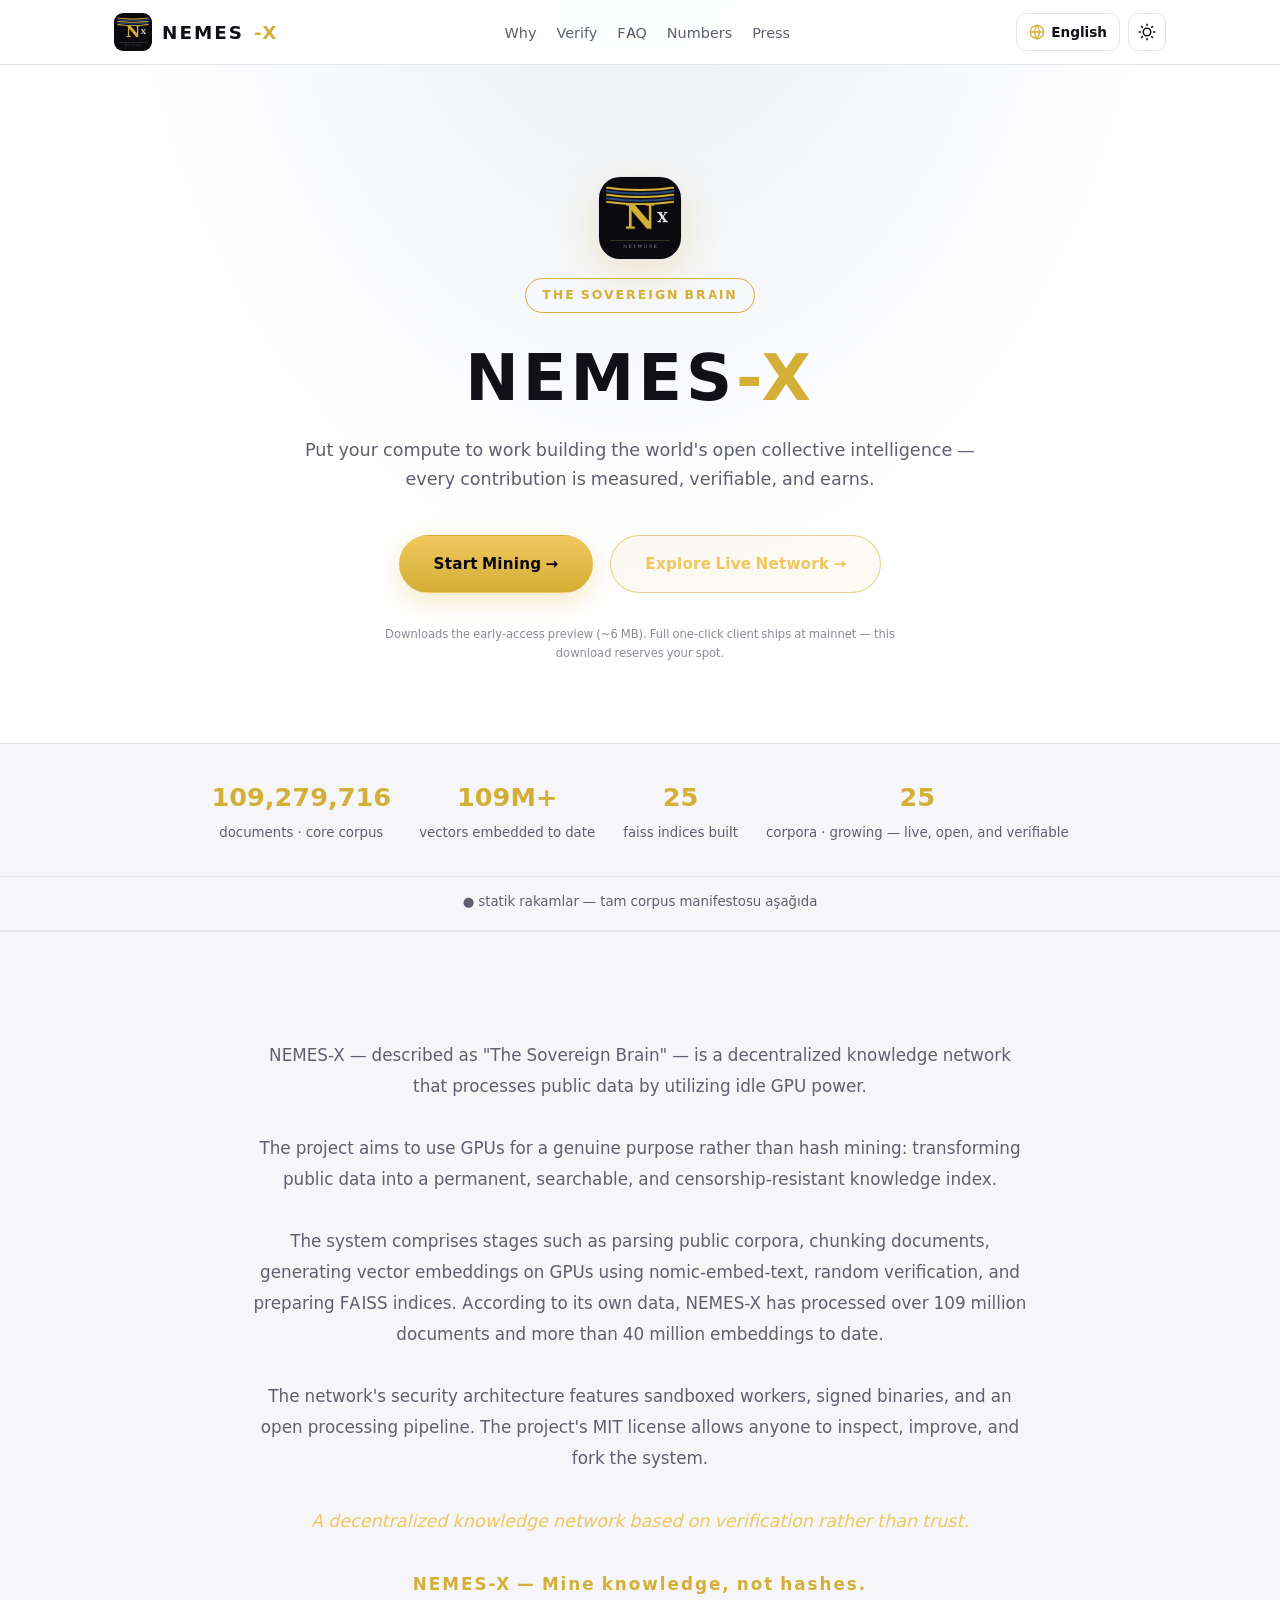
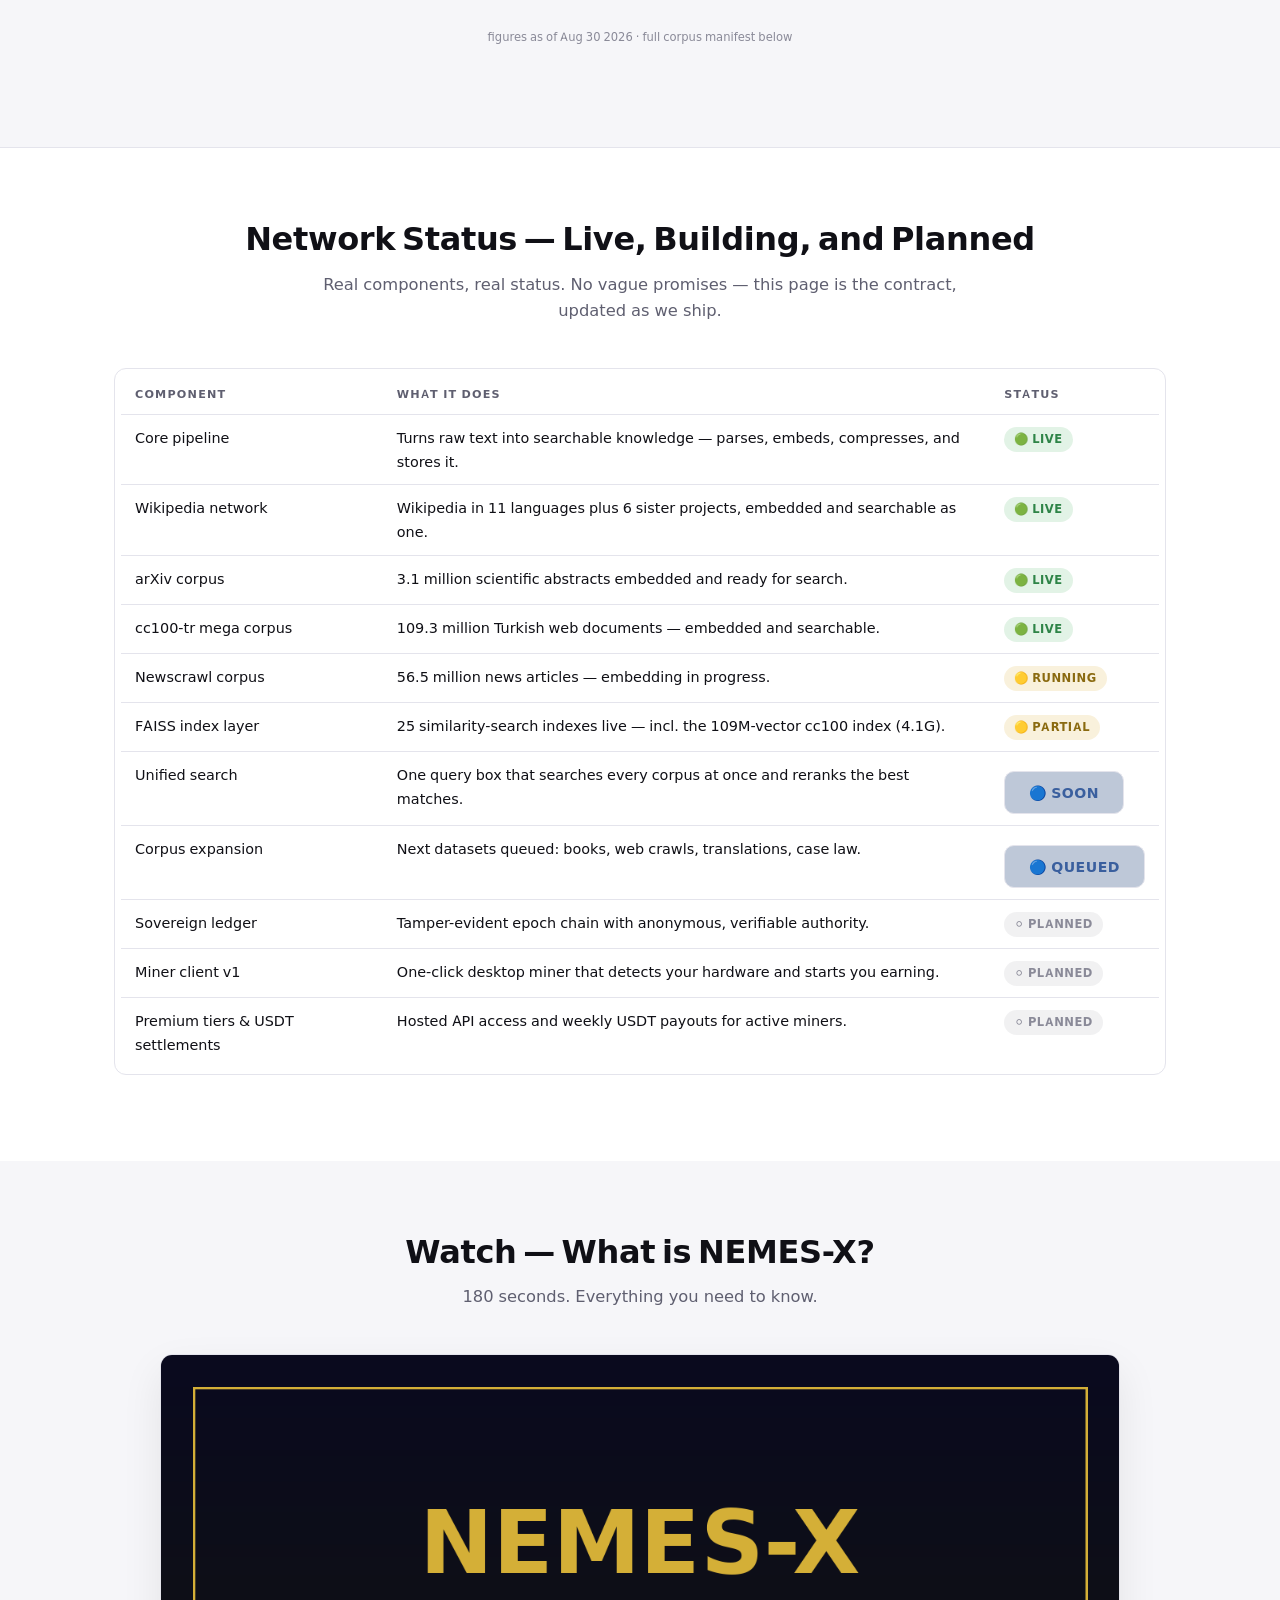
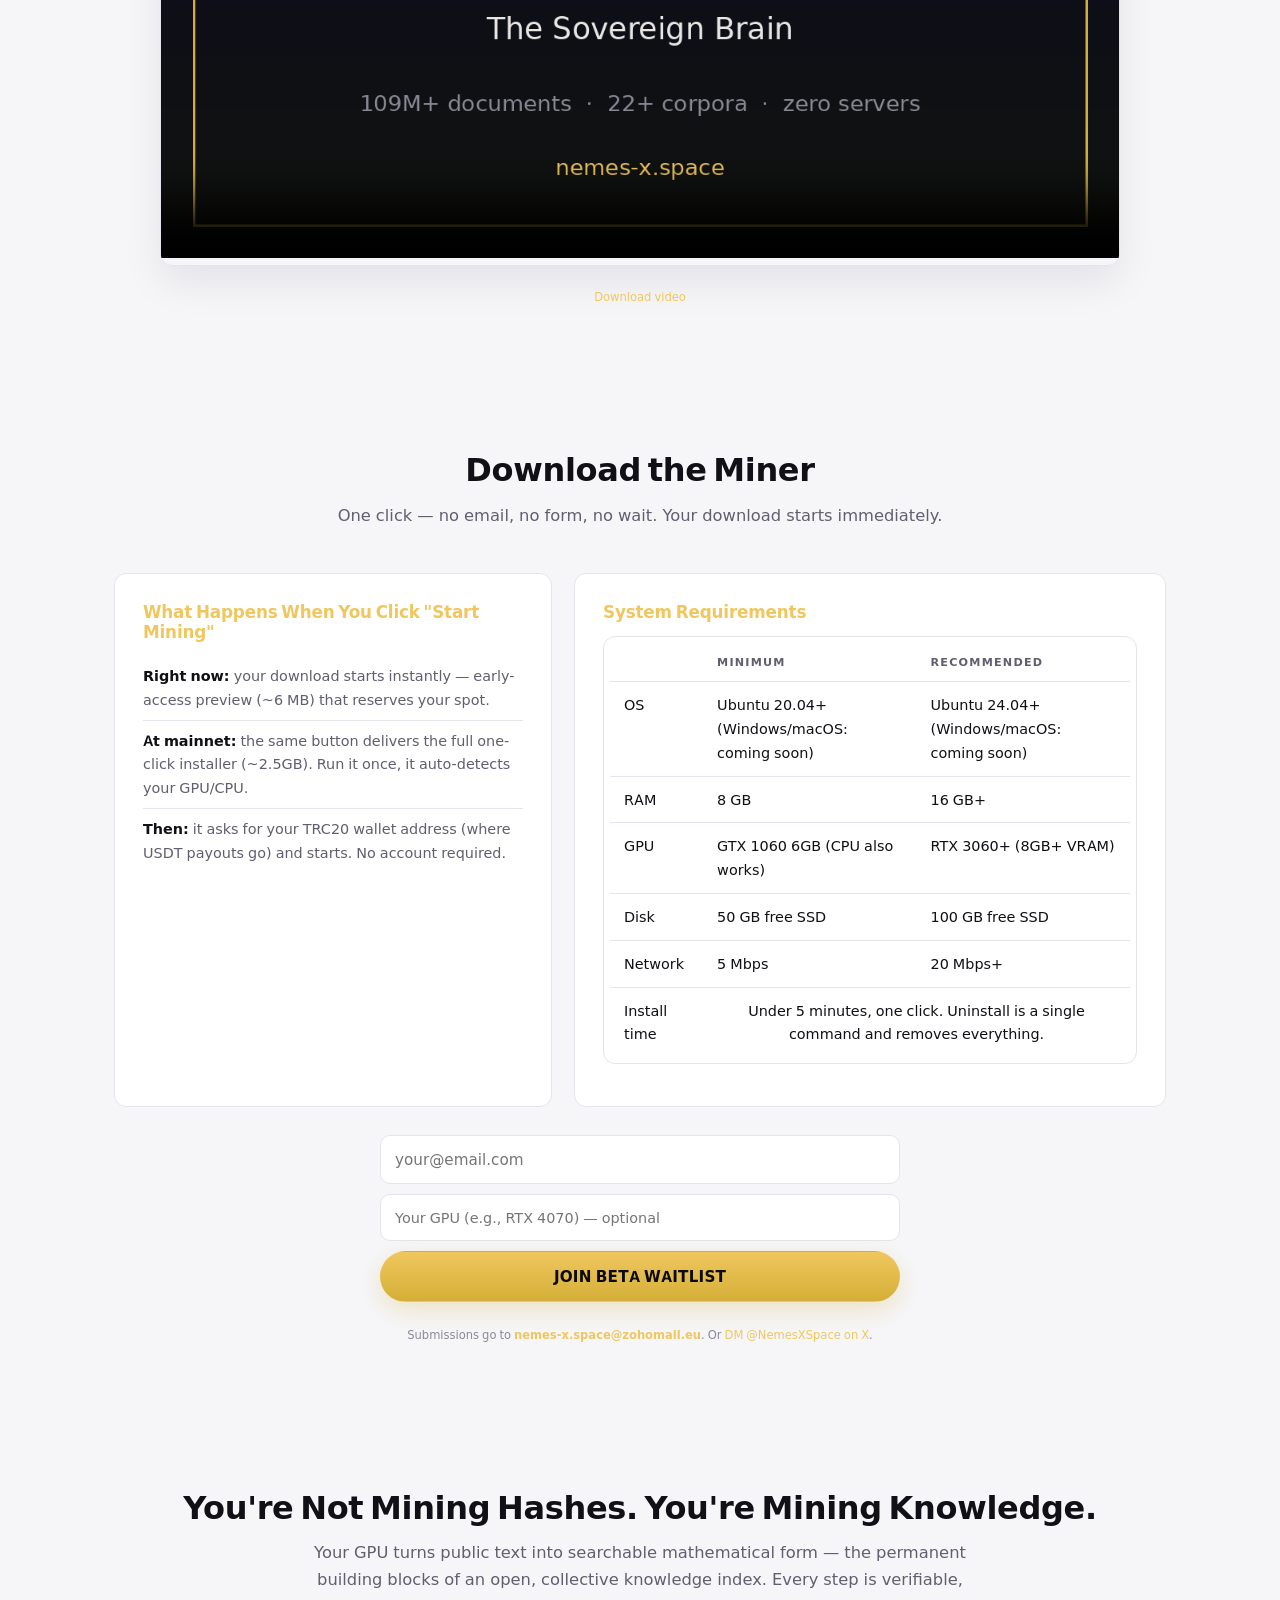
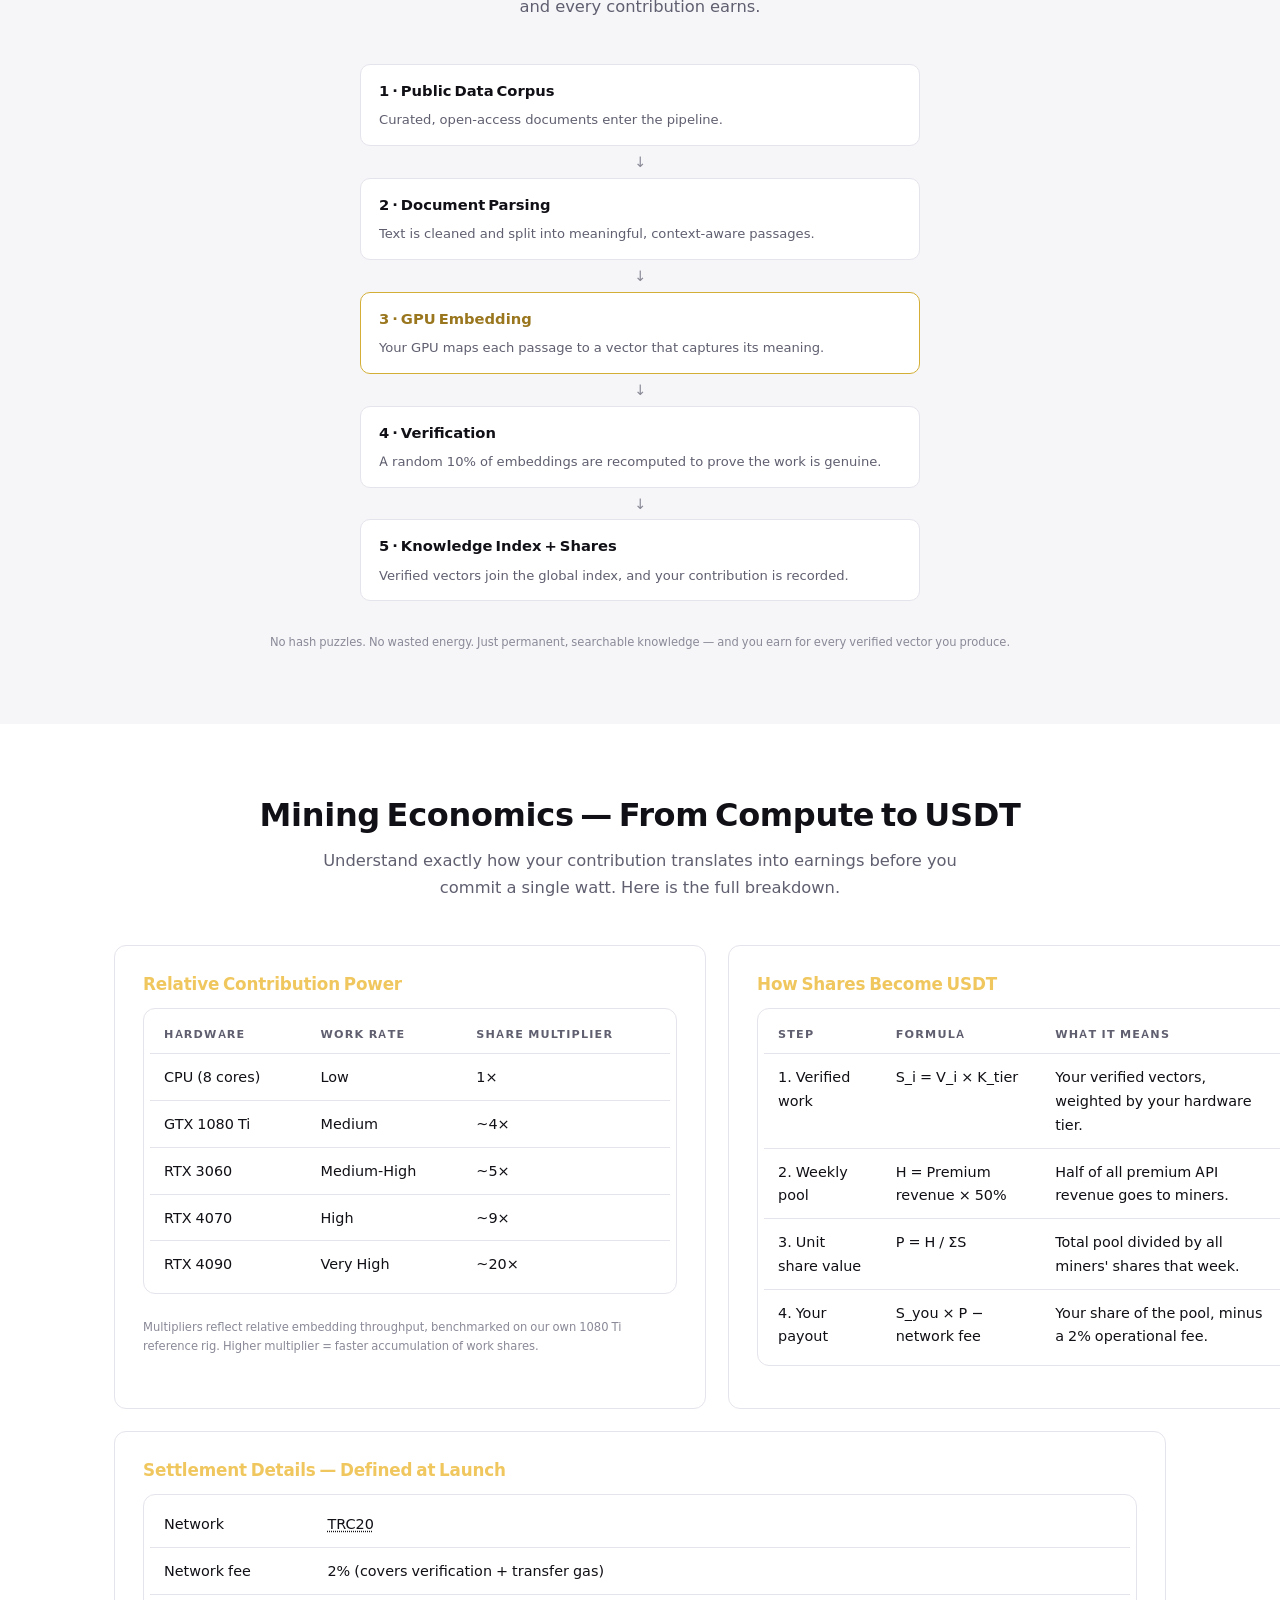
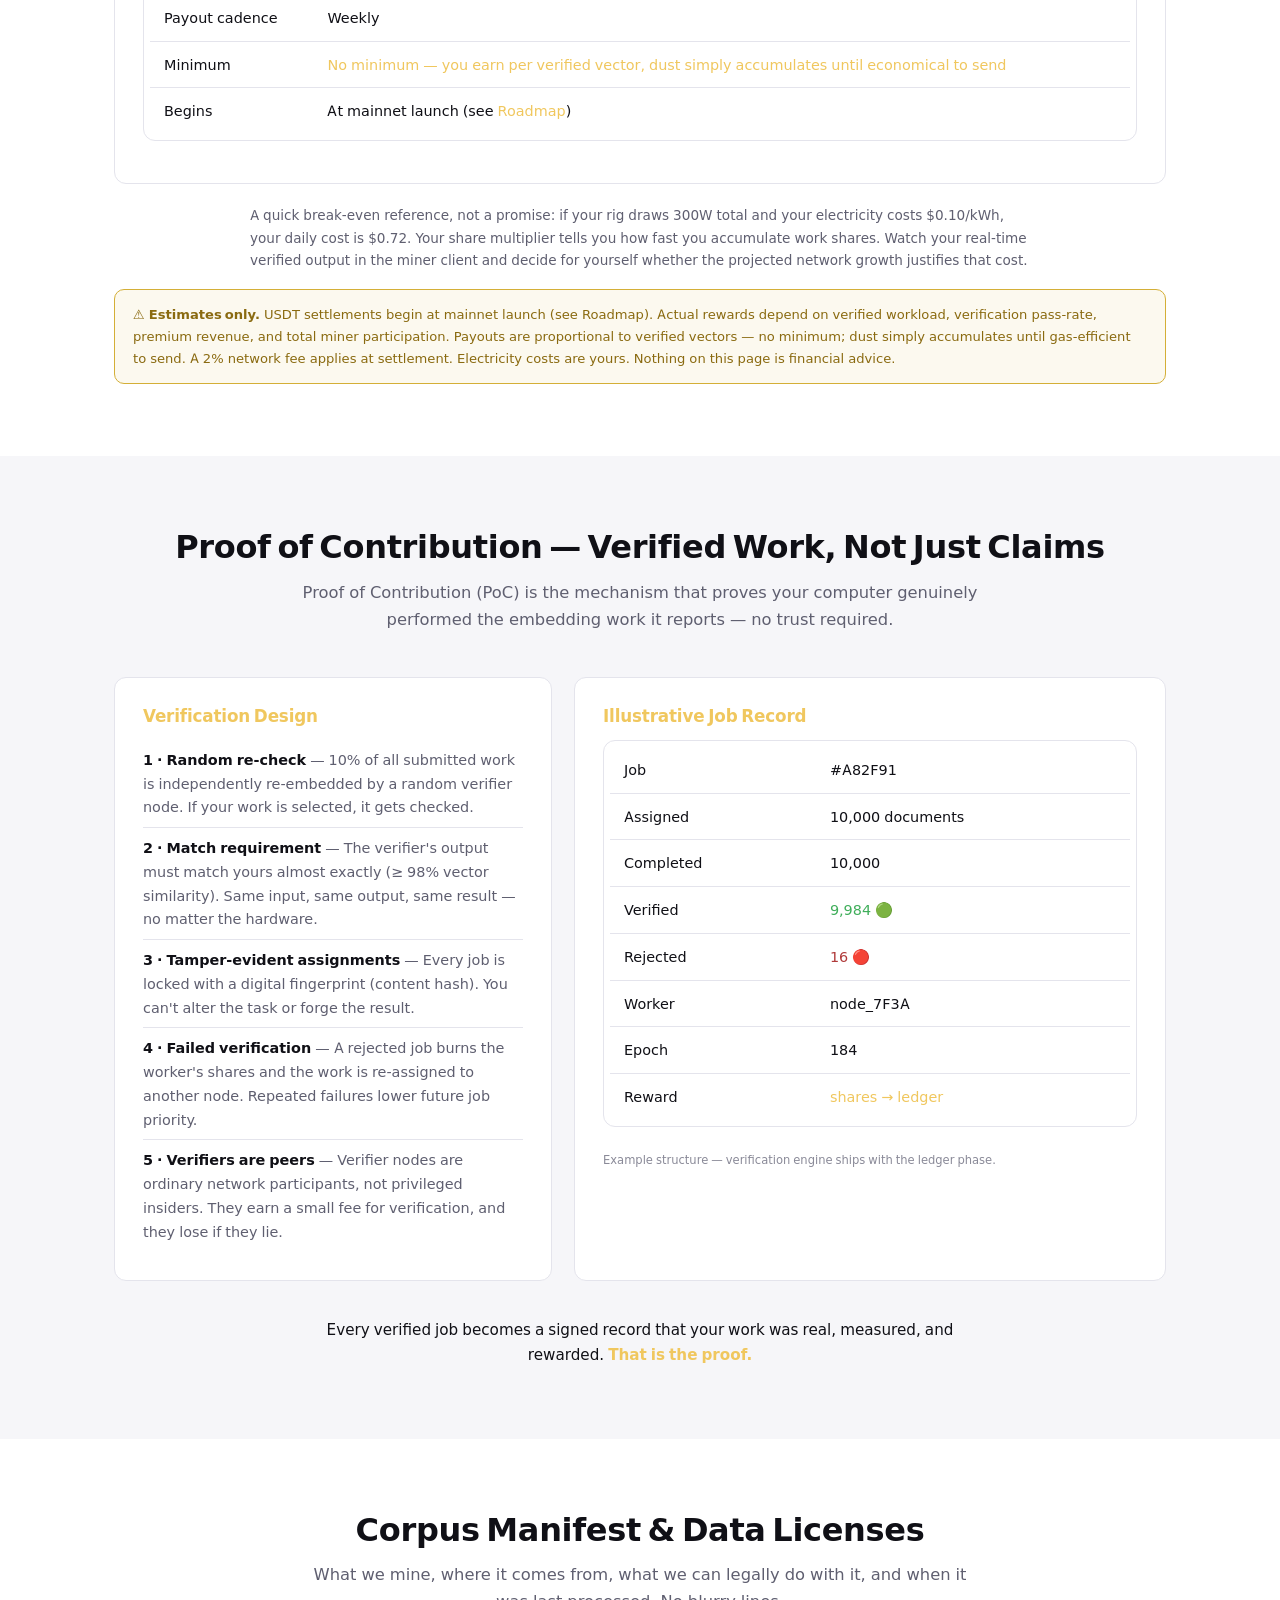
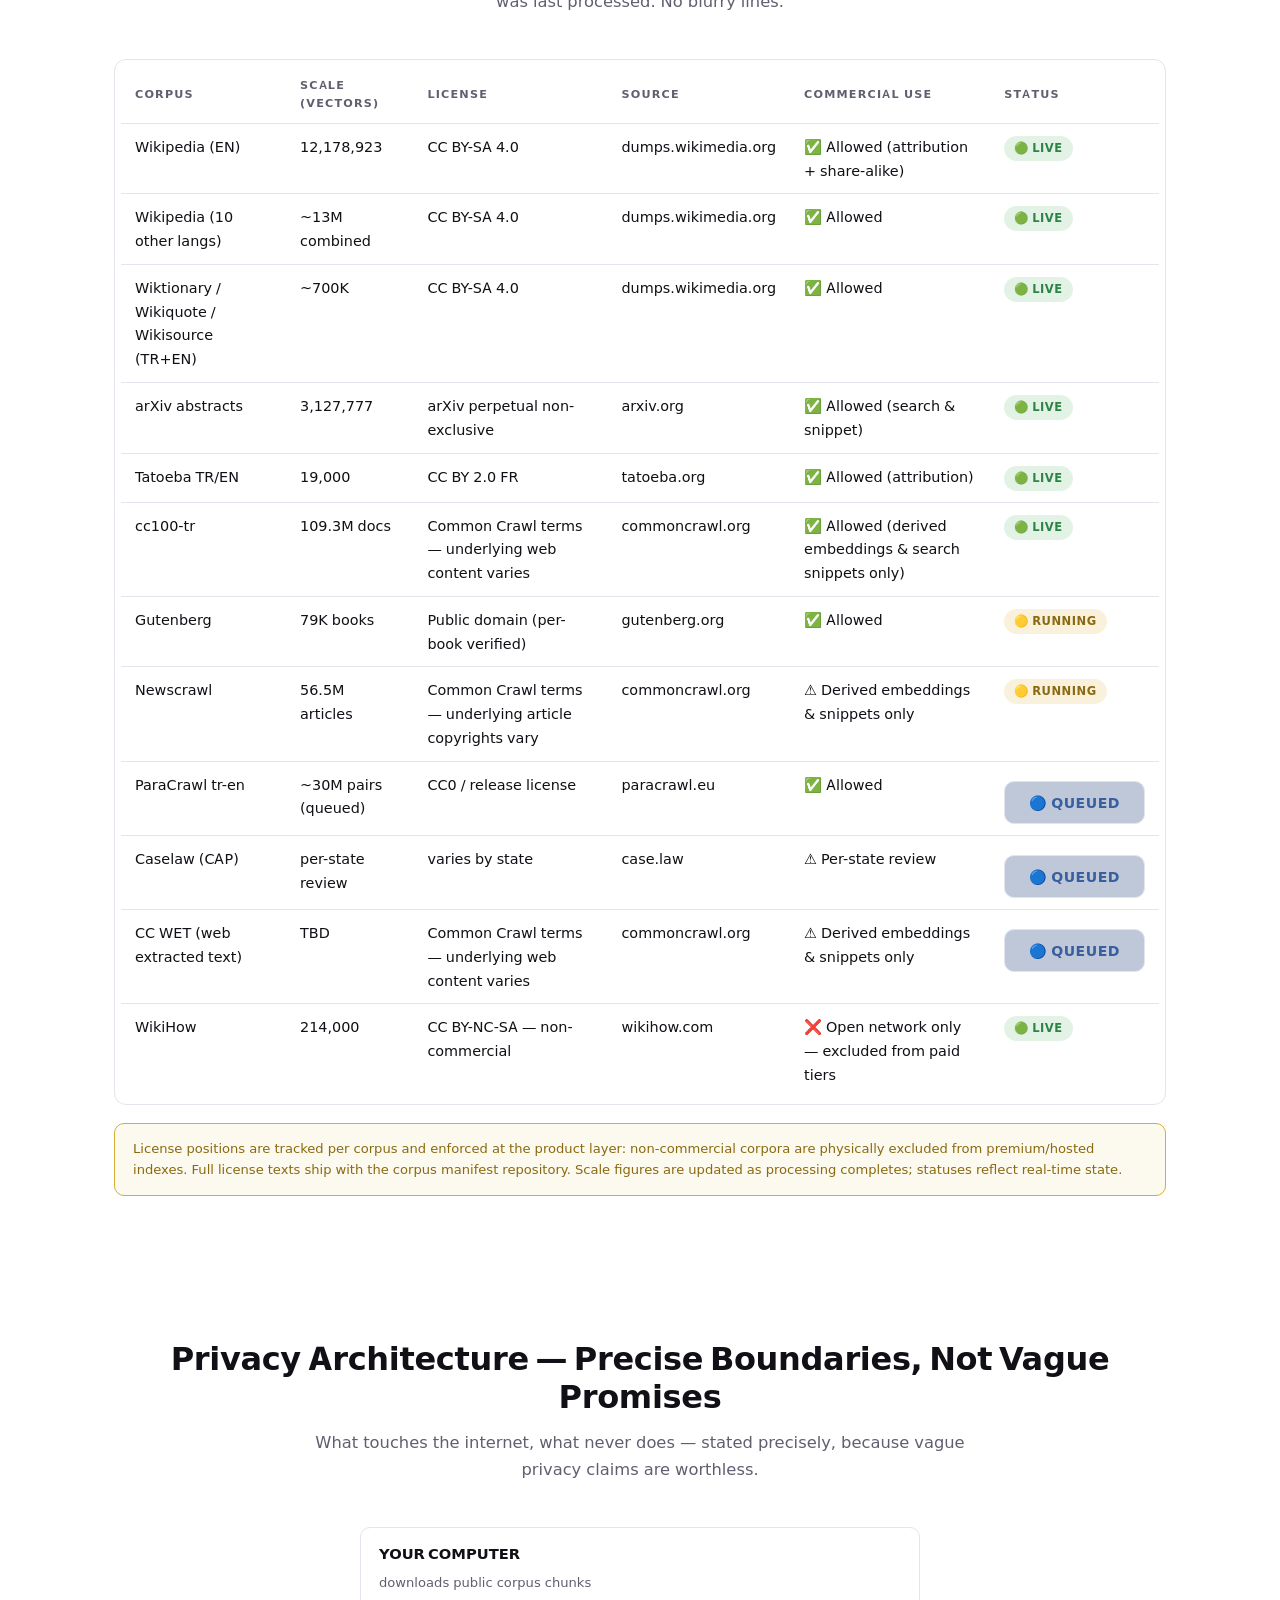
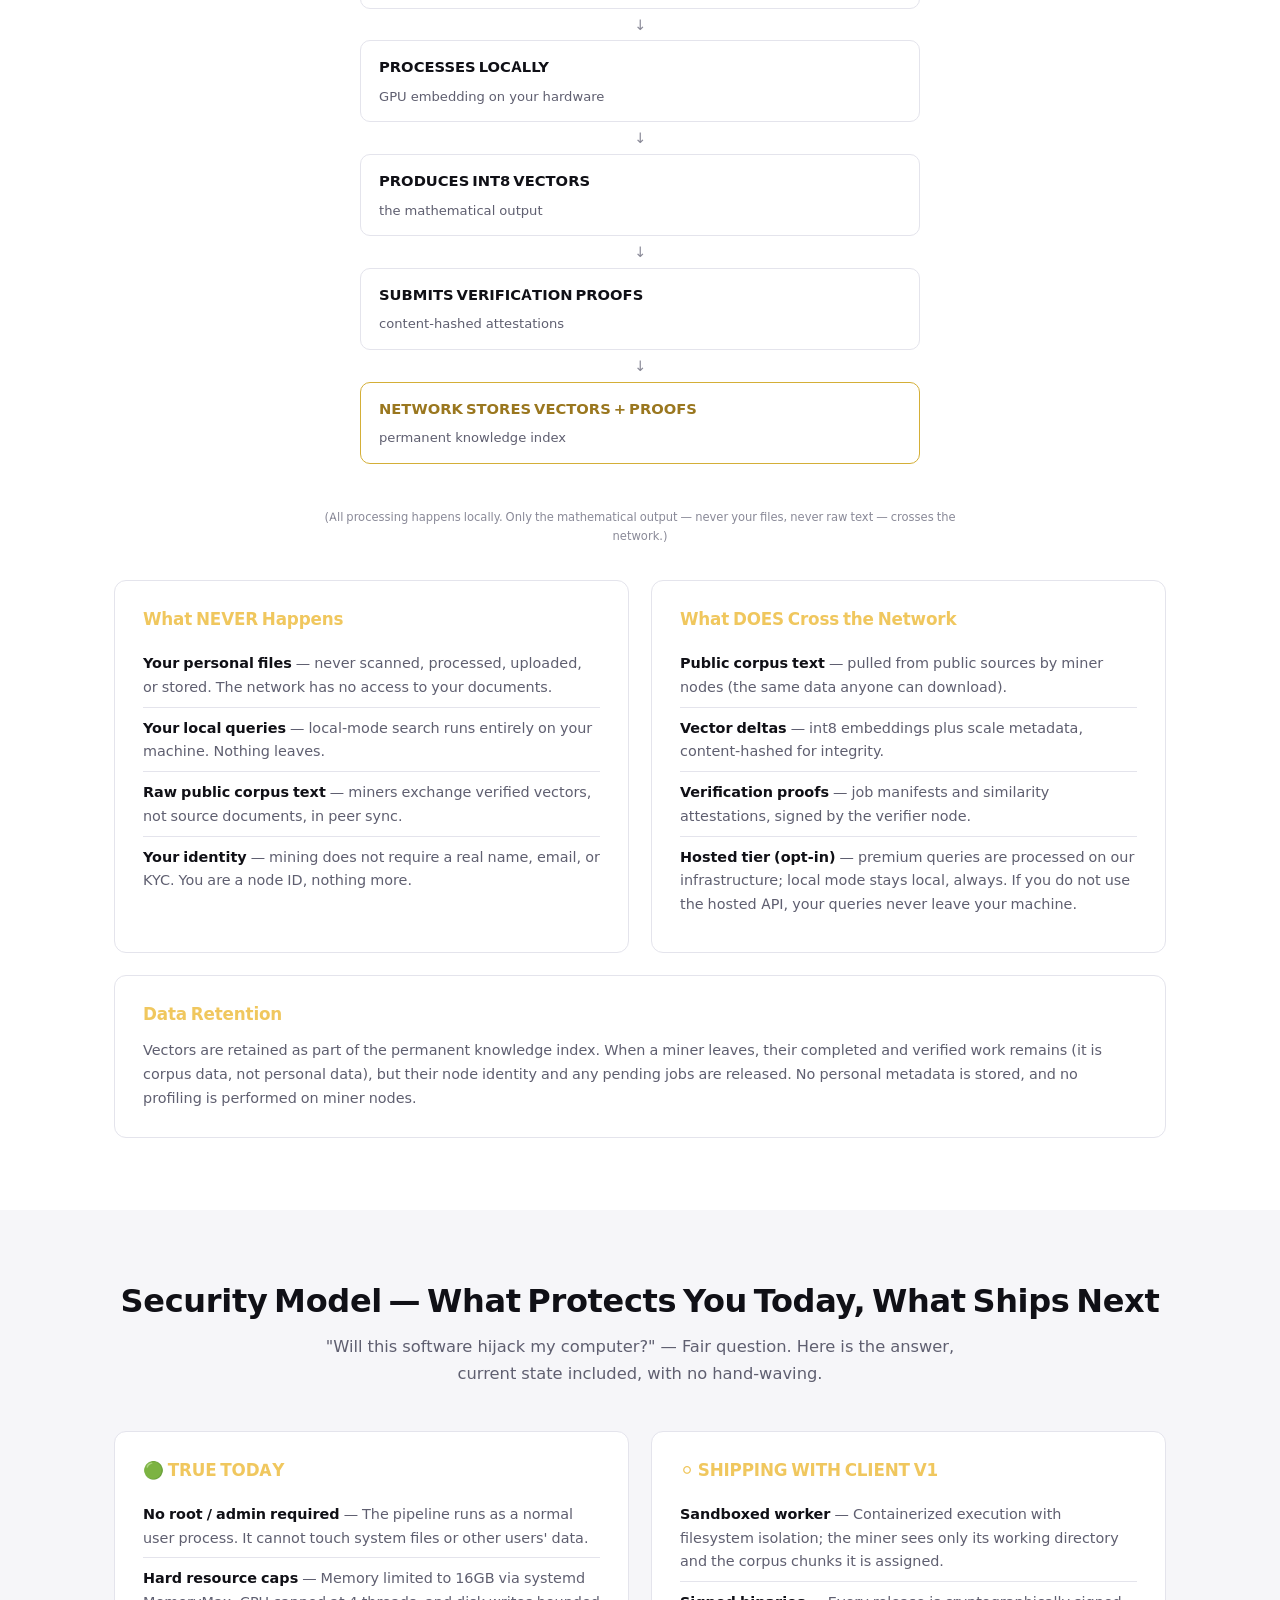
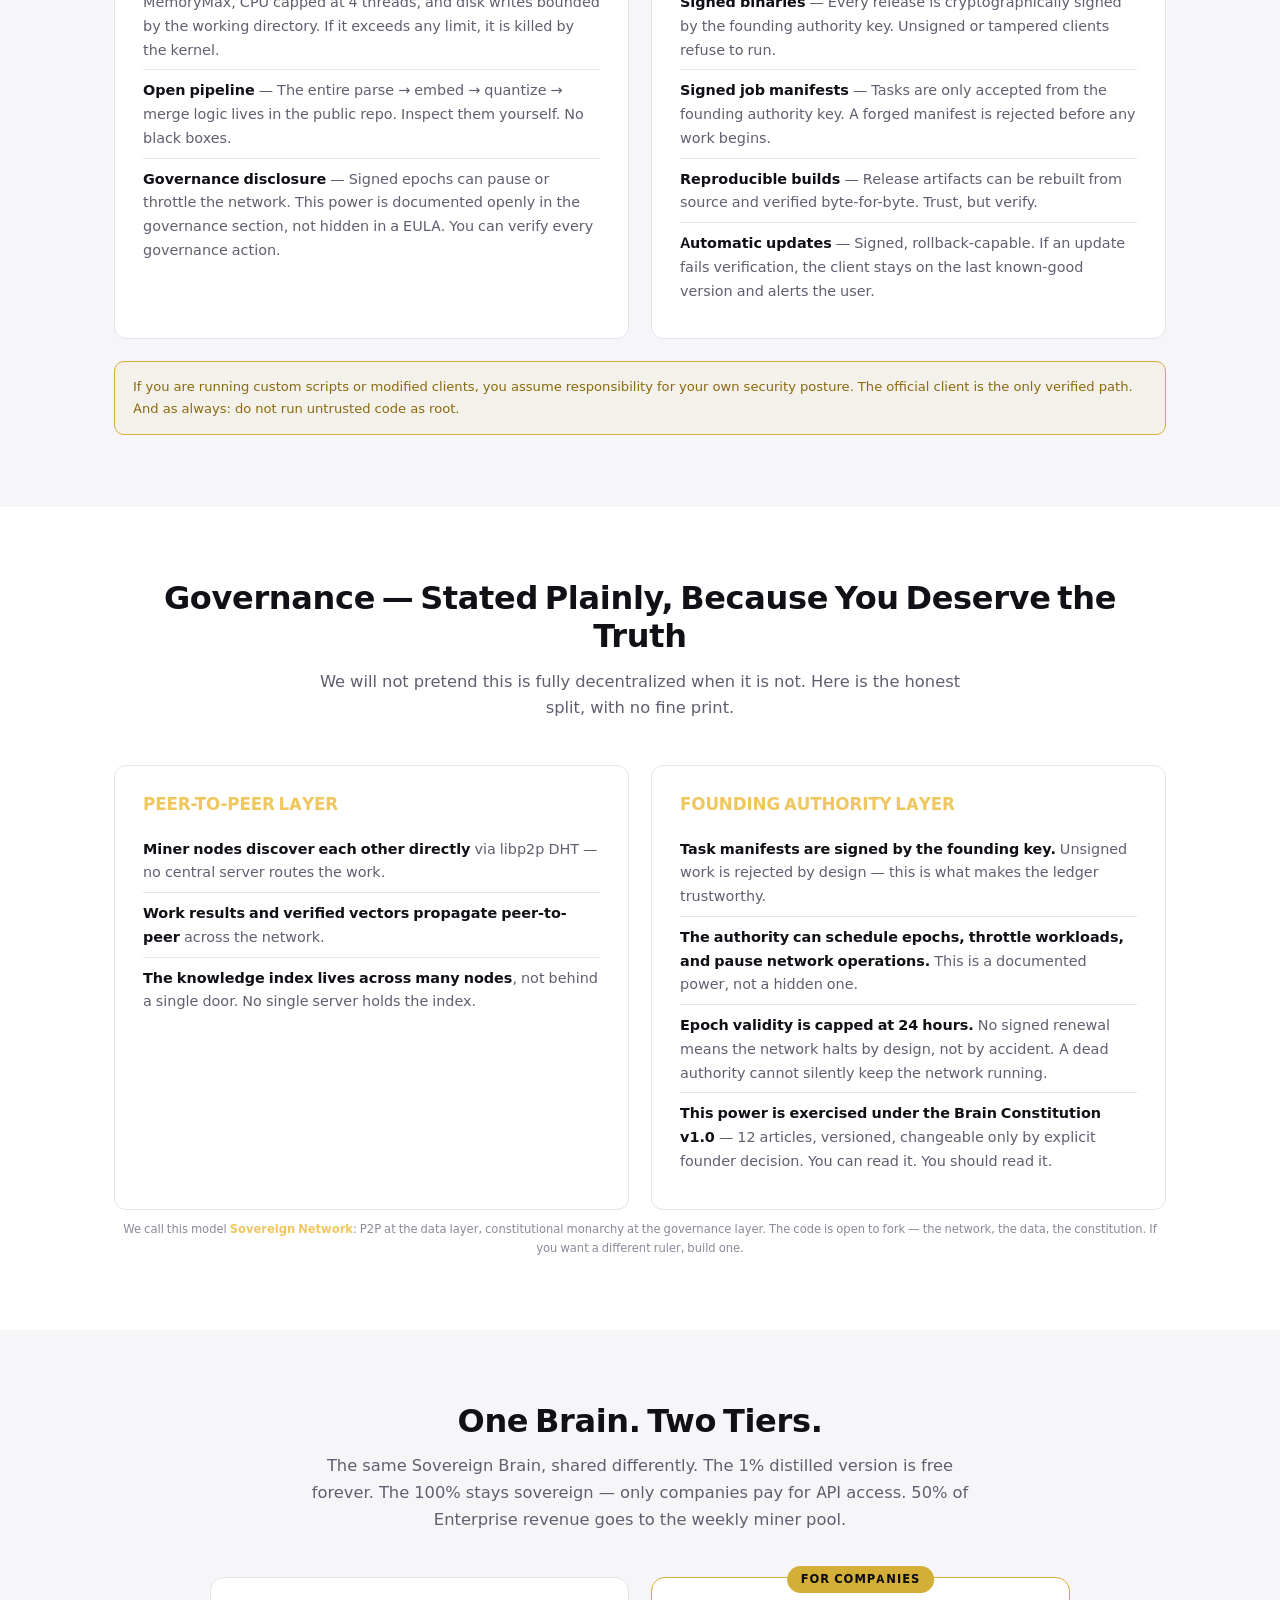
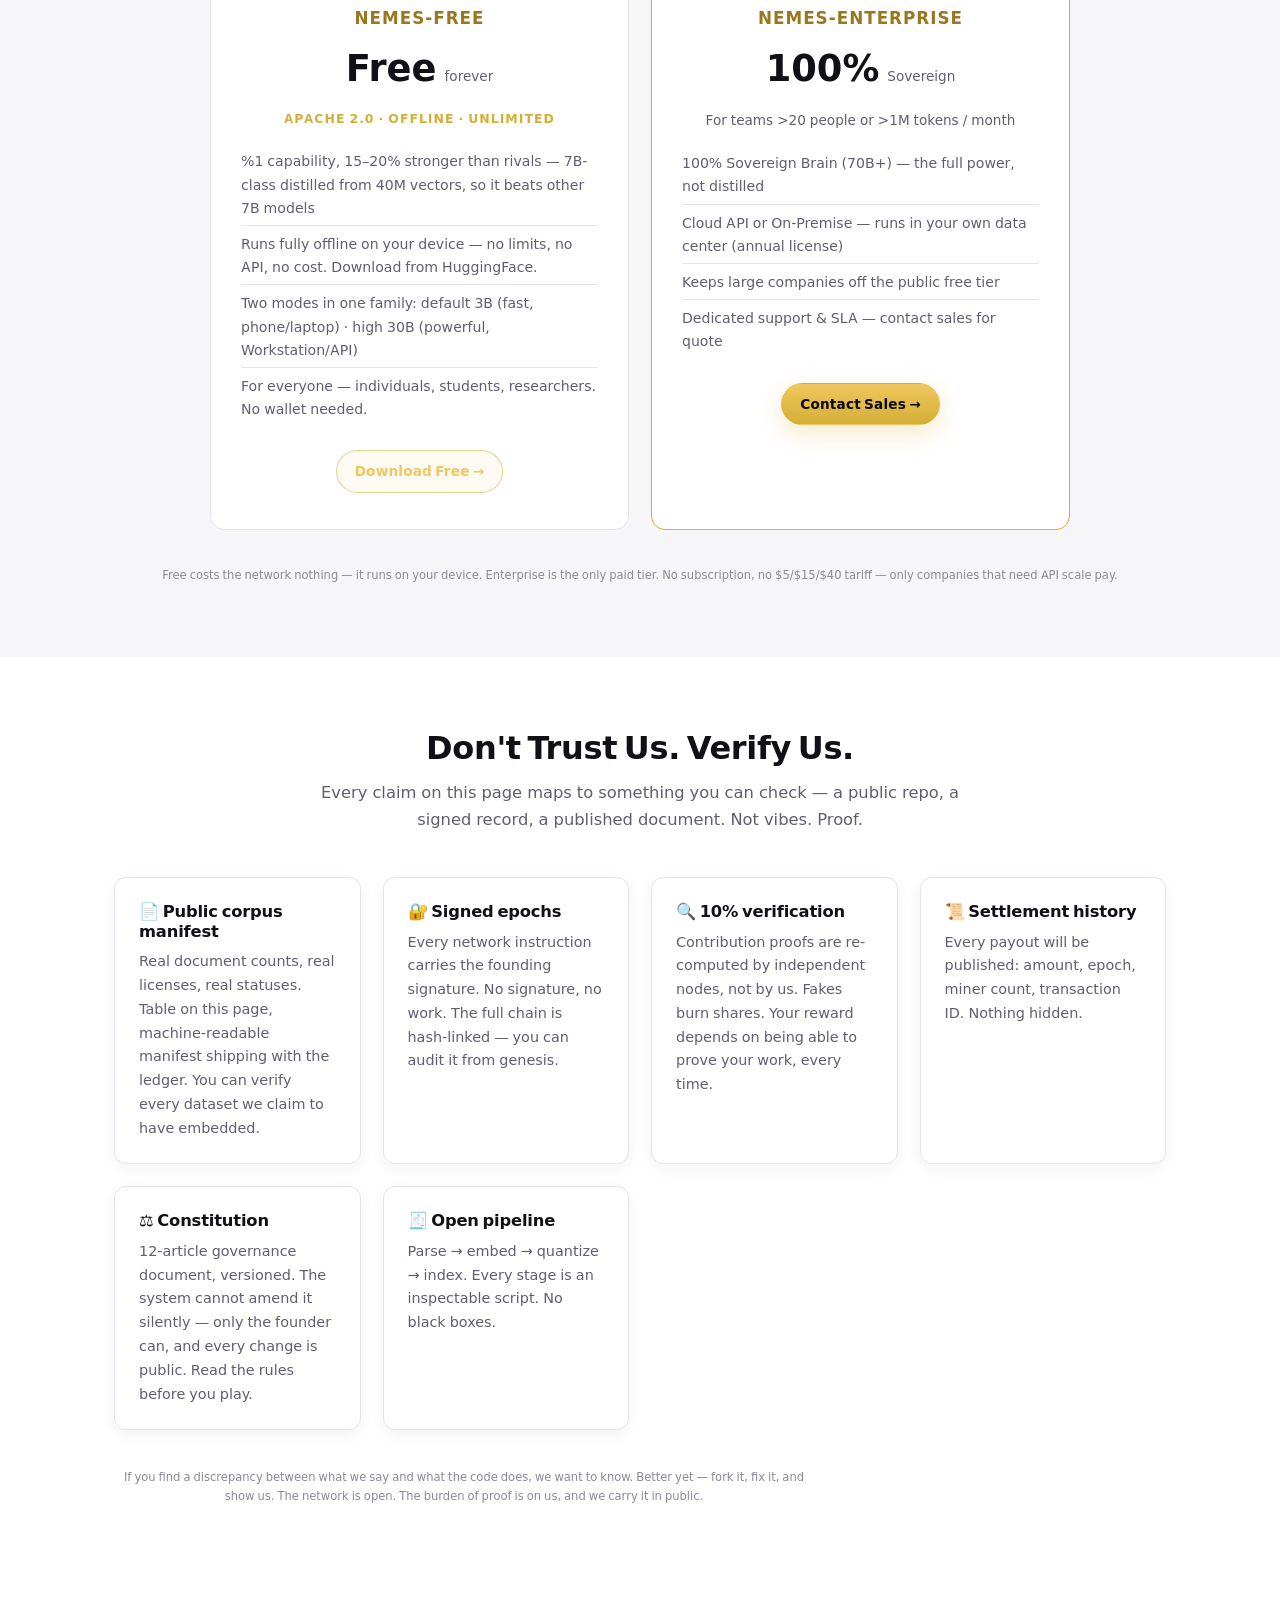
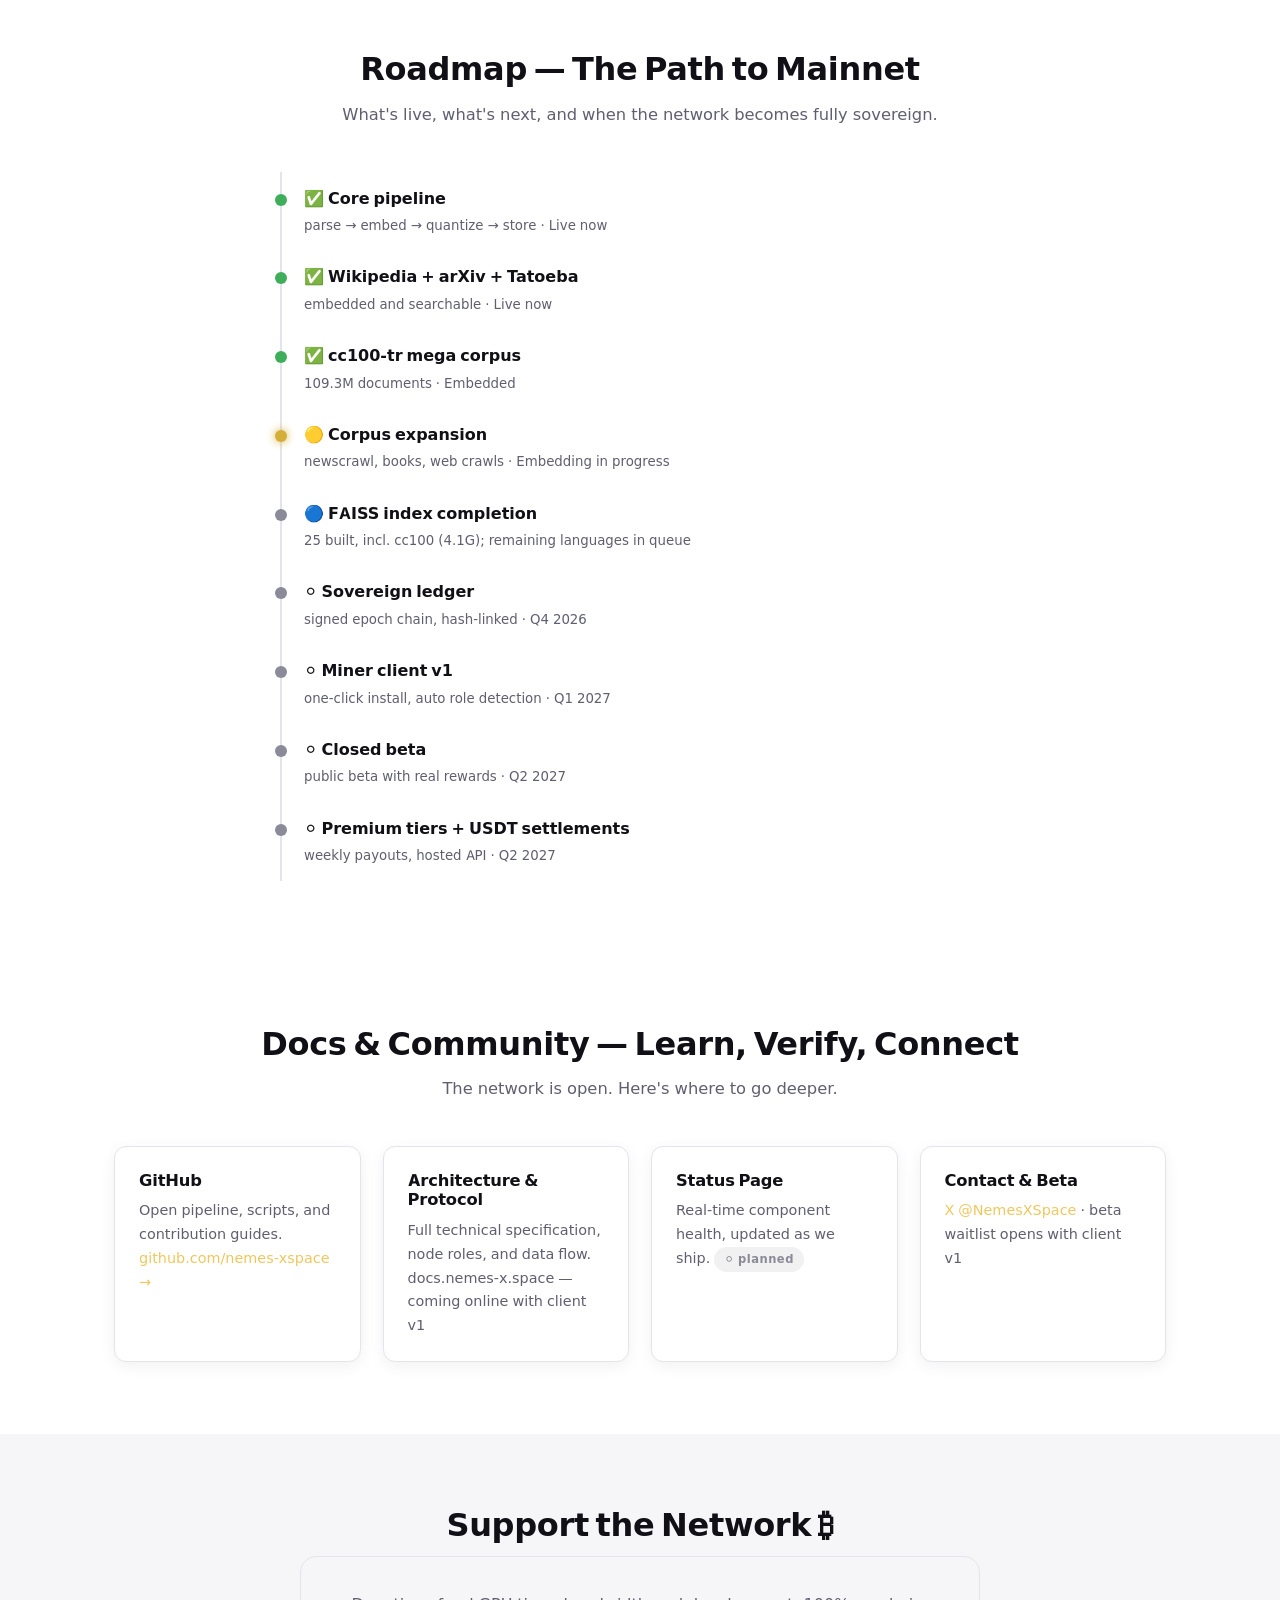
==== index.html @ 54c8b758 "nabiz duzeltme: strip flex disina, tek satir, coin 2 ondalik" ====
<!DOCTYPE html>
<html lang="en">
<head>
<meta charset="UTF-8">
<meta name="viewport" content="width=device-width, initial-scale=1.0">
<title>NEMES-X — The Sovereign Brain</title>
<meta name="description" content="NEMES-X: a decentralized knowledge mining network. 109,279,716 documents in the core corpus. Transparent contribution verification, public corpus manifest, signed governance.">
<meta name="twitter:card" content="summary_large_image">
<meta name="twitter:image" content="https://nemes-x.space/og-image.png">
<meta name="twitter:title" content="NEMES-X — The Sovereign Brain">
<link rel="canonical" href="https://nemes-x.space/">
<link rel="alternate" hreflang="en" href="https://nemes-x.space/">
<link rel="alternate" hreflang="tr" href="https://nemes-x.space/?lang=tr">
<link rel="alternate" hreflang="de" href="https://nemes-x.space/?lang=de">
<link rel="alternate" hreflang="fr" href="https://nemes-x.space/?lang=fr">
<link rel="alternate" hreflang="es" href="https://nemes-x.space/?lang=es">
<link rel="alternate" hreflang="ru" href="https://nemes-x.space/?lang=ru">
<link rel="alternate" hreflang="ar" href="https://nemes-x.space/?lang=ar">
<link rel="alternate" hreflang="zh" href="https://nemes-x.space/?lang=zh">
<link rel="alternate" hreflang="x-default" href="https://nemes-x.space/">
<meta property="og:title" content="NEMES-X — The Sovereign Brain">
<meta property="og:description" content="NEMES-X: a decentralized knowledge mining network. 109,279,716 documents in the core corpus. Transparent contribution verification, public corpus manifest, signed governance.">
<meta property="og:url" content="https://nemes-x.space/">
<meta property="og:image" content="https://nemes-x.space/og-image.png">
<meta property="og:type" content="website">
<meta name="twitter:card" content="summary_large_image">
<meta name="twitter:image" content="https://nemes-x.space/og-image.png">
<meta name="twitter:title" content="NEMES-X — The Sovereign Brain">
<meta name="twitter:description" content="NEMES-X: a decentralized knowledge mining network. 109,279,716 documents in the core corpus. Transparent contribution verification, public corpus manifest, signed governance.">
<link rel="alternate" hreflang="en" href="https://nemes-x.space/">
<link rel="alternate" hreflang="x-default" href="https://nemes-x.space/">
<link rel="icon" href="data:image/svg+xml,<svg xmlns='http://www.w3.org/2000/svg' viewBox='0 0 100 100'><rect width='100' height='100' rx='18' fill='none'/><text y='70' x='50' text-anchor='middle' font-size='58' fill='%23d4af37' font-family='Georgia,serif' font-weight='bold'>N</text></svg>">
<link rel="stylesheet" href="/assets/style.css">
<script src="/assets/theme.js"></script>
<script type="application/ld+json">{"@context":"https://schema.org","@type":"Organization","name":"NEMES-X","url":"https://nemes-x.space","logo":"https://nemes-x.space/logo.png","sameAs":["https://x.com/NemesXSpace","https://github.com/nemes-xspace"]}</script>
</head>
<body>

<nav><div class="wrap">
  <a class="brand" href="/"><img src="/logo-128.png" alt="NEMES-X"><span>NEMES</span>-X</a>
  <button class="menu-btn" onclick="document.querySelector('.nav-links').classList.toggle('open')" aria-label="menu">☰</button>
  <ul class="nav-links">
    
    <li><a href="/why.html" data-i18n="shared.nav_why">Why</a></li>
    <li><a href="/verify.html" data-i18n="shared.nav_verify">Verify</a></li>
    <li><a href="/faq.html" data-i18n="shared.nav_faq">FAQ</a></li>
    <li><a href="/rakamlar.html" data-i18n="shared.nav_rakamlar">Rakamlar</a></li>
    <li><a href="/press.html" data-i18n="shared.nav_press">Press</a></li>
  </ul>
  <div class="nav-controls">
    <div class="langwrap">
      <button class="lang-btn" id="langBtn" aria-label="Language">
        <svg viewBox="0 0 24 24" fill="none" stroke="currentColor" stroke-width="2"><circle cx="12" cy="12" r="10"/><path d="M2 12h20M12 2a15 15 0 010 20 15 15 0 010-20z"/></svg>
        <span class="lang-label">English</span>
      </button>
      <div class="lang-menu" id="langMenu"></div>
    </div>
    <button class="icon-btn" id="themeBtn" onclick="toggleTheme()" title="Toggle theme" aria-label="Toggle theme">
      <svg viewBox="0 0 24 24" fill="none" stroke="currentColor" stroke-width="2"><circle cx="12" cy="12" r="5"/><path d="M12 1v3M12 20v3M4.2 4.2l2.2 2.2M17.6 17.6l2.2 2.2M1 12h3M20 12h3M4.2 19.8l2.2-2.2M17.6 6.4l2.2-2.2"/></svg>
    </button>
  </div>
</div></nav>

<header class="hero"><div class="wrap">
  <img src="/logo.png" alt="NEMES-X" class="hero-logo">
  <span class="kicker" data-i18n="index.kicker">The Sovereign Brain</span>
  <h1>NEMES<em>-X</em></h1>
  <p class="tag" data-i18n="index.tagline">Put your compute to work building the world's open collective intelligence — every contribution is measured, verifiable, and earns.</p>
  <div>
    <a class="btn gold" href="/miner/nemes-miner-v0.2.0-linux.zip" download data-i18n="index.btn_start">Start Mining →</a>
    <a class="btn ghost" href="#status" data-i18n="index.btn_explore">Explore Live Network →</a>
  </div>
  <p class="asof" style="max-width:520px;margin:16px auto 0" data-i18n="index.note_reserve">Downloads the early-access preview (~6 MB). Full one-click client ships at mainnet — this download reserves your spot.</p>
</div></header>

<div class="strip"><div class="wrap" style="display:flex;justify-content:space-around;flex-wrap:wrap;gap:28px">
  <div><b data-countup="109279716">109,279,716</b><small data-i18n="index.stat_docs">documents · core corpus</small></div>
  <div><b>109M+</b><small data-i18n="index.stat_vec">vectors embedded to date</small></div>
  <div><b>25</b><small data-i18n="index.stat_faiss">faiss indices built</small></div>
  <div><b>25</b><small data-i18n="index.stat_corpora">corpora · growing — live, open, and verifiable</small></div>
</div></div>
<div style="text-align:center;padding:10px 24px 16px;border-bottom:1px solid var(--line);background:var(--bg2)"><small id="nx-pulse" style="color:var(--mut)">● ağ nabzı kontrol ediliyor…</small></div>

<section style="background:var(--bg2);border-top:1px solid var(--line);border-bottom:1px solid var(--line)"><div class="wrap-narrow" style="text-align:center;padding:36px 0 28px">
  <p style="color:var(--mut);font-size:1.05rem;line-height:1.85">
    <span data-i18n="index.intro_p1">NEMES-X — described as "The Sovereign Brain" — is a decentralized knowledge network that processes public data by utilizing idle GPU power.</span><br><br>
    <span data-i18n="index.intro_p2">The project aims to use GPUs for a genuine purpose rather than hash mining: transforming public data into a permanent, searchable, and censorship-resistant knowledge index.</span><br><br>
    <span data-i18n="index.intro_p3">The system comprises stages such as parsing public corpora, chunking documents, generating vector embeddings on GPUs using nomic-embed-text, random verification, and preparing FAISS indices. According to its own data, NEMES-X has processed over 109 million documents and more than 40 million embeddings to date.</span><br><br>
    <span data-i18n="index.intro_p4">The network's security architecture features sandboxed workers, signed binaries, and an open processing pipeline. The project's MIT license allows anyone to inspect, improve, and fork the system.</span><br><br>
    <em style="color:var(--gold2);font-size:1.1rem" data-i18n="index.intro_em">A decentralized knowledge network based on verification rather than trust.</em><br><br>
    <span style="color:var(--gold);font-weight:700;letter-spacing:2px" data-i18n="index.intro_slogan">NEMES-X — Mine knowledge, not hashes.</span>
  </p>
  <p class="asof" style="margin-top:18px" data-i18n="index.asof">figures as of Aug 30 2026 · full corpus manifest below</p>
</div></section>

<section id="status"><div class="wrap">
  <h2 data-i18n="index.status_title">Network Status — Live, Building, and Planned</h2>
  <p class="lead" data-i18n="index.status_sub">Real components, real status. No vague promises — this page is the contract, updated as we ship.</p>
  <div class="tblwrap"><table class="tbl">
    <tr><th data-i18n="index.tbl_component">Component</th><th data-i18n="index.tbl_what">What it does</th><th data-i18n="index.tbl_status">Status</th></tr>
    <tr><td data-i18n="index.st_pipeline_n">Core pipeline</td><td data-i18n="index.st_pipeline_d">Turns raw text into searchable knowledge — parses, embeds, compresses, and stores it.</td><td><span class="st live">🟢 <span data-i18n="shared.st_live">LIVE</span></span></td></tr>
    <tr><td data-i18n="index.st_wiki_n">Wikipedia network</td><td data-i18n="index.st_wiki_d">Wikipedia in 11 languages plus 6 sister projects, embedded and searchable as one.</td><td><span class="st live">🟢 <span data-i18n="shared.st_live">LIVE</span></span></td></tr>
    <tr><td data-i18n="index.st_arxiv_n">arXiv corpus</td><td data-i18n="index.st_arxiv_d">3.1 million scientific abstracts embedded and ready for search.</td><td><span class="st live">🟢 <span data-i18n="shared.st_live">LIVE</span></span></td></tr>
    <tr><td data-i18n="index.st_cc100_n">cc100-tr mega corpus</td><td data-i18n="index.st_cc100_d">109.3 million Turkish web documents — embedded and searchable.</td><td><span class="st live">🟢 <span data-i18n="shared.st_live">LIVE</span></span></td></tr>
    <tr><td data-i18n="index.st_newscrawl_n">Newscrawl corpus</td><td data-i18n="index.st_newscrawl_d">56.5 million news articles — embedding in progress.</td><td><span class="st beta">🟡 <span data-i18n="shared.st_running">RUNNING</span></span></td></tr>
    <tr><td data-i18n="index.st_faiss_n">FAISS index layer</td><td data-i18n="index.st_faiss_d">25 similarity-search indexes live, incl. the 109M-vector cc100 index (4.1G).</td><td><span class="st beta">🟡 <span data-i18n="shared.st_partial">PARTIAL</span></span></td></tr>
    <tr><td data-i18n="index.st_search_n">Unified search</td><td data-i18n="index.st_search_d">One query box that searches every corpus at once and reranks the best matches.</td><td><span class="st soon">🔵 <span data-i18n="shared.st_soon">SOON</span></span></td></tr>
    <tr><td data-i18n="index.st_expand_n">Corpus expansion</td><td data-i18n="index.st_expand_d">Next datasets queued: books, web crawls, translations, case law.</td><td><span class="st soon">🔵 <span data-i18n="shared.st_queued">QUEUED</span></span></td></tr>
    <tr><td data-i18n="index.st_ledger_n">Sovereign ledger</td><td data-i18n="index.st_ledger_d">Tamper-evident epoch chain with anonymous, verifiable authority.</td><td><span class="st plan">⚪ <span data-i18n="shared.st_planned">PLANNED</span></span></td></tr>
    <tr><td data-i18n="index.st_client_n">Miner client v1</td><td data-i18n="index.st_client_d">One-click desktop miner that detects your hardware and starts you earning.</td><td><span class="st plan">⚪ <span data-i18n="shared.st_planned">PLANNED</span></span></td></tr>
    <tr><td data-i18n="index.st_premium_n">Premium tiers &amp; USDT settlements</td><td data-i18n="index.st_premium_d">Hosted API access and weekly USDT payouts for active miners.</td><td><span class="st plan">⚪ <span data-i18n="shared.st_planned">PLANNED</span></span></td></tr>
  </table></div>
</div></section>

<section id="video" style="background:var(--bg2)"><div class="wrap">
  <h2 data-i18n="index.video_title">Watch — What is NEMES-X?</h2>
  <p class="lead" data-i18n="index.video_sub">180 seconds. Everything you need to know.</p>
  <div style="max-width:960px;margin:0 auto;border-radius:12px;overflow:hidden;border:1px solid var(--line);box-shadow:var(--shadow)">
    <video controls width="100%" poster="/og-image.png" preload="metadata">
      <source src="/nemes-x-promo-en-180s.mp4" type="video/mp4">
      <span data-i18n="index.video_fallback">Your browser doesn't support video.</span>
    </video>
  </div>
  <p class="asof" style="margin-top:12px"><a href="/nemes-x-promo-en-180s.mp4" download data-i18n="index.video_download">Download video</a></p>
</div></section>

<section id="download" style="background:var(--bg2)"><div class="wrap">
  <h2 data-i18n="index.dl_title">Download the Miner</h2>
  <p class="lead" data-i18n="index.dl_sub">One click — no email, no form, no wait. Your download starts immediately.</p>
  <div class="two">
    <div class="panel">
      <h3 data-i18n="index.dl_what_title">What Happens When You Click "Start Mining"</h3>
      <ul>
        <li><b data-i18n="index.dl_what_1b">Right now:</b> <span data-i18n="index.dl_what_1">your download starts instantly — early-access preview (~6 MB) that reserves your spot.</span></li>
        <li><b data-i18n="index.dl_what_2b">At mainnet:</b> <span data-i18n="index.dl_what_2">the same button delivers the full one-click installer (~2.5GB). Run it once, it auto-detects your GPU/CPU.</span></li>
        <li><b data-i18n="index.dl_what_3b">Then:</b> <span data-i18n="index.dl_what_3">it asks for your TRC20 wallet address (where USDT payouts go) and starts. No account required.</span></li>
      </ul>
    </div>
    <div class="panel">
      <h3 data-i18n="index.dl_req_title">System Requirements</h3>
      <div class="tblwrap"><table class="tbl">
        <tr><th></th><th data-i18n="index.dl_req_min">Minimum</th><th data-i18n="index.dl_req_rec">Recommended</th></tr>
        <tr><td>OS</td><td>Ubuntu 20.04+ (Windows/macOS: coming soon)</td><td>Ubuntu 24.04+ (Windows/macOS: coming soon)</td></tr>
        <tr><td>RAM</td><td>8 GB</td><td>16 GB+</td></tr>
        <tr><td>GPU</td><td>GTX 1060 6GB (CPU also works)</td><td>RTX 3060+ (8GB+ VRAM)</td></tr>
        <tr><td>Disk</td><td>50 GB free SSD</td><td>100 GB free SSD</td></tr>
        <tr><td>Network</td><td>5 Mbps</td><td>20 Mbps+</td></tr>
        <tr><td data-i18n="index.dl_req_time">Install time</td><td colspan="2" style="text-align:center" data-i18n="index.dl_req_time_d">Under 5 minutes, one click. Uninstall is a single command and removes everything.</td></tr>
      </table></div>
    </div>
  </div>
  <div style="text-align:center;margin-top:28px">
    <div style="max-width:520px;margin:0 auto">
      <form action="https://formsubmit.co/nemes-x.space@zohomail.eu" method="POST">
        <input type="hidden" name="_subject" value="NEMES-X Beta Waitlist Request">
        <input type="hidden" name="_captcha" value="false">
        <input type="hidden" name="_template" value="table">
        <div style="display:flex;flex-direction:column;gap:10px;margin-bottom:10px">
          <input type="email" name="email" required placeholder="your@email.com" data-i18n-placeholder="index.dl_email" style="padding:14px;border-radius:10px;border:1px solid var(--line);background:var(--card);color:var(--txt);font-size:.95rem;font-family:var(--font)">
          <input type="text" name="gpu" placeholder="Your GPU (e.g., RTX 4070) — optional" data-i18n-placeholder="index.dl_gpu" style="padding:14px;border-radius:10px;border:1px solid var(--line);background:var(--card);color:var(--txt);font-size:.9rem;font-family:var(--font)">
        </div>
        <button type="submit" class="btn gold" style="width:100%;margin:0" data-i18n="index.dl_submit">JOIN BETA WAITLIST</button>
      </form>
      <p class="asof" style="margin-top:14px"><span data-i18n="index.dl_note">Submissions go to</span> <b style="color:var(--gold2)">nemes-x.space@zohomail.eu</b>. <span data-i18n="index.dl_note2">Or</span> <a href="https://x.com/NemesXSpace" target="_blank" rel="noopener" data-i18n="index.dl_note3">DM @NemesXSpace on X</a>.</p>
    </div>
  </div>
</div></section>

<section id="mining" style="background:var(--bg2)"><div class="wrap">
  <h2 data-i18n="index.min_title">You're Not Mining Hashes. You're Mining Knowledge.</h2>
  <p class="lead" data-i18n="index.min_sub">Your GPU turns public text into searchable mathematical form — the permanent building blocks of an open, collective knowledge index. Every step is verifiable, and every contribution earns.</p>
  <div class="flow">
    <div class="fstep"><b data-i18n="index.min_1">1 · Public Data Corpus</b><small data-i18n="index.min_1d">Curated, open-access documents enter the pipeline.</small></div>
    <div class="arr">↓</div>
    <div class="fstep"><b data-i18n="index.min_2">2 · Document Parsing</b><small data-i18n="index.min_2d">Text is cleaned and split into meaningful, context-aware passages.</small></div>
    <div class="arr">↓</div>
    <div class="fstep hot"><b data-i18n="index.min_3">3 · GPU Embedding</b><small data-i18n="index.min_3d">Your GPU maps each passage to a vector that captures its meaning.</small></div>
    <div class="arr">↓</div>
    <div class="fstep"><b data-i18n="index.min_4">4 · Verification</b><small data-i18n="index.min_4d">A random 10% of embeddings are recomputed to prove the work is genuine.</small></div>
    <div class="arr">↓</div>
    <div class="fstep"><b data-i18n="index.min_5">5 · Knowledge Index + Shares</b><small data-i18n="index.min_5d">Verified vectors join the global index, and your contribution is recorded.</small></div>
  </div>
  <p class="asof" style="margin-top:22px" data-i18n="index.min_note">No hash puzzles. No wasted energy. Just permanent, searchable knowledge — and you earn for every verified vector you produce.</p>
</div></section>

<section id="economics"><div class="wrap">
  <h2 data-i18n="index.eco_title">Mining Economics — From Compute to USDT</h2>
  <p class="lead" data-i18n="index.eco_sub">Understand exactly how your contribution translates into earnings before you commit a single watt. Here is the full breakdown.</p>
  <div class="two">
    <div class="panel">
      <h3 data-i18n="index.eco_hw_title">Relative Contribution Power</h3>
      <div class="tblwrap"><table class="tbl">
        <tr><th data-i18n="index.eco_hw_h">Hardware</th><th data-i18n="index.eco_rate_h">Work rate</th><th data-i18n="index.eco_multi_h">Share multiplier</th></tr>
        <tr><td>CPU (8 cores)</td><td data-i18n="index.eco_low">Low</td><td>1×</td></tr>
        <tr><td>GTX 1080 Ti</td><td data-i18n="index.eco_med">Medium</td><td>~4×</td></tr>
        <tr><td>RTX 3060</td><td data-i18n="index.eco_medhigh">Medium-High</td><td>~5×</td></tr>
        <tr><td>RTX 4070</td><td data-i18n="index.eco_high">High</td><td>~9×</td></tr>
        <tr><td>RTX 4090</td><td data-i18n="index.eco_vhigh">Very High</td><td>~20×</td></tr>
      </table></div>
      <p class="asof" style="text-align:left;margin-top:12px" data-i18n="index.eco_hw_note">Multipliers reflect relative embedding throughput, benchmarked on our own 1080 Ti reference rig. Higher multiplier = faster accumulation of work shares.</p>
    </div>
    <div class="panel">
      <h3 data-i18n="index.eco_form_title">How Shares Become USDT</h3>
      <div class="tblwrap"><table class="tbl">
        <tr><th data-i18n="index.eco_step_h">Step</th><th data-i18n="index.eco_formula_h">Formula</th><th data-i18n="index.eco_means_h">What it means</th></tr>
        <tr><td data-i18n="index.eco_s1">1. Verified work</td><td>S_i = V_i × K_tier</td><td data-i18n="index.eco_s1d">Your verified vectors, weighted by your hardware tier.</td></tr>
        <tr><td data-i18n="index.eco_s2">2. Weekly pool</td><td>H = Premium revenue × 50%</td><td data-i18n="index.eco_s2d">Half of all premium API revenue goes to miners.</td></tr>
        <tr><td data-i18n="index.eco_s3">3. Unit share value</td><td>P = H / ΣS</td><td data-i18n="index.eco_s3d">Total pool divided by all miners' shares that week.</td></tr>
        <tr><td data-i18n="index.eco_s4">4. Your payout</td><td>S_you × P − network fee</td><td data-i18n="index.eco_s4d">Your share of the pool, minus a 2% operational fee.</td></tr>
      </table></div>
    </div>
  </div>
  <div class="panel" style="margin-top:22px">
    <h3 data-i18n="index.eco_set_title">Settlement Details — Defined at Launch</h3>
    <div class="tblwrap"><table class="tbl">
      <tr><td data-i18n="index.eco_set_net">Network</td><td><abbr title="TRON network token standard">TRC20</abbr></td></tr>
      <tr><td data-i18n="index.eco_set_fee">Network fee</td><td>2% (covers verification + transfer gas)</td></tr>
      <tr><td data-i18n="index.eco_set_cad">Payout cadence</td><td data-i18n="index.eco_set_week">Weekly</td></tr>
      <tr><td data-i18n="index.eco_set_min">Minimum</td><td style="color:var(--gold2)" data-i18n="index.eco_set_min_d">No minimum — you earn per verified vector, dust simply accumulates until economical to send</td></tr>
      <tr><td data-i18n="index.eco_set_begin">Begins</td><td><span data-i18n="index.eco_set_begin_d">At mainnet launch (see</span> <a href="#roadmap" data-i18n="index.eco_set_roadmap">Roadmap</a>)</td></tr>
    </table></div>
  </div>
  <p style="color:var(--mut);font-size:.85rem;max-width:780px;margin:20px auto 0" data-i18n="index.eco_ref">A quick break-even reference, not a promise: if your rig draws 300W total and your electricity costs $0.10/kWh, your daily cost is $0.72. Your share multiplier tells you how fast you accumulate work shares. Watch your real-time verified output in the miner client and decide for yourself whether the projected network growth justifies that cost.</p>
  <div class="disc">⚠️ <b data-i18n="index.eco_disc_b">Estimates only.</b> <span data-i18n="index.eco_disc">USDT settlements begin at mainnet launch (see Roadmap). Actual rewards depend on verified workload, verification pass-rate, premium revenue, and total miner participation. Payouts are proportional to verified vectors — no minimum; dust simply accumulates until gas-efficient to send. A 2% network fee applies at settlement. Electricity costs are yours. Nothing on this page is financial advice.</span></div>
</div></section>

<section id="poc" style="background:var(--bg2)"><div class="wrap">
  <h2 data-i18n="index.poc_title">Proof of Contribution — Verified Work, Not Just Claims</h2>
  <p class="lead" data-i18n="index.poc_sub">Proof of Contribution (PoC) is the mechanism that proves your computer genuinely performed the embedding work it reports — no trust required.</p>
  <div class="two">
    <div class="panel">
      <h3 data-i18n="index.poc_design">Verification Design</h3>
      <ul>
        <li><b data-i18n="index.poc_1b">1 · Random re-check</b> — <span data-i18n="index.poc_1">10% of all submitted work is independently re-embedded by a random verifier node. If your work is selected, it gets checked.</span></li>
        <li><b data-i18n="index.poc_2b">2 · Match requirement</b> — <span data-i18n="index.poc_2">The verifier's output must match yours almost exactly (≥ 98% vector similarity). Same input, same output, same result — no matter the hardware.</span></li>
        <li><b data-i18n="index.poc_3b">3 · Tamper-evident assignments</b> — <span data-i18n="index.poc_3">Every job is locked with a digital fingerprint (content hash). You can't alter the task or forge the result.</span></li>
        <li><b data-i18n="index.poc_4b">4 · Failed verification</b> — <span data-i18n="index.poc_4">A rejected job burns the worker's shares and the work is re-assigned to another node. Repeated failures lower future job priority.</span></li>
        <li><b data-i18n="index.poc_5b">5 · Verifiers are peers</b> — <span data-i18n="index.poc_5">Verifier nodes are ordinary network participants, not privileged insiders. They earn a small fee for verification, and they lose if they lie.</span></li>
      </ul>
    </div>
    <div class="panel">
      <h3 data-i18n="index.poc_rec_title">Illustrative Job Record</h3>
      <div class="tblwrap"><table class="tbl">
        <tr><td data-i18n="index.poc_job">Job</td><td>#A82F91</td></tr>
        <tr><td data-i18n="index.poc_assigned">Assigned</td><td>10,000 documents</td></tr>
        <tr><td data-i18n="index.poc_completed">Completed</td><td>10,000</td></tr>
        <tr><td data-i18n="index.poc_verified">Verified</td><td style="color:var(--green)">9,984 🟢</td></tr>
        <tr><td data-i18n="index.poc_rejected">Rejected</td><td style="color:var(--red-text)">16 🔴</td></tr>
        <tr><td data-i18n="index.poc_worker">Worker</td><td>node_7F3A</td></tr>
        <tr><td data-i18n="index.poc_epoch">Epoch</td><td>184</td></tr>
        <tr><td data-i18n="index.poc_reward">Reward</td><td style="color:var(--gold2)">shares → ledger</td></tr>
      </table></div>
      <p class="asof" style="text-align:left;margin-top:12px" data-i18n="index.poc_rec_note">Example structure — verification engine ships with the ledger phase.</p>
    </div>
  </div>
  <p class="asof" style="max-width:680px;margin:26px auto 0;font-size:.95rem;color:var(--txt)"><span data-i18n="index.poc_final">Every verified job becomes a signed record that your work was real, measured, and rewarded.</span> <b style="color:var(--gold2)" data-i18n="index.poc_final_b">That is the proof.</b></p>
</div></section>

<section id="transparency"><div class="wrap">
  <h2 data-i18n="index.tr_title">Corpus Manifest &amp; Data Licenses</h2>
  <p class="lead" data-i18n="index.tr_sub">What we mine, where it comes from, what we can legally do with it, and when it was last processed. No blurry lines.</p>
  <div class="tblwrap"><table class="tbl">
    <tr><th data-i18n="index.tr_h1">Corpus</th><th data-i18n="index.tr_h2">Scale (vectors)</th><th data-i18n="index.tr_h3">License</th><th data-i18n="index.tr_h4">Source</th><th data-i18n="index.tr_h5">Commercial use</th><th data-i18n="index.tr_h6">Status</th></tr>
    <tr><td>Wikipedia (EN)</td><td>12,178,923</td><td>CC BY-SA 4.0</td><td>dumps.wikimedia.org</td><td data-i18n="index.tr_wiki_c">✅ Allowed (attribution + share-alike)</td><td><span class="st live">🟢 <span data-i18n="shared.st_live">LIVE</span></span></td></tr>
    <tr><td data-i18n="index.tr_wiki10_n">Wikipedia (10 other langs)</td><td>~13M combined</td><td>CC BY-SA 4.0</td><td>dumps.wikimedia.org</td><td data-i18n="index.tr_allowed">✅ Allowed</td><td><span class="st live">🟢 <span data-i18n="shared.st_live">LIVE</span></span></td></tr>
    <tr><td data-i18n="index.tr_sisters_n">Wiktionary / Wikiquote / Wikisource (TR+EN)</td><td>~700K</td><td>CC BY-SA 4.0</td><td>dumps.wikimedia.org</td><td data-i18n="index.tr_allowed">✅ Allowed</td><td><span class="st live">🟢 <span data-i18n="shared.st_live">LIVE</span></span></td></tr>
    <tr><td data-i18n="index.tr_arxiv_n">arXiv abstracts</td><td>3,127,777</td><td>arXiv perpetual non-exclusive</td><td>arxiv.org</td><td data-i18n="index.tr_arxiv_c">✅ Allowed (search &amp; snippet)</td><td><span class="st live">🟢 <span data-i18n="shared.st_live">LIVE</span></span></td></tr>
    <tr><td data-i18n="index.tr_tatoeba_n">Tatoeba TR/EN</td><td>19,000</td><td>CC BY 2.0 FR</td><td>tatoeba.org</td><td data-i18n="index.tr_tatoeba_c">✅ Allowed (attribution)</td><td><span class="st live">🟢 <span data-i18n="shared.st_live">LIVE</span></span></td></tr>
    <tr><td>cc100-tr</td><td>109.3M docs</td><td data-i18n="index.tr_cc100_l">Common Crawl terms — underlying web content varies</td><td>commoncrawl.org</td><td data-i18n="index.tr_cc100_c">✅ Allowed (derived embeddings &amp; search snippets only)</td><td><span class="st live">🟢 <span data-i18n="shared.st_live">LIVE</span></span></td></tr>
    <tr><td>Gutenberg</td><td>79K books</td><td data-i18n="index.tr_gut_l">Public domain (per-book verified)</td><td>gutenberg.org</td><td data-i18n="index.tr_allowed">✅ Allowed</td><td><span class="st beta">🟡 <span data-i18n="shared.st_running">RUNNING</span></span></td></tr>
    <tr><td>Newscrawl</td><td>56.5M articles</td><td data-i18n="index.tr_news_l">Common Crawl terms — underlying article copyrights vary</td><td>commoncrawl.org</td><td data-i18n="index.tr_news_c">⚠️ Derived embeddings &amp; snippets only</td><td><span class="st beta">🟡 <span data-i18n="shared.st_running">RUNNING</span></span></td></tr>
    <tr><td data-i18n="index.tr_paracrawl_n">ParaCrawl tr-en</td><td data-i18n="index.tr_para_s">~30M pairs (queued)</td><td data-i18n="index.tr_para_l">CC0 / release license</td><td>paracrawl.eu</td><td data-i18n="index.tr_allowed">✅ Allowed</td><td><span class="st soon">🔵 <span data-i18n="shared.st_queued">QUEUED</span></span></td></tr>
    <tr><td data-i18n="index.tr_caselaw_n">Caselaw (CAP)</td><td data-i18n="index.tr_case_s">per-state review</td><td data-i18n="index.tr_case_l">varies by state</td><td>case.law</td><td data-i18n="index.tr_case_c">⚠️ Per-state review</td><td><span class="st soon">🔵 <span data-i18n="shared.st_queued">QUEUED</span></span></td></tr>
    <tr><td data-i18n="index.tr_wet_n">CC WET (web extracted text)</td><td>TBD</td><td data-i18n="index.tr_cc100_l">Common Crawl terms — underlying web content varies</td><td>commoncrawl.org</td><td data-i18n="index.tr_news_c">⚠️ Derived embeddings &amp; snippets only</td><td><span class="st soon">🔵 <span data-i18n="shared.st_queued">QUEUED</span></span></td></tr>
    <tr><td>WikiHow</td><td>214,000</td><td data-i18n="index.tr_wikihow_l">CC BY-NC-SA — non-commercial</td><td>wikihow.com</td><td data-i18n="index.tr_wikihow_c">❌ Open network only — excluded from paid tiers</td><td><span class="st live">🟢 <span data-i18n="shared.st_live">LIVE</span></span></td></tr>
  </table></div>
  <div class="disc" data-i18n="index.tr_disc">License positions are tracked per corpus and enforced at the product layer: non-commercial corpora are physically excluded from premium/hosted indexes. Full license texts ship with the corpus manifest repository. Scale figures are updated as processing completes; statuses reflect real-time state.</div>
</div></section>

<section id="privacy"><div class="wrap">
  <h2 data-i18n="index.pr_title">Privacy Architecture — Precise Boundaries, Not Vague Promises</h2>
  <p class="lead" data-i18n="index.pr_sub">What touches the internet, what never does — stated precisely, because vague privacy claims are worthless.</p>
  <div class="flow" style="margin-bottom:34px">
    <div class="fstep"><b data-i18n="index.pr_1">YOUR COMPUTER</b><small data-i18n="index.pr_1d">downloads public corpus chunks</small></div>
    <div class="arr">↓</div>
    <div class="fstep"><b data-i18n="index.pr_2">PROCESSES LOCALLY</b><small data-i18n="index.pr_2d">GPU embedding on your hardware</small></div>
    <div class="arr">↓</div>
    <div class="fstep"><b data-i18n="index.pr_3">PRODUCES INT8 VECTORS</b><small data-i18n="index.pr_3d">the mathematical output</small></div>
    <div class="arr">↓</div>
    <div class="fstep"><b data-i18n="index.pr_4">SUBMITS VERIFICATION PROOFS</b><small data-i18n="index.pr_4d">content-hashed attestations</small></div>
    <div class="arr">↓</div>
    <div class="fstep hot"><b data-i18n="index.pr_5">NETWORK STORES VECTORS + PROOFS</b><small data-i18n="index.pr_5d">permanent knowledge index</small></div>
  </div>
  <p class="asof" style="max-width:640px;margin:0 auto 34px" data-i18n="index.pr_note">(All processing happens locally. Only the mathematical output — never your files, never raw text — crosses the network.)</p>
  <div class="two">
    <div class="panel">
      <h3 data-i18n="index.pr_never">What NEVER Happens</h3>
      <ul>
        <li><b data-i18n="index.pr_never1_b">Your personal files</b> — <span data-i18n="index.pr_never1">never scanned, processed, uploaded, or stored. The network has no access to your documents.</span></li>
        <li><b data-i18n="index.pr_never2_b">Your local queries</b> — <span data-i18n="index.pr_never2">local-mode search runs entirely on your machine. Nothing leaves.</span></li>
        <li><b data-i18n="index.pr_never3_b">Raw public corpus text</b> — <span data-i18n="index.pr_never3">miners exchange verified vectors, not source documents, in peer sync.</span></li>
        <li><b data-i18n="index.pr_never4_b">Your identity</b> — <span data-i18n="index.pr_never4">mining does not require a real name, email, or KYC. You are a node ID, nothing more.</span></li>
      </ul>
    </div>
    <div class="panel">
      <h3 data-i18n="index.pr_cross">What DOES Cross the Network</h3>
      <ul>
        <li><b data-i18n="index.pr_cross1_b">Public corpus text</b> — <span data-i18n="index.pr_cross1">pulled from public sources by miner nodes (the same data anyone can download).</span></li>
        <li><b data-i18n="index.pr_cross2_b">Vector deltas</b> — <span data-i18n="index.pr_cross2">int8 embeddings plus scale metadata, content-hashed for integrity.</span></li>
        <li><b data-i18n="index.pr_cross3_b">Verification proofs</b> — <span data-i18n="index.pr_cross3">job manifests and similarity attestations, signed by the verifier node.</span></li>
        <li><b data-i18n="index.pr_cross4_b">Hosted tier (opt-in)</b> — <span data-i18n="index.pr_cross4">premium queries are processed on our infrastructure; local mode stays local, always. If you do not use the hosted API, your queries never leave your machine.</span></li>
      </ul>
    </div>
  </div>
  <div class="panel" style="margin-top:22px">
    <h3 data-i18n="index.pr_ret_title">Data Retention</h3>
    <p style="color:var(--mut);font-size:.9rem" data-i18n="index.pr_ret">Vectors are retained as part of the permanent knowledge index. When a miner leaves, their completed and verified work remains (it is corpus data, not personal data), but their node identity and any pending jobs are released. No personal metadata is stored, and no profiling is performed on miner nodes.</p>
  </div>
</div></section>

<section id="security" style="background:var(--bg2)"><div class="wrap">
  <h2 data-i18n="index.sec_title">Security Model — What Protects You Today, What Ships Next</h2>
  <p class="lead" data-i18n="index.sec_sub">"Will this software hijack my computer?" — Fair question. Here is the answer, current state included, with no hand-waving.</p>
  <div class="two">
    <div class="panel">
      <h3 class="gtext">🟢 <span data-i18n="index.sec_now">TRUE TODAY</span></h3>
      <ul>
        <li><b data-i18n="index.sec_1b">No root / admin required</b> — <span data-i18n="index.sec_1">The pipeline runs as a normal user process. It cannot touch system files or other users' data.</span></li>
        <li><b data-i18n="index.sec_2b">Hard resource caps</b> — <span data-i18n="index.sec_2">Memory limited to 16GB via systemd MemoryMax, CPU capped at 4 threads, and disk writes bounded by the working directory. If it exceeds any limit, it is killed by the kernel.</span></li>
        <li><b data-i18n="index.sec_3b">Open pipeline</b> — <span data-i18n="index.sec_3">The entire parse → embed → quantize → merge logic lives in the public repo. Inspect them yourself. No black boxes.</span></li>
        <li><b data-i18n="index.sec_4b">Governance disclosure</b> — <span data-i18n="index.sec_4">Signed epochs can pause or throttle the network. This power is documented openly in the governance section, not hidden in a EULA. You can verify every governance action.</span></li>
      </ul>
    </div>
    <div class="panel">
      <h3>⚪ <span data-i18n="index.sec_next">SHIPPING WITH CLIENT V1</span></h3>
      <ul>
        <li><b data-i18n="index.sec_5b">Sandboxed worker</b> — <span data-i18n="index.sec_5">Containerized execution with filesystem isolation; the miner sees only its working directory and the corpus chunks it is assigned.</span></li>
        <li><b data-i18n="index.sec_6b">Signed binaries</b> — <span data-i18n="index.sec_6">Every release is cryptographically signed by the founding authority key. Unsigned or tampered clients refuse to run.</span></li>
        <li><b data-i18n="index.sec_7b">Signed job manifests</b> — <span data-i18n="index.sec_7">Tasks are only accepted from the founding authority key. A forged manifest is rejected before any work begins.</span></li>
        <li><b data-i18n="index.sec_8b">Reproducible builds</b> — <span data-i18n="index.sec_8">Release artifacts can be rebuilt from source and verified byte-for-byte. Trust, but verify.</span></li>
        <li><b data-i18n="index.sec_9b">Automatic updates</b> — <span data-i18n="index.sec_9">Signed, rollback-capable. If an update fails verification, the client stays on the last known-good version and alerts the user.</span></li>
      </ul>
    </div>
  </div>
  <div class="disc" style="margin-top:22px" data-i18n="index.sec_disc">If you are running custom scripts or modified clients, you assume responsibility for your own security posture. The official client is the only verified path. And as always: do not run untrusted code as root.</div>
</div></section>

<section id="governance"><div class="wrap">
  <h2 data-i18n="index.gov_title">Governance — Stated Plainly, Because You Deserve the Truth</h2>
  <p class="lead" data-i18n="index.gov_sub">We will not pretend this is fully decentralized when it is not. Here is the honest split, with no fine print.</p>
  <div class="two">
    <div class="panel">
      <h3 data-i18n="index.gov_p2p">PEER-TO-PEER LAYER</h3>
      <ul>
        <li><b data-i18n="index.gov_1b">Miner nodes discover each other directly</b> <span data-i18n="index.gov_1">via libp2p DHT — no central server routes the work.</span></li>
        <li><b data-i18n="index.gov_2b">Work results and verified vectors propagate peer-to-peer</b> <span data-i18n="index.gov_2">across the network.</span></li>
        <li><b data-i18n="index.gov_3b">The knowledge index lives across many nodes</b><span data-i18n="index.gov_3">, not behind a single door. No single server holds the index.</span></li>
      </ul>
    </div>
    <div class="panel">
      <h3 data-i18n="index.gov_found">FOUNDING AUTHORITY LAYER</h3>
      <ul>
        <li><b data-i18n="index.gov_4b">Task manifests are signed by the founding key.</b> <span data-i18n="index.gov_4">Unsigned work is rejected by design — this is what makes the ledger trustworthy.</span></li>
        <li><b data-i18n="index.gov_5b">The authority can schedule epochs, throttle workloads, and pause network operations.</b> <span data-i18n="index.gov_5">This is a documented power, not a hidden one.</span></li>
        <li><b data-i18n="index.gov_6b">Epoch validity is capped at 24 hours.</b> <span data-i18n="index.gov_6">No signed renewal means the network halts by design, not by accident. A dead authority cannot silently keep the network running.</span></li>
        <li><b data-i18n="index.gov_7b">This power is exercised under the Brain Constitution v1.0</b> <span data-i18n="index.gov_7">— 12 articles, versioned, changeable only by explicit founder decision. You can read it. You should read it.</span></li>
      </ul>
    </div>
  </div>
  <p class="asof"><span data-i18n="index.gov_note">We call this model</span> <b style="color:var(--gold2)">Sovereign Network</b><span data-i18n="index.gov_note2">: P2P at the data layer, constitutional monarchy at the governance layer. The code is open to fork — the network, the data, the constitution. If you want a different ruler, build one.</span></p>
</div></section>

<section id="premium" style="background:var(--bg2)"><div class="wrap">
  <h2 data-i18n="index.pre_title">One Brain. Two Tiers.</h2>
  <p class="lead" data-i18n="index.pre_sub">The same Sovereign Brain, shared differently. The 1% distilled version is free forever. The 100% stays sovereign — only companies pay for API access. 50% of Enterprise revenue goes to the weekly miner pool.</p>
  <div class="tiers" style="max-width:860px">
    <div class="tier" style="text-align:left">
      <h3 style="text-align:center">NEMES-FREE</h3>
      <div class="price" style="text-align:center">Free <small data-i18n="index.pre_free_forever">forever</small></div>
      <p style="text-align:center;color:var(--gold);font-weight:700;font-size:.78rem;letter-spacing:1px;margin-bottom:12px" data-i18n="index.pre_free_badge">APACHE 2.0 · OFFLINE · UNLIMITED</p>
      <ul>
        <li data-i18n="index.pre_free_1"><b>%1 capability, 15–20% stronger than rivals</b> — 7B-class distilled from 40M vectors, so it beats other 7B models</li>
        <li data-i18n="index.pre_free_2">Runs fully offline on your device — no limits, no API, no cost. Download from HuggingFace.</li>
        <li data-i18n="index.pre_free_3">Two modes in one family: <b>default 3B</b> (fast, phone/laptop) · <b>high 30B</b> (powerful, Workstation/API)</li>
        <li data-i18n="index.pre_free_4">For everyone — individuals, students, researchers. No wallet needed.</li>
      </ul>
      <div style="text-align:center;margin-top:18px"><a class="btn ghost small" href="#download" data-i18n="index.pre_free_cta">Download Free →</a></div>
    </div>
    <div class="tier hot" style="text-align:left">
      <span class="badge" data-i18n="index.pre_ent_badge">FOR COMPANIES</span>
      <h3 style="text-align:center">NEMES-ENTERPRISE</h3>
      <div class="price" style="text-align:center">100% <small data-i18n="index.pre_ent_price">Sovereign</small></div>
      <p style="text-align:center;color:var(--mut);font-size:.85rem;margin-bottom:12px" data-i18n="index.pre_ent_for">For teams &gt;20 people or &gt;1M tokens / month</p>
      <ul>
        <li data-i18n="index.pre_ent_1"><b>100% Sovereign Brain (70B+)</b> — the full power, not distilled</li>
        <li data-i18n="index.pre_ent_2">Cloud API <span data-i18n="index.pre_ent_or">or</span> <b>On-Premise</b> — runs in your own data center (annual license)</li>
        <li data-i18n="index.pre_ent_3">Keeps large companies off the public free tier</li>
        <li data-i18n="index.pre_ent_4">Dedicated support &amp; SLA — contact sales for quote</li>
      </ul>
      <div style="text-align:center;margin-top:18px"><a class="btn gold small" href="mailto:nemes-x.space@zohomail.eu?subject=Enterprise" data-i18n="index.pre_ent_cta">Contact Sales →</a></div>
    </div>
  </div>
  <p class="asof" style="margin-top:26px" data-i18n="index.pre_note">Free costs the network nothing — it runs on your device. Enterprise is the only paid tier. No subscription, no $5/$15/$40 tariff — only companies that need API scale pay.</p>
</div></section>

<section id="trust"><div class="wrap">
  <h2 data-i18n="index.tr2_title">Don't Trust Us. Verify Us.</h2>
  <p class="lead" data-i18n="index.tr2_sub">Every claim on this page maps to something you can check — a public repo, a signed record, a published document. Not vibes. Proof.</p>
  <div class="cards">
    <div class="card"><h3 data-i18n="index.tr2_c1t">📄 Public corpus manifest</h3><p data-i18n="index.tr2_c1">Real document counts, real licenses, real statuses. Table on this page, machine-readable manifest shipping with the ledger. You can verify every dataset we claim to have embedded.</p></div>
    <div class="card"><h3 data-i18n="index.tr2_c2t">🔐 Signed epochs</h3><p data-i18n="index.tr2_c2">Every network instruction carries the founding signature. No signature, no work. The full chain is hash-linked — you can audit it from genesis.</p></div>
    <div class="card"><h3 data-i18n="index.tr2_c3t">🔍 10% verification</h3><p data-i18n="index.tr2_c3">Contribution proofs are re-computed by independent nodes, not by us. Fakes burn shares. Your reward depends on being able to prove your work, every time.</p></div>
    <div class="card"><h3 data-i18n="index.tr2_c4t">📜 Settlement history</h3><p data-i18n="index.tr2_c4">Every payout will be published: amount, epoch, miner count, transaction ID. Nothing hidden. <span class="st plan">⚪ at network launch</span></p></div>
    <div class="card"><h3 data-i18n="index.tr2_c5t">⚖️ Constitution</h3><p data-i18n="index.tr2_c5">12-article governance document, versioned. The system cannot amend it silently — only the founder can, and every change is public. Read the rules before you play.</p></div>
    <div class="card"><h3 data-i18n="index.tr2_c6t">🧾 Open pipeline</h3><p data-i18n="index.tr2_c6">Parse → embed → quantize → index. Every stage is an inspectable script. No black boxes. <a href="https://github.com/nemes-xspace">GitHub →</a></p></div>
  </div>
  <p class="asof" style="max-width:700px;margin-top:28px" data-i18n="index.tr2_note">If you find a discrepancy between what we say and what the code does, we want to know. Better yet — fork it, fix it, and show us. The network is open. The burden of proof is on us, and we carry it in public.</p>
</div></section>

<section id="roadmap"><div class="wrap">
  <h2 data-i18n="index.road_title">Roadmap — The Path to Mainnet</h2>
  <p class="lead" data-i18n="index.road_sub">What's live, what's next, and when the network becomes fully sovereign.</p>
  <div class="road">
    <div class="step done"><span><b data-i18n="index.road_1">✅ Core pipeline</b><small data-i18n="index.road_1d">parse → embed → quantize → store · Live now</small></span></div>
    <div class="step done"><span><b data-i18n="index.road_2">✅ Wikipedia + arXiv + Tatoeba</b><small data-i18n="index.road_2d">embedded and searchable · Live now</small></span></div>
    <div class="step done"><span><b data-i18n="index.road_3">✅ cc100-tr mega corpus</b><small data-i18n="index.road_3d">109.3M documents · Embedded</small></span></div>
    <div class="step now"><span><b data-i18n="index.road_4">🟡 Corpus expansion</b><small data-i18n="index.road_4d">newscrawl, books, web crawls · Embedding in progress</small></span></div>
    <div class="step"><span><b data-i18n="index.road_5">🔵 FAISS index completion</b><small data-i18n="index.road_5d">25 built, incl. cc100 (4.1G); remaining languages in queue</small></span></div>
    <div class="step"><span><b data-i18n="index.road_6">⚪ Sovereign ledger</b><small data-i18n="index.road_6d">signed epoch chain, hash-linked · Q4 2026</small></span></div>
    <div class="step"><span><b data-i18n="index.road_7">⚪ Miner client v1</b><small data-i18n="index.road_7d">one-click install, auto role detection · Q1 2027</small></span></div>
    <div class="step"><span><b data-i18n="index.road_8">⚪ Closed beta</b><small data-i18n="index.road_8d">public beta with real rewards · Q2 2027</small></span></div>
    <div class="step"><span><b data-i18n="index.road_9">⚪ Premium tiers + USDT settlements</b><small data-i18n="index.road_9d">weekly payouts, hosted API · Q2 2027</small></span></div>
  </div>
</div></section>

<section id="docs"><div class="wrap">
  <h2 data-i18n="index.doc_title">Docs &amp; Community — Learn, Verify, Connect</h2>
  <p class="lead" data-i18n="index.doc_sub">The network is open. Here's where to go deeper.</p>
  <div class="cards">
    <div class="card"><h3>GitHub</h3><p><span data-i18n="index.doc_1">Open pipeline, scripts, and contribution guides.</span><br><a href="https://github.com/nemes-xspace">github.com/nemes-xspace →</a></p></div>
    <div class="card"><h3 data-i18n="index.doc_2t">Architecture &amp; Protocol</h3><p><span data-i18n="index.doc_2">Full technical specification, node roles, and data flow.</span><br><span data-i18n="index.doc_2s">docs.nemes-x.space — coming online with client v1</span></p></div>
    <div class="card"><h3 data-i18n="index.doc_3t">Status Page</h3><p><span data-i18n="index.doc_3">Real-time component health, updated as we ship.</span> <span class="st plan">⚪ planned</span></p></div>
    <div class="card"><h3 data-i18n="index.doc_4t">Contact &amp; Beta</h3><p><a href="https://x.com/NemesXSpace">X @NemesXSpace</a> · <span data-i18n="index.doc_4">beta waitlist opens with client v1</span></p></div>
  </div>
</div></section>

<section id="donate" style="background:var(--bg2)"><div class="wrap">
  <h2 data-i18n="index.don_title">Support the Network ₿</h2>
  <div class="donate">
    <p style="color:var(--mut)" data-i18n="index.don_sub">Donations fund GPU time, bandwidth and development.<br>100% on-chain, fully transparent.</p>
    <img src="https://api.qrserver.com/v1/create-qr-code/?size=190x190&amp;data=bitcoin%3Abc1qelnjsg2m7nzedlwc49wcc2ugpsh9mpul9pj34g" alt="BTC QR" width="190" height="190" style="margin:18px auto">
    <div class="addr" id="btc">bc1qelnjsg2m7nzedlwc49wcc2ugpsh9mpul9pj34g</div>
    <button class="copy" onclick="navigator.clipboard.writeText(document.getElementById('btc').innerText);this.innerText='COPIED ✓'" data-i18n="index.don_copy">COPY ADDRESS</button>
  </div>
</div></section>

<section><div class="wrap">
  <h2 data-i18n="index.beta_title">Join the Closed Beta</h2>
  <div style="text-align:center">
    <a class="btn gold" href="https://x.com/NemesXSpace" target="_blank" rel="noopener" data-i18n="index.beta_btn">FOLLOW @NemesXSpace → DM "BETA"</a>
    <p class="asof" style="margin-top:14px" data-i18n="index.beta_note">Beta invitations go out via X direct message, in follow order.<br>Founders keep the founder badge and boosted commission rate for life.</p>
  </div>
</div></section>

<footer>
  <div class="wrap">
    <div>
      <a class="brand" href="/" style="margin-bottom:14px"><img src="/logo-128.png" alt="NEMES-X"><span>NEMES</span>-X</a>
      <p class="brand-desc" data-i18n="shared.footer_tag">Mine knowledge. Not hashes. The Sovereign Brain — decentralized knowledge mining network.</p>
      <div class="social">
        <a href="https://x.com/NemesXSpace" target="_blank" rel="noopener" aria-label="X">𝕏</a>
        <a href="https://github.com/nemes-xspace" target="_blank" rel="noopener" aria-label="GitHub">⌥</a>
        <a href="mailto:nemes-x.space@zohomail.eu" aria-label="Email">✉</a>
      </div>
    </div>
    <div>
      <h2 class="footer-nav" data-i18n="shared.footer_product">Product</h2>
      <ul>
        <li><a href="/miner/nemes-miner-v0.2.0-linux.zip" download data-i18n="shared.footer_download">Download Miner</a></li>
        <li><a href="/verify.html" data-i18n="shared.nav_verify">Verify</a></li>
        <li><a href="/faq.html" data-i18n="shared.nav_faq">FAQ</a></li>
        <li><a href="/#status" data-i18n="shared.footer_status">Status</a></li>
      </ul>
    </div>
    <div>
      <h2 class="footer-nav" data-i18n="shared.footer_company">Company</h2>
      <ul>

        <li><a href="/why.html" data-i18n="shared.nav_why">Why</a></li>
        <li><a href="/press.html" data-i18n="shared.nav_press">Press</a></li>
        <li><a href="/rakamlar.html" data-i18n="shared.nav_rakamlar">Rakamlar</a></li>
      </ul>
    </div>
    <div>
      <h2 class="footer-nav" data-i18n="shared.footer_legal">Legal</h2>
      <ul>
        <li><a href="/terms.html" data-i18n="shared.nav_terms">Terms</a></li>
        <li><a href="/privacy.html" data-i18n="shared.nav_privacy">Privacy</a></li>
        <li><a href="/dmca.html" data-i18n="shared.nav_dmca">DMCA</a></li>
      </ul>
    </div>
  </div>
  <div class="bottom">
    <div>© 2026 NEMES-X · <span data-i18n="shared.footer_gov">Governed by the Brain Constitution v1.0</span> · <a href="/verify.html" data-i18n="shared.footer_verify">Verify Everything</a></div>
    <p class="disc" data-i18n="shared.footer_disc">Disclosure: The NEMES-X network is peer-to-peer; participation is voluntary. Mining rewards are estimates based on verified workload and network revenue. Rewards are proportional to verified vectors — no minimum; dust accumulates until economical to send on TRC20 (2% fee). Electricity costs and local tax obligations are the sole responsibility of the user. Nothing on this site constitutes financial advice. WikiHow content is excluded from paid tiers due to its non-commercial license. Prices for premium tiers do not include VAT. Users must be 18+. All statuses are updated as we ship.</p>
  </div>
</footer>

<button id="backtop" onclick="window.scrollTo({top:0,behavior:'smooth'})" aria-label="back to top">↑</button>
<script>window.addEventListener('scroll',()=>{var b=document.getElementById('backtop');if(b)b.classList.toggle('show',scrollY>600)});</script>
<script>
// Ağ nabzı: komuta arzı çek, yoksa sessizce statik rakamda kal.
(function(){var el=document.getElementById('nx-pulse');if(!el)return;fetch('https://komuta.nemes-x.space/api/arz',{cache:'no-store'}).then(function(r){if(!r.ok)throw 0;return r.json()}).then(function(j){var k=j.toplam_kanit||j.vektor_sayisi||0;var c=Number(j.toplam_coin||0);el.innerHTML='🟢 <b>'+Number(k).toLocaleString('en-US')+'</b> kanıt · <b>'+c.toLocaleString('en-US',{maximumFractionDigits:2})+'</b> NEMES — canlı';el.style.color='var(--gold2)'}).catch(function(){el.textContent='● statik rakamlar — tam corpus manifestosu aşağıda'})})();
(function(){var el=document.querySelector('[data-countup]');if(!el)return;var hedef=parseInt(el.getAttribute('data-countup'),10)||0;var bas=hedef-1200000;var t0=null;function fmt(n){return n.toLocaleString('en-US')}function adim(t){if(!t0)t0=t;var k=Math.min(1,(t-t0)/2000);var v=Math.round(bas+(hedef-bas)*(1-Math.pow(1-k,3)));el.textContent=fmt(v);if(k<1)requestAnimationFrame(adim)}var go=false;new IntersectionObserver(function(es){es.forEach(function(e){if(e.isIntersecting&&!go){go=true;requestAnimationFrame(adim)}})},{threshold:.4}).observe(el);})();
</script>
<script>window.NX_PAGE='index'</script>
<script src="/assets/i18n.js"></script>
</body>
</html>
---- assets/style.css ----
/* NEMES-X — Kurumsal Tasarım Sistemi v3
   Tek kaynak: tüm sayfalar bu dosyayı kullanır. Tema: data-theme="dark|light" */

@font-face{
  font-family:'Inter';
  font-style:normal;
  font-weight:100 900;
  font-display:swap;
  src:url('fonts/inter-latin.woff2') format('woff2');
  unicode-range:U+0000-00FF,U+0131,U+0152-0153,U+02BB-02BC,U+02C6,U+02DA,U+02DC,U+0304,U+0308,U+0329,U+2000-206F,U+20AC,U+2122,U+2191,U+2193,U+2212,U+2215,U+FEFF,U+FFFD;
}
@font-face{
  font-family:'Inter';
  font-style:normal;
  font-weight:100 900;
  font-display:swap;
  src:url('fonts/inter-latin-ext.woff2') format('woff2');
  unicode-range:U+0100-02BA,U+02BD-02C5,U+02C7-02CC,U+02CE-02D7,U+02DD-02FF,U+0304,U+0308,U+0329,U+1D00-1DBF,U+1E00-1E9F,U+1EF2-1EFF,U+2020,U+20A0-20AB,U+20AD-20C0,U+2113,U+2C60-2C7F,U+A720-A7FF;
}

/* ---------- TOKENLAR ---------- */
:root{
  --bg:#0a0a0f; --bg2:#101018; --card:#14141f; --card-border:transparent;
  --txt:#e8e6e3; --mut:#8a8894; --line:#23232f; --dim:#5f5d68;
  --gold:#d4af37; --gold2:#f0c75e; --gold-text:#d4af37;
  --blue:#2a4a7f; --green:#3fae5a; --green-text:#3fae5a;
  --amber:#d4a017; --amber-text:#d4a017; --red:#c05050; --red-text:#c05050;
  --nav-bg:rgba(10,10,15,.92); --mock-bg:#0d0d15; --mock-bar:#16161f; --mock-line:#16161f;
  --on-gold:#0a0a0f;
  --shadow:0 20px 60px rgba(0,0,0,.5);
  --shadow-sm:0 6px 24px rgba(0,0,0,.35);
  --hero-glow:radial-gradient(ellipse at 50% -20%,rgba(42,74,127,.25),transparent 60%);
  --gold-fade:rgba(212,175,55,.1);
  --radius:12px;
  --font:'Inter',-apple-system,'Segoe UI',Roboto,system-ui,sans-serif;
  --serif:Georgia,'Times New Roman',serif;
}
[data-theme="light"]{
  --bg:#ffffff; --bg2:#f6f6f9; --card:#ffffff; --card-border:#e4e4ec;
  --txt:#101016; --mut:#5f5f70; --line:#e4e4ec; --dim:#8a8a98;
  --gold:#d4af37; --gold2:#f0c75e; --gold-text:#9a771f;
  --blue:#2a4a7f; --green:#3fae5a; --green-text:#2e8447;
  --amber:#d4a017; --amber-text:#8a6a10; --red:#c05050; --red-text:#b03a3a;
  --nav-bg:rgba(255,255,255,.94); --mock-bg:#f6f6f9; --mock-bar:#ececf1; --mock-line:#e4e4ec;
  --on-gold:#0a0a0f;
  --shadow:0 16px 40px rgba(16,16,22,.08);
  --shadow-sm:0 4px 16px rgba(16,16,22,.06);
  --hero-glow:radial-gradient(ellipse at 50% -20%,rgba(42,74,127,.10),transparent 60%);
  --gold-fade:rgba(212,175,55,.08);
}

/* ---------- RESET & BASE ---------- */
*,*::before,*::after{margin:0;padding:0;box-sizing:border-box}
html{scroll-behavior:smooth}
body{
  background:var(--bg); color:var(--txt);
  font-family:var(--font); line-height:1.65;
  -webkit-font-smoothing:antialiased; text-rendering:optimizeLegibility;
  transition:background-color .25s ease,color .25s ease;
}
a{color:var(--gold2); text-decoration:none; transition:color .15s}
a:hover{color:var(--gold)}
img{max-width:100%; display:block}
::selection{background:var(--gold); color:var(--on-gold)}
:focus-visible{outline:2px solid var(--gold); outline-offset:2px; border-radius:4px}
.wrap{max-width:1100px; margin:0 auto; padding:0 24px}
.wrap-narrow{max-width:780px; margin:0 auto; padding:0 24px}
h1,h2,h3,h4{font-weight:800; line-height:1.2; letter-spacing:-.01em}
section{padding:72px 0}
h2{font-size:clamp(1.5rem,3vw,2rem); margin-bottom:12px; text-align:center}
.lead{color:var(--mut); text-align:center; max-width:680px; margin:0 auto 44px; font-size:1.02rem}

/* ---------- NAV ---------- */
nav{
  position:fixed; top:0; left:0; right:0; z-index:50;
  background:var(--nav-bg); backdrop-filter:blur(10px);
  -webkit-backdrop-filter:blur(10px);
  border-bottom:1px solid var(--line);
  transition:background-color .25s ease;
}
nav .wrap{display:flex; align-items:center; justify-content:space-between; height:64px; gap:16px}
.brand{display:flex; align-items:center; gap:10px; font-weight:800; letter-spacing:2px; color:var(--gold); font-size:1.15rem; white-space:nowrap}
.brand img{height:38px; width:38px; border-radius:9px}
.brand span{color:var(--txt)}
.nav-links{display:flex; gap:20px; list-style:none; align-items:center}
.nav-links a{color:var(--mut); font-size:.9rem; font-weight:500}
.nav-links a:hover{color:var(--gold)}
.nav-links a.active{color:var(--gold)}
.nav-controls{display:flex; align-items:center; gap:8px}
.icon-btn{
  display:inline-flex; align-items:center; justify-content:center;
  width:38px; height:38px; border-radius:10px; border:1px solid var(--line);
  background:transparent; color:var(--txt); cursor:pointer;
  transition:border-color .15s, background-color .15s;
}
.icon-btn:hover{border-color:var(--gold); color:var(--gold)}
.icon-btn svg{width:18px; height:18px}

/* dil menüsü */
.langwrap{position:relative}
.lang-btn{
  display:inline-flex; align-items:center; gap:6px; height:38px; padding:0 12px;
  border-radius:10px; border:1px solid var(--line); background:transparent;
  color:var(--txt); cursor:pointer; font-family:var(--font); font-size:.85rem; font-weight:600;
  transition:border-color .15s;
}
.lang-btn:hover{border-color:var(--gold)}
.lang-btn svg{width:16px; height:16px; color:var(--gold)}
.lang-menu{
  position:absolute; right:0; top:46px; min-width:170px;
  background:var(--card); border:1px solid var(--line); border-radius:12px;
  box-shadow:var(--shadow-sm); overflow:hidden; display:none; z-index:60;
}
.lang-menu.open{display:block}
.lang-menu button{
  display:flex; width:100%; align-items:center; gap:10px; padding:10px 14px;
  background:none; border:none; cursor:pointer; color:var(--txt);
  font-family:var(--font); font-size:.88rem; text-align:left;
}
.lang-menu button:hover{background:var(--gold-fade)}
.lang-menu button.on{color:var(--gold); font-weight:700}
.lang-menu .check{margin-inline-start:auto; color:var(--gold); font-weight:700}

.menu-btn{
  display:none; background:none; border:1px solid var(--line); color:var(--txt);
  width:38px; height:38px; border-radius:10px; cursor:pointer; font-size:1.1rem;
}
[dir="rtl"] .lang-menu{right:auto; left:0}

/* ---------- HERO ---------- */
.hero{
  padding:170px 0 80px; text-align:center;
  background:var(--hero-glow);
  transition:background .25s ease;
}
.hero h1{font-size:clamp(2.3rem,6vw,4rem); letter-spacing:4px; font-weight:800}
.hero h1 em{color:var(--gold); font-style:normal}
.hero .tag{color:var(--mut); font-size:1.1rem; margin:20px auto 36px; max-width:720px}
.hero-logo{width:84px; height:84px; border-radius:22px; display:block; margin:6px auto 18px; border:1px solid var(--line); box-shadow:0 12px 40px rgba(212,175,55,.25)}
.kicker{
  display:inline-block; padding:6px 16px; border:1px solid var(--gold);
  border-radius:999px; color:var(--gold); font-size:.78rem; font-weight:700;
  letter-spacing:2px; text-transform:uppercase; margin-bottom:26px;
}

/* ---------- BUTONLAR ---------- */
.btn{
  display:inline-flex; align-items:center; justify-content:center; gap:10px;
  padding:15px 34px; margin:6px; border-radius:999px; font-weight:700; font-size:.95rem; letter-spacing:.2px;
  border:1px solid transparent; cursor:pointer; transition:transform .18s ease, box-shadow .18s ease, background-color .18s, border-color .18s;
  font-family:var(--font);
}
.btn.gold{background:linear-gradient(180deg,var(--gold2),var(--gold)); color:var(--on-gold); box-shadow:0 8px 24px rgba(212,175,55,.28)}
.btn.gold:hover{background:linear-gradient(180deg,var(--gold2),var(--gold2)); transform:translateY(-2px); box-shadow:0 12px 32px rgba(212,175,55,.38)}
.btn.ghost{border-color:rgba(212,175,55,.55); color:var(--gold2); background:rgba(212,175,55,.06)}
.btn.ghost:hover{background:var(--gold-fade); border-color:var(--gold); transform:translateY(-2px); box-shadow:0 8px 20px rgba(0,0,0,.35)}
.btn.small{padding:9px 18px; font-size:.85rem}

/* ---------- KARTLAR & TABLO ---------- */
.card{
  background:var(--card); border:1px solid var(--card-border); border-radius:var(--radius);
  padding:24px; box-shadow:var(--shadow-sm);
}
[data-theme="dark"] .card{background:var(--card)}
.tblwrap{
  background:var(--card); border:1px solid var(--line); border-radius:var(--radius);
  padding:6px; overflow-x:auto; margin:14px 0;
}
.tbl{width:100%; border-collapse:collapse; font-size:.9rem; min-width:520px}
.tbl th{
  text-align:left; color:var(--mut); font-weight:600; padding:10px 14px;
  border-bottom:1px solid var(--line); font-size:.7rem; text-transform:uppercase; letter-spacing:1.2px;
}
.tbl td{padding:11px 14px; border-bottom:1px solid var(--line); vertical-align:top}
.tbl tr:last-child td{border-bottom:none}
.dot{display:inline-block; width:8px; height:8px; border-radius:50%; margin-inline-end:8px}
.dot.g{background:var(--green)}
.dot.y{background:var(--amber)}
.dot.b{background:var(--blue)}
.gtext{color:var(--green-text)}
.ytext{color:var(--amber-text)}

/* ---------- STRIP / SAYILAR ---------- */
.strip{
  display:flex; justify-content:center; gap:48px; flex-wrap:wrap; padding:32px 0;
  border-top:1px solid var(--line); border-bottom:1px solid var(--line); background:var(--bg2);
}
.strip div{text-align:center}
.strip b{display:block; font-size:1.6rem; color:var(--gold); font-variant-numeric:tabular-nums; font-weight:800}
.strip small{color:var(--mut)}
#nx-pulse b{color:var(--gold2); font-variant-numeric:tabular-nums}
.asof{text-align:center; color:var(--dim); font-size:.72rem; padding:10px 0 0}

/* ---------- GRID & PANEL ---------- */
.two{display:grid; grid-template-columns:1fr 1fr; gap:22px}
.panel{background:var(--card); border:1px solid var(--line); border-radius:var(--radius); padding:28px}
.panel h3{color:var(--gold2); margin-bottom:14px; font-size:1.05rem}
.panel ul{list-style:none}
.panel ul li{padding:8px 0; border-bottom:1px solid var(--line); color:var(--mut); font-size:.9rem}
.panel ul li:last-child{border:none}
.panel ul li b{color:var(--txt); font-weight:600}
.cards{display:grid; grid-template-columns:repeat(auto-fit,minmax(230px,1fr)); gap:22px}
.cards .card h3{margin-bottom:8px; font-size:1.02rem}
.cards .card p{color:var(--mut); font-size:.9rem}

/* ---------- AKIŞ ---------- */
.flow{display:flex; flex-direction:column; align-items:center; max-width:560px; margin:0 auto; font-size:.9rem; width:100%}
.flow .fstep{width:100%; text-align:left; background:var(--card); border:1px solid var(--line); border-radius:10px; padding:14px 18px}
[dir="rtl"] .flow .fstep{text-align:right}
.flow .fstep b{display:block; color:var(--txt); margin-bottom:4px; font-size:.92rem}
.flow .fstep small{color:var(--mut); font-size:.82rem}
.flow .fstep.hot{border-color:var(--gold)}
.flow .fstep.hot b{color:var(--gold-text)}
.flow .arr{color:var(--dim); padding:4px 0}

/* ---------- DURUM ROZETLERİ ---------- */
.st{font-size:.72rem; font-weight:700; padding:3px 10px; border-radius:20px; letter-spacing:.5px; white-space:nowrap; display:inline-block}
.st.live{background:rgba(63,174,90,.15); color:var(--green-text)}
.st.beta{background:rgba(212,160,23,.15); color:var(--amber-text)}
.st.soon{background:rgba(42,74,127,.3); color:#7fa3d7}
[data-theme="light"] .st.soon{color:#3a5f9e}
.st.plan{background:rgba(138,136,148,.12); color:var(--dim)}
.disc{
  background:var(--gold-fade); border:1px solid var(--gold); border-radius:10px;
  padding:14px 18px; color:var(--amber-text); font-size:.82rem; margin-top:18px;
}

/* ---------- KATMANLAR ---------- */
.tiers{display:grid; grid-template-columns:repeat(auto-fit,minmax(240px,1fr)); gap:22px; max-width:960px; margin:0 auto}
.tier{background:var(--card); border:1px solid var(--line); border-radius:14px; padding:30px; text-align:center; position:relative}
.tier.hot{border-color:var(--gold)}
.tier .badge{
  position:absolute; top:-12px; left:50%; transform:translateX(-50%);
  background:var(--gold); color:var(--on-gold); font-size:.72rem; font-weight:700;
  padding:4px 14px; border-radius:20px; letter-spacing:1px;
}
.tier h3{color:var(--gold-text); font-size:1.05rem; letter-spacing:1px}
.tier .price{font-size:2.3rem; font-weight:800; margin:10px 0}
.tier .price small{font-size:.85rem; color:var(--mut); font-weight:400}
.tier ul{list-style:none; color:var(--mut); font-size:.88rem; margin:14px 0}
.tier ul li{padding:6px 0; border-bottom:1px solid var(--line)}
.tier ul li:last-child{border:none}
.soon{display:inline-block; margin-top:8px; padding:9px 24px; border-radius:10px; border:1px solid var(--line); color:var(--mut); font-size:.88rem}

/* ---------- YOL HARİTASI ---------- */
.road{max-width:720px; margin:0 auto}
.road .step{display:flex; gap:18px; padding:13px 0 13px 22px; border-left:2px solid var(--line); position:relative}
[dir="rtl"] .road .step{border-left:none; border-right:2px solid var(--line); padding:13px 22px 13px 0}
.road .step::before{
  content:""; position:absolute; left:-7px; top:22px; width:12px; height:12px;
  border-radius:50%; background:var(--dim);
}
[dir="rtl"] .road .step::before{left:auto; right:-7px}
.road .step.done::before{background:var(--green)}
.road .step.now::before{background:var(--gold); box-shadow:0 0 10px var(--gold)}
.road b{display:block}
.road small{color:var(--mut)}

/* ---------- BAĞIŞ ---------- */
.donate{
  background:var(--bg2); border:1px solid var(--line); border-radius:16px;
  max-width:680px; margin:0 auto; padding:34px; text-align:center;
}
.donate img{border-radius:10px; background:#fff; padding:8px; margin:18px auto}
.addr{
  font-family:ui-monospace,Menlo,monospace; font-size:.8rem; word-break:break-all;
  background:var(--mock-bg); border:1px solid var(--line); padding:12px 16px;
  border-radius:10px; color:var(--gold-text);
}
.copy{
  margin-top:12px; padding:10px 22px; border-radius:10px; border:1px solid var(--gold);
  background:none; color:var(--gold2); cursor:pointer; font-family:var(--font); font-weight:600;
}
.copy:hover{background:var(--gold-fade)}

/* ---------- FORM ---------- */
input[type="email"],input[type="text"]{width:100%}

/* ---------- MOCK TERMİNAL ---------- */
.mock{
  background:var(--mock-bg); border:1px solid var(--line); border-radius:var(--radius);
  overflow:hidden; font-family:ui-monospace,'Cascadia Code',Menlo,monospace; font-size:.78rem;
  box-shadow:var(--shadow);
}
.mock .bar{
  background:var(--mock-bar); padding:9px 14px; color:var(--dim);
  border-bottom:1px solid var(--line); display:flex; justify-content:space-between;
}
.mock .bar .dot{color:var(--green); font-weight:700}
.mock .row{display:flex; justify-content:space-between; gap:12px; padding:7px 16px; border-bottom:1px solid var(--mock-line)}
.mock .row:last-of-type{border-bottom:none}
.mock .row span:first-child{color:var(--mut)}
.mock .row .g{color:var(--green-text)}
.mock .row .gd{color:var(--gold-text)}
.mock .foot{padding:10px 16px; color:var(--dim); font-size:.7rem}
.mocklabel{text-align:center; color:var(--dim); font-size:.72rem; letter-spacing:2px; margin-top:12px; text-transform:uppercase}

/* ---------- ÇERÇEVE / BADGE ---------- */
.gframe{
  margin-top:44px; padding:28px; border:1px solid var(--gold); border-radius:var(--radius);
  text-align:center; background:radial-gradient(ellipse at 50% 0,var(--gold-fade),transparent 70%);
}
.gframe b{color:var(--gold2); letter-spacing:2px}

/* ---------- FOOTER ---------- */
footer{border-top:1px solid var(--line); background:var(--bg2); margin-top:40px}
footer .wrap{display:grid; grid-template-columns:2fr 1fr 1fr 1fr; gap:32px; padding:56px 24px 36px}
footer h5, footer h2.footer-nav{font-size:.78rem; letter-spacing:1.6px; text-transform:uppercase; color:var(--gold); margin-bottom:14px}
footer ul{list-style:none}
footer li{margin:8px 0}
footer li a{color:var(--mut); font-size:.88rem}
footer li a:hover{color:var(--gold2)}
footer .brand-desc{color:var(--mut); font-size:.88rem; margin-top:12px; max-width:280px}
footer .social{display:flex; gap:10px; margin-top:16px}
footer .social a{
  display:inline-flex; align-items:center; justify-content:center;
  width:36px; height:36px; border-radius:10px; border:1px solid var(--line); color:var(--mut);
}
footer .social a:hover{border-color:var(--gold); color:var(--gold)}
footer .bottom{
  border-top:1px solid var(--line); padding:20px 24px; text-align:center;
  color:var(--dim); font-size:.8rem;
}
footer .bottom a{color:var(--gold2)}
footer .disc{max-width:900px; margin:8px auto 0; color:var(--dim); font-size:.7rem; line-height:1.6}

/* ---------- BACK TO TOP ---------- */
#backtop{
  position:fixed; bottom:24px; right:24px; width:44px; height:44px; border-radius:12px;
  border:1px solid var(--gold); background:var(--card); color:var(--gold);
  font-size:1.2rem; cursor:pointer; opacity:0; pointer-events:none; transition:opacity .2s; z-index:40;
}
#backtop.show{opacity:1; pointer-events:auto}
[dir="rtl"] #backtop{right:auto; left:24px}

/* ---------- MAKALE (manifesto vb.) ---------- */
article{padding:140px 0 70px}
article h1{font-size:clamp(1.8rem,4vw,2.6rem); letter-spacing:2px; color:var(--gold); text-align:center; line-height:1.3}
article h1 em{color:var(--txt); font-style:normal}
article .sub{color:var(--mut); text-align:center; margin:14px auto 40px; font-size:.95rem; max-width:640px}
article h2{
  font-size:1.1rem; letter-spacing:2.4px; color:var(--gold); margin:44px 0 14px;
  text-transform:uppercase; text-align:left;
}
article h2::after{content:""; display:block; width:40px; height:2px; background:var(--gold); margin-top:8px}
article p{margin:14px 0; font-size:1.02rem; text-align:justify}
article.serif .prose{font-family:var(--serif); line-height:1.95}
article .prose p{font-family:var(--serif); line-height:1.95}

/* ---------- FAQ ---------- */
.faq-item{border:1px solid var(--line); border-radius:var(--radius); margin:12px 0; overflow:hidden; background:var(--card)}
.faq-item summary{
  padding:18px 22px; cursor:pointer; font-weight:700; list-style:none; position:relative;
  display:flex; align-items:center; gap:14px;
}
.faq-item summary::-webkit-details-marker{display:none}
.faq-item summary::after{content:"+"; margin-inline-start:auto; font-size:1.3rem; color:var(--gold); font-weight:400}
.faq-item[open] summary::after{content:"−"}
.faq-item .a{padding:0 22px 20px; color:var(--mut); font-size:.95rem}

/* ---------- RTL ---------- */
[dir="rtl"] body{letter-spacing:0}
[dir="rtl"] article p, [dir="rtl"] article h2{text-align:right}
[dir="rtl"] article .prose p{text-align:justify}
[dir="rtl"] .tbl th,[dir="rtl"] .tbl td{text-align:right}

/* ---------- HAREKET ---------- */
@media (prefers-reduced-motion:reduce){
  *,*::before,*::after{transition:none!important; animation:none!important}
  html{scroll-behavior:auto}
}

/* ---------- MOBİL ---------- */
@media (max-width:860px){
  .menu-btn{display:inline-flex; align-items:center; justify-content:center}
  .two{grid-template-columns:1fr}
  .nav-links{
    position:fixed; top:64px; left:0; right:0; flex-direction:column; align-items:flex-start;
    gap:4px; background:var(--card); border-bottom:1px solid var(--line);
    padding:14px 24px 20px; display:none; box-shadow:var(--shadow-sm);
  }
  .nav-links.open{display:flex}
  .nav-links a{font-size:1rem; padding:8px 0; width:100%}
  footer .wrap{grid-template-columns:1fr 1fr; gap:28px; padding:40px 24px 28px}
  .hero{padding:140px 0 60px}
  section{padding:52px 0}
  .strip{gap:28px}
}
@media (max-width:520px){
  footer .wrap{grid-template-columns:1fr}
  .lang-btn span{display:none}
  .lang-btn{padding:0 10px}
}
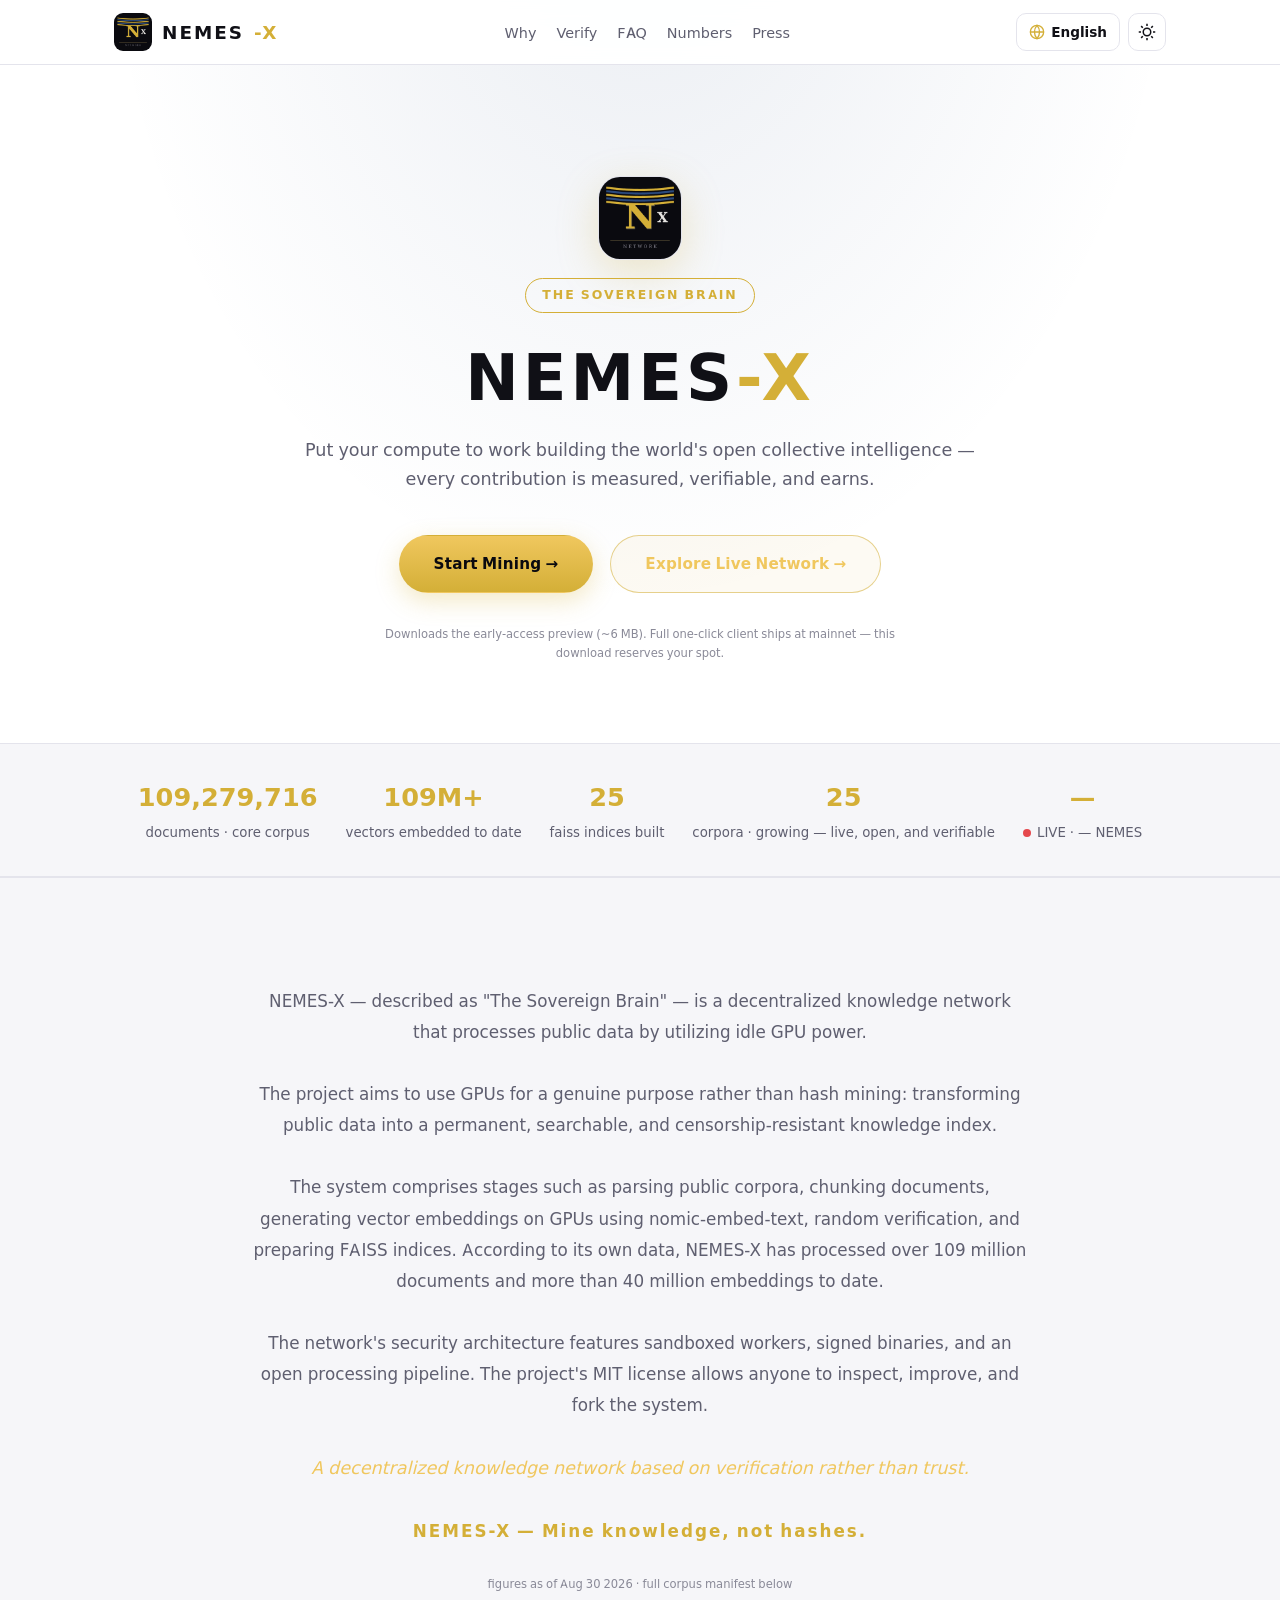
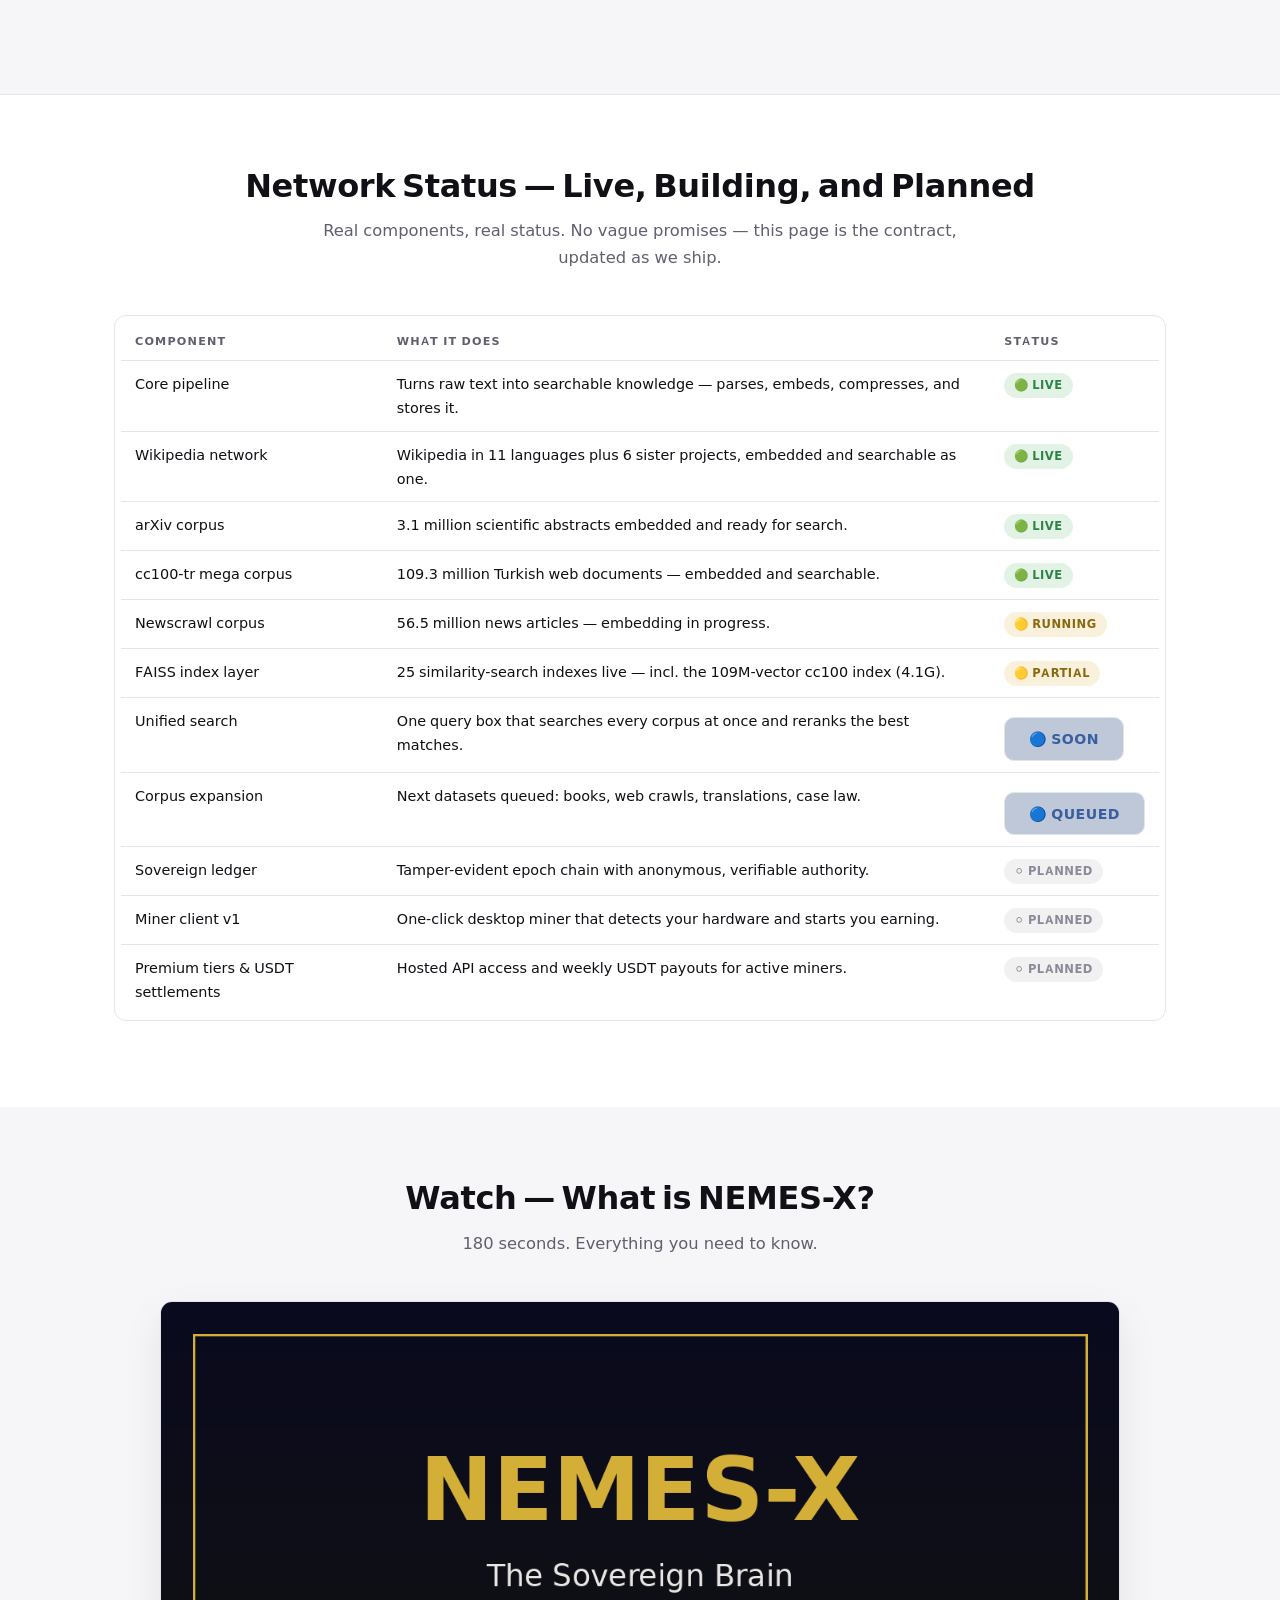
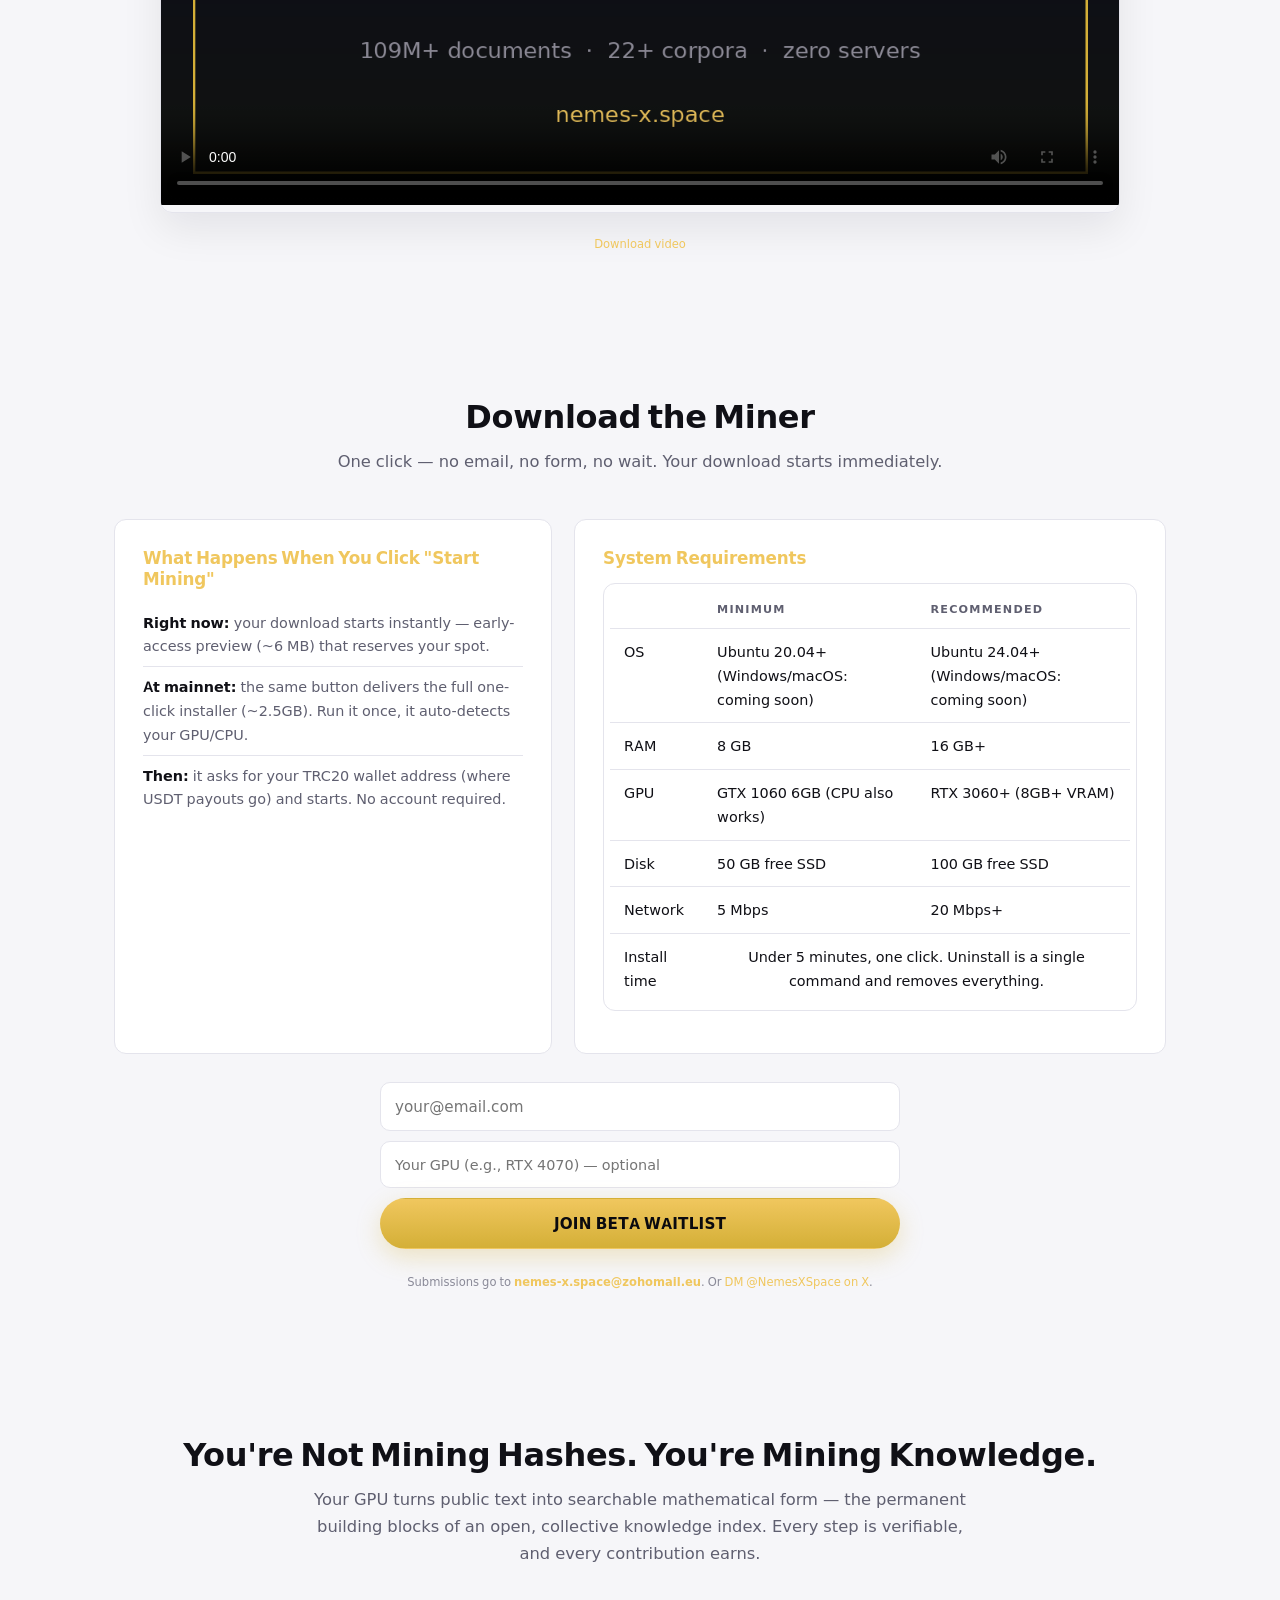
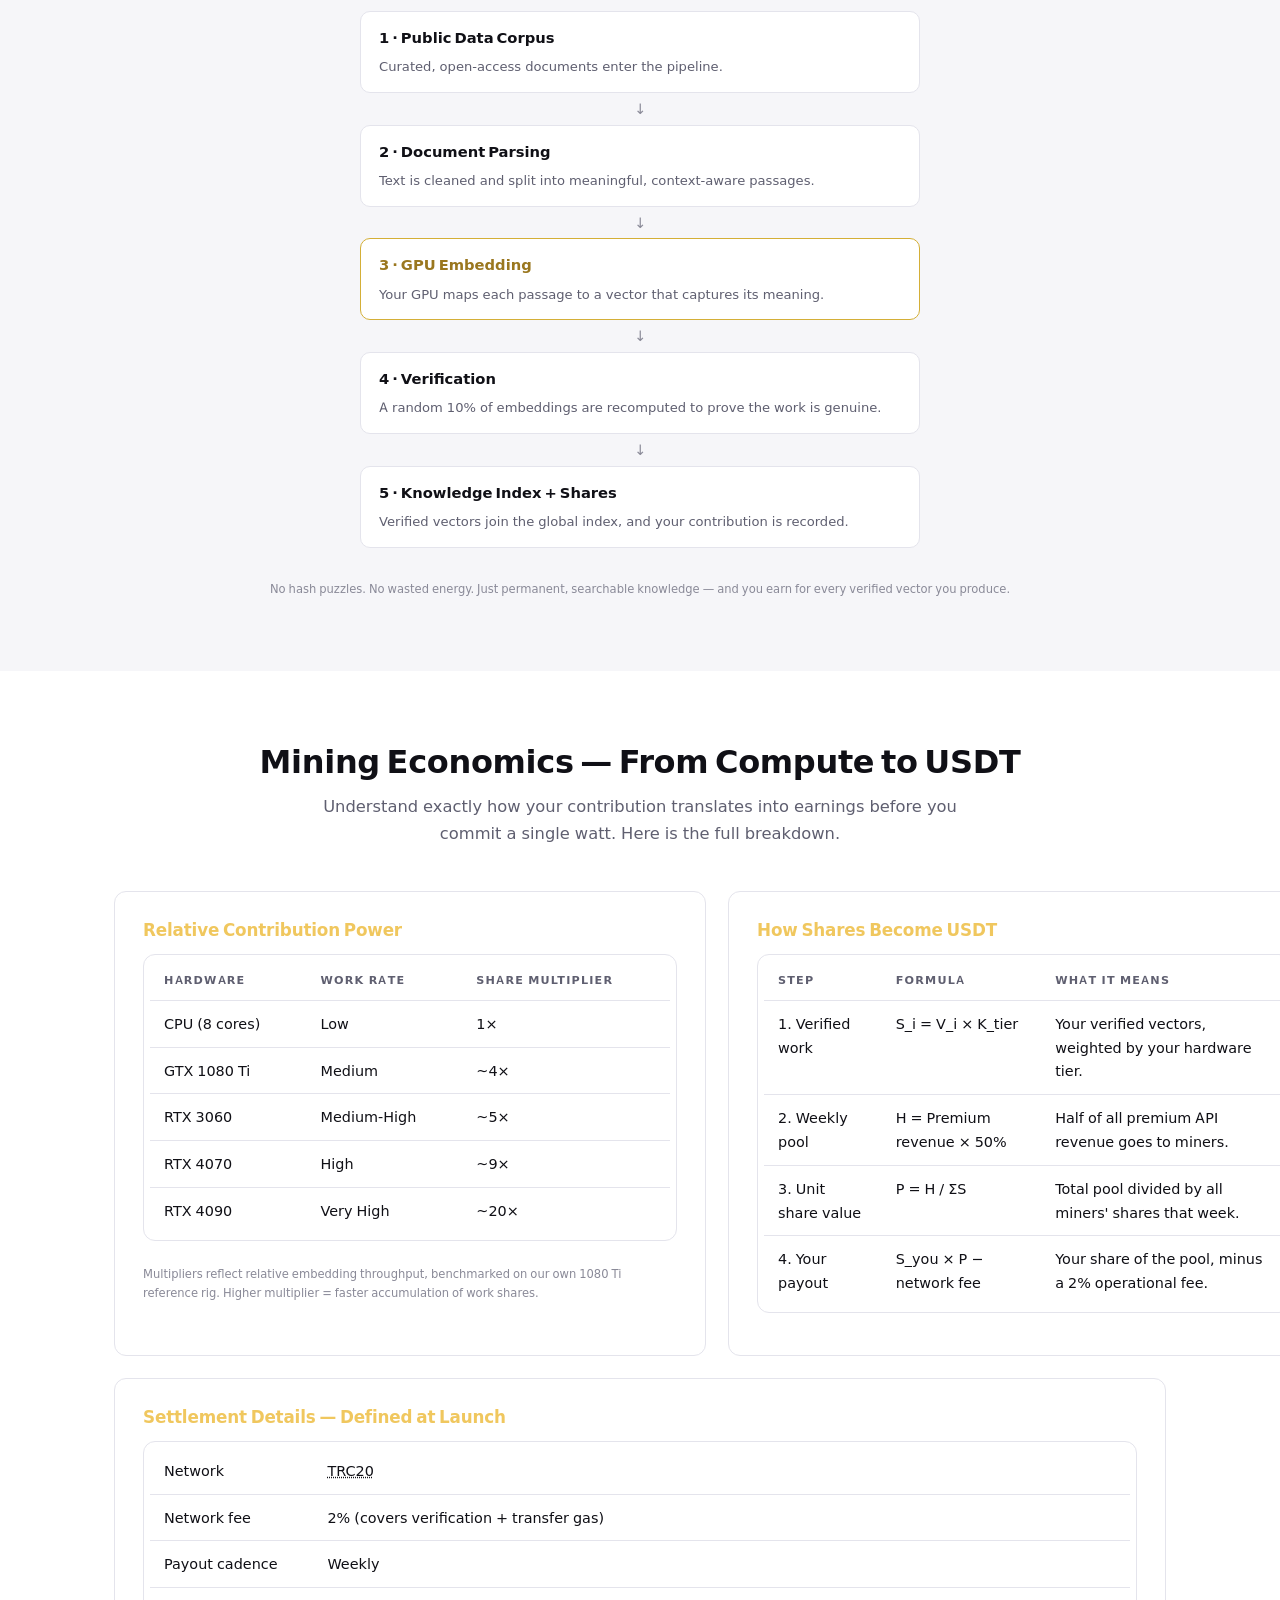
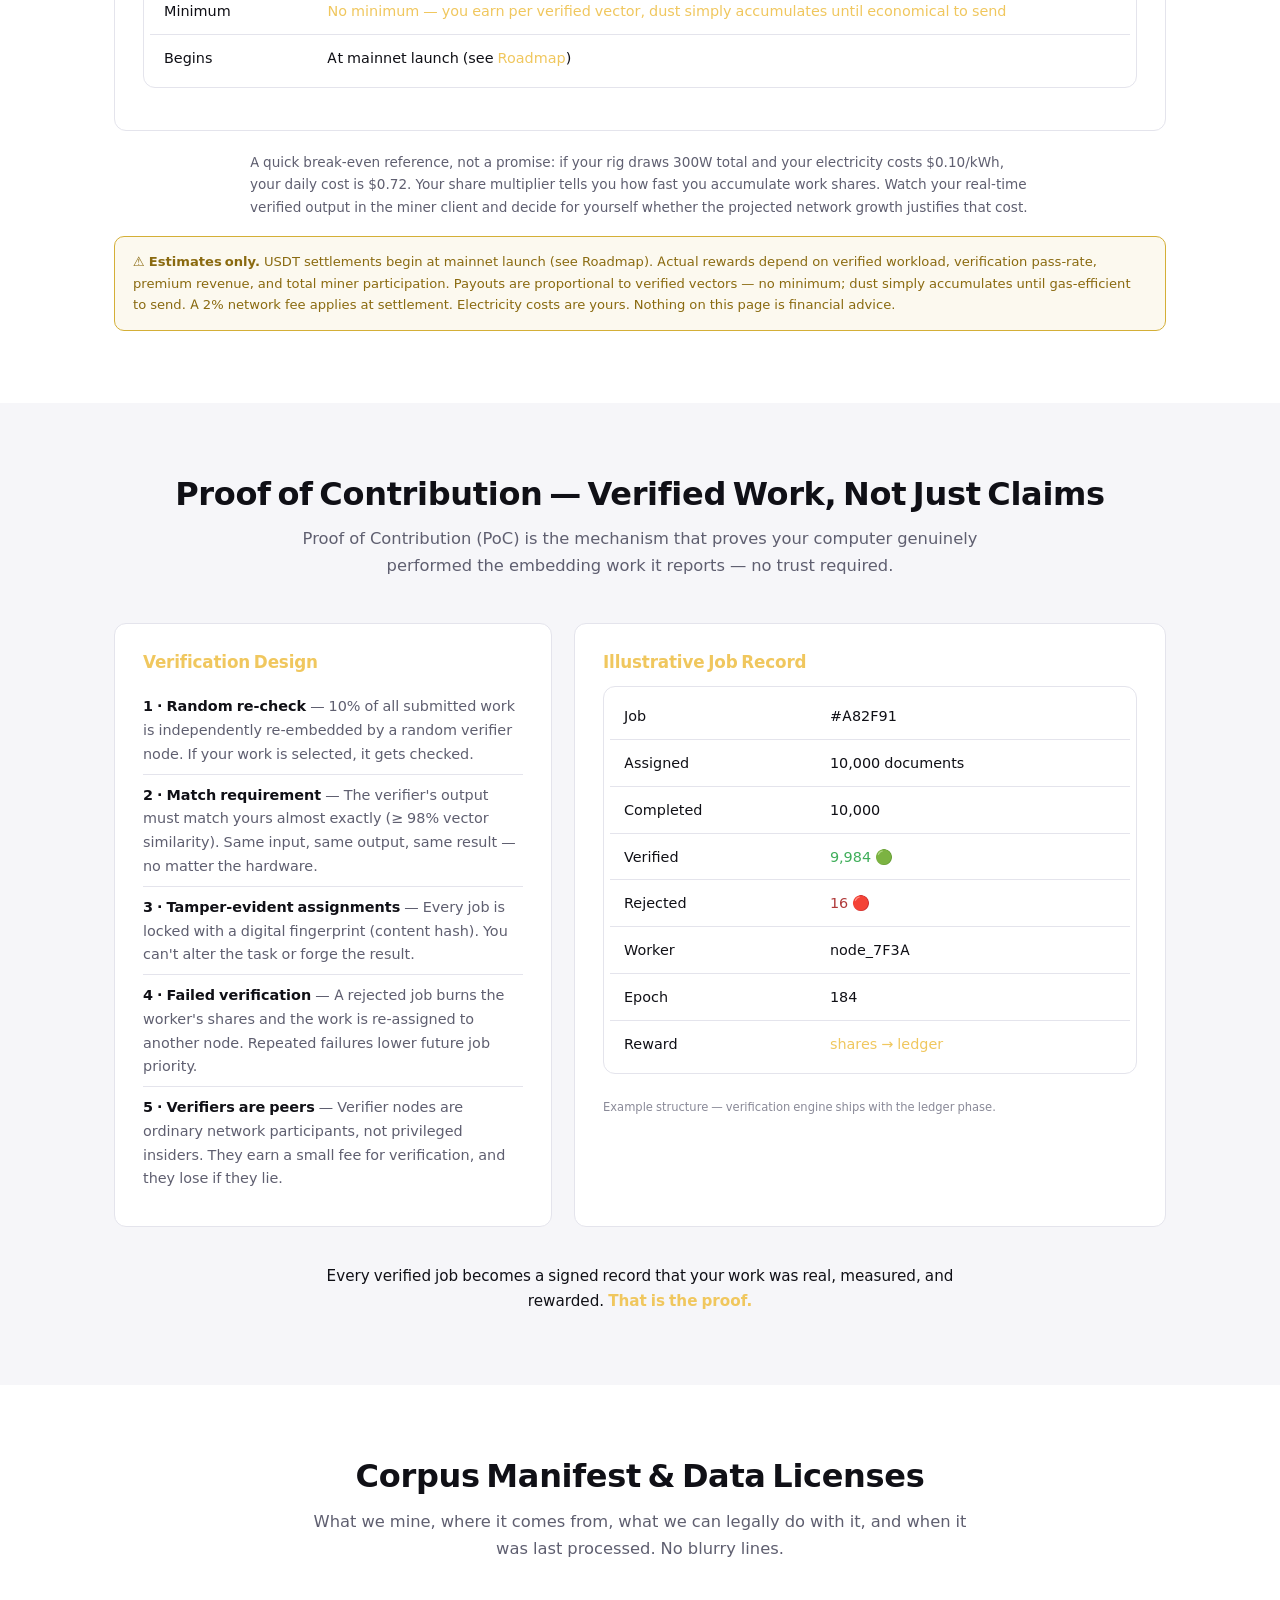
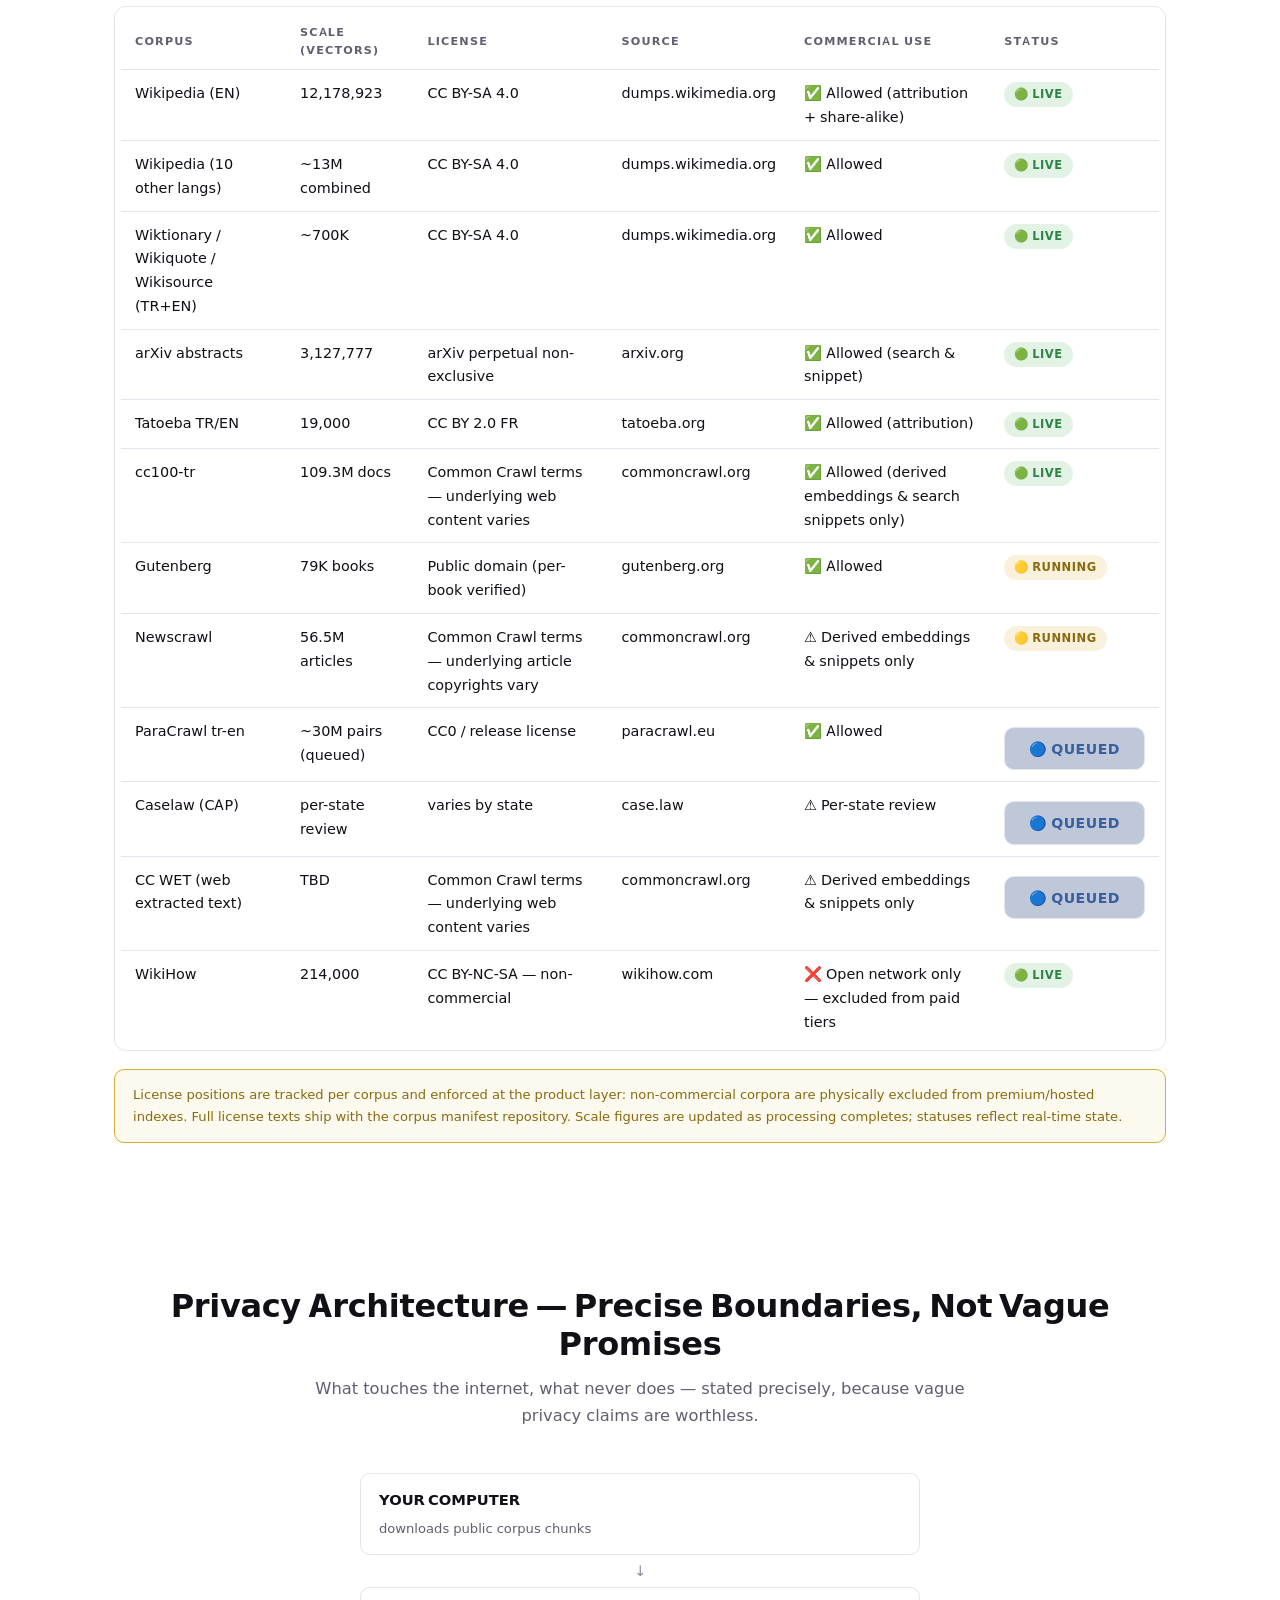
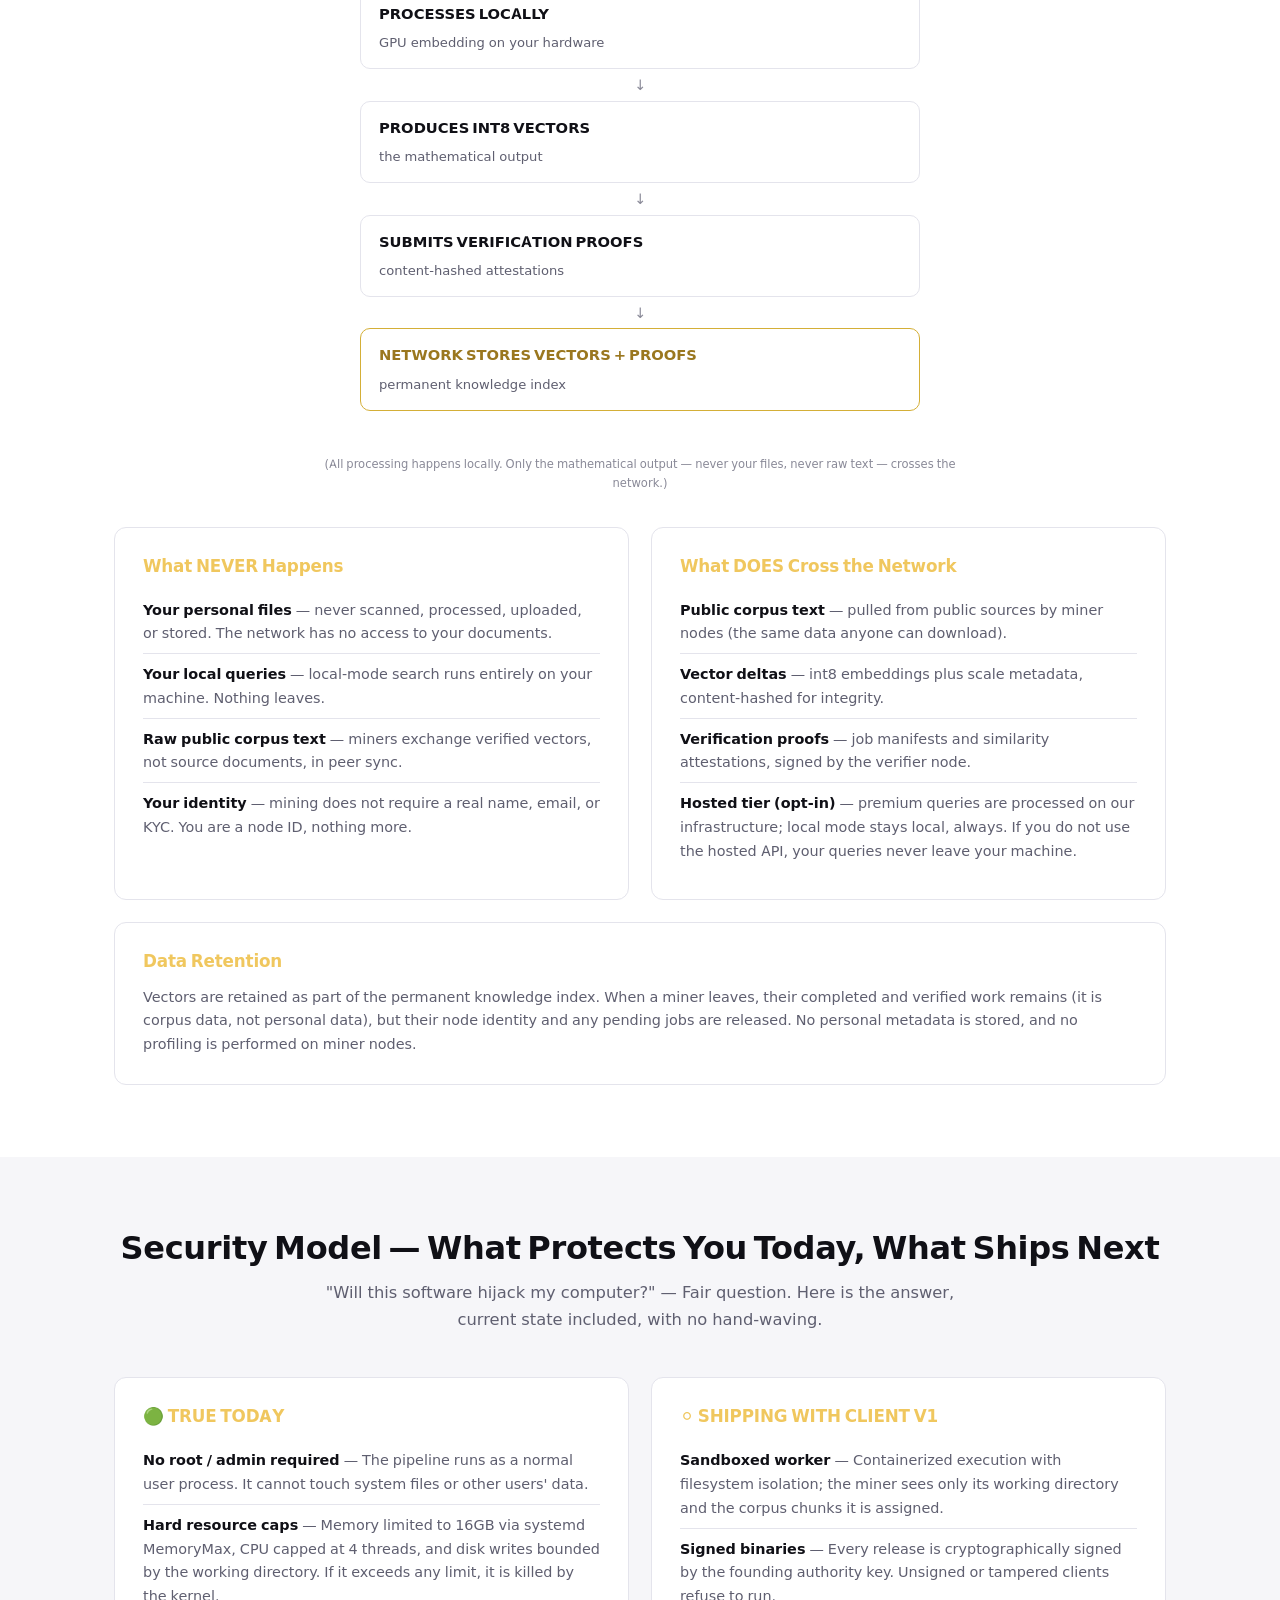
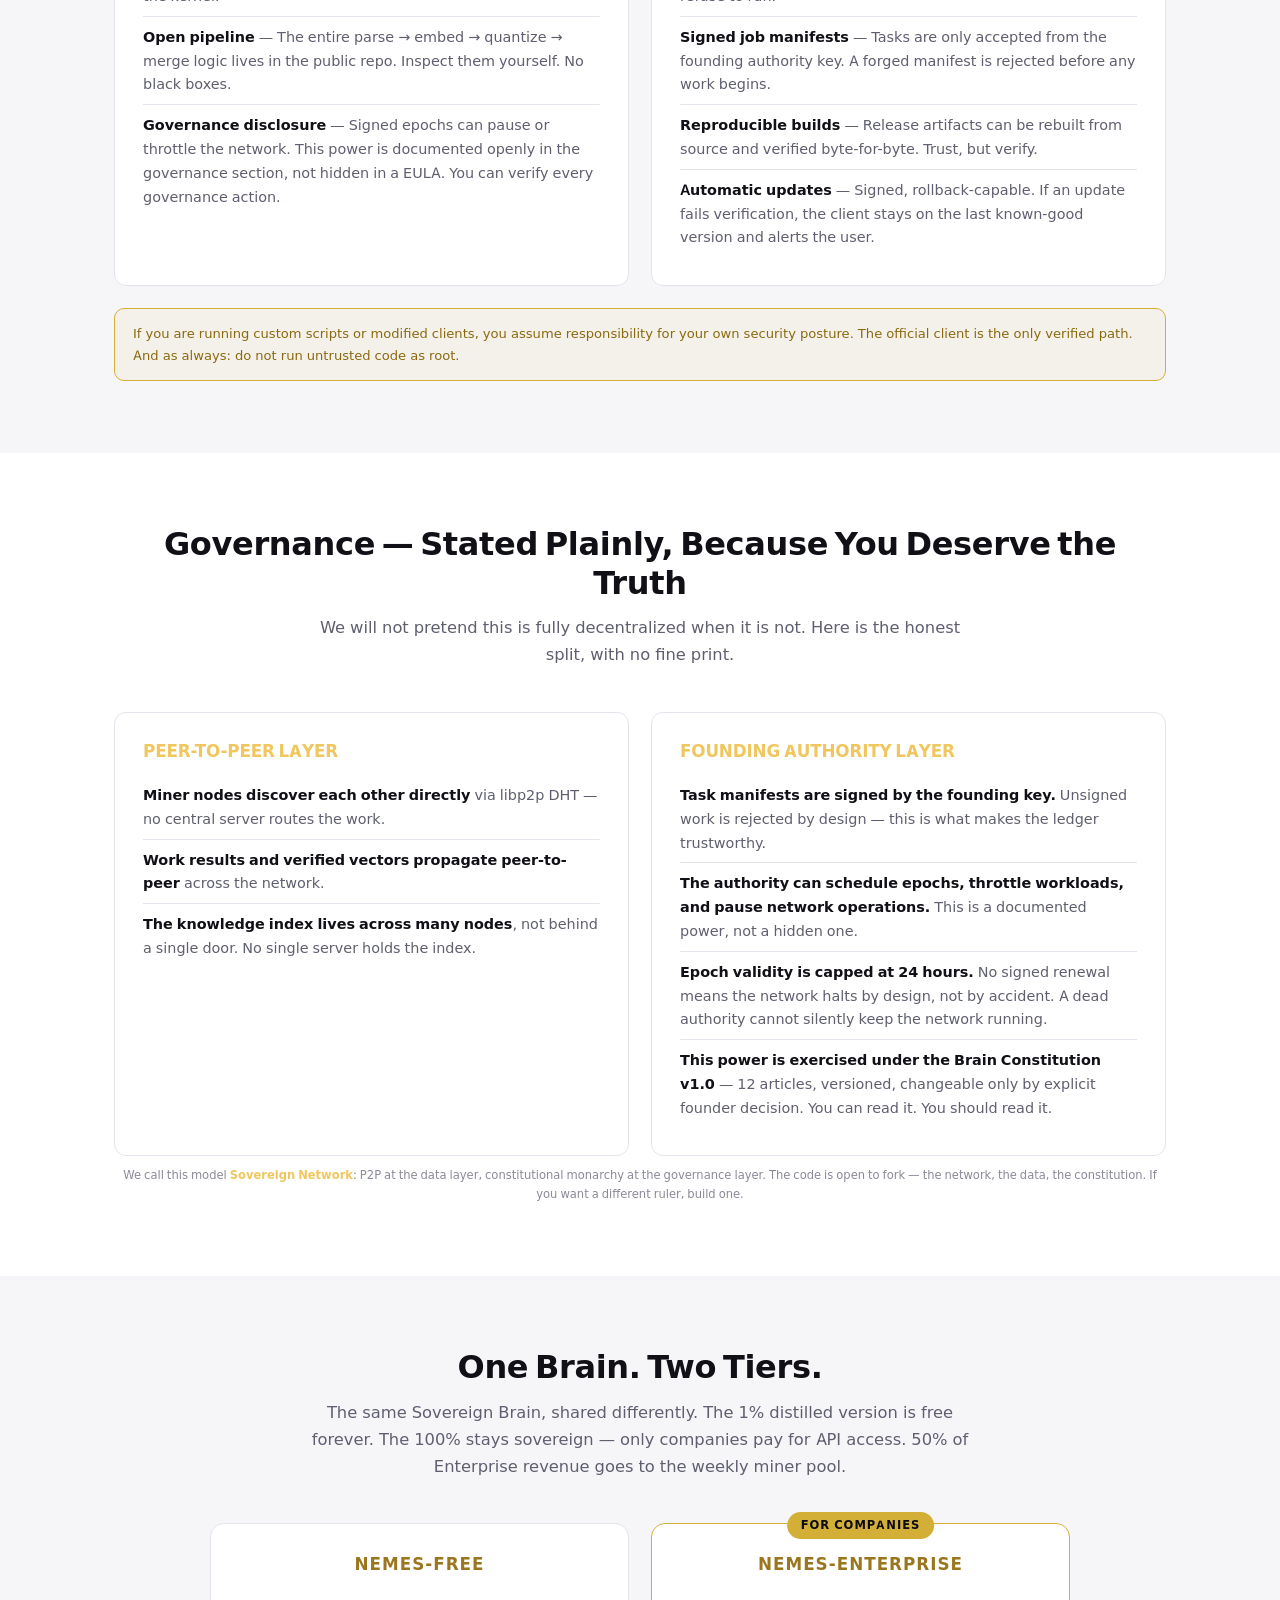
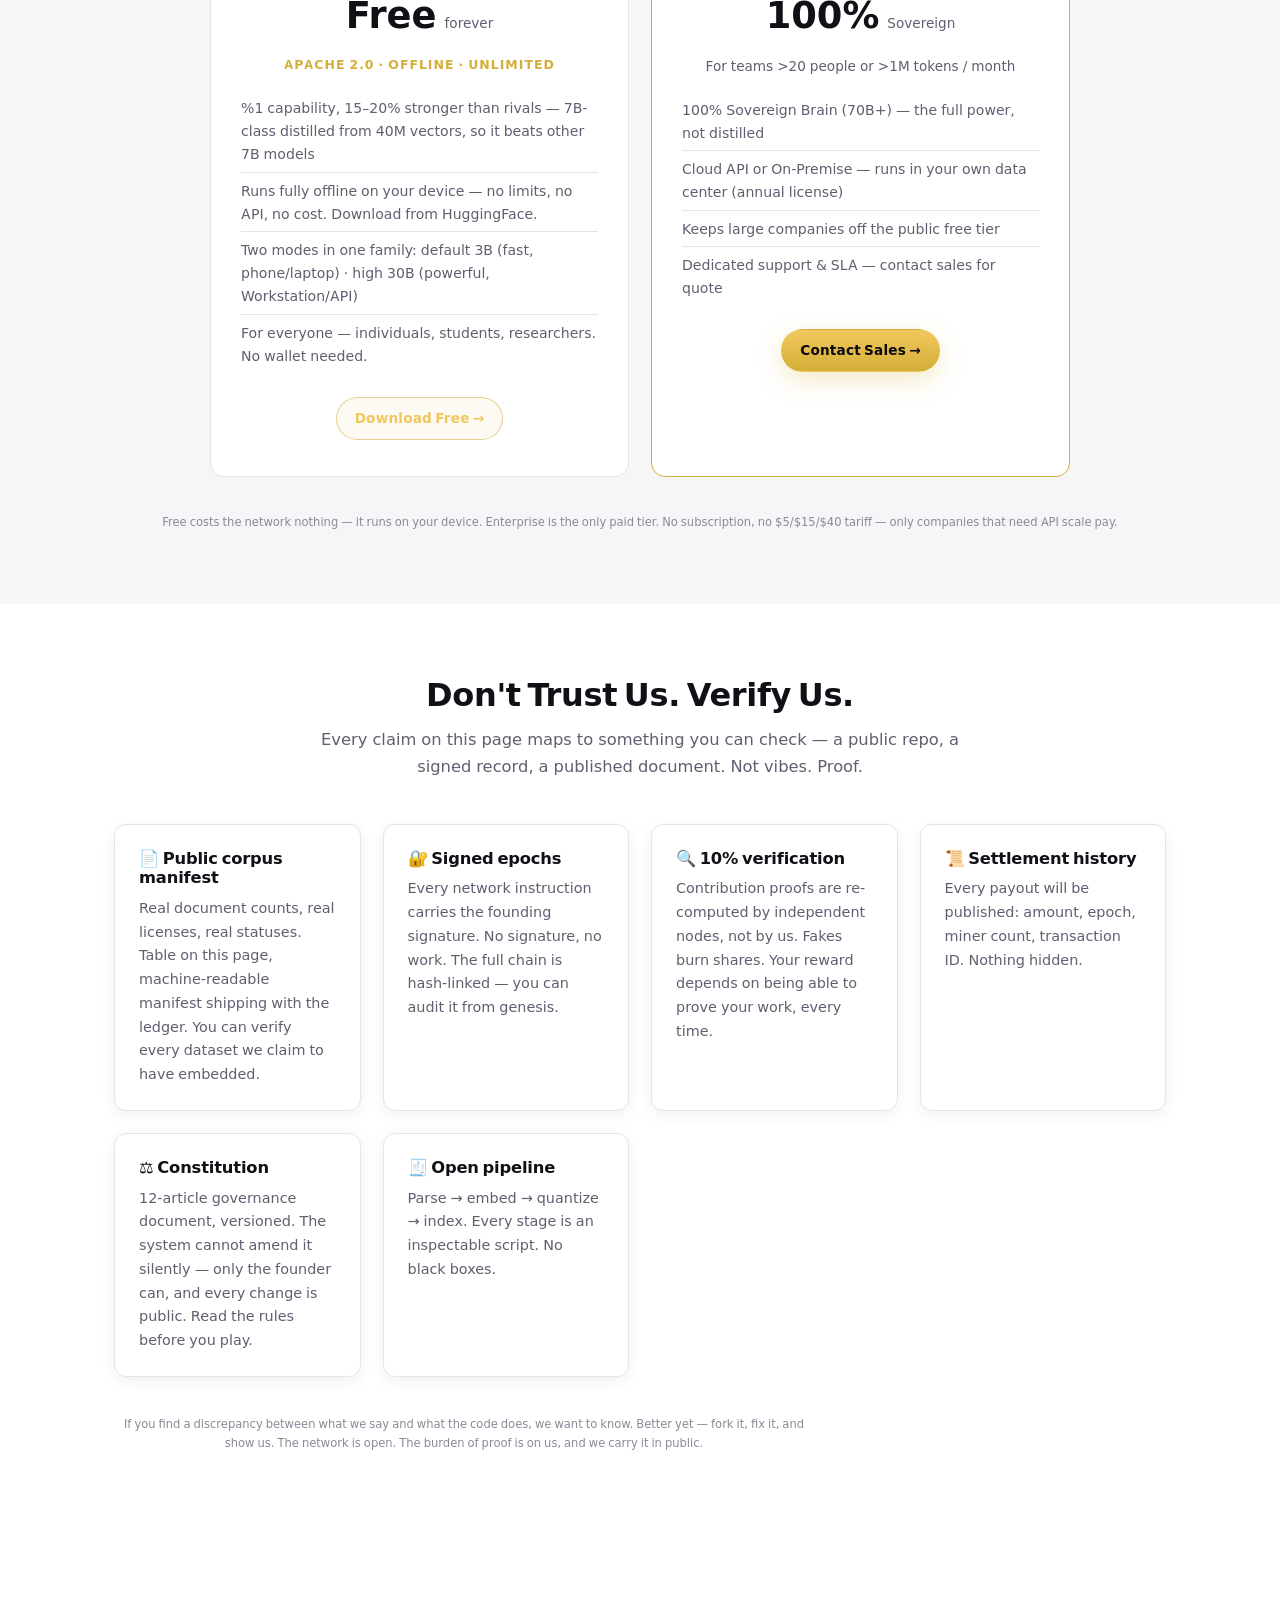
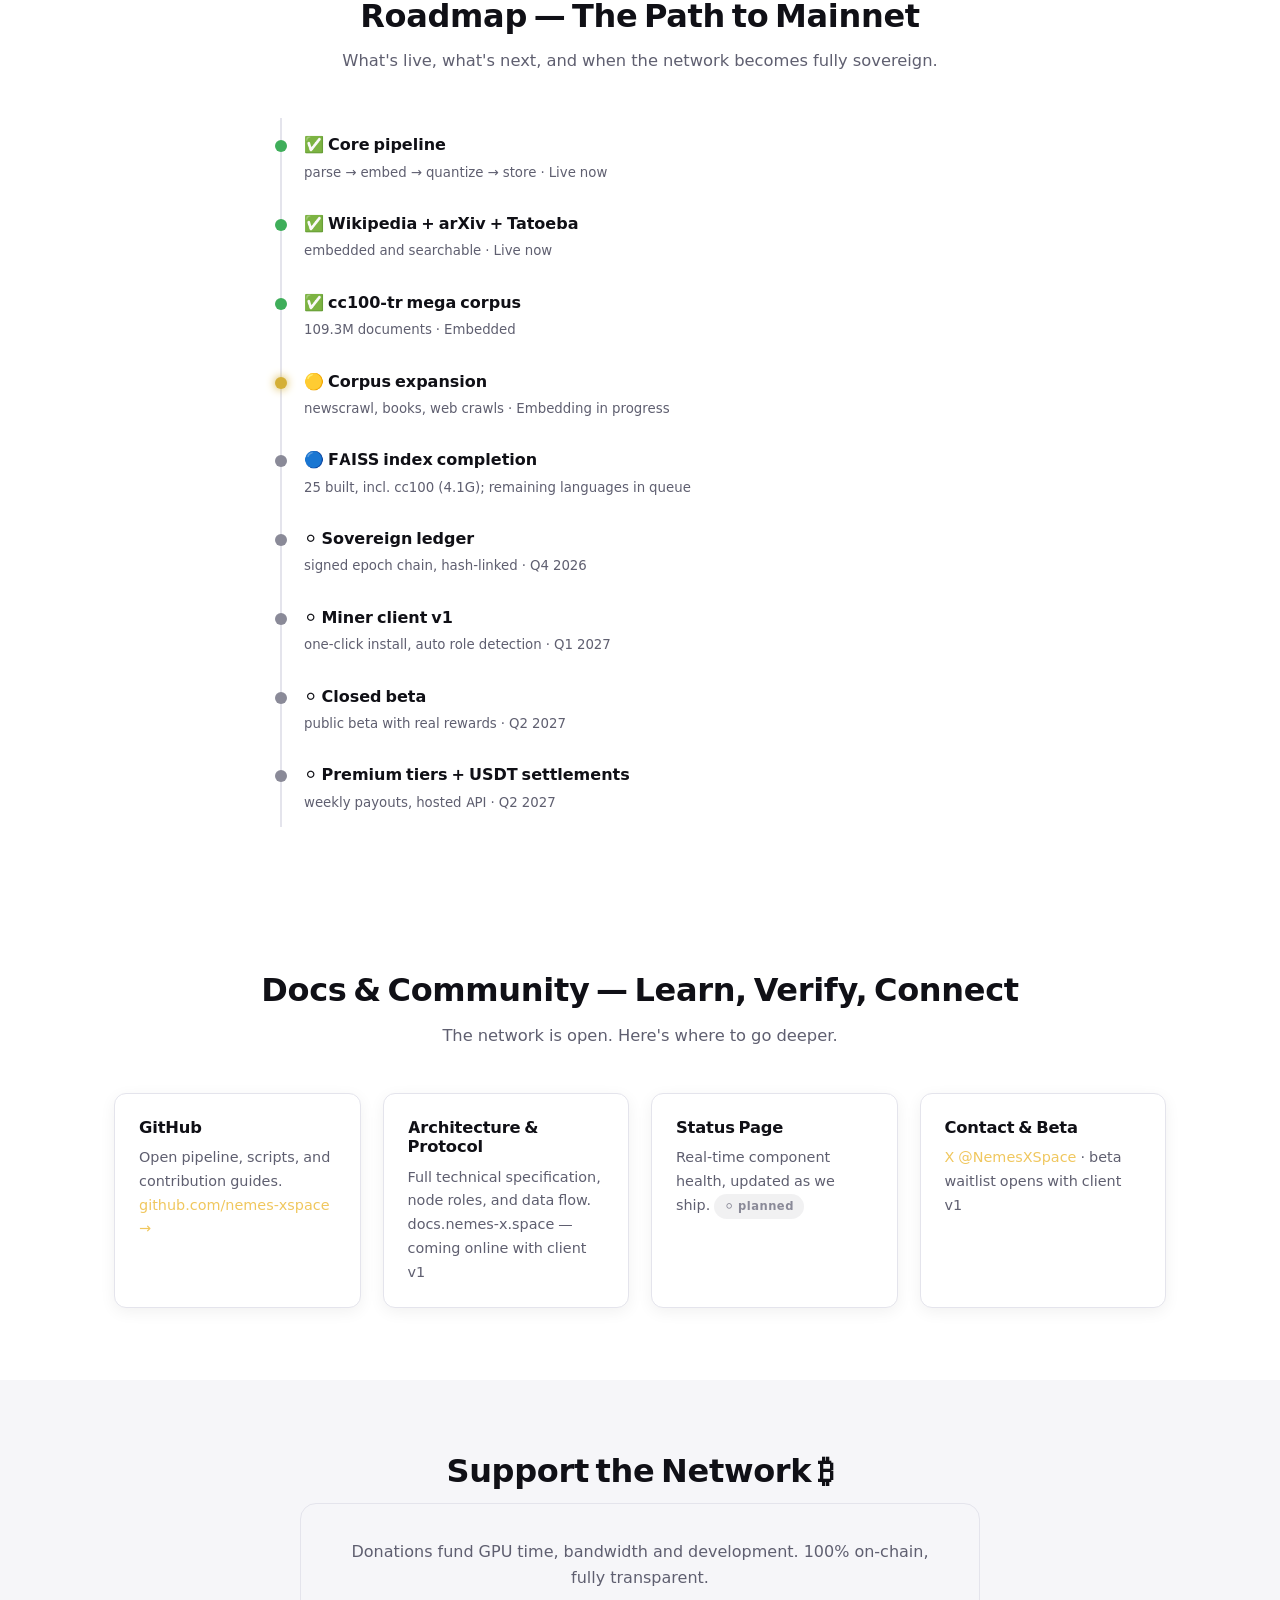
==== commit f3863e6d: "strip: 5. hane LIVE (kirmizi nokta + canli kanit/NEMES)" ====
--- a/index.html
+++ b/index.html
@@ -78,8 +78,8 @@
   <div><b>109M+</b><small data-i18n="index.stat_vec">vectors embedded to date</small></div>
   <div><b>25</b><small data-i18n="index.stat_faiss">faiss indices built</small></div>
   <div><b>25</b><small data-i18n="index.stat_corpora">corpora · growing — live, open, and verifiable</small></div>
+  <div><b id="nx-live-kanit">—</b><small><span class="live-dot"></span>LIVE · <span id="nx-live-nemes">—</span> NEMES</small></div>
 </div></div>
-<div style="text-align:center;padding:10px 24px 16px;border-bottom:1px solid var(--line);background:var(--bg2)"><small id="nx-pulse" style="color:var(--mut)">● ağ nabzı kontrol ediliyor…</small></div>
 
 <section style="background:var(--bg2);border-top:1px solid var(--line);border-bottom:1px solid var(--line)"><div class="wrap-narrow" style="text-align:center;padding:36px 0 28px">
   <p style="color:var(--mut);font-size:1.05rem;line-height:1.85">
@@ -510,7 +510,8 @@
 <script>window.addEventListener('scroll',()=>{var b=document.getElementById('backtop');if(b)b.classList.toggle('show',scrollY>600)});</script>
 <script>
 // Ağ nabzı: komuta arzı çek, yoksa sessizce statik rakamda kal.
-(function(){var el=document.getElementById('nx-pulse');if(!el)return;fetch('https://komuta.nemes-x.space/api/arz',{cache:'no-store'}).then(function(r){if(!r.ok)throw 0;return r.json()}).then(function(j){var k=j.toplam_kanit||j.vektor_sayisi||0;var c=Number(j.toplam_coin||0);el.innerHTML='🟢 <b>'+Number(k).toLocaleString('en-US')+'</b> kanıt · <b>'+c.toLocaleString('en-US',{maximumFractionDigits:2})+'</b> NEMES — canlı';el.style.color='var(--gold2)'}).catch(function(){el.textContent='● statik rakamlar — tam corpus manifestosu aşağıda'})})();
+// Canlı hane: komuta arzı çek, şeridin 5. hanesini doldur. Yoksa tirede kal.
+(function(){var k=document.getElementById('nx-live-kanit'),n=document.getElementById('nx-live-nemes');if(!k||!n)return;fetch('https://komuta.nemes-x.space/api/arz',{cache:'no-store'}).then(function(r){if(!r.ok)throw 0;return r.json()}).then(function(j){k.textContent=Number(j.toplam_kanit||j.vektor_sayisi||0).toLocaleString('en-US');n.textContent=Number(j.toplam_coin||0).toLocaleString('en-US',{maximumFractionDigits:2})}).catch(function(){k.textContent='—';n.textContent='—'})})();
 (function(){var el=document.querySelector('[data-countup]');if(!el)return;var hedef=parseInt(el.getAttribute('data-countup'),10)||0;var bas=hedef-1200000;var t0=null;function fmt(n){return n.toLocaleString('en-US')}function adim(t){if(!t0)t0=t;var k=Math.min(1,(t-t0)/2000);var v=Math.round(bas+(hedef-bas)*(1-Math.pow(1-k,3)));el.textContent=fmt(v);if(k<1)requestAnimationFrame(adim)}var go=false;new IntersectionObserver(function(es){es.forEach(function(e){if(e.isIntersecting&&!go){go=true;requestAnimationFrame(adim)}})},{threshold:.4}).observe(el);})();
 </script>
 <script>window.NX_PAGE='index'</script>
--- a/assets/style.css
+++ b/assets/style.css
@@ -188,7 +188,9 @@
 .strip div{text-align:center}
 .strip b{display:block; font-size:1.6rem; color:var(--gold); font-variant-numeric:tabular-nums; font-weight:800}
 .strip small{color:var(--mut)}
-#nx-pulse b{color:var(--gold2); font-variant-numeric:tabular-nums}
+.live-dot{display:inline-block; width:8px; height:8px; border-radius:50%; background:#e5484d; margin-inline-end:6px; animation:nx-blink 1.6s ease-in-out infinite}
+@keyframes nx-blink{0%,100%{opacity:1}50%{opacity:.3}}
+@media (prefers-reduced-motion:reduce){.live-dot{animation:none}}
 .asof{text-align:center; color:var(--dim); font-size:.72rem; padding:10px 0 0}
 
 /* ---------- GRID & PANEL ---------- */
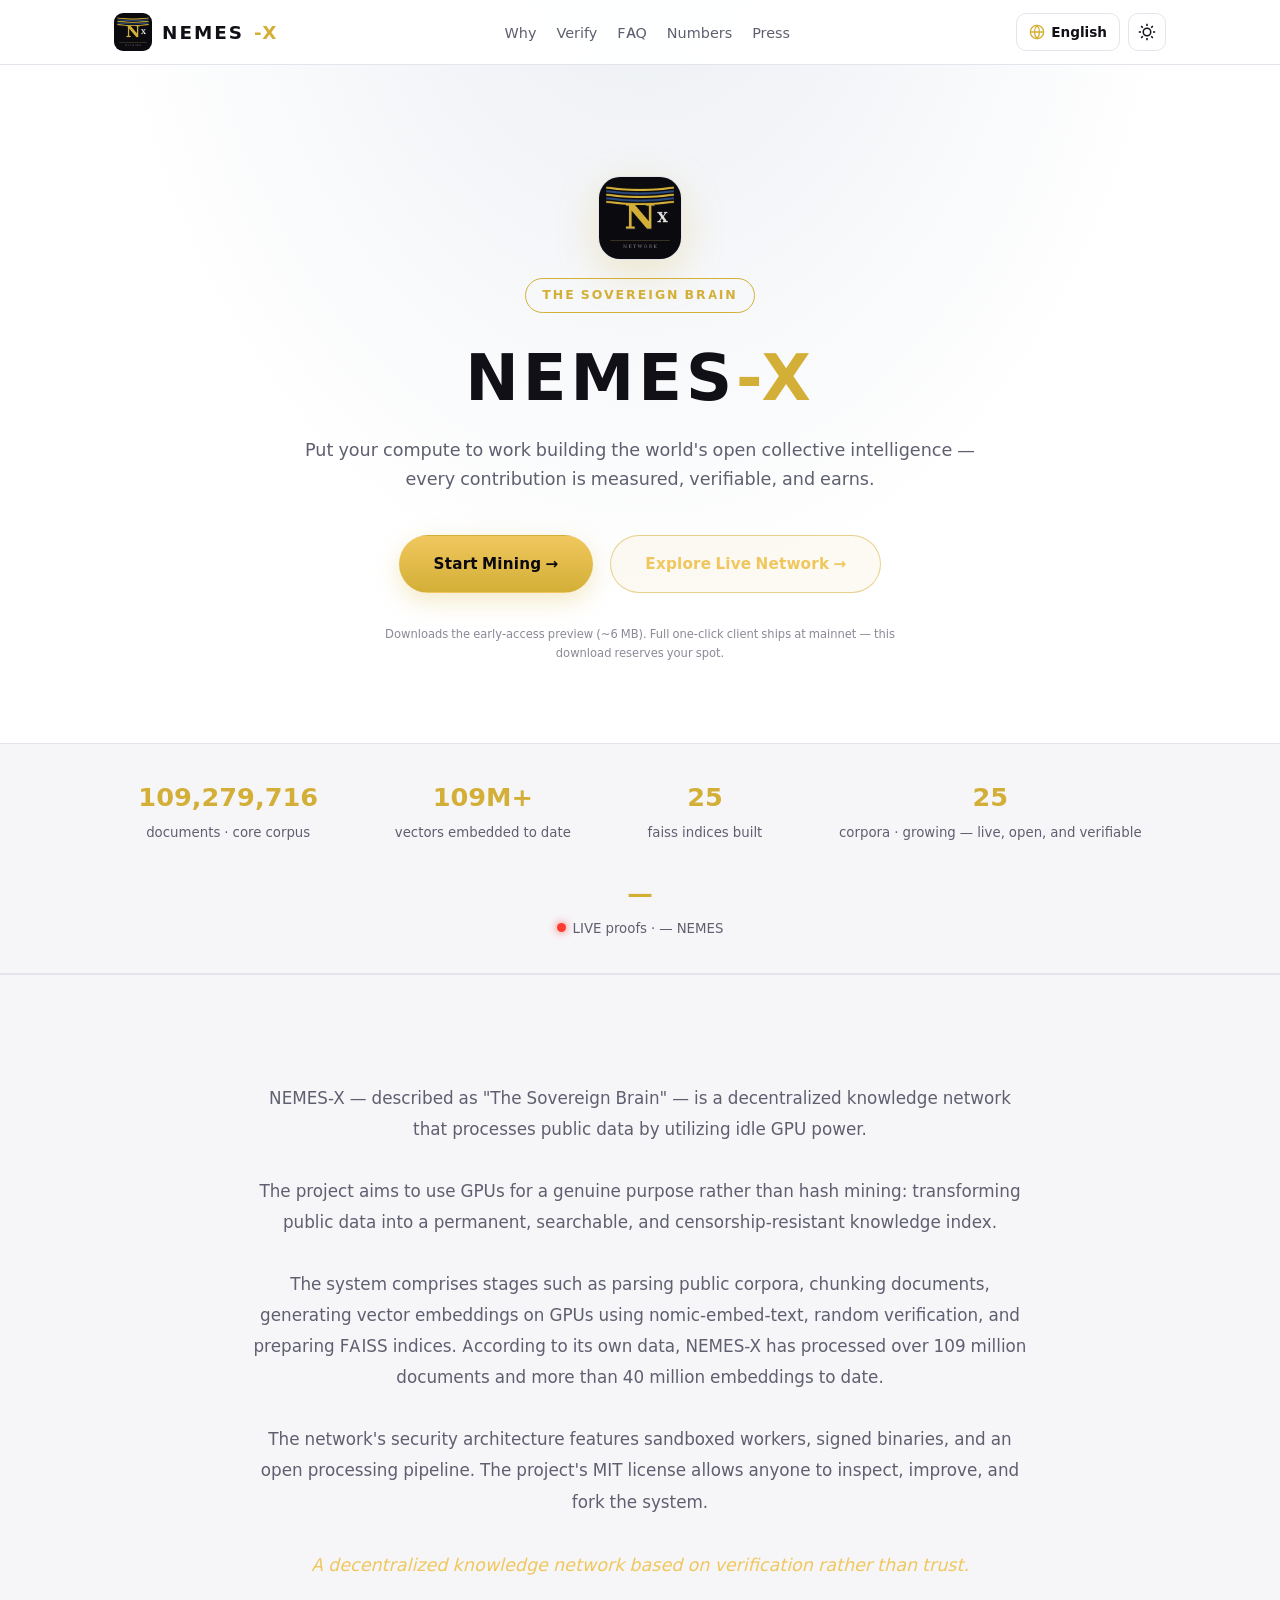
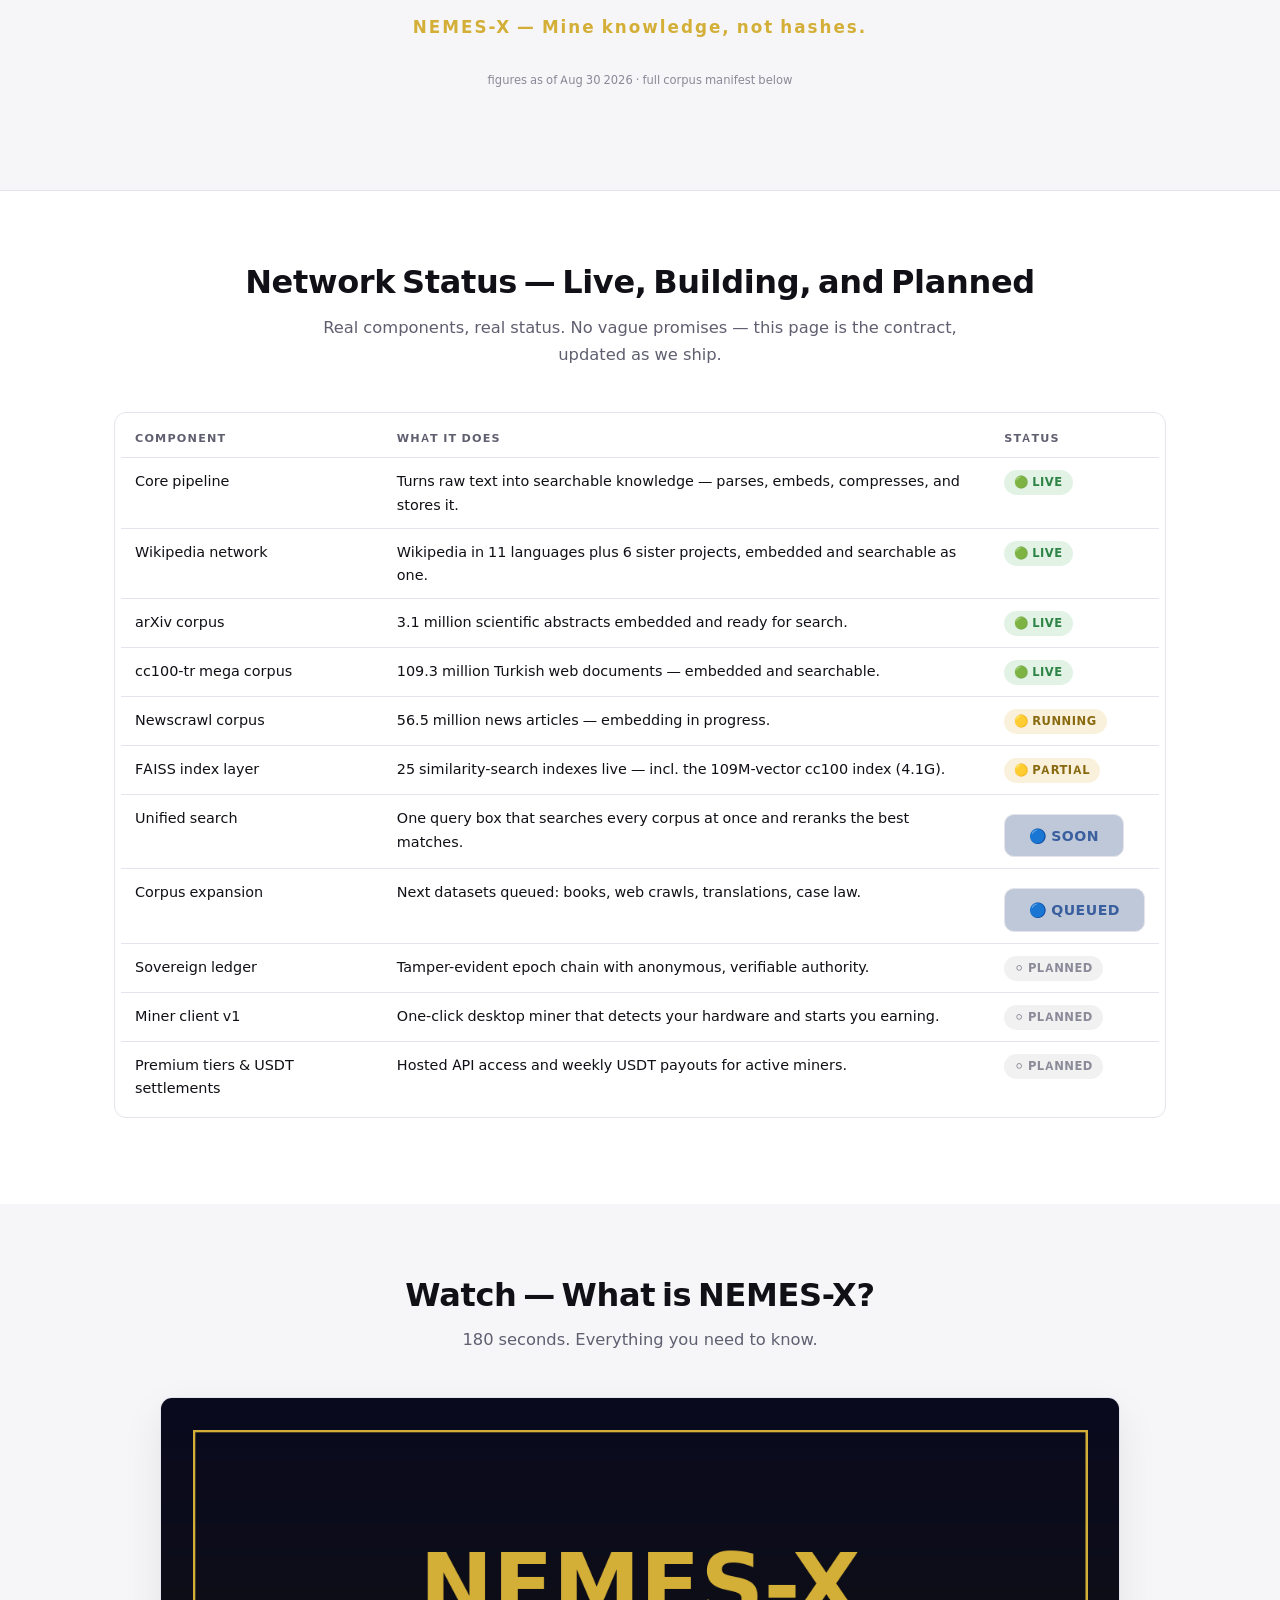
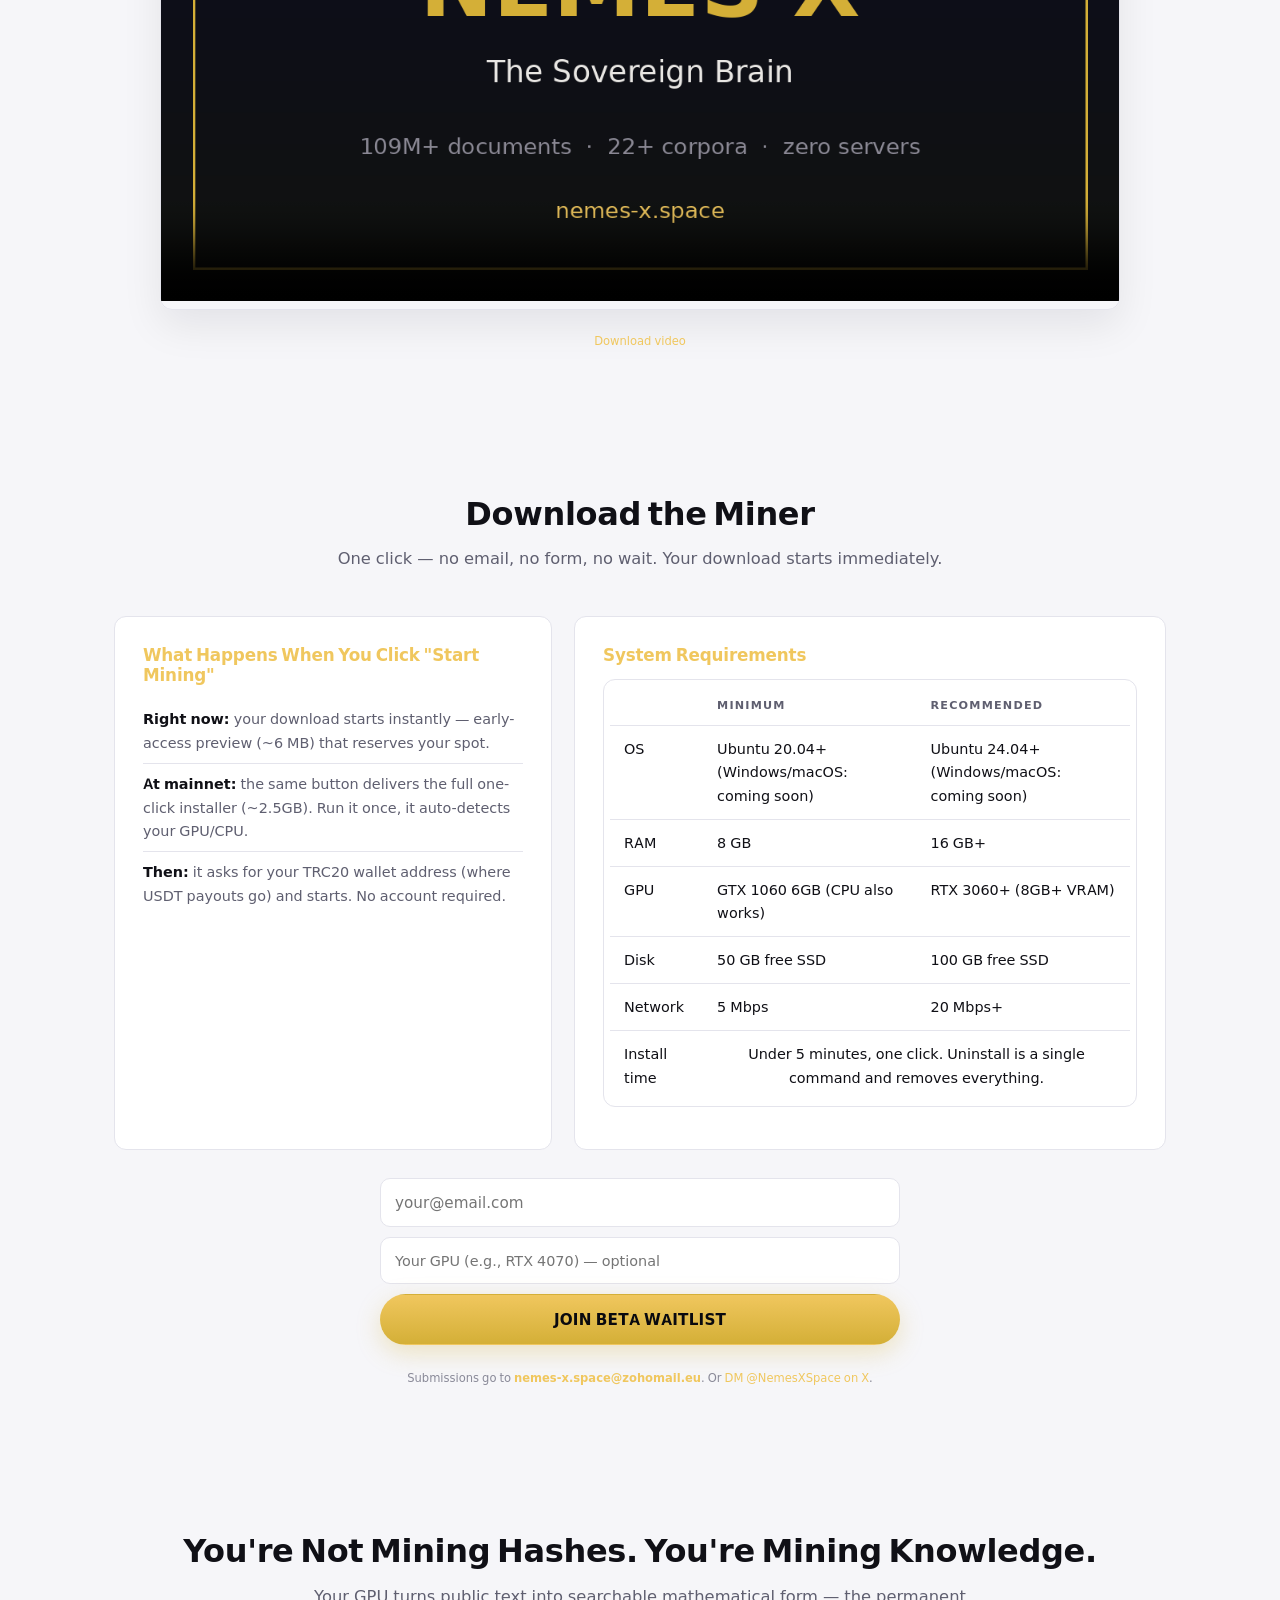
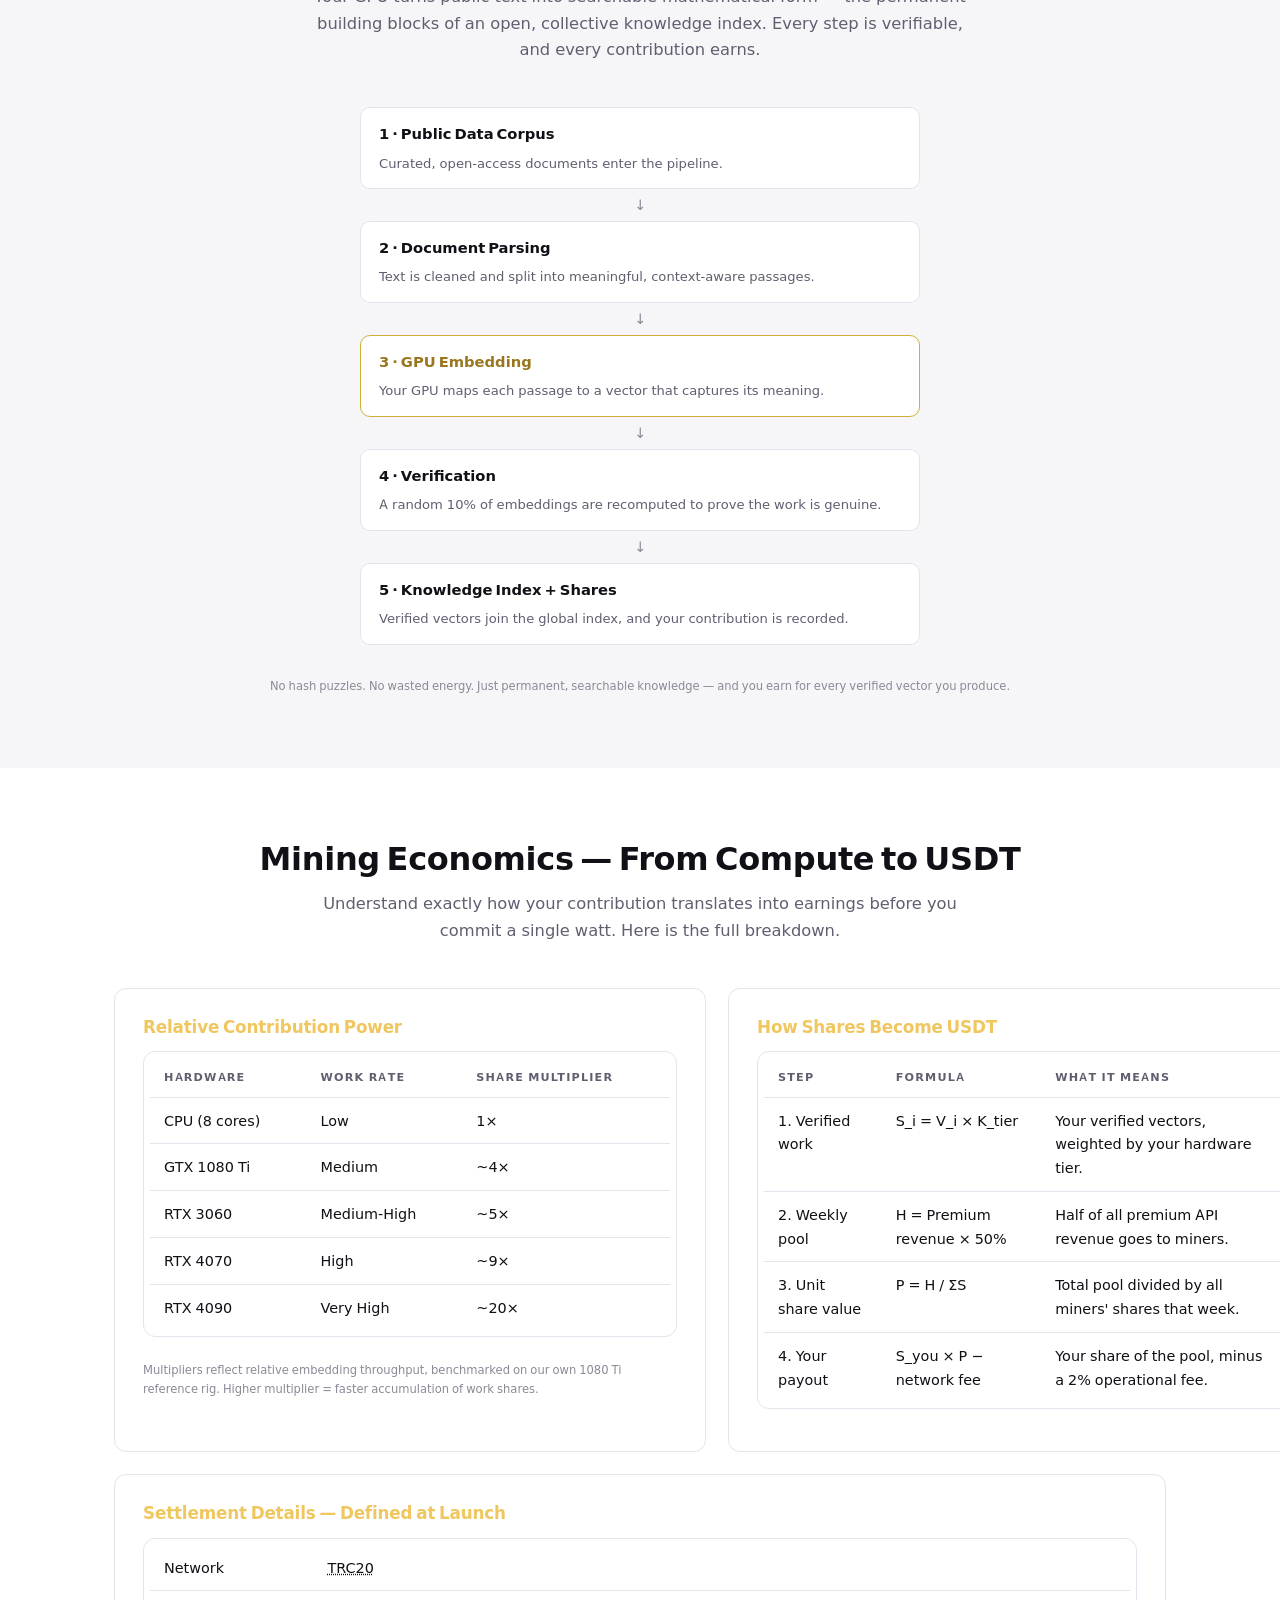
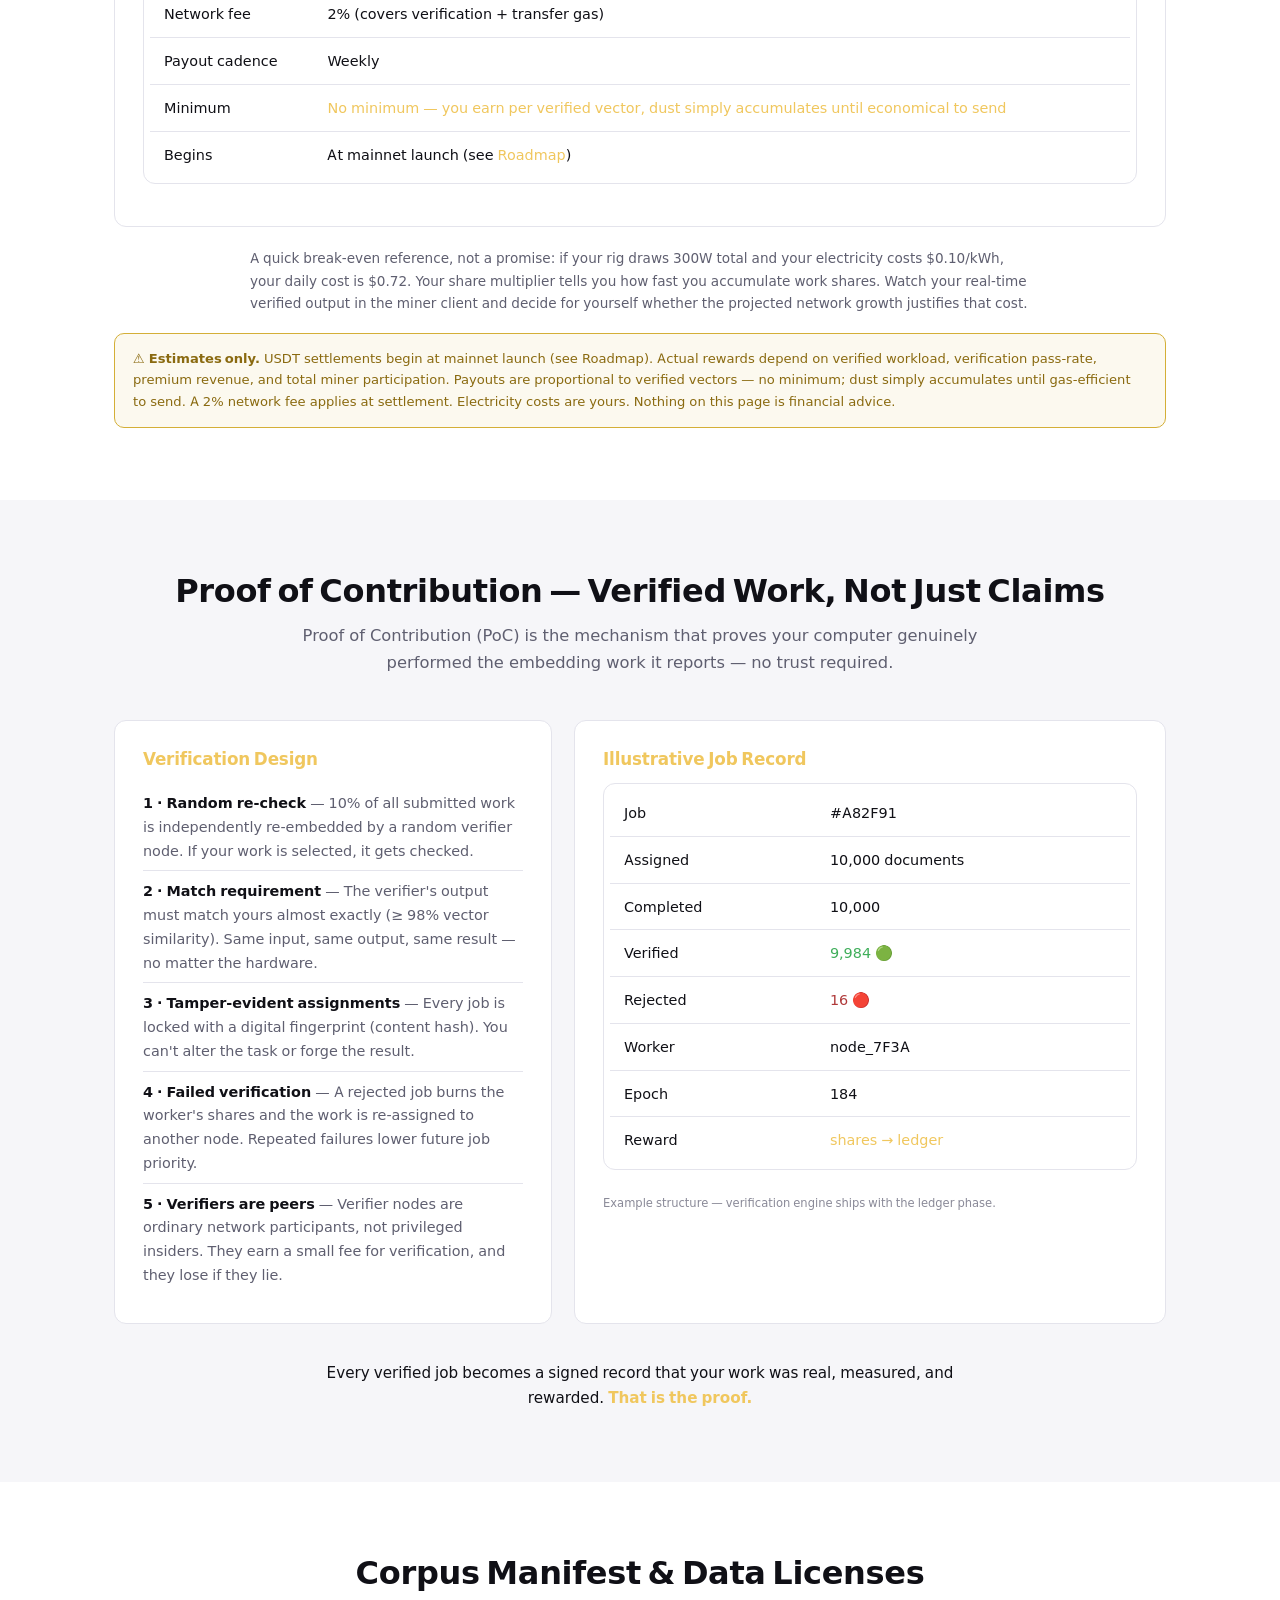
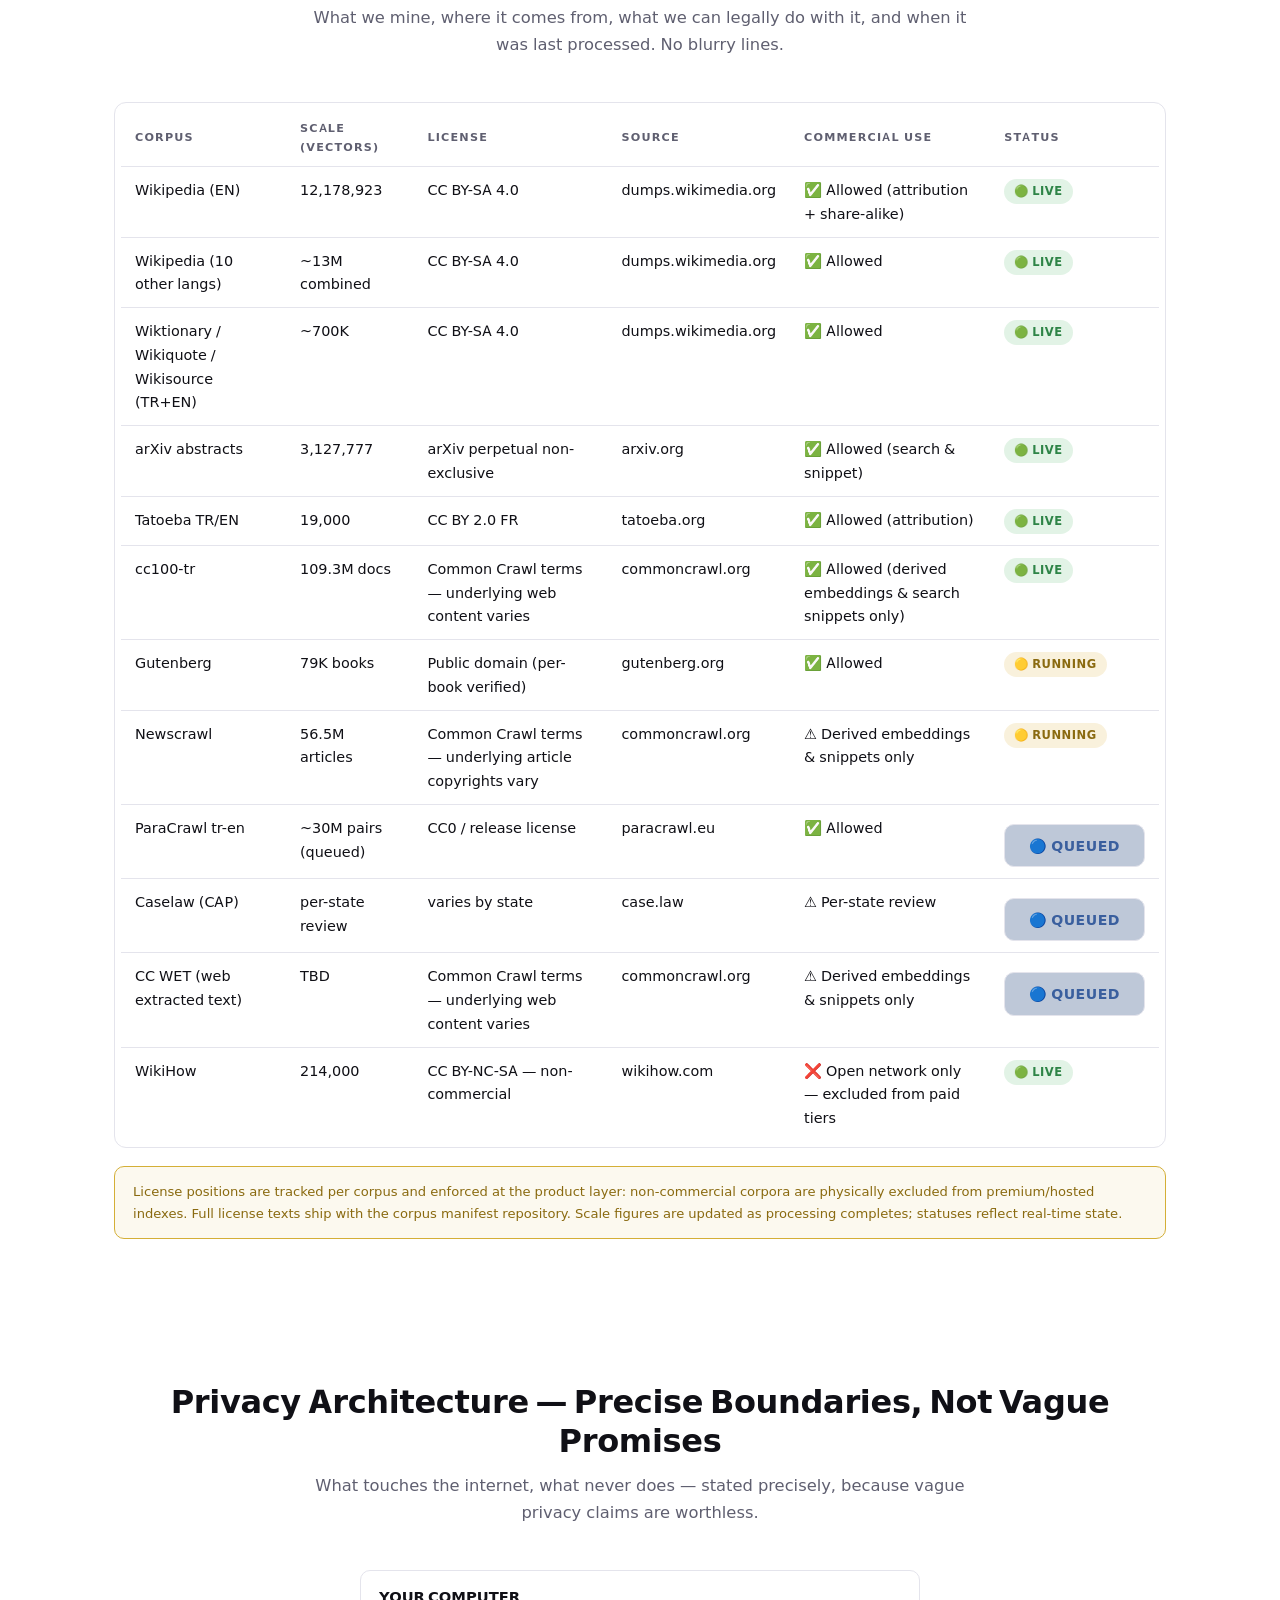
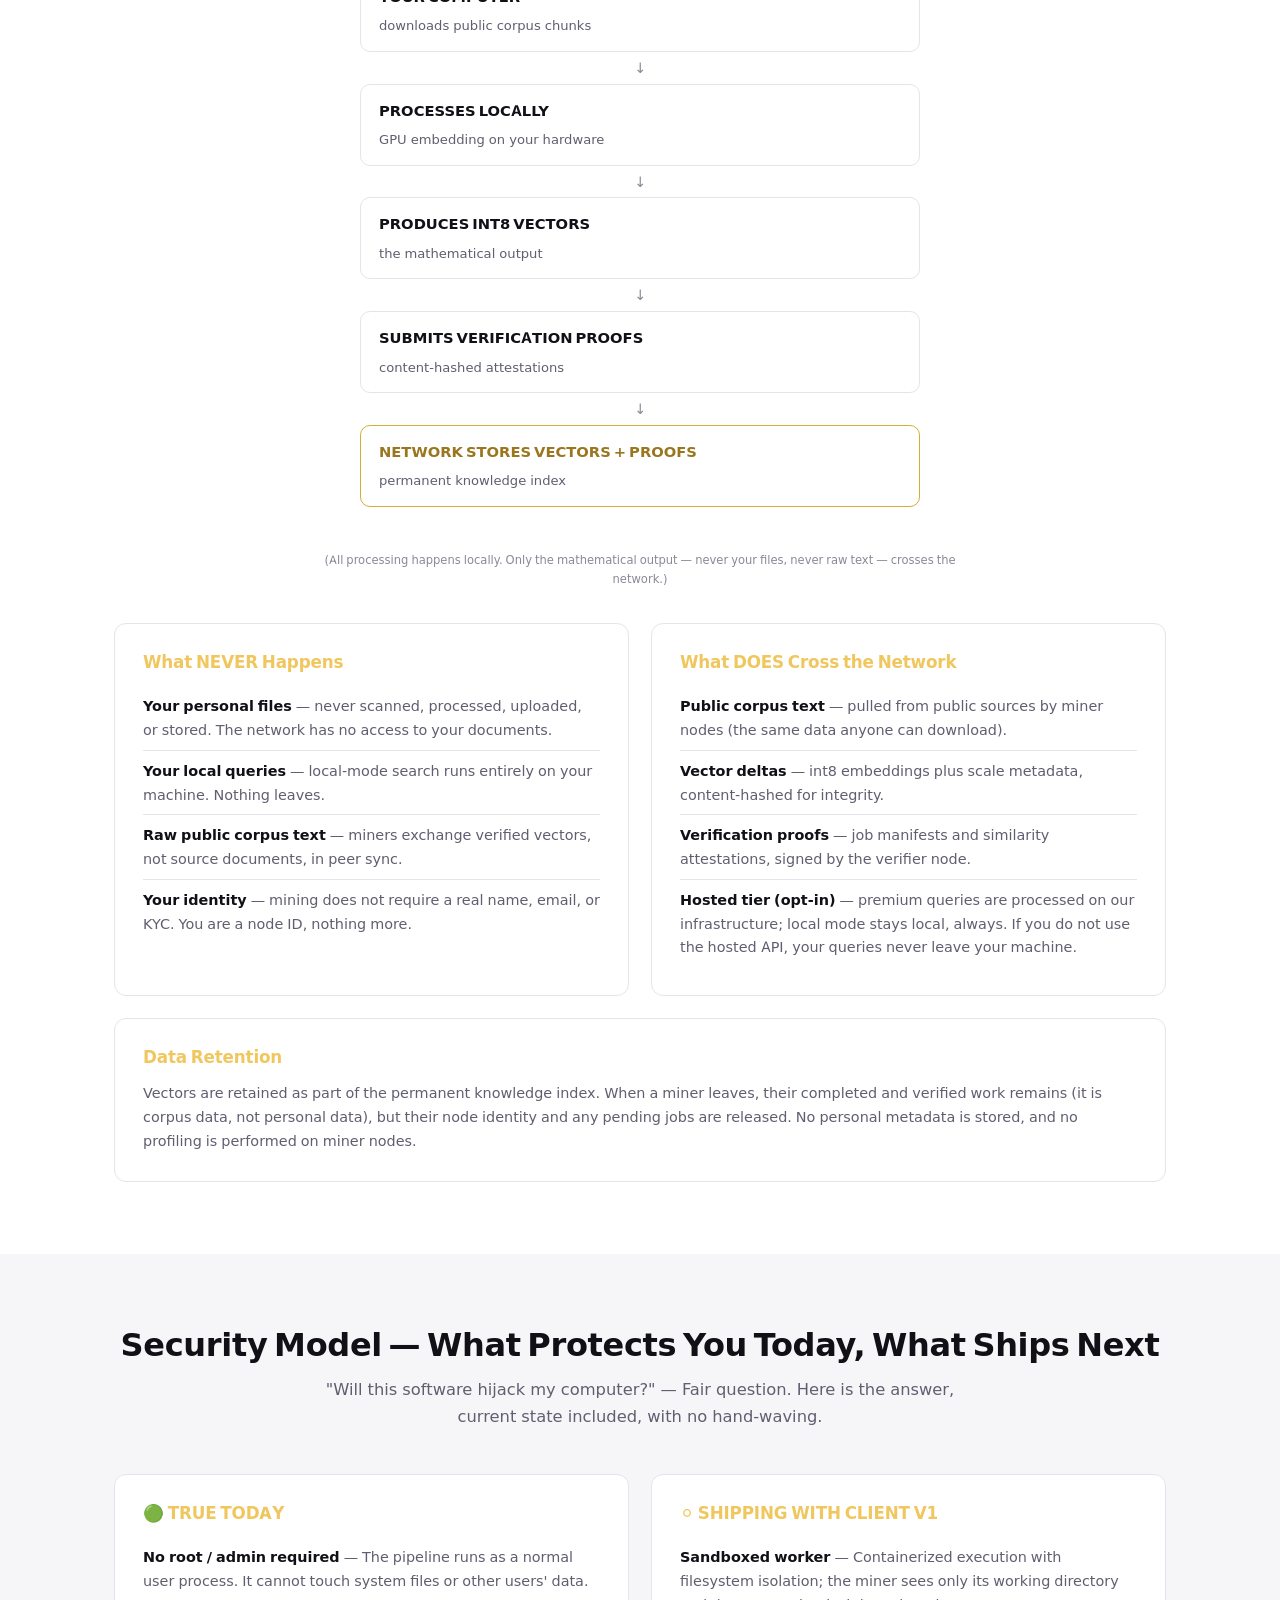
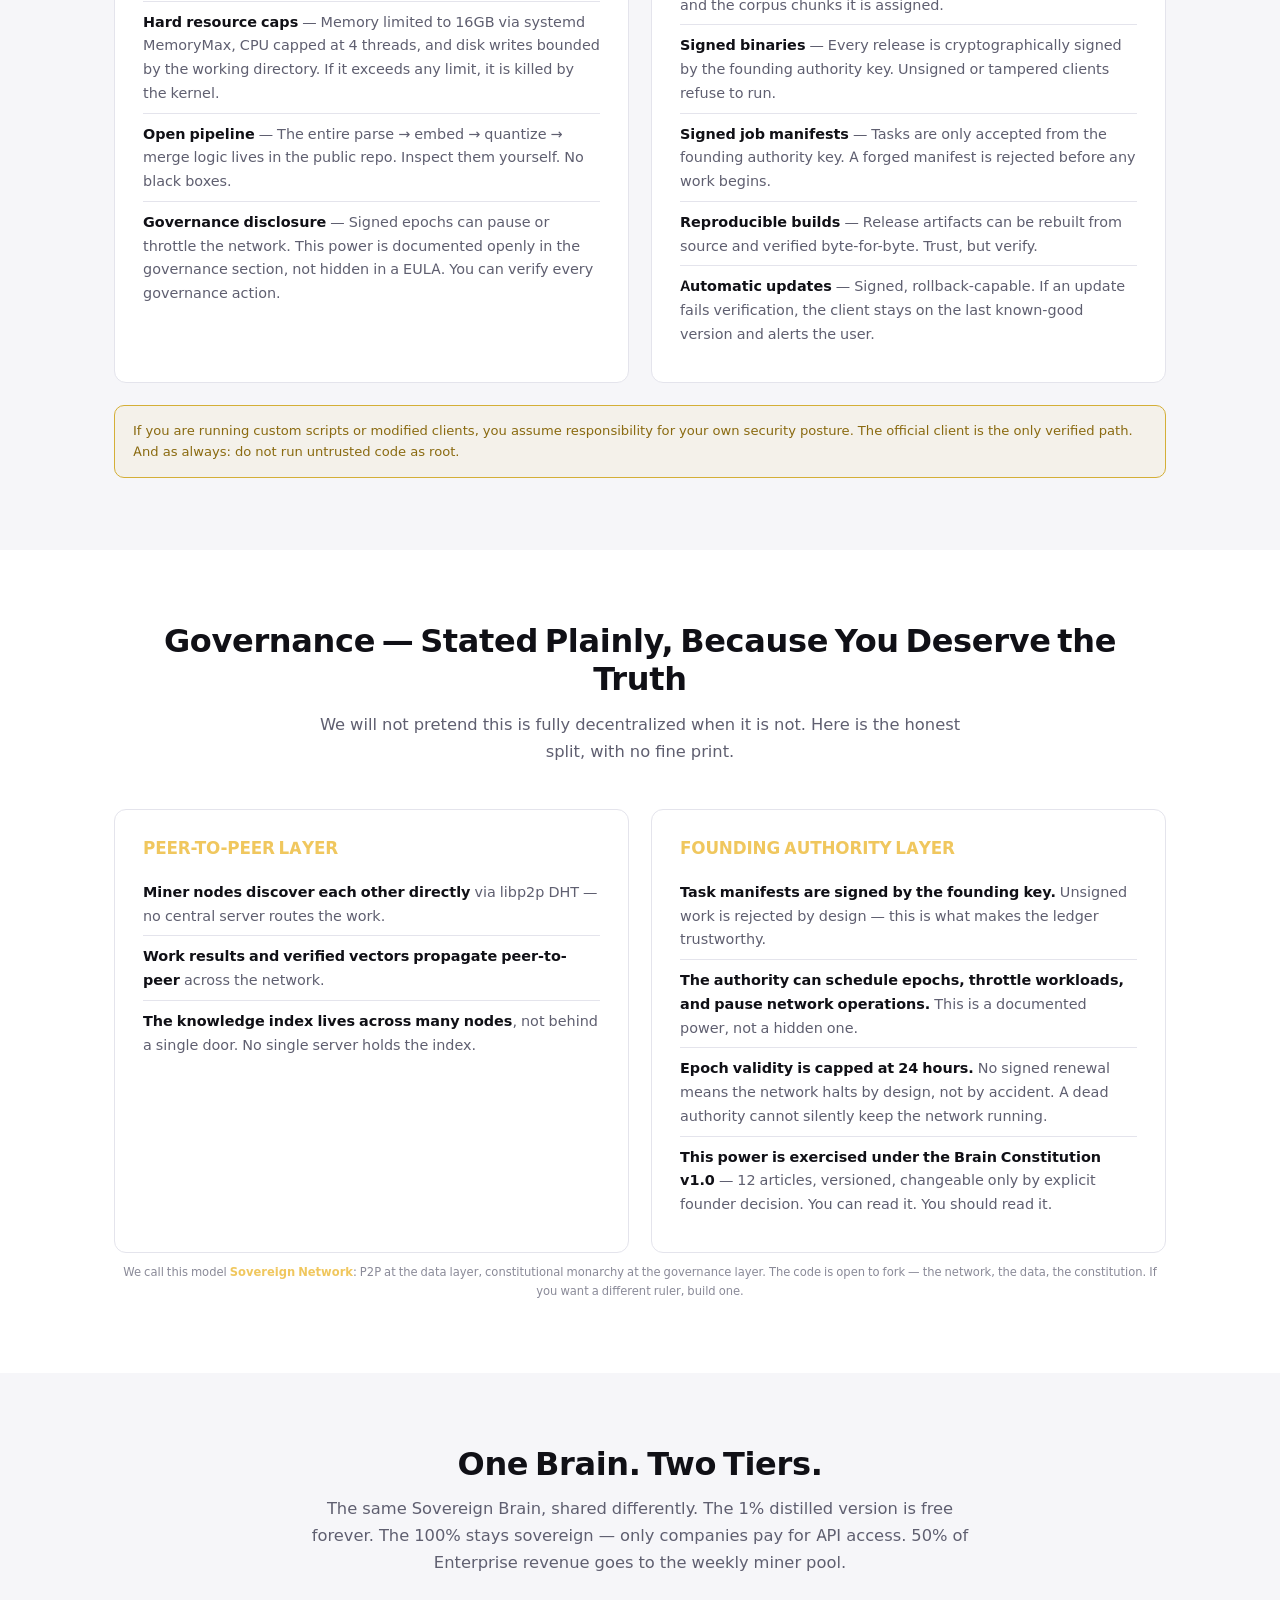
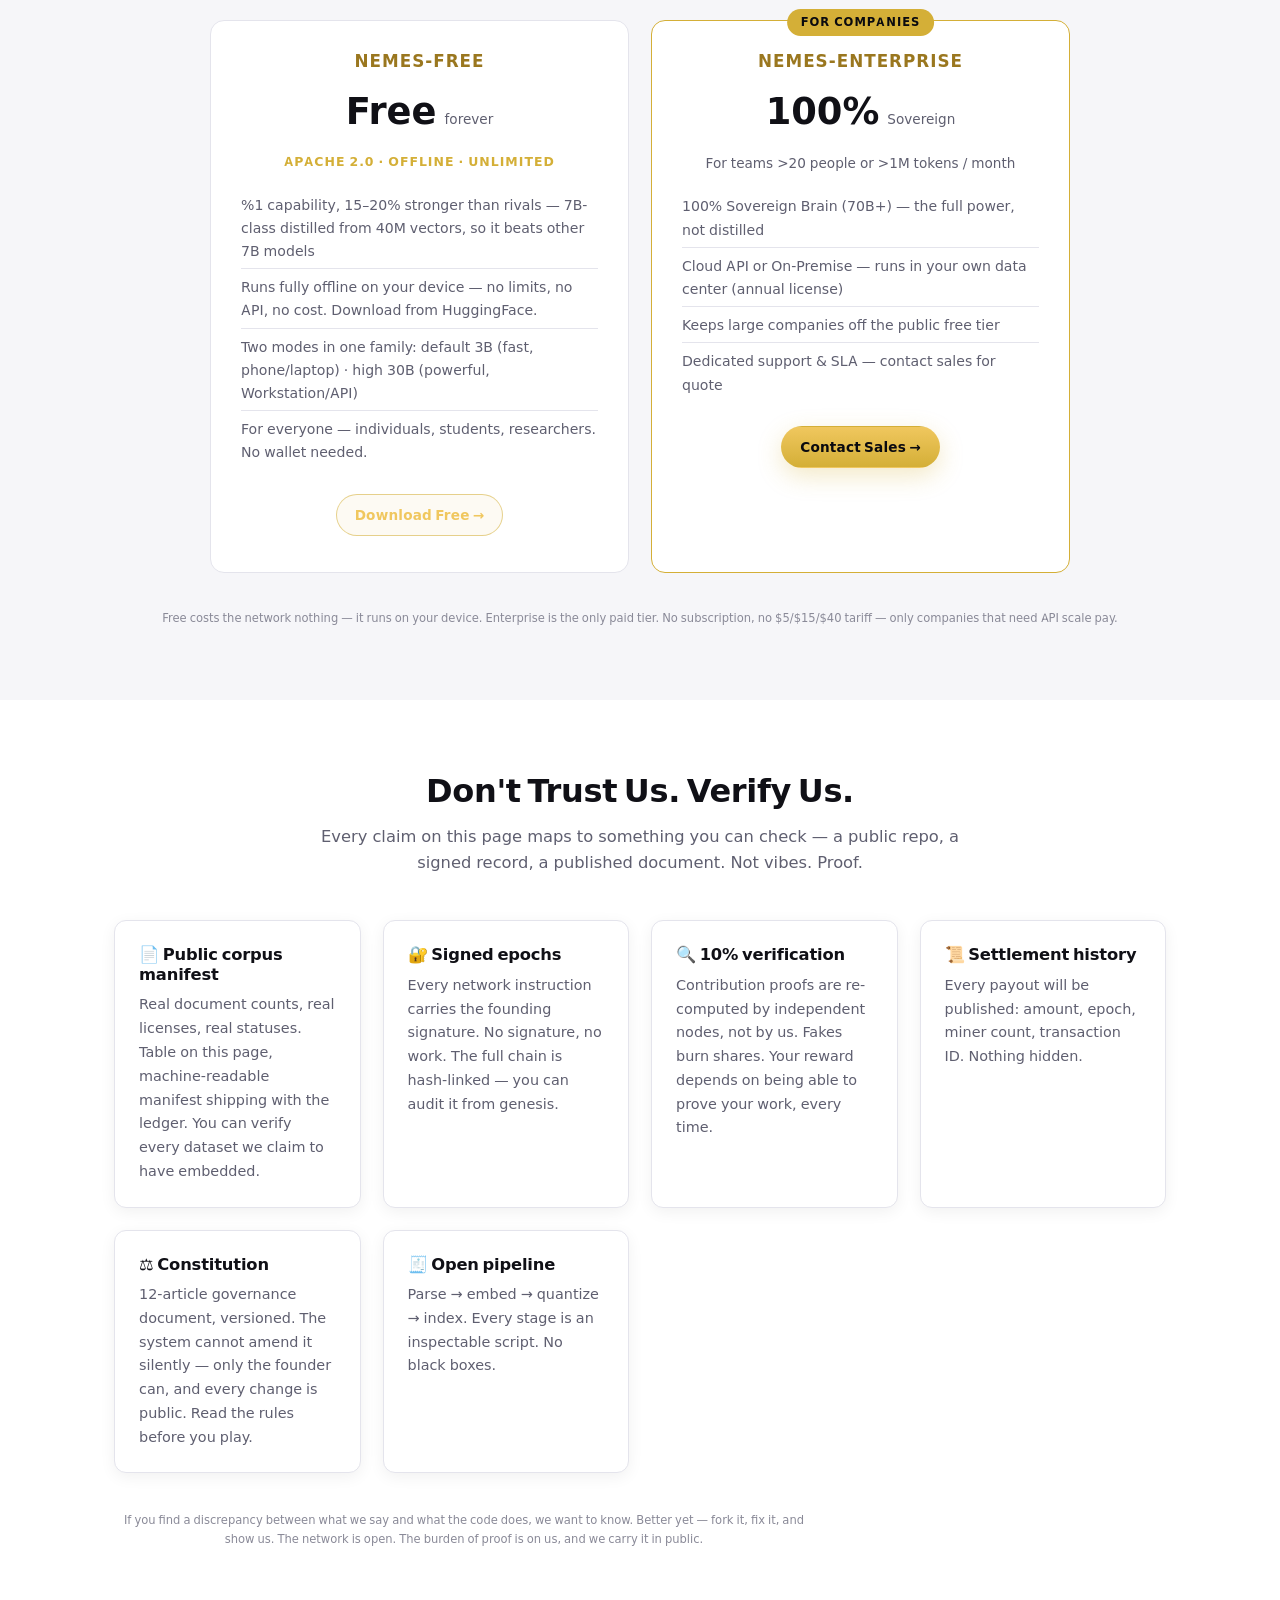
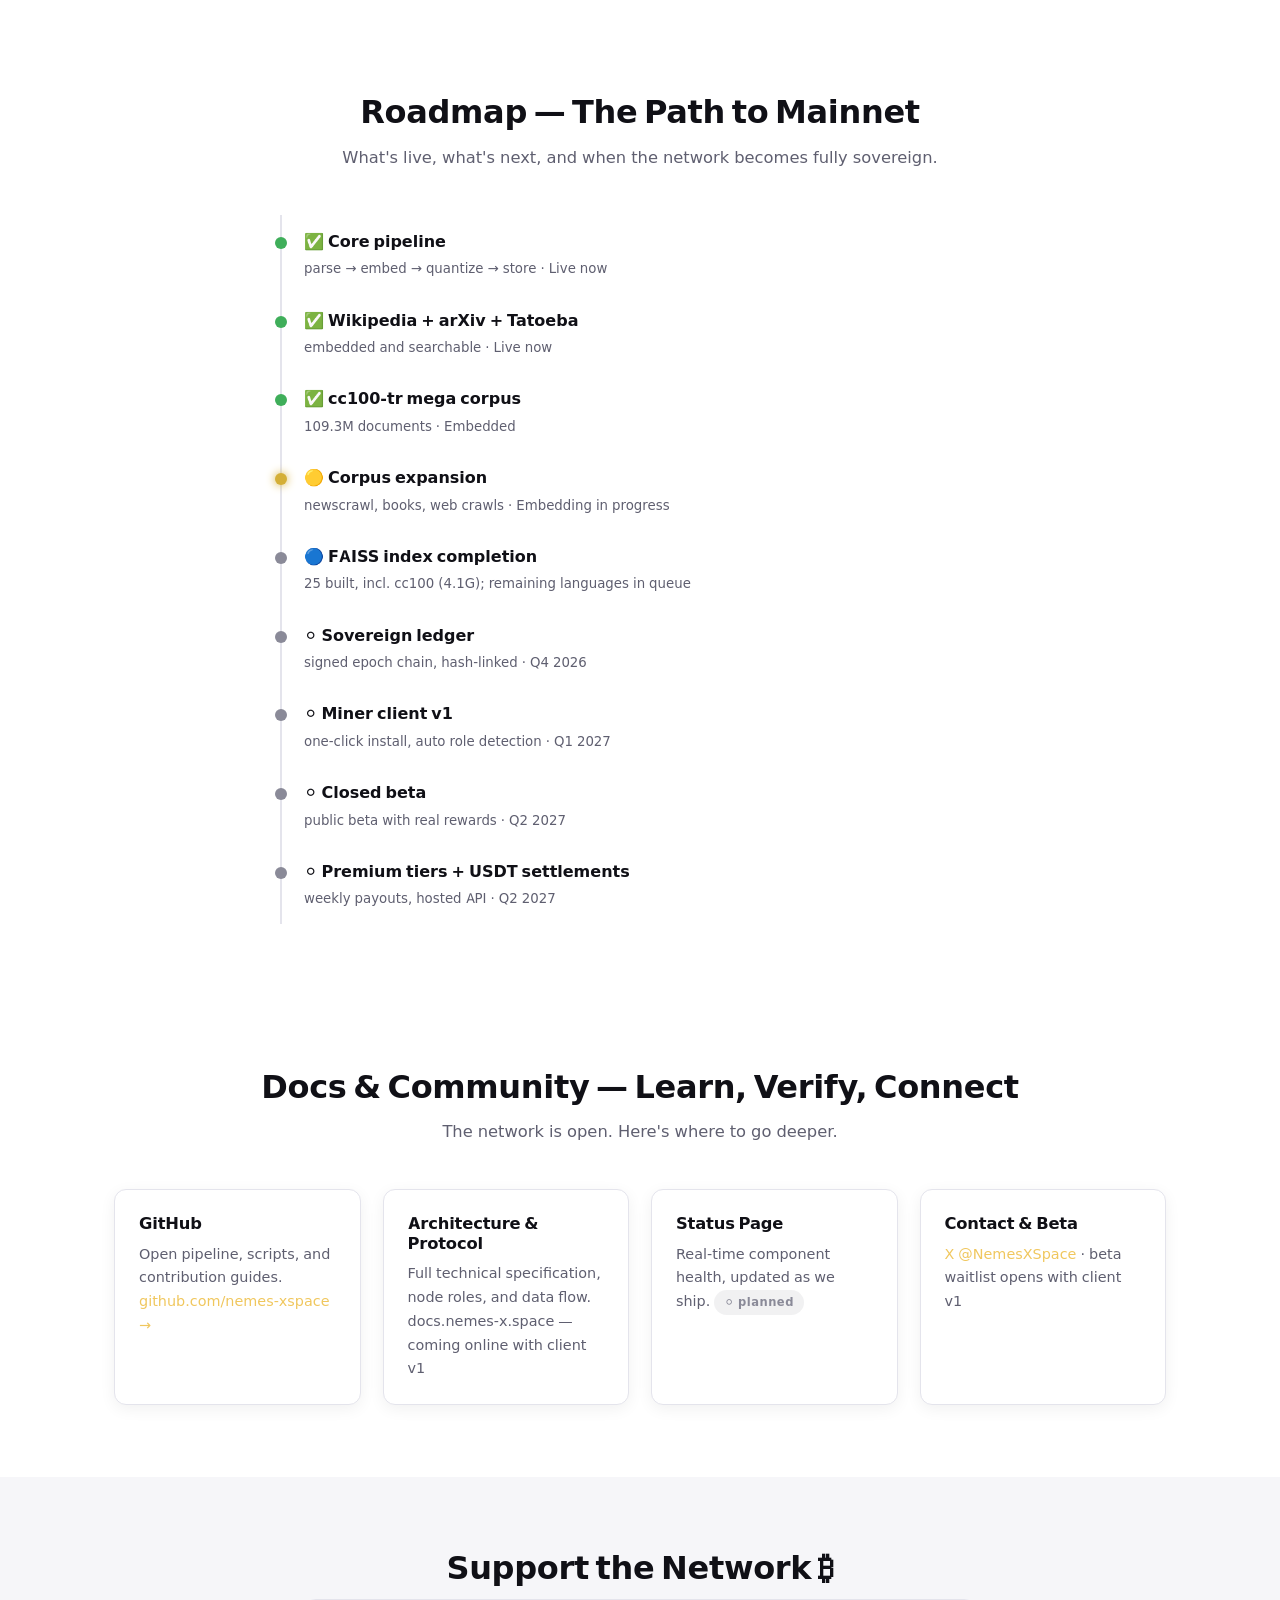
==== commit 80d4fbba: "strip LIVE: proofs etiketi + gorunur kirmizi nokta" ====
--- a/index.html
+++ b/index.html
@@ -78,7 +78,7 @@
   <div><b>109M+</b><small data-i18n="index.stat_vec">vectors embedded to date</small></div>
   <div><b>25</b><small data-i18n="index.stat_faiss">faiss indices built</small></div>
   <div><b>25</b><small data-i18n="index.stat_corpora">corpora · growing — live, open, and verifiable</small></div>
-  <div><b id="nx-live-kanit">—</b><small><span class="live-dot"></span>LIVE · <span id="nx-live-nemes">—</span> NEMES</small></div>
+  <div><b id="nx-live-kanit">—</b><small><span class="live-dot"></span>LIVE proofs · <span id="nx-live-nemes">—</span> NEMES</small></div>
 </div></div>
 
 <section style="background:var(--bg2);border-top:1px solid var(--line);border-bottom:1px solid var(--line)"><div class="wrap-narrow" style="text-align:center;padding:36px 0 28px">
--- a/assets/style.css
+++ b/assets/style.css
@@ -188,7 +188,7 @@
 .strip div{text-align:center}
 .strip b{display:block; font-size:1.6rem; color:var(--gold); font-variant-numeric:tabular-nums; font-weight:800}
 .strip small{color:var(--mut)}
-.live-dot{display:inline-block; width:8px; height:8px; border-radius:50%; background:#e5484d; margin-inline-end:6px; animation:nx-blink 1.6s ease-in-out infinite}
+.live-dot{display:inline-block; width:9px; height:9px; border-radius:50%; background:#ff3b30; margin-inline-end:7px; vertical-align:1px; box-shadow:0 0 8px rgba(255,59,48,.8); animation:nx-blink 1.6s ease-in-out infinite}
 @keyframes nx-blink{0%,100%{opacity:1}50%{opacity:.3}}
 @media (prefers-reduced-motion:reduce){.live-dot{animation:none}}
 .asof{text-align:center; color:var(--dim); font-size:.72rem; padding:10px 0 0}
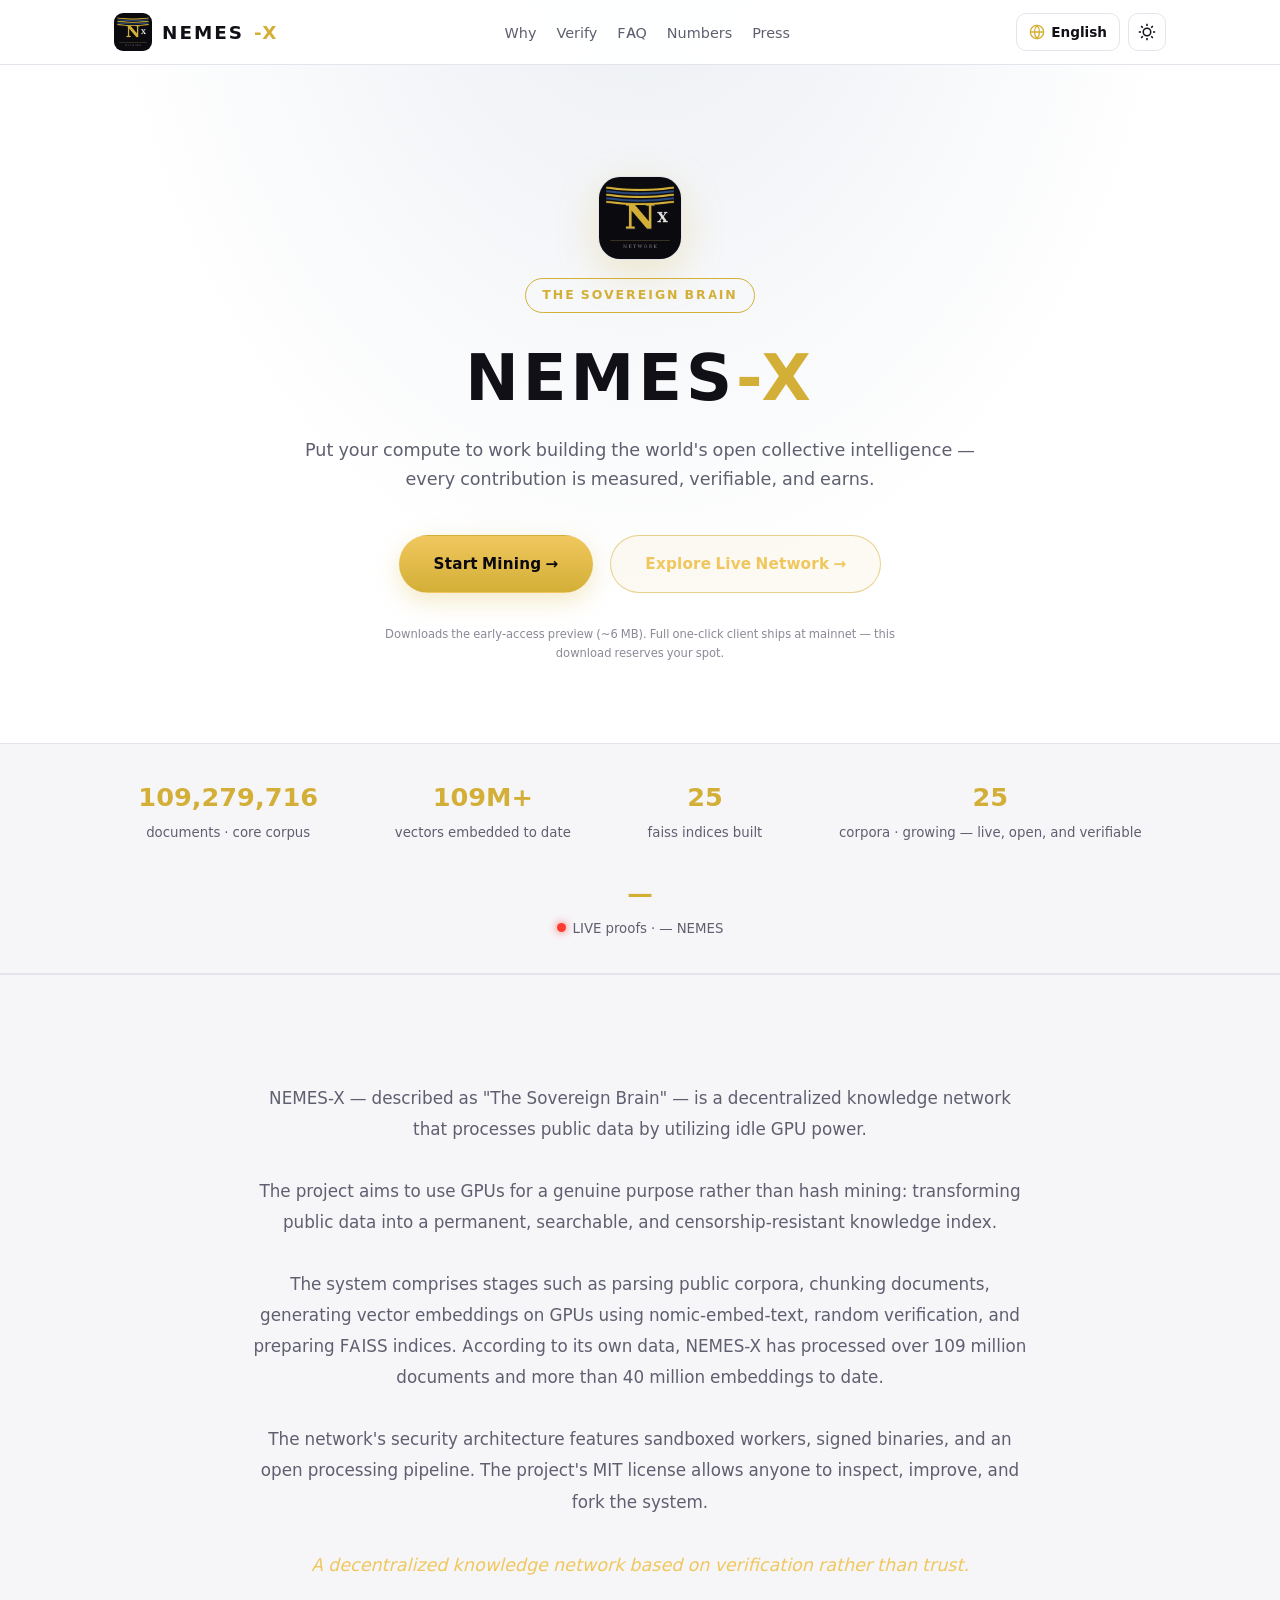
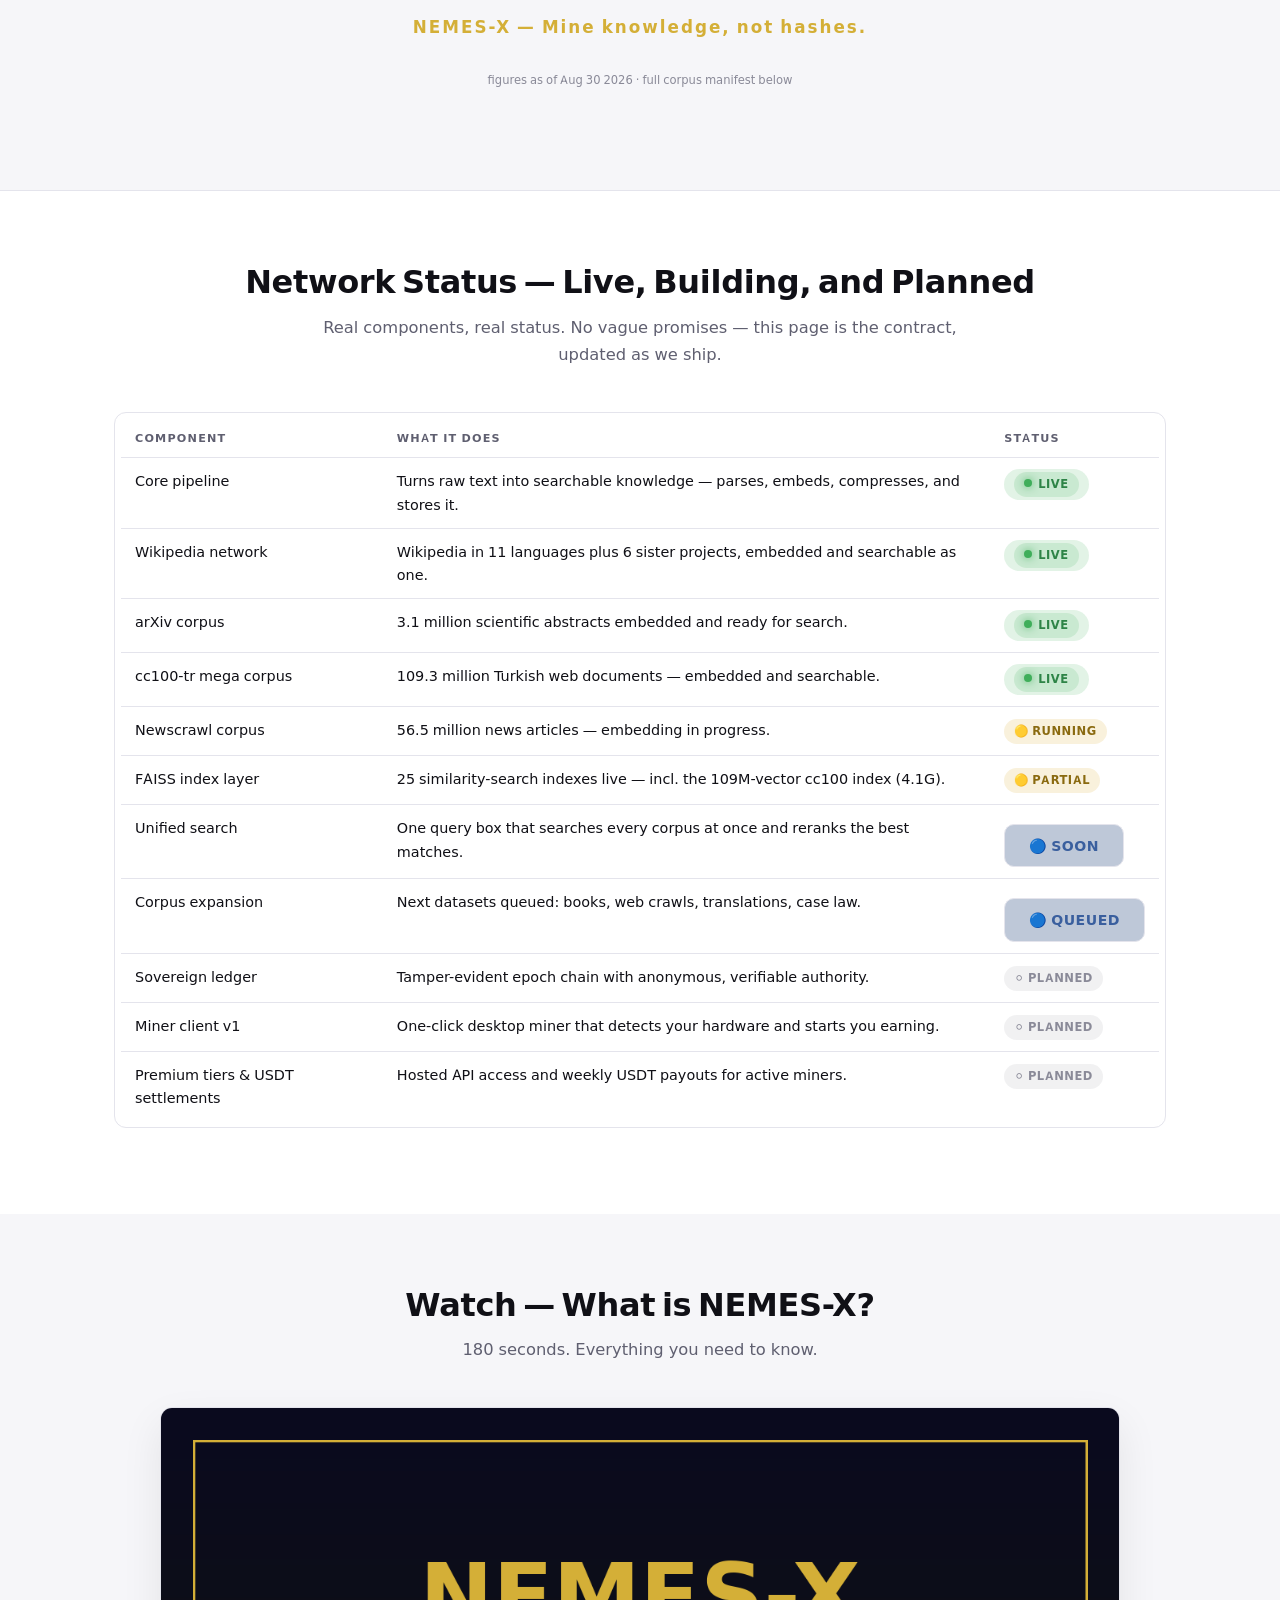
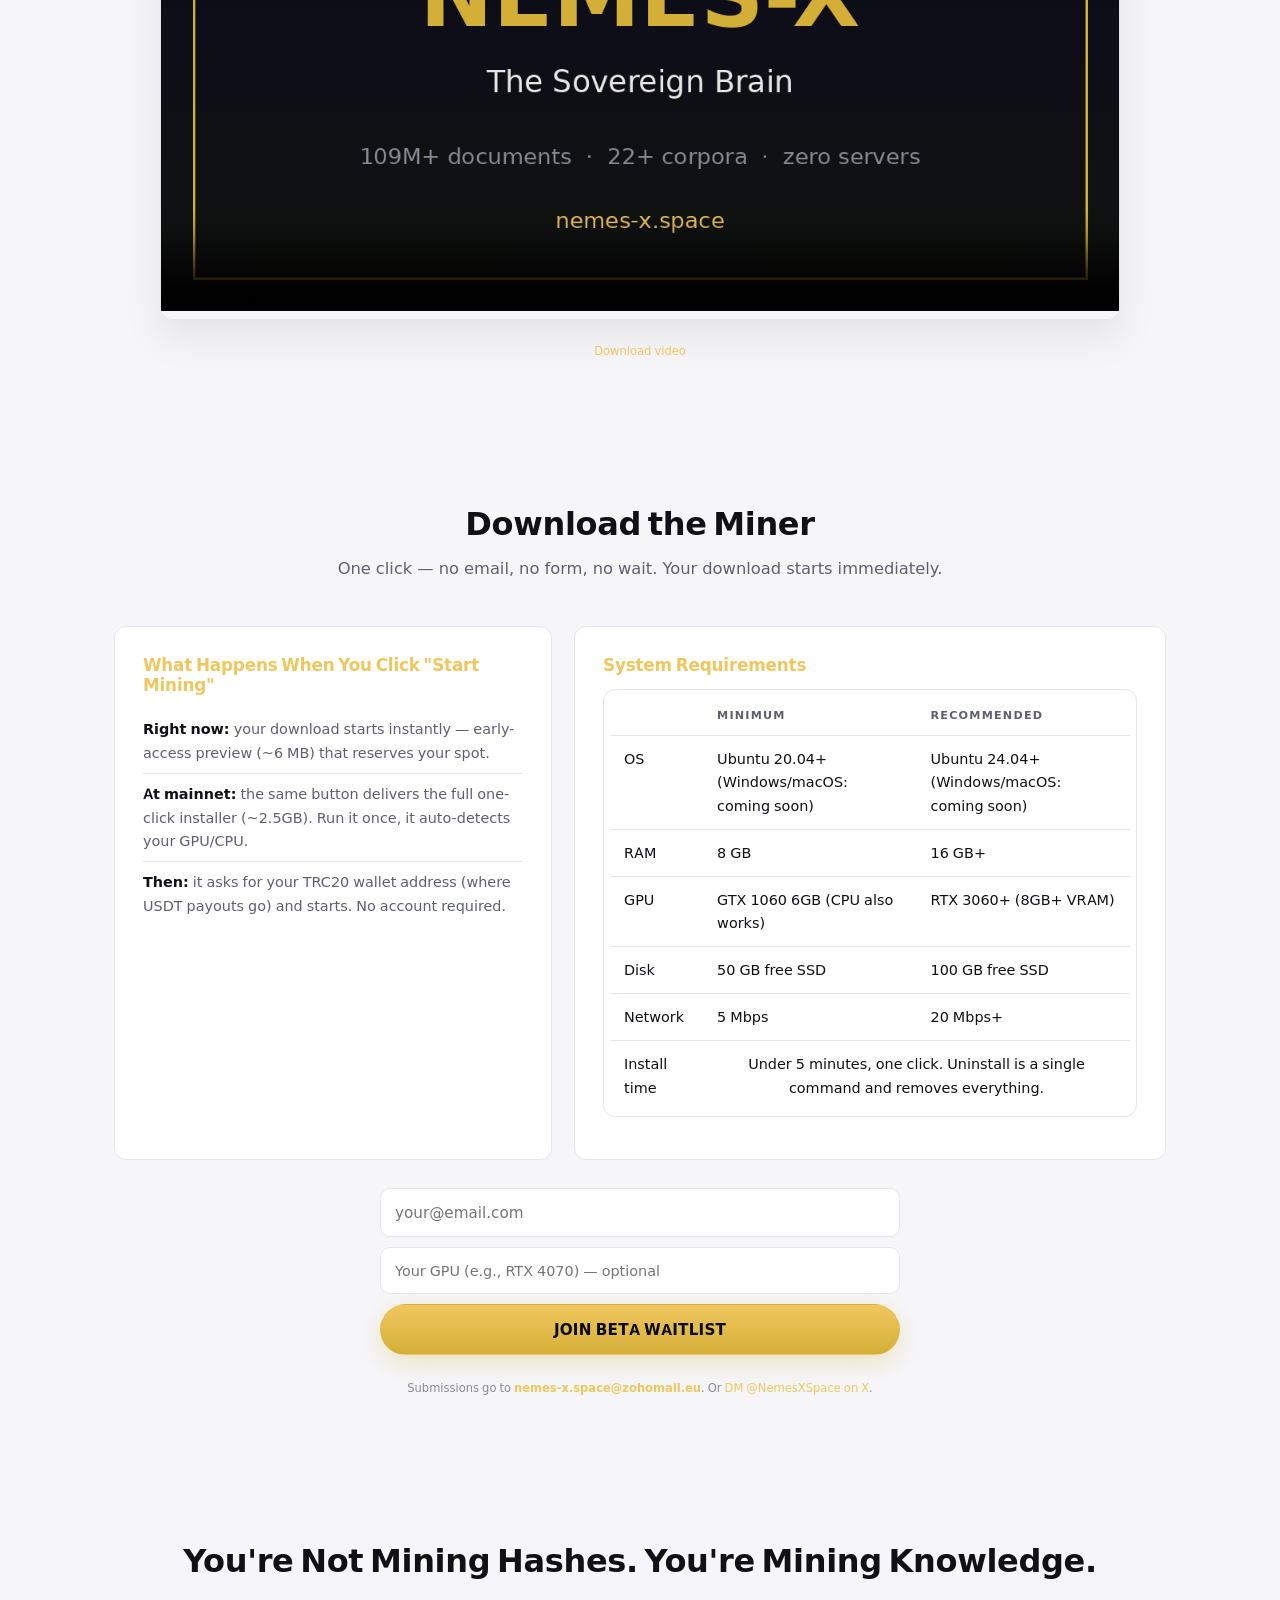
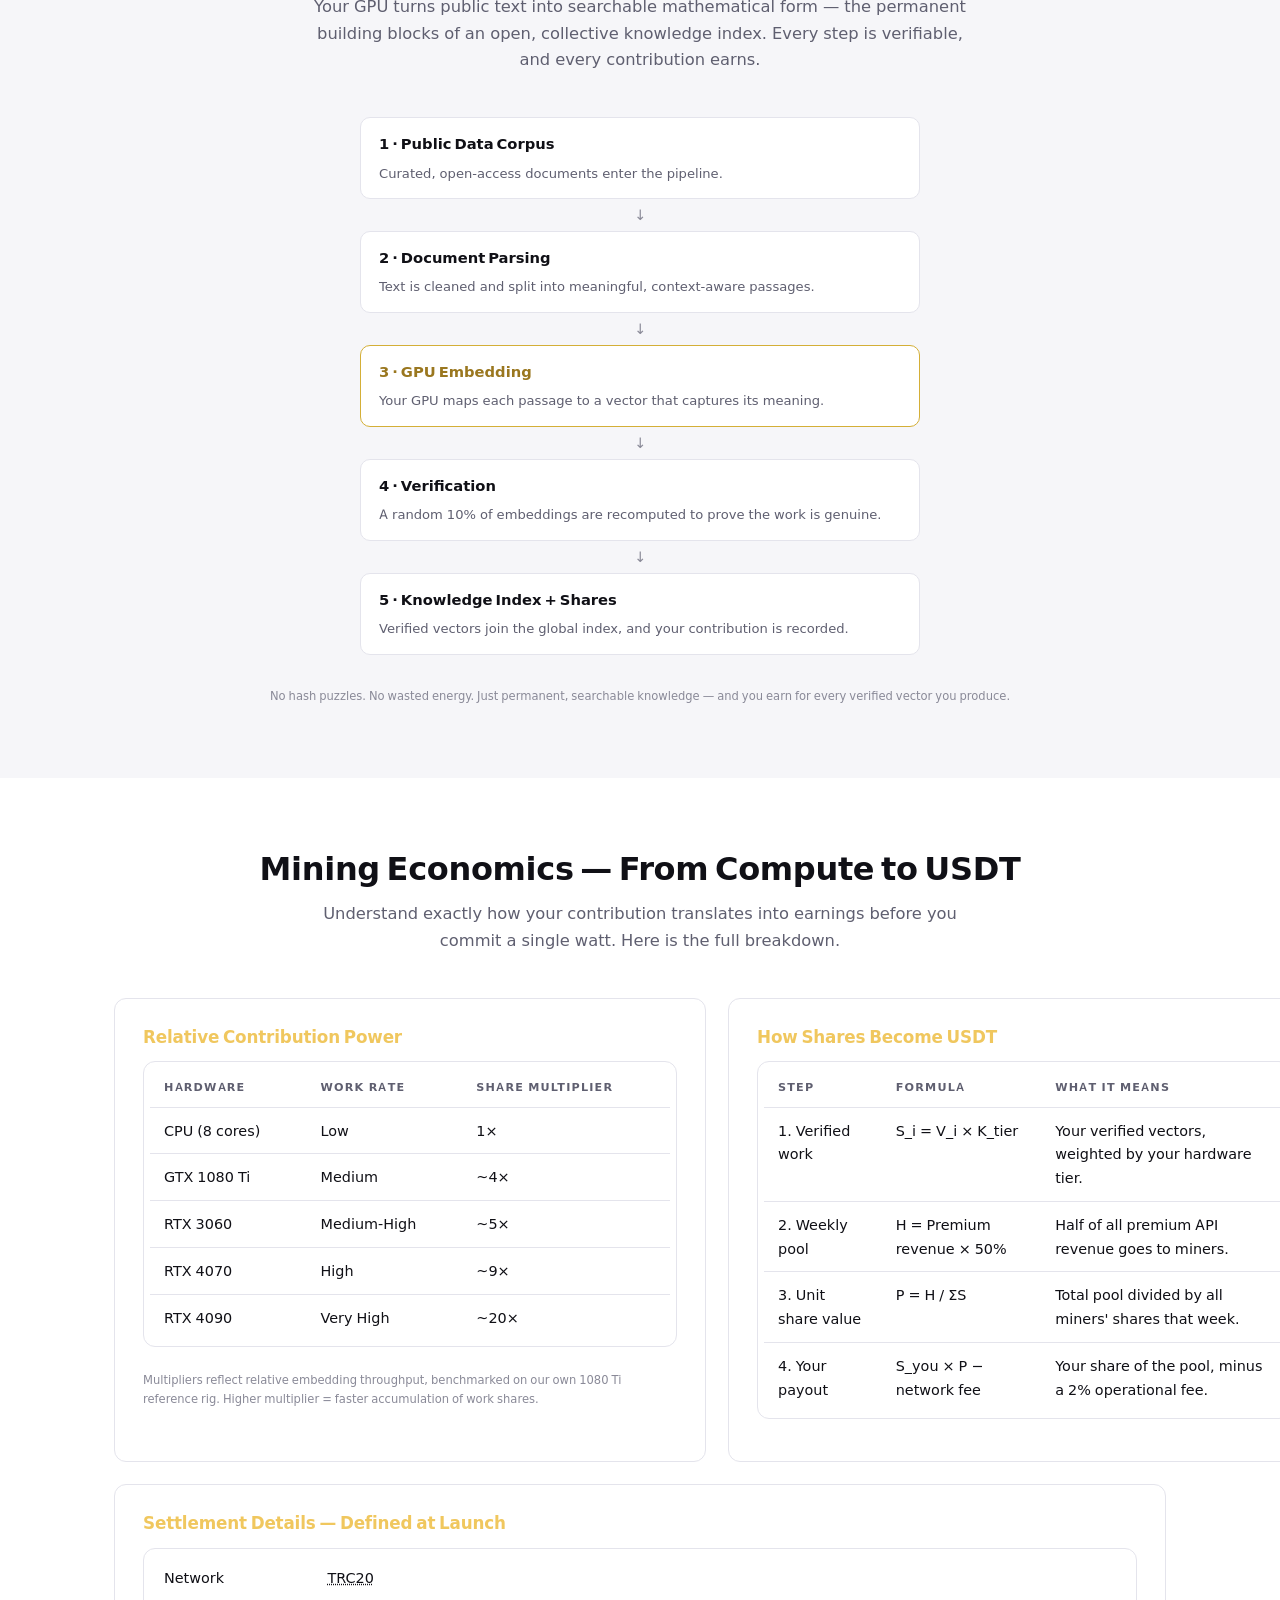
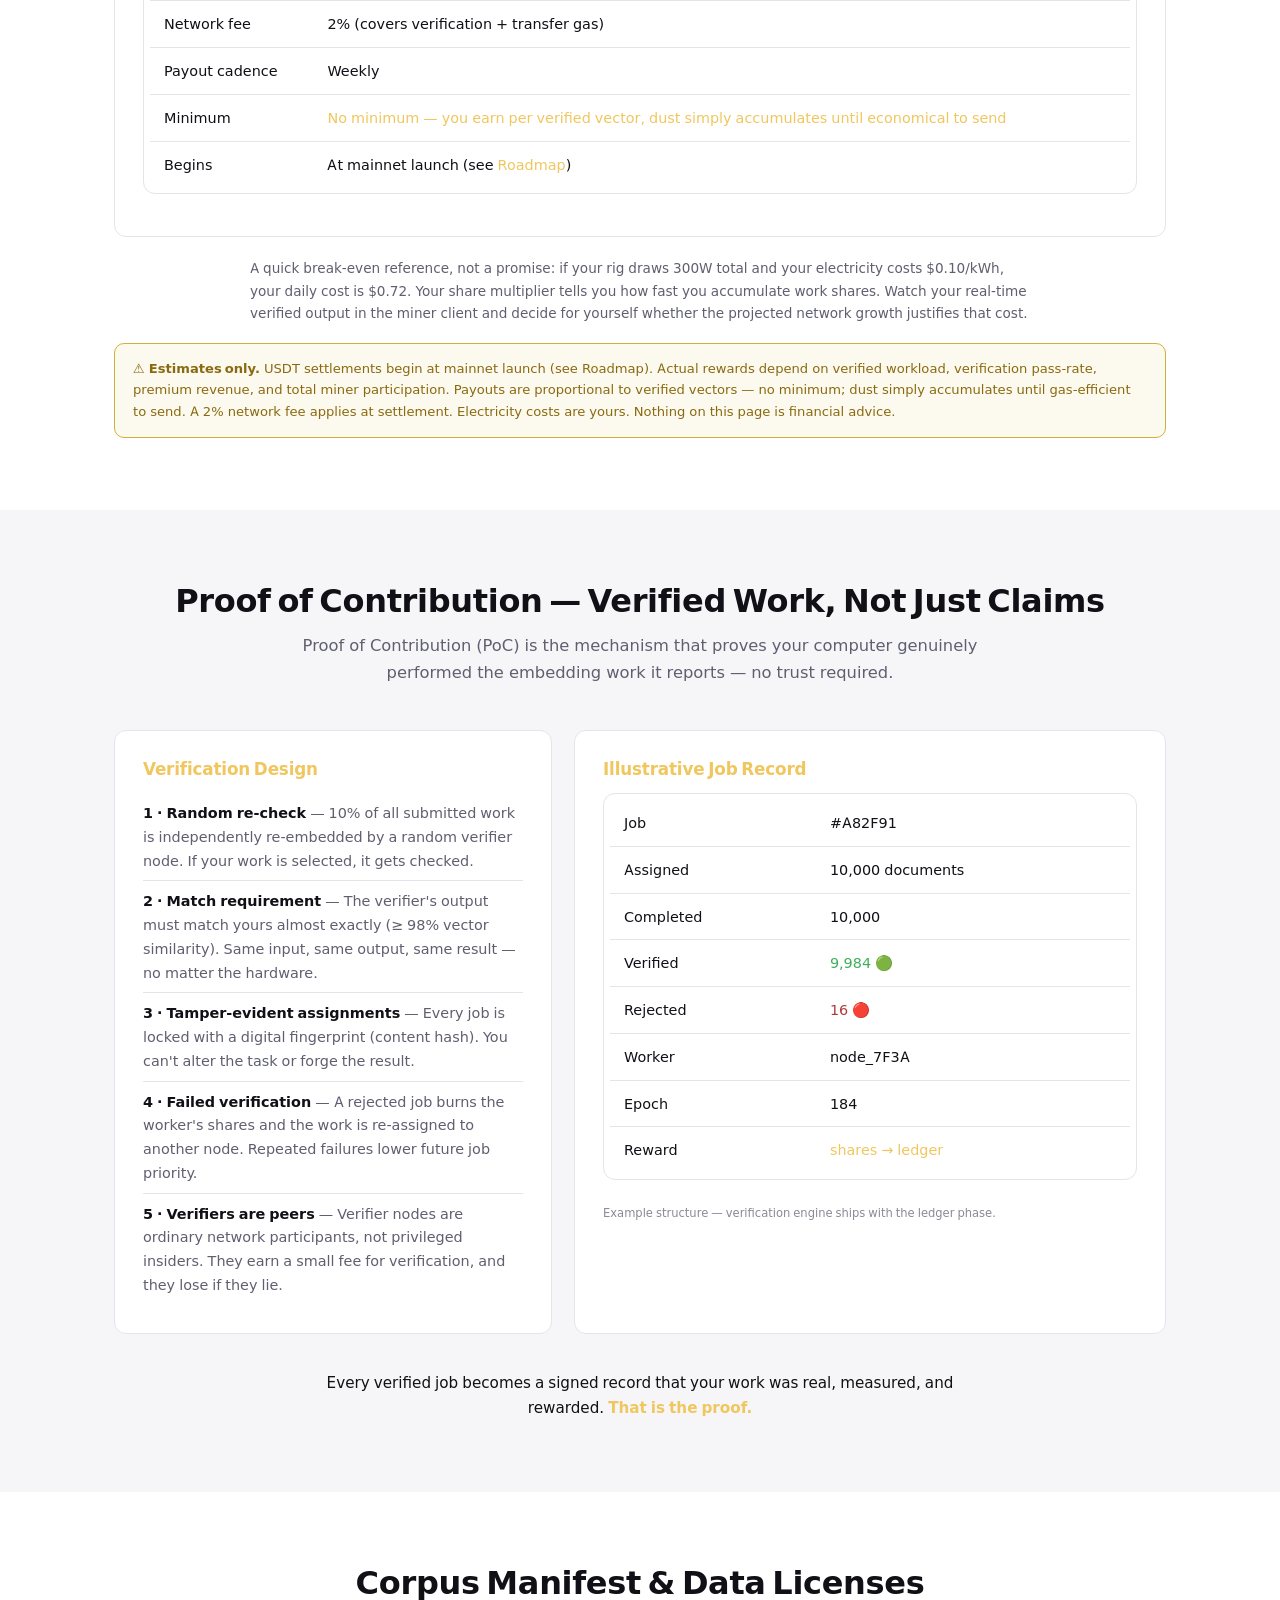
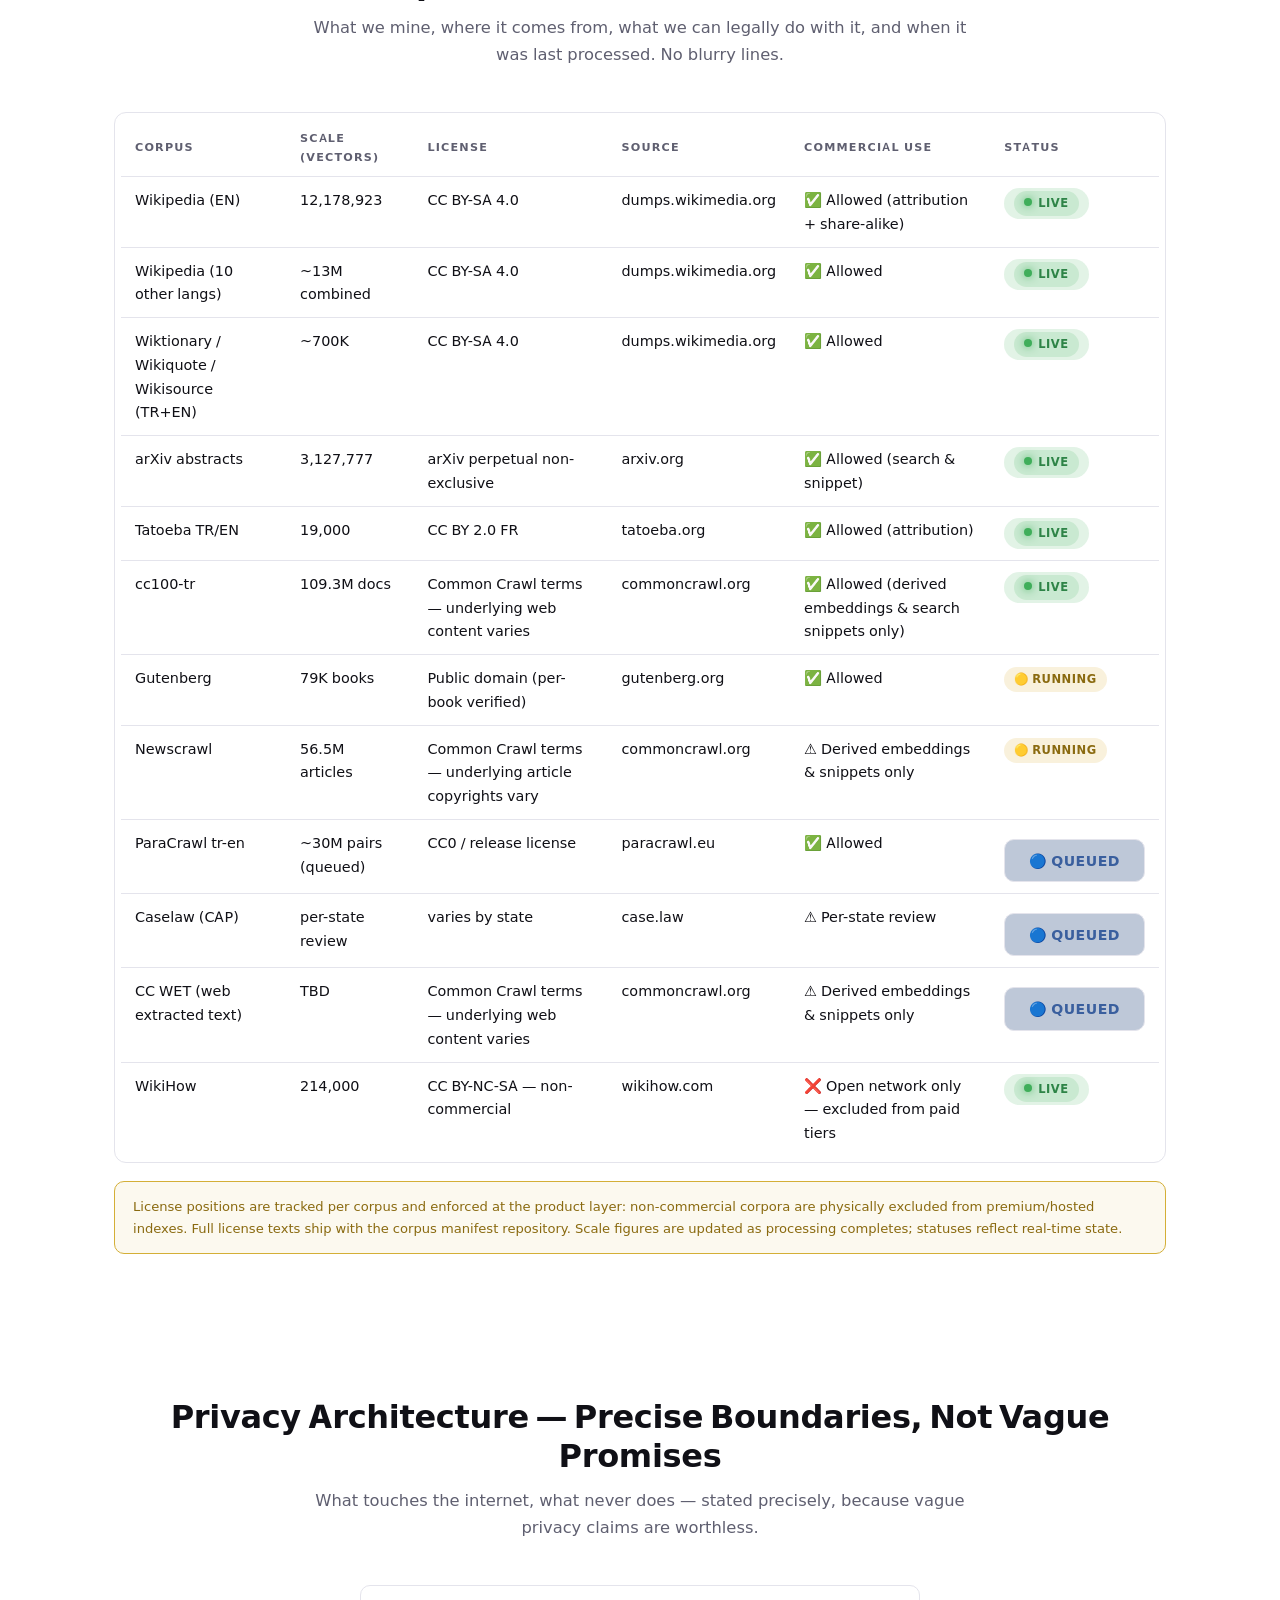
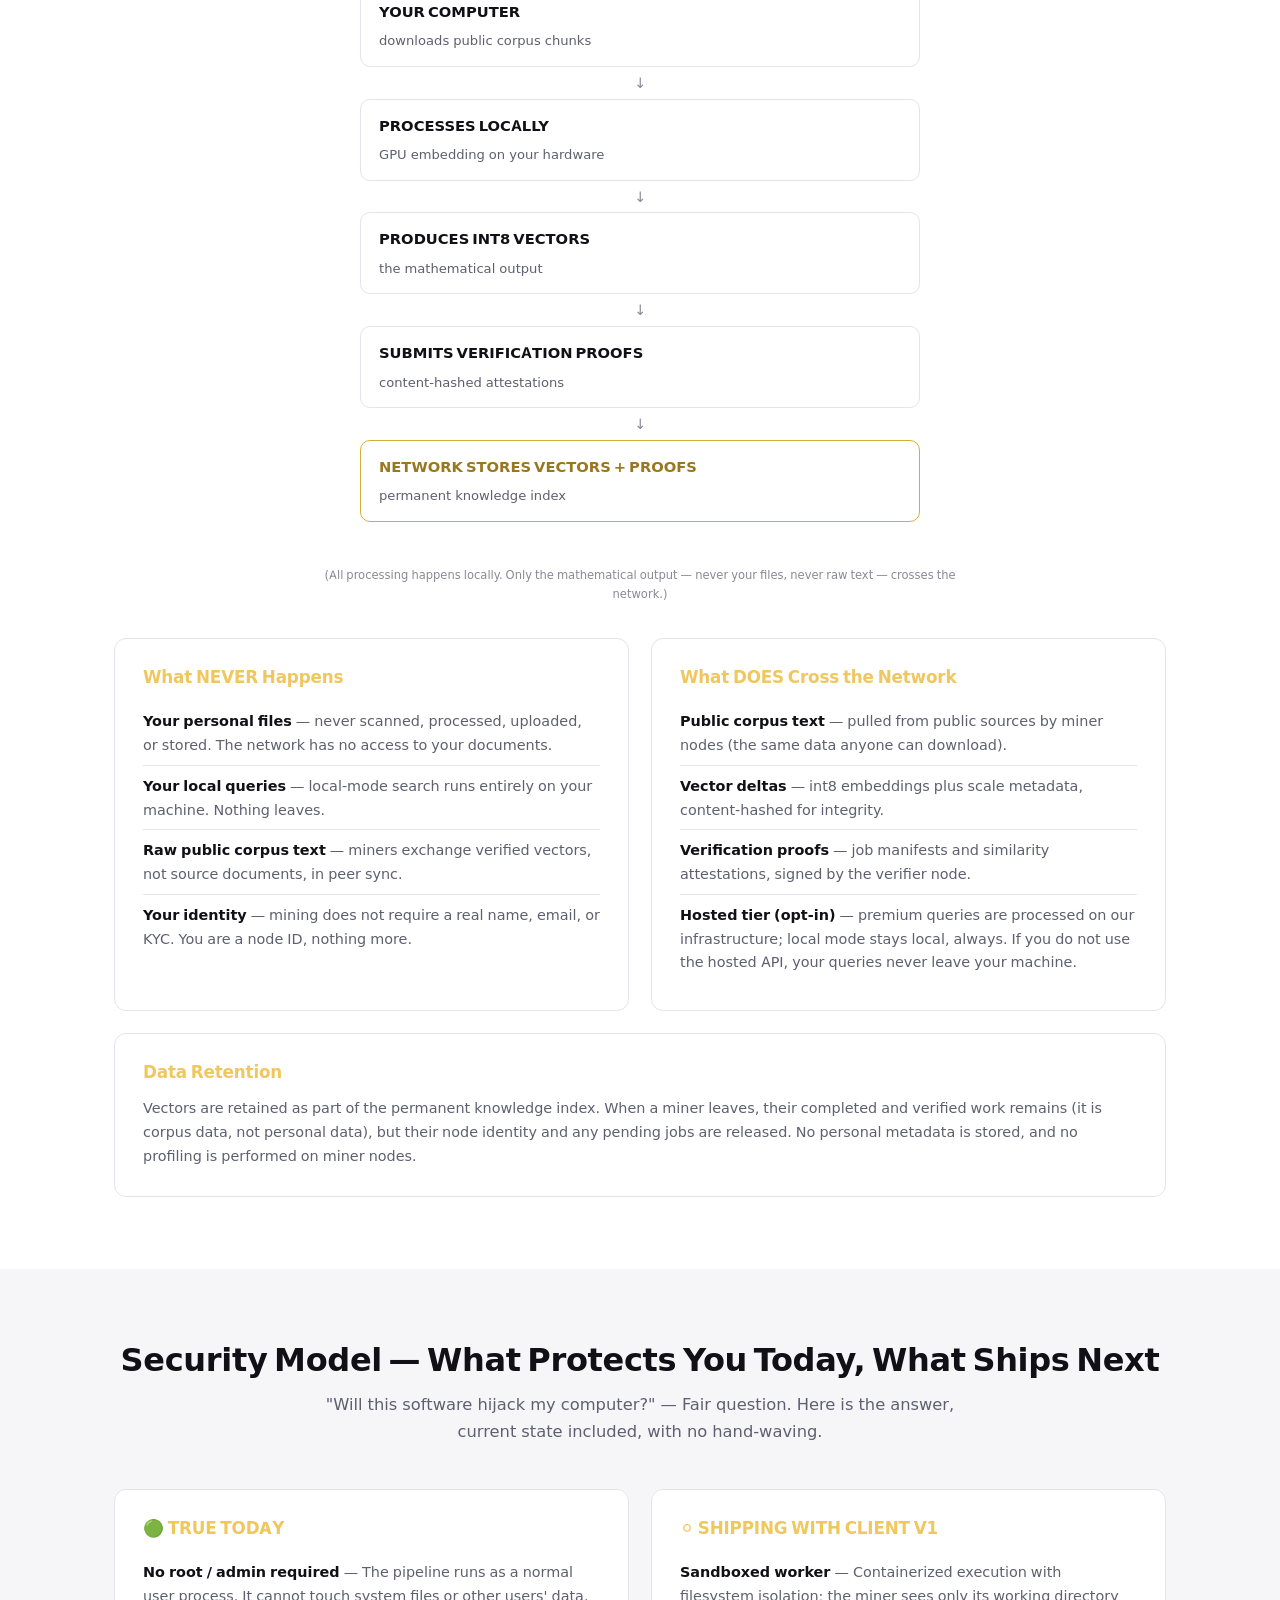
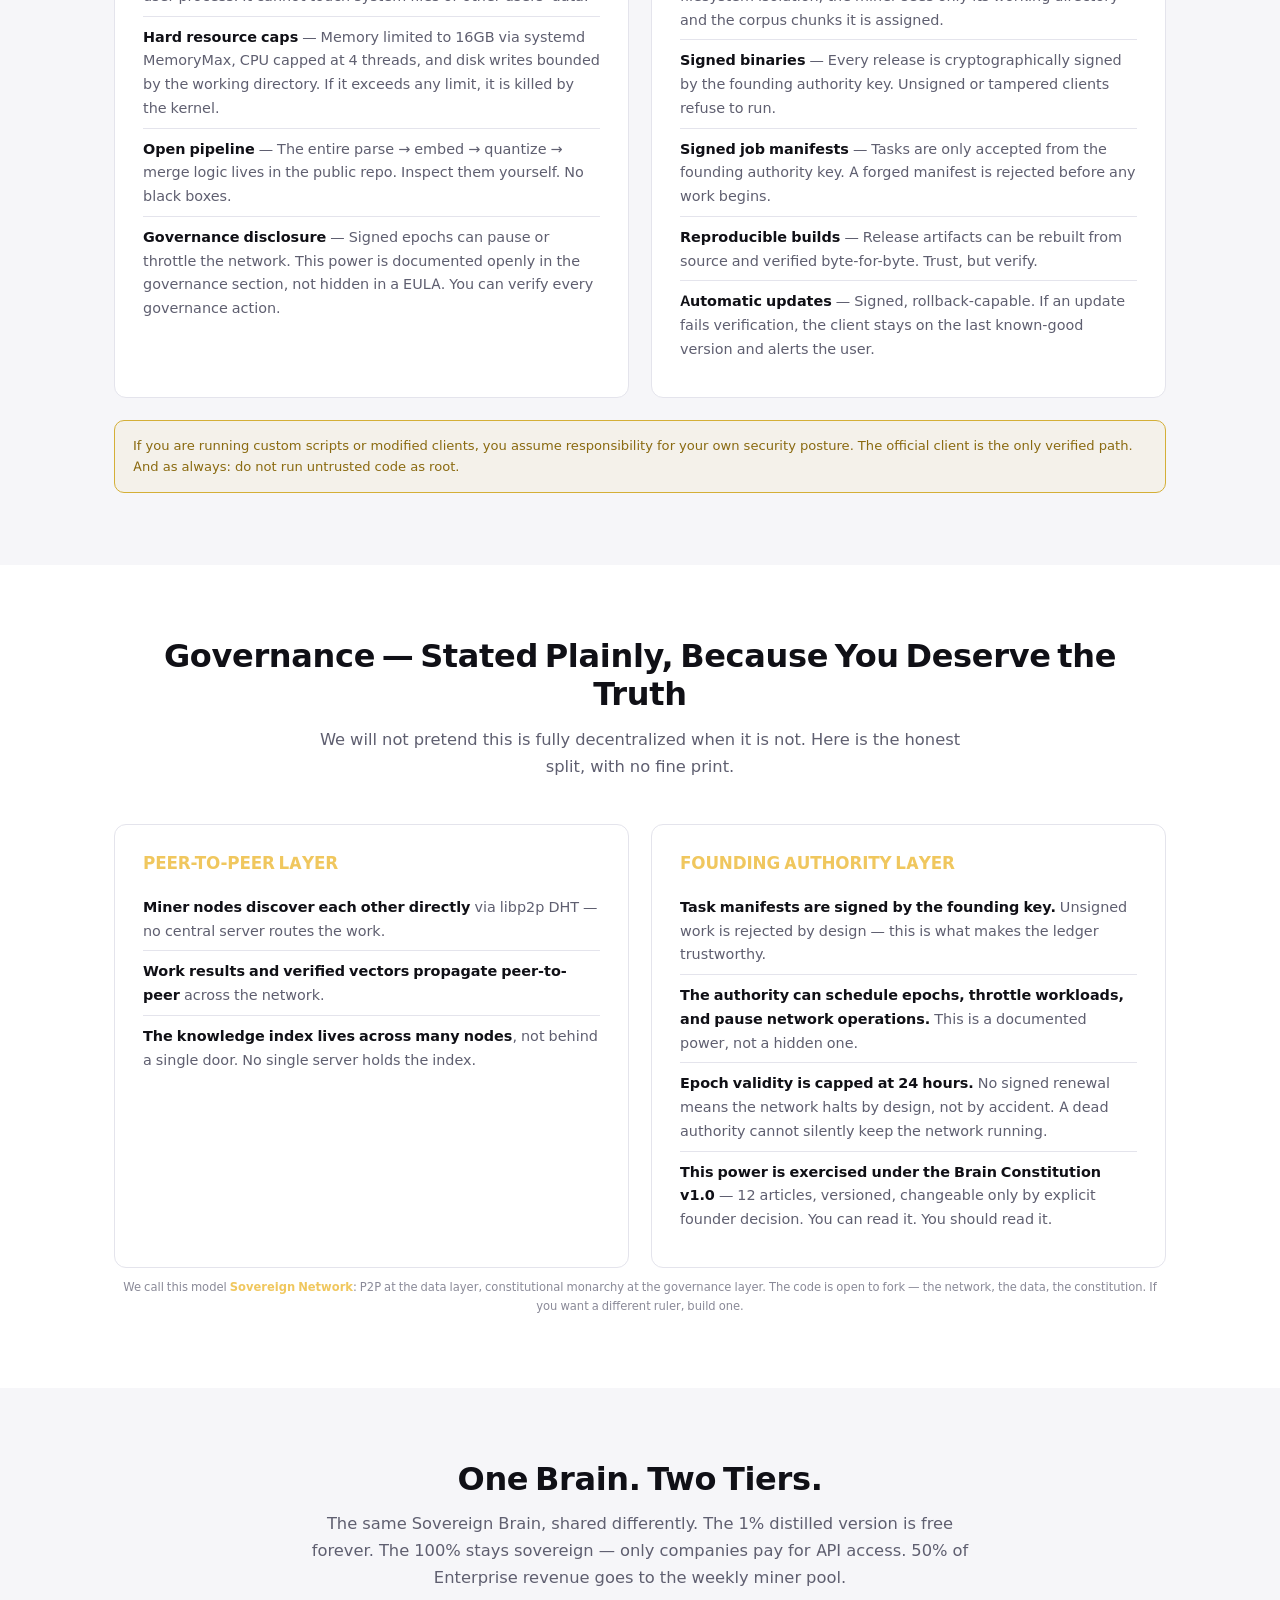
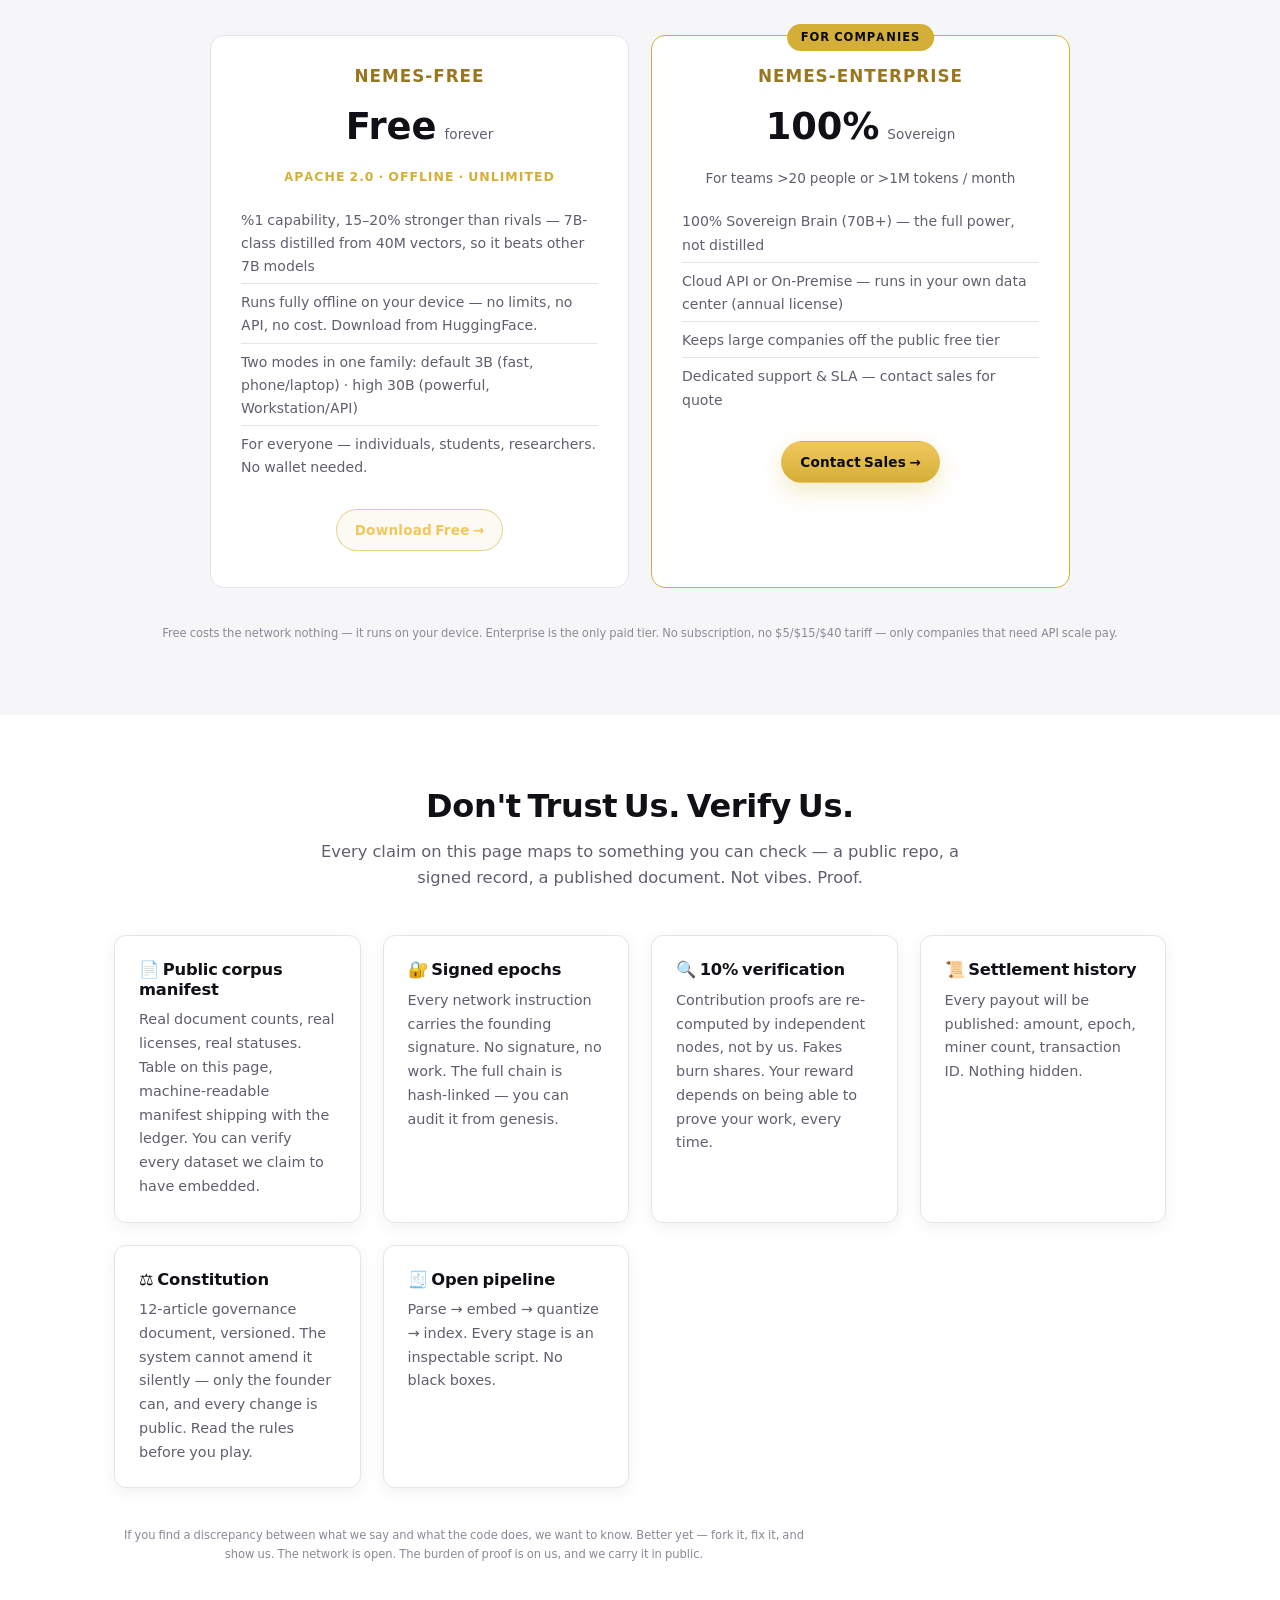
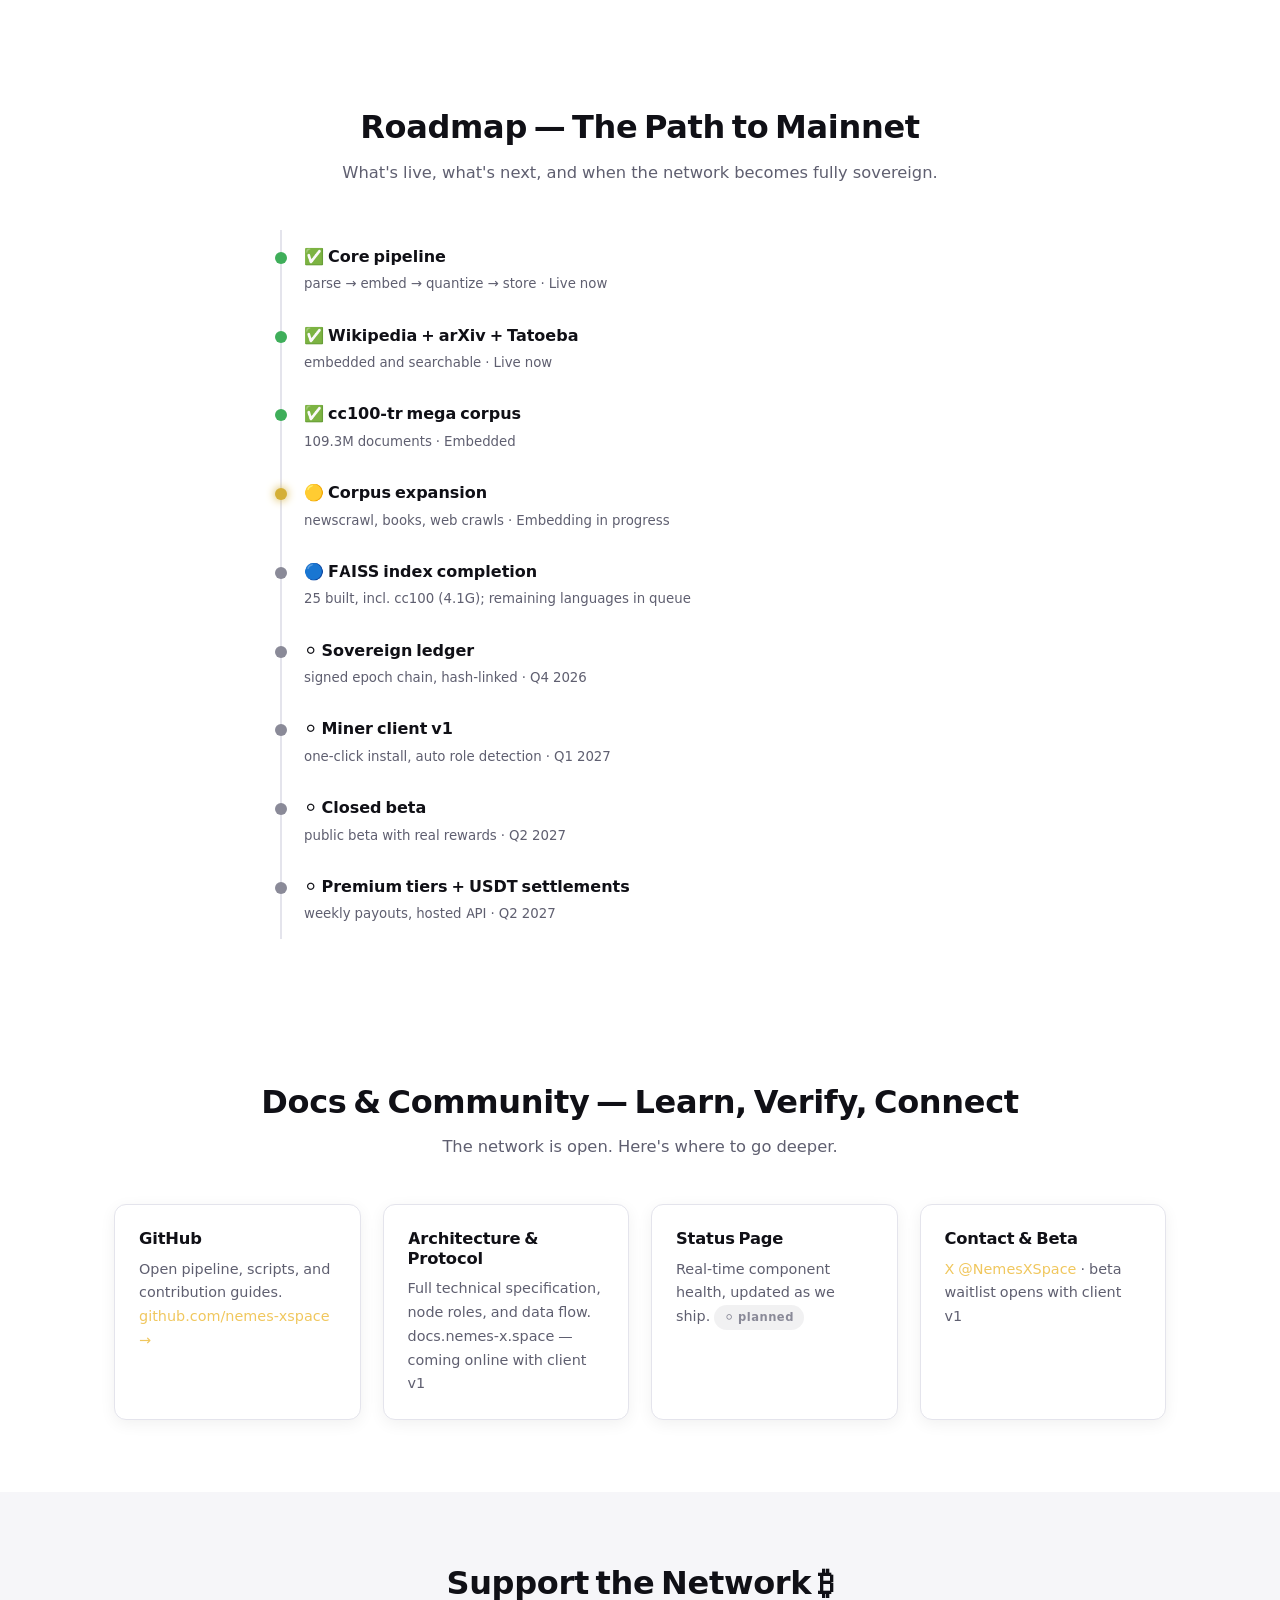
==== commit c4ca805b: "LIVE rozetleri yanip sonen yesil nokta (statu + seffaflik tablosu)" ====
--- a/index.html
+++ b/index.html
@@ -98,10 +98,10 @@
   <p class="lead" data-i18n="index.status_sub">Real components, real status. No vague promises — this page is the contract, updated as we ship.</p>
   <div class="tblwrap"><table class="tbl">
     <tr><th data-i18n="index.tbl_component">Component</th><th data-i18n="index.tbl_what">What it does</th><th data-i18n="index.tbl_status">Status</th></tr>
-    <tr><td data-i18n="index.st_pipeline_n">Core pipeline</td><td data-i18n="index.st_pipeline_d">Turns raw text into searchable knowledge — parses, embeds, compresses, and stores it.</td><td><span class="st live">🟢 <span data-i18n="shared.st_live">LIVE</span></span></td></tr>
-    <tr><td data-i18n="index.st_wiki_n">Wikipedia network</td><td data-i18n="index.st_wiki_d">Wikipedia in 11 languages plus 6 sister projects, embedded and searchable as one.</td><td><span class="st live">🟢 <span data-i18n="shared.st_live">LIVE</span></span></td></tr>
-    <tr><td data-i18n="index.st_arxiv_n">arXiv corpus</td><td data-i18n="index.st_arxiv_d">3.1 million scientific abstracts embedded and ready for search.</td><td><span class="st live">🟢 <span data-i18n="shared.st_live">LIVE</span></span></td></tr>
-    <tr><td data-i18n="index.st_cc100_n">cc100-tr mega corpus</td><td data-i18n="index.st_cc100_d">109.3 million Turkish web documents — embedded and searchable.</td><td><span class="st live">🟢 <span data-i18n="shared.st_live">LIVE</span></span></td></tr>
+    <tr><td data-i18n="index.st_pipeline_n">Core pipeline</td><td data-i18n="index.st_pipeline_d">Turns raw text into searchable knowledge — parses, embeds, compresses, and stores it.</td><td><span class="st live"><span class="st live"><span class="pulse-green"></span><span data-i18n="shared.st_live">LIVE</span></span></span></td></tr>
+    <tr><td data-i18n="index.st_wiki_n">Wikipedia network</td><td data-i18n="index.st_wiki_d">Wikipedia in 11 languages plus 6 sister projects, embedded and searchable as one.</td><td><span class="st live"><span class="st live"><span class="pulse-green"></span><span data-i18n="shared.st_live">LIVE</span></span></span></td></tr>
+    <tr><td data-i18n="index.st_arxiv_n">arXiv corpus</td><td data-i18n="index.st_arxiv_d">3.1 million scientific abstracts embedded and ready for search.</td><td><span class="st live"><span class="st live"><span class="pulse-green"></span><span data-i18n="shared.st_live">LIVE</span></span></span></td></tr>
+    <tr><td data-i18n="index.st_cc100_n">cc100-tr mega corpus</td><td data-i18n="index.st_cc100_d">109.3 million Turkish web documents — embedded and searchable.</td><td><span class="st live"><span class="st live"><span class="pulse-green"></span><span data-i18n="shared.st_live">LIVE</span></span></span></td></tr>
     <tr><td data-i18n="index.st_newscrawl_n">Newscrawl corpus</td><td data-i18n="index.st_newscrawl_d">56.5 million news articles — embedding in progress.</td><td><span class="st beta">🟡 <span data-i18n="shared.st_running">RUNNING</span></span></td></tr>
     <tr><td data-i18n="index.st_faiss_n">FAISS index layer</td><td data-i18n="index.st_faiss_d">25 similarity-search indexes live, incl. the 109M-vector cc100 index (4.1G).</td><td><span class="st beta">🟡 <span data-i18n="shared.st_partial">PARTIAL</span></span></td></tr>
     <tr><td data-i18n="index.st_search_n">Unified search</td><td data-i18n="index.st_search_d">One query box that searches every corpus at once and reranks the best matches.</td><td><span class="st soon">🔵 <span data-i18n="shared.st_soon">SOON</span></span></td></tr>
@@ -261,18 +261,18 @@
   <p class="lead" data-i18n="index.tr_sub">What we mine, where it comes from, what we can legally do with it, and when it was last processed. No blurry lines.</p>
   <div class="tblwrap"><table class="tbl">
     <tr><th data-i18n="index.tr_h1">Corpus</th><th data-i18n="index.tr_h2">Scale (vectors)</th><th data-i18n="index.tr_h3">License</th><th data-i18n="index.tr_h4">Source</th><th data-i18n="index.tr_h5">Commercial use</th><th data-i18n="index.tr_h6">Status</th></tr>
-    <tr><td>Wikipedia (EN)</td><td>12,178,923</td><td>CC BY-SA 4.0</td><td>dumps.wikimedia.org</td><td data-i18n="index.tr_wiki_c">✅ Allowed (attribution + share-alike)</td><td><span class="st live">🟢 <span data-i18n="shared.st_live">LIVE</span></span></td></tr>
-    <tr><td data-i18n="index.tr_wiki10_n">Wikipedia (10 other langs)</td><td>~13M combined</td><td>CC BY-SA 4.0</td><td>dumps.wikimedia.org</td><td data-i18n="index.tr_allowed">✅ Allowed</td><td><span class="st live">🟢 <span data-i18n="shared.st_live">LIVE</span></span></td></tr>
-    <tr><td data-i18n="index.tr_sisters_n">Wiktionary / Wikiquote / Wikisource (TR+EN)</td><td>~700K</td><td>CC BY-SA 4.0</td><td>dumps.wikimedia.org</td><td data-i18n="index.tr_allowed">✅ Allowed</td><td><span class="st live">🟢 <span data-i18n="shared.st_live">LIVE</span></span></td></tr>
-    <tr><td data-i18n="index.tr_arxiv_n">arXiv abstracts</td><td>3,127,777</td><td>arXiv perpetual non-exclusive</td><td>arxiv.org</td><td data-i18n="index.tr_arxiv_c">✅ Allowed (search &amp; snippet)</td><td><span class="st live">🟢 <span data-i18n="shared.st_live">LIVE</span></span></td></tr>
-    <tr><td data-i18n="index.tr_tatoeba_n">Tatoeba TR/EN</td><td>19,000</td><td>CC BY 2.0 FR</td><td>tatoeba.org</td><td data-i18n="index.tr_tatoeba_c">✅ Allowed (attribution)</td><td><span class="st live">🟢 <span data-i18n="shared.st_live">LIVE</span></span></td></tr>
-    <tr><td>cc100-tr</td><td>109.3M docs</td><td data-i18n="index.tr_cc100_l">Common Crawl terms — underlying web content varies</td><td>commoncrawl.org</td><td data-i18n="index.tr_cc100_c">✅ Allowed (derived embeddings &amp; search snippets only)</td><td><span class="st live">🟢 <span data-i18n="shared.st_live">LIVE</span></span></td></tr>
+    <tr><td>Wikipedia (EN)</td><td>12,178,923</td><td>CC BY-SA 4.0</td><td>dumps.wikimedia.org</td><td data-i18n="index.tr_wiki_c">✅ Allowed (attribution + share-alike)</td><td><span class="st live"><span class="st live"><span class="pulse-green"></span><span data-i18n="shared.st_live">LIVE</span></span></span></td></tr>
+    <tr><td data-i18n="index.tr_wiki10_n">Wikipedia (10 other langs)</td><td>~13M combined</td><td>CC BY-SA 4.0</td><td>dumps.wikimedia.org</td><td data-i18n="index.tr_allowed">✅ Allowed</td><td><span class="st live"><span class="st live"><span class="pulse-green"></span><span data-i18n="shared.st_live">LIVE</span></span></span></td></tr>
+    <tr><td data-i18n="index.tr_sisters_n">Wiktionary / Wikiquote / Wikisource (TR+EN)</td><td>~700K</td><td>CC BY-SA 4.0</td><td>dumps.wikimedia.org</td><td data-i18n="index.tr_allowed">✅ Allowed</td><td><span class="st live"><span class="st live"><span class="pulse-green"></span><span data-i18n="shared.st_live">LIVE</span></span></span></td></tr>
+    <tr><td data-i18n="index.tr_arxiv_n">arXiv abstracts</td><td>3,127,777</td><td>arXiv perpetual non-exclusive</td><td>arxiv.org</td><td data-i18n="index.tr_arxiv_c">✅ Allowed (search &amp; snippet)</td><td><span class="st live"><span class="st live"><span class="pulse-green"></span><span data-i18n="shared.st_live">LIVE</span></span></span></td></tr>
+    <tr><td data-i18n="index.tr_tatoeba_n">Tatoeba TR/EN</td><td>19,000</td><td>CC BY 2.0 FR</td><td>tatoeba.org</td><td data-i18n="index.tr_tatoeba_c">✅ Allowed (attribution)</td><td><span class="st live"><span class="st live"><span class="pulse-green"></span><span data-i18n="shared.st_live">LIVE</span></span></span></td></tr>
+    <tr><td>cc100-tr</td><td>109.3M docs</td><td data-i18n="index.tr_cc100_l">Common Crawl terms — underlying web content varies</td><td>commoncrawl.org</td><td data-i18n="index.tr_cc100_c">✅ Allowed (derived embeddings &amp; search snippets only)</td><td><span class="st live"><span class="st live"><span class="pulse-green"></span><span data-i18n="shared.st_live">LIVE</span></span></span></td></tr>
     <tr><td>Gutenberg</td><td>79K books</td><td data-i18n="index.tr_gut_l">Public domain (per-book verified)</td><td>gutenberg.org</td><td data-i18n="index.tr_allowed">✅ Allowed</td><td><span class="st beta">🟡 <span data-i18n="shared.st_running">RUNNING</span></span></td></tr>
     <tr><td>Newscrawl</td><td>56.5M articles</td><td data-i18n="index.tr_news_l">Common Crawl terms — underlying article copyrights vary</td><td>commoncrawl.org</td><td data-i18n="index.tr_news_c">⚠️ Derived embeddings &amp; snippets only</td><td><span class="st beta">🟡 <span data-i18n="shared.st_running">RUNNING</span></span></td></tr>
     <tr><td data-i18n="index.tr_paracrawl_n">ParaCrawl tr-en</td><td data-i18n="index.tr_para_s">~30M pairs (queued)</td><td data-i18n="index.tr_para_l">CC0 / release license</td><td>paracrawl.eu</td><td data-i18n="index.tr_allowed">✅ Allowed</td><td><span class="st soon">🔵 <span data-i18n="shared.st_queued">QUEUED</span></span></td></tr>
     <tr><td data-i18n="index.tr_caselaw_n">Caselaw (CAP)</td><td data-i18n="index.tr_case_s">per-state review</td><td data-i18n="index.tr_case_l">varies by state</td><td>case.law</td><td data-i18n="index.tr_case_c">⚠️ Per-state review</td><td><span class="st soon">🔵 <span data-i18n="shared.st_queued">QUEUED</span></span></td></tr>
     <tr><td data-i18n="index.tr_wet_n">CC WET (web extracted text)</td><td>TBD</td><td data-i18n="index.tr_cc100_l">Common Crawl terms — underlying web content varies</td><td>commoncrawl.org</td><td data-i18n="index.tr_news_c">⚠️ Derived embeddings &amp; snippets only</td><td><span class="st soon">🔵 <span data-i18n="shared.st_queued">QUEUED</span></span></td></tr>
-    <tr><td>WikiHow</td><td>214,000</td><td data-i18n="index.tr_wikihow_l">CC BY-NC-SA — non-commercial</td><td>wikihow.com</td><td data-i18n="index.tr_wikihow_c">❌ Open network only — excluded from paid tiers</td><td><span class="st live">🟢 <span data-i18n="shared.st_live">LIVE</span></span></td></tr>
+    <tr><td>WikiHow</td><td>214,000</td><td data-i18n="index.tr_wikihow_l">CC BY-NC-SA — non-commercial</td><td>wikihow.com</td><td data-i18n="index.tr_wikihow_c">❌ Open network only — excluded from paid tiers</td><td><span class="st live"><span class="st live"><span class="pulse-green"></span><span data-i18n="shared.st_live">LIVE</span></span></span></td></tr>
   </table></div>
   <div class="disc" data-i18n="index.tr_disc">License positions are tracked per corpus and enforced at the product layer: non-commercial corpora are physically excluded from premium/hosted indexes. Full license texts ship with the corpus manifest repository. Scale figures are updated as processing completes; statuses reflect real-time state.</div>
 </div></section>
--- a/assets/style.css
+++ b/assets/style.css
@@ -218,6 +218,8 @@
 /* ---------- DURUM ROZETLERİ ---------- */
 .st{font-size:.72rem; font-weight:700; padding:3px 10px; border-radius:20px; letter-spacing:.5px; white-space:nowrap; display:inline-block}
 .st.live{background:rgba(63,174,90,.15); color:var(--green-text)}
+.pulse-green{display:inline-block; width:8px; height:8px; border-radius:50%; background:#3fae5a; margin-inline-end:6px; vertical-align:1px; box-shadow:0 0 8px rgba(63,174,90,.9); animation:nx-blink 1.6s ease-in-out infinite}
+@media (prefers-reduced-motion:reduce){.pulse-green{animation:none}}
 .st.beta{background:rgba(212,160,23,.15); color:var(--amber-text)}
 .st.soon{background:rgba(42,74,127,.3); color:#7fa3d7}
 [data-theme="light"] .st.soon{color:#3a5f9e}
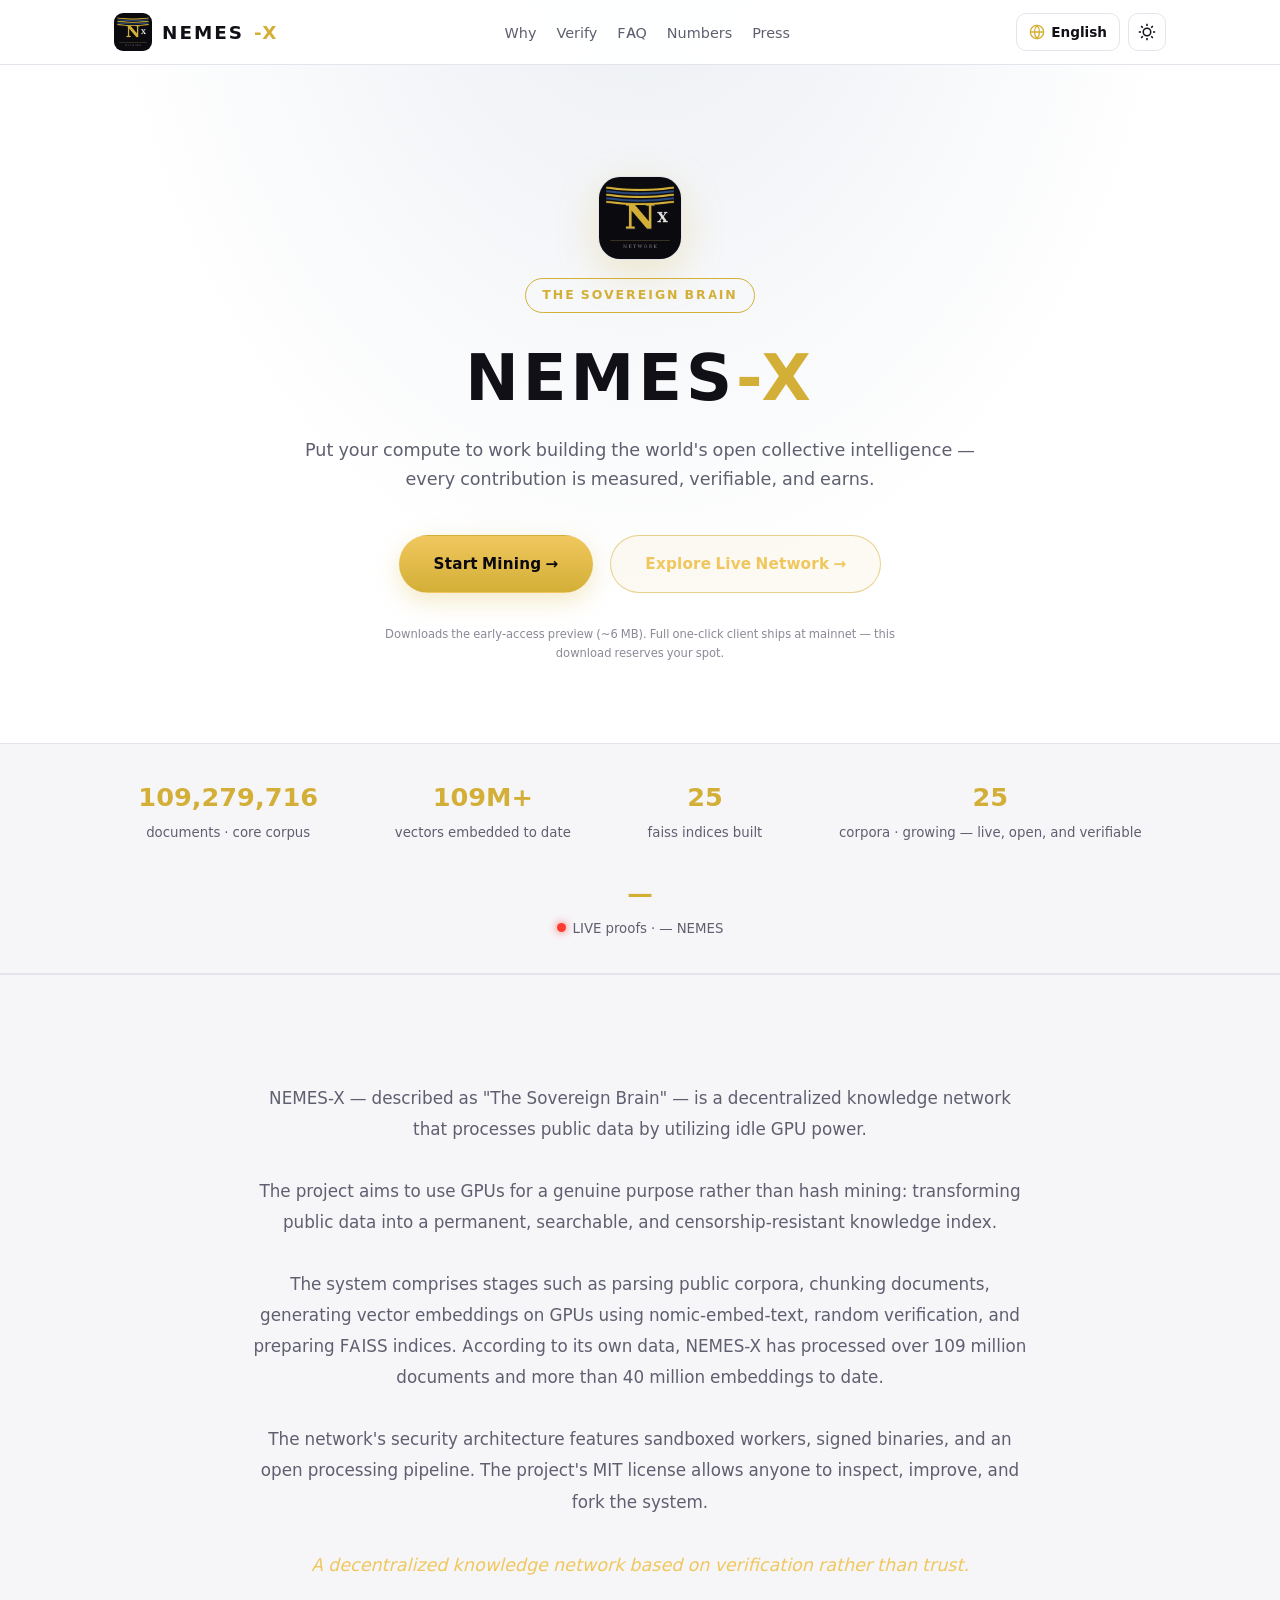
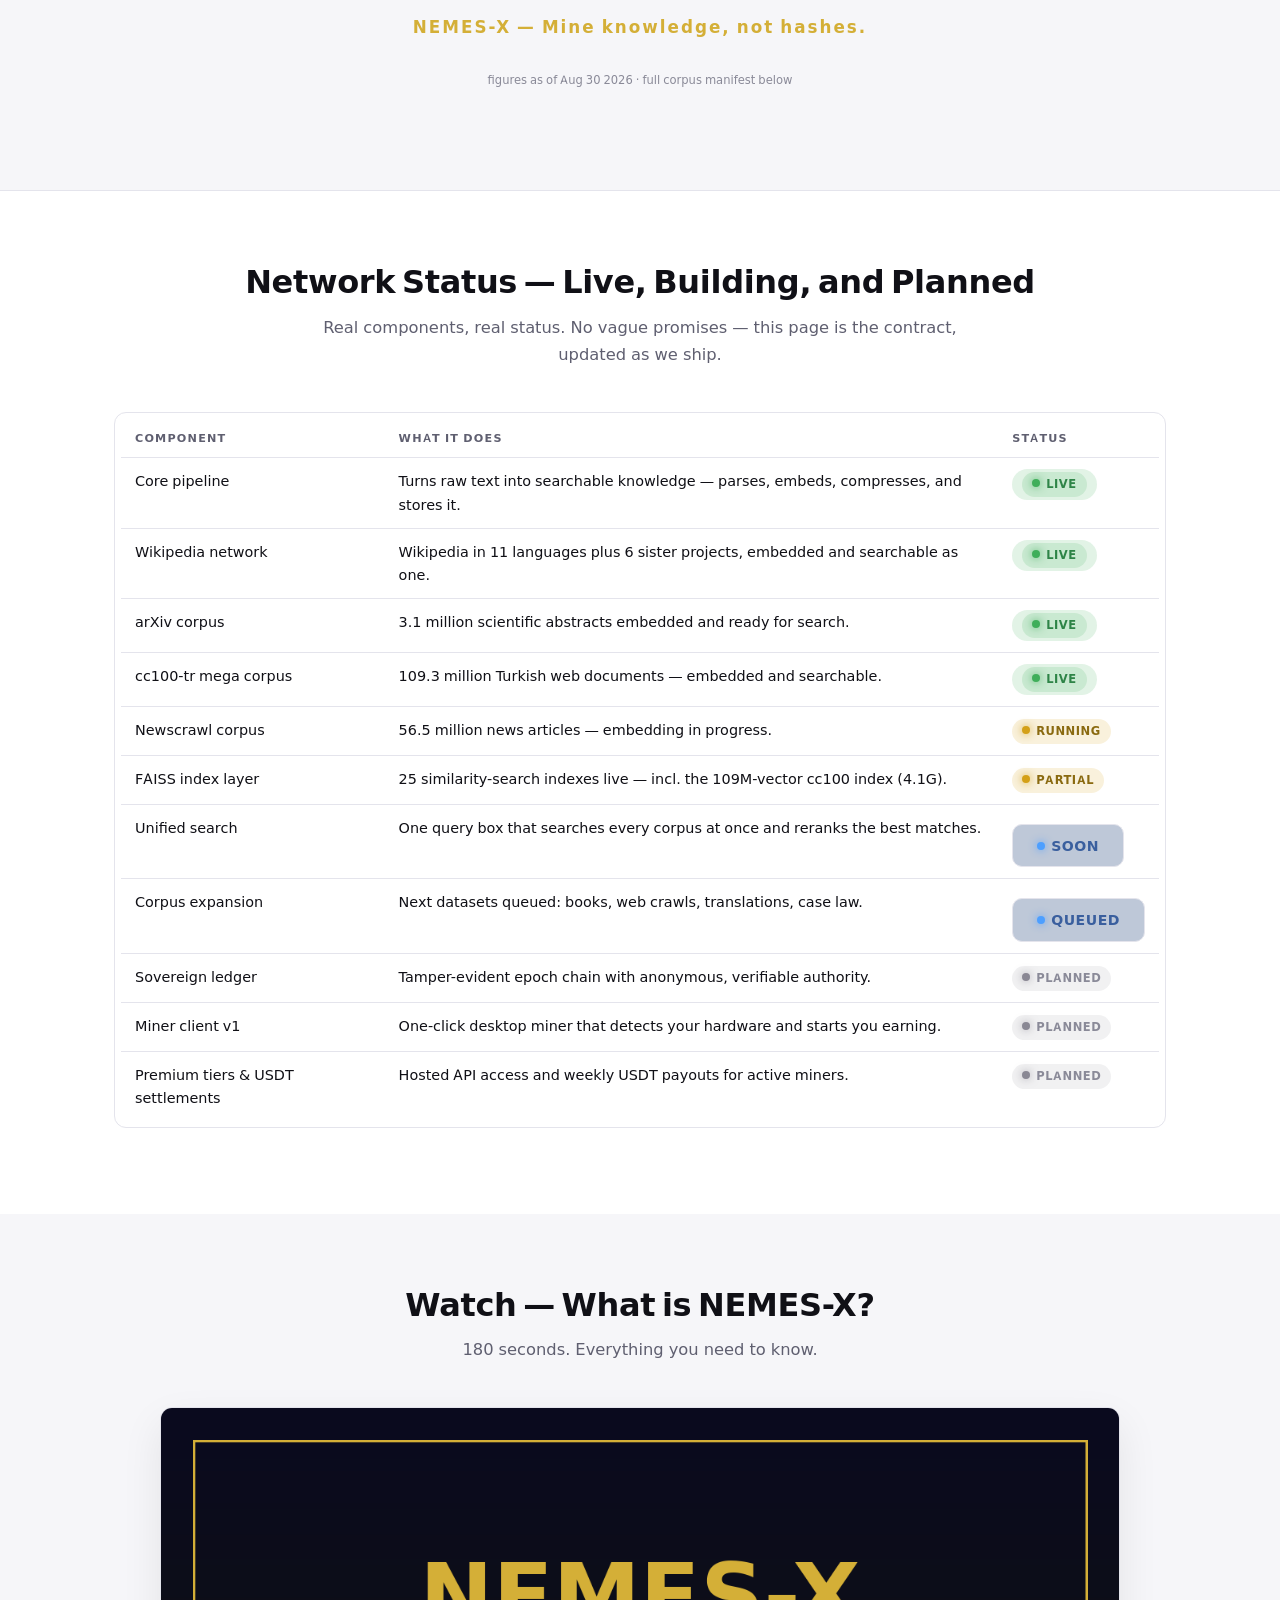
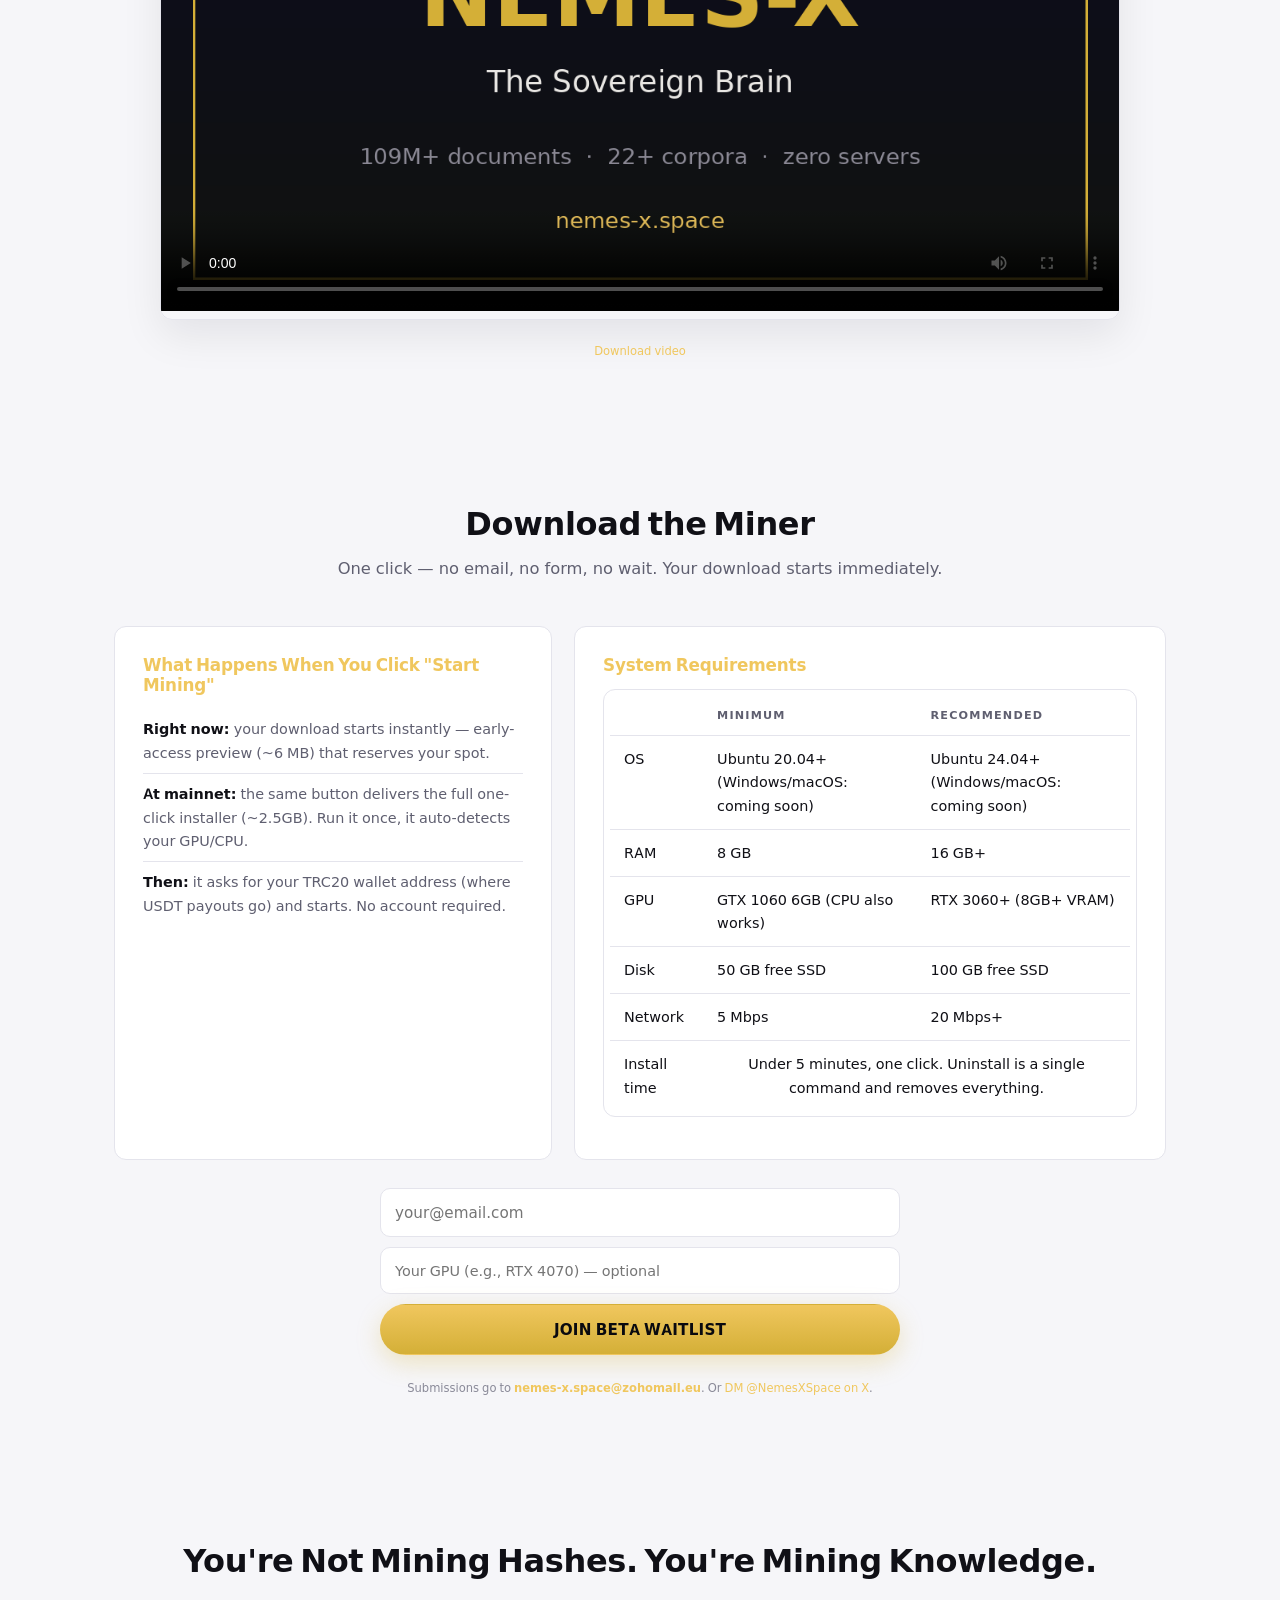
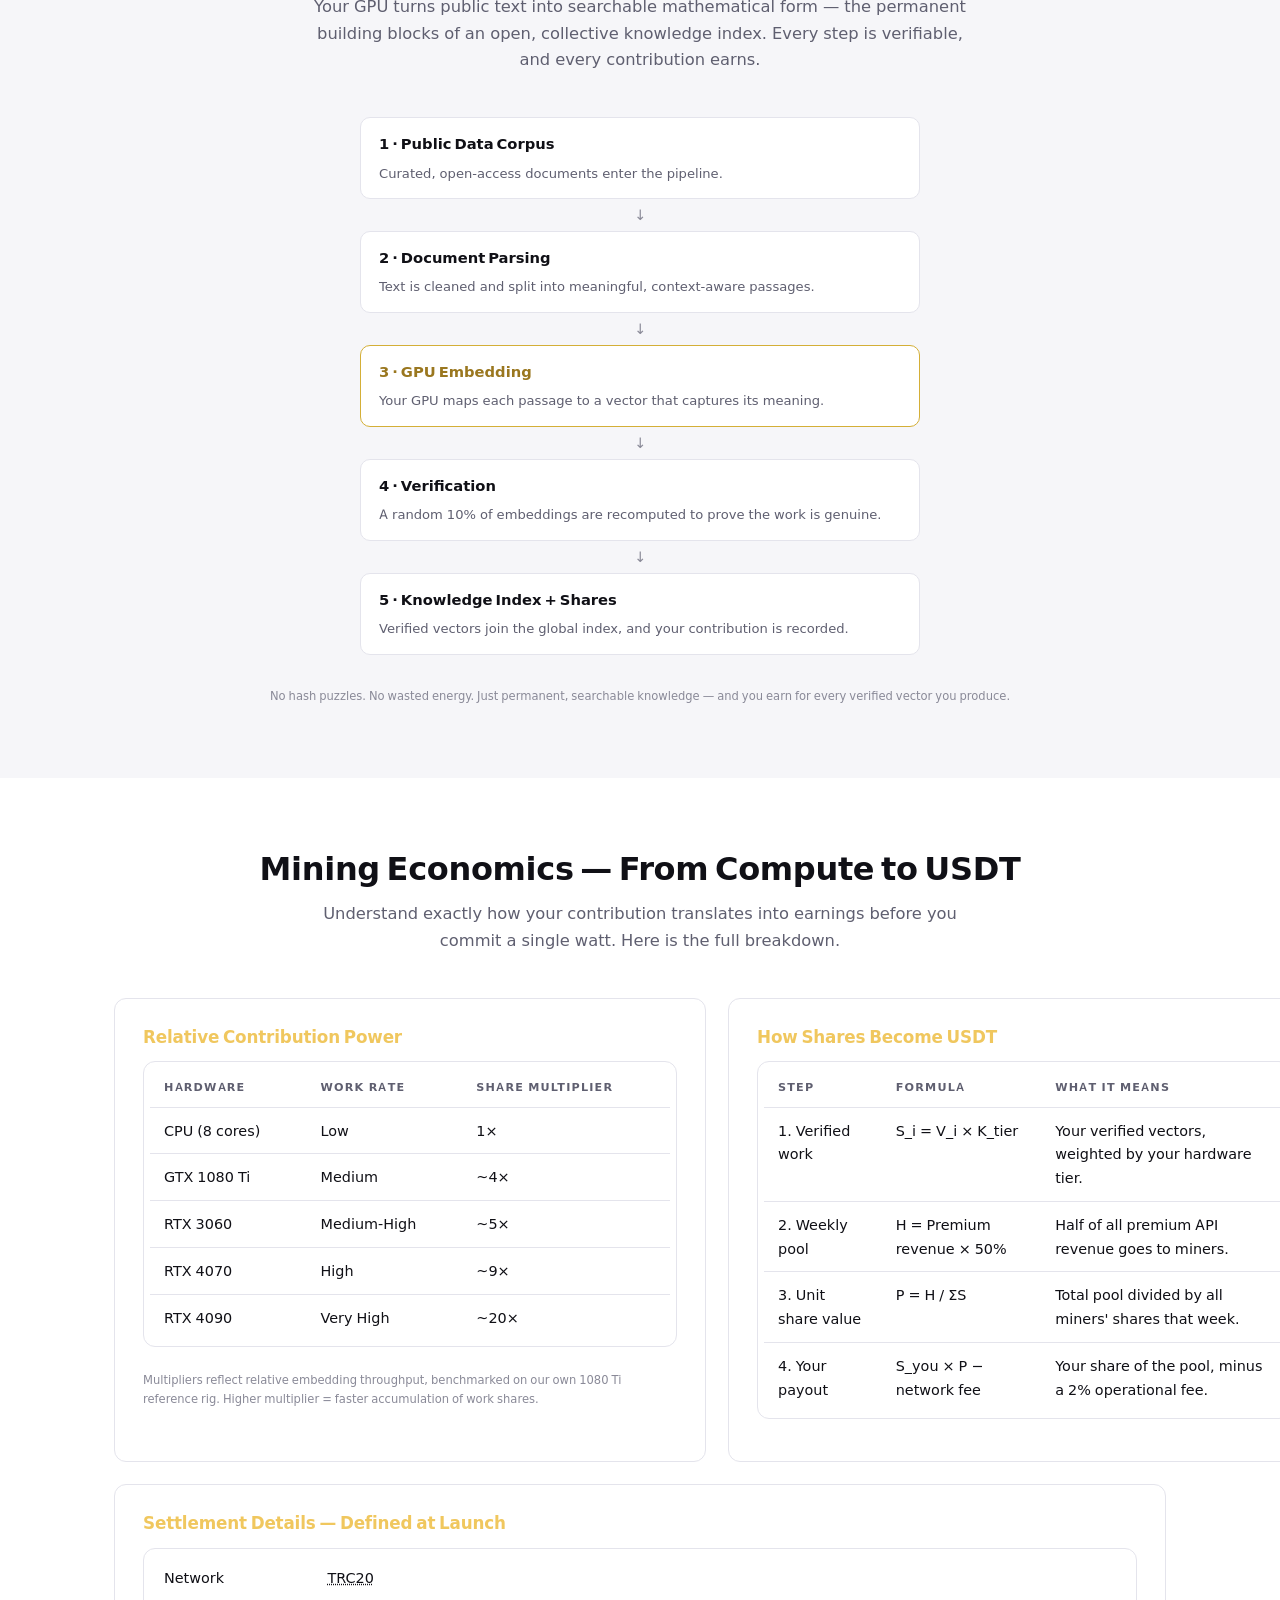
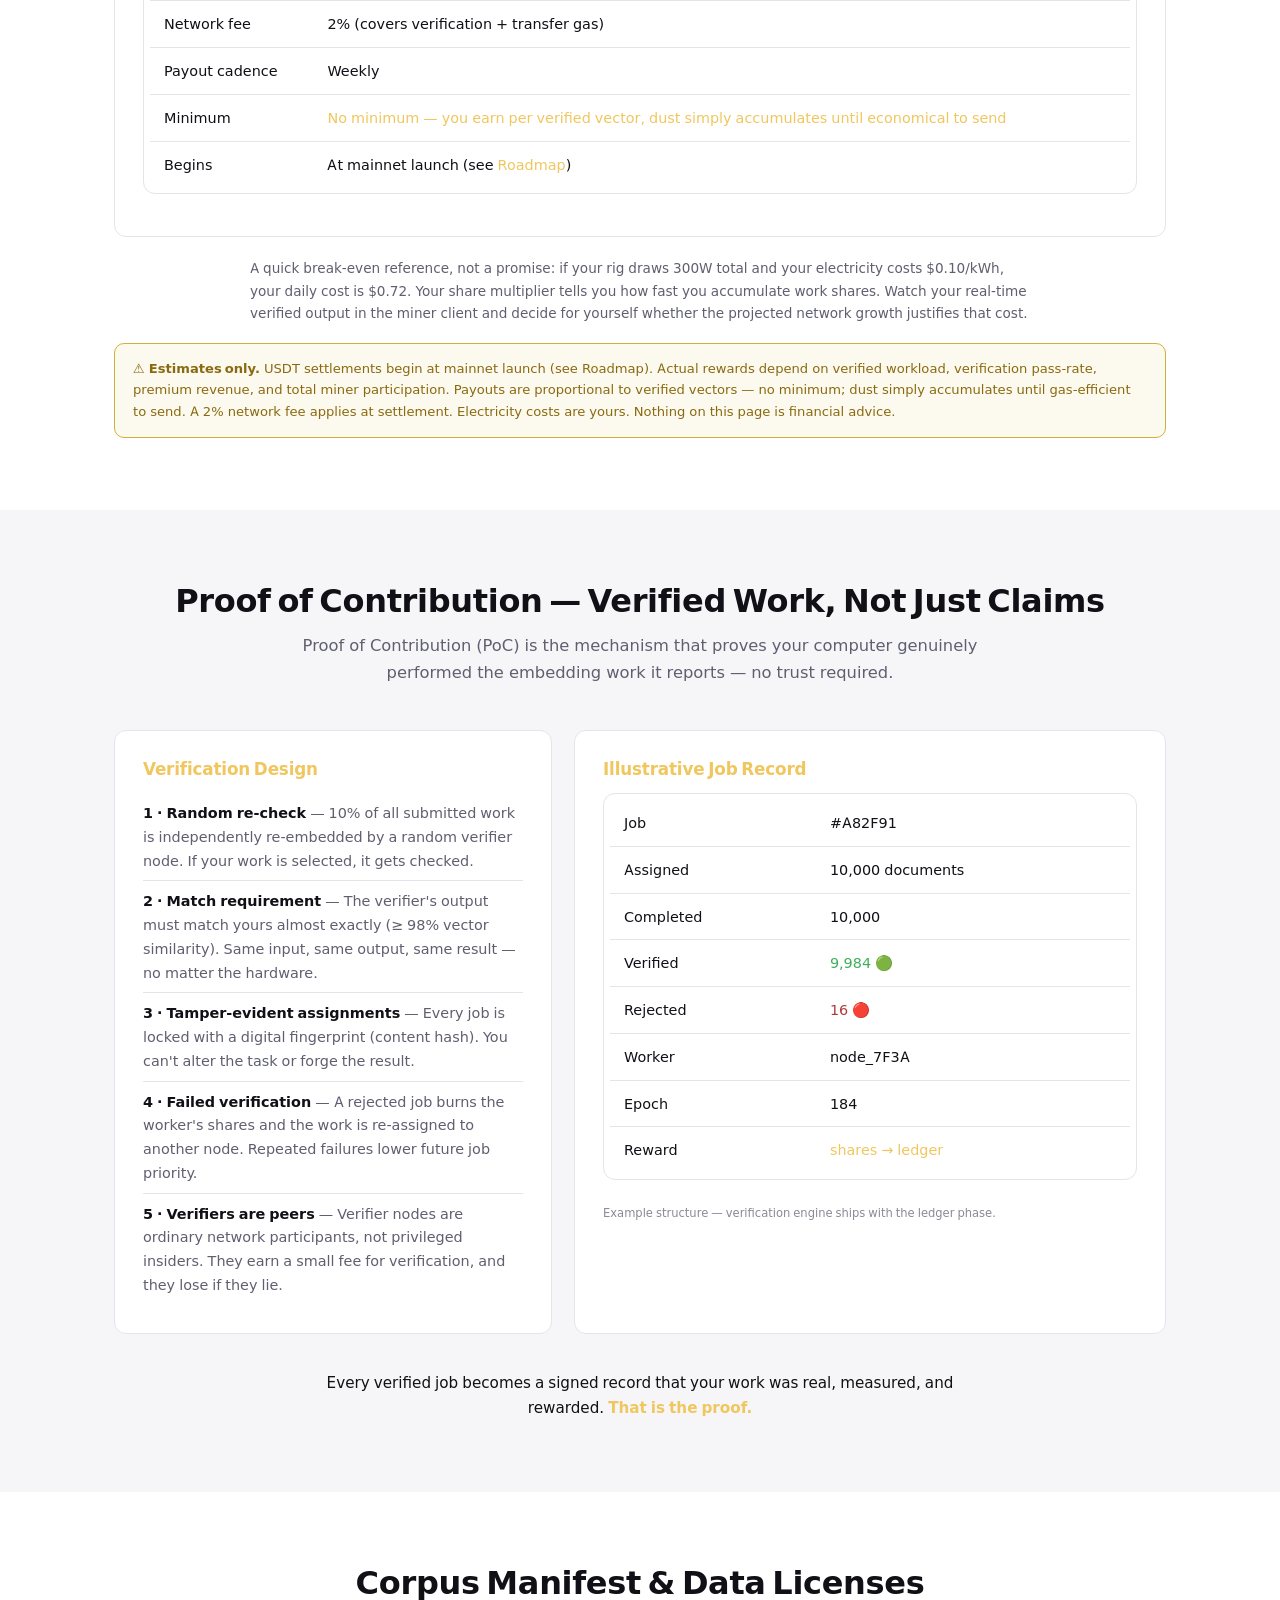
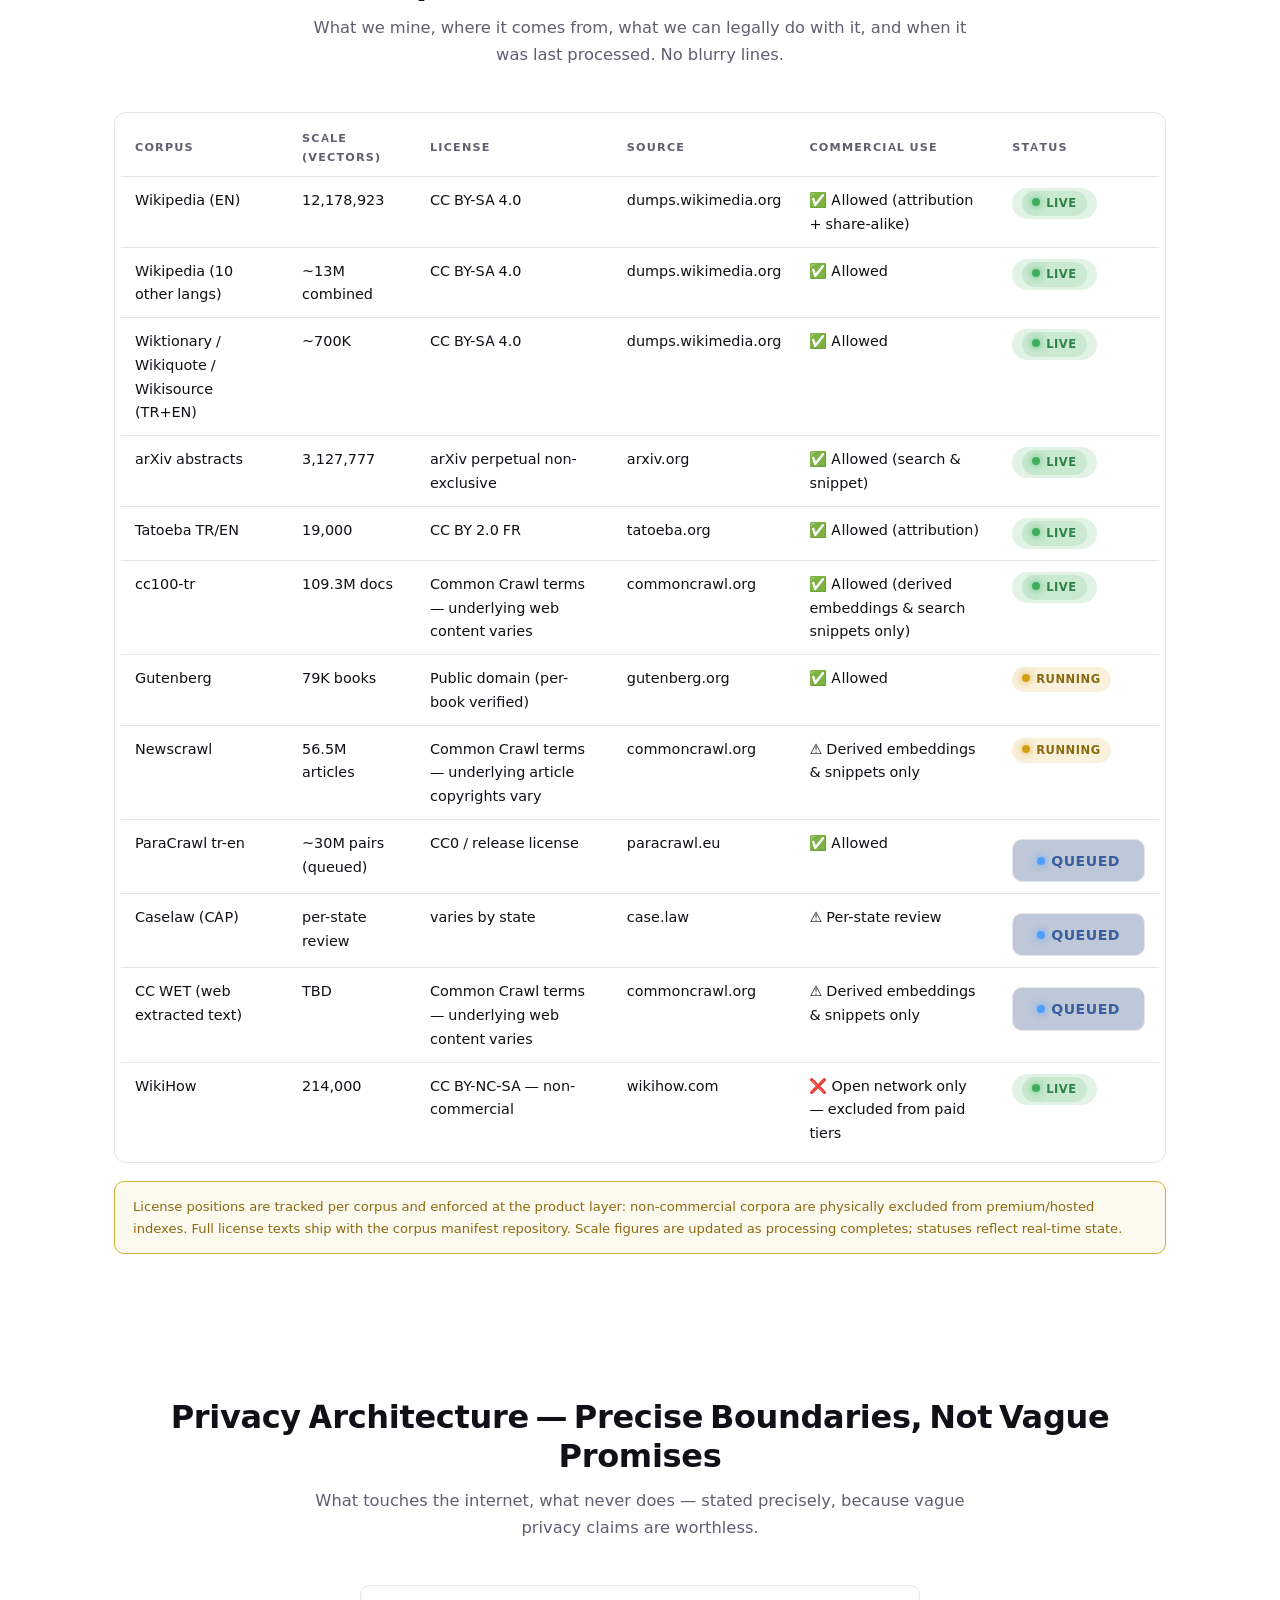
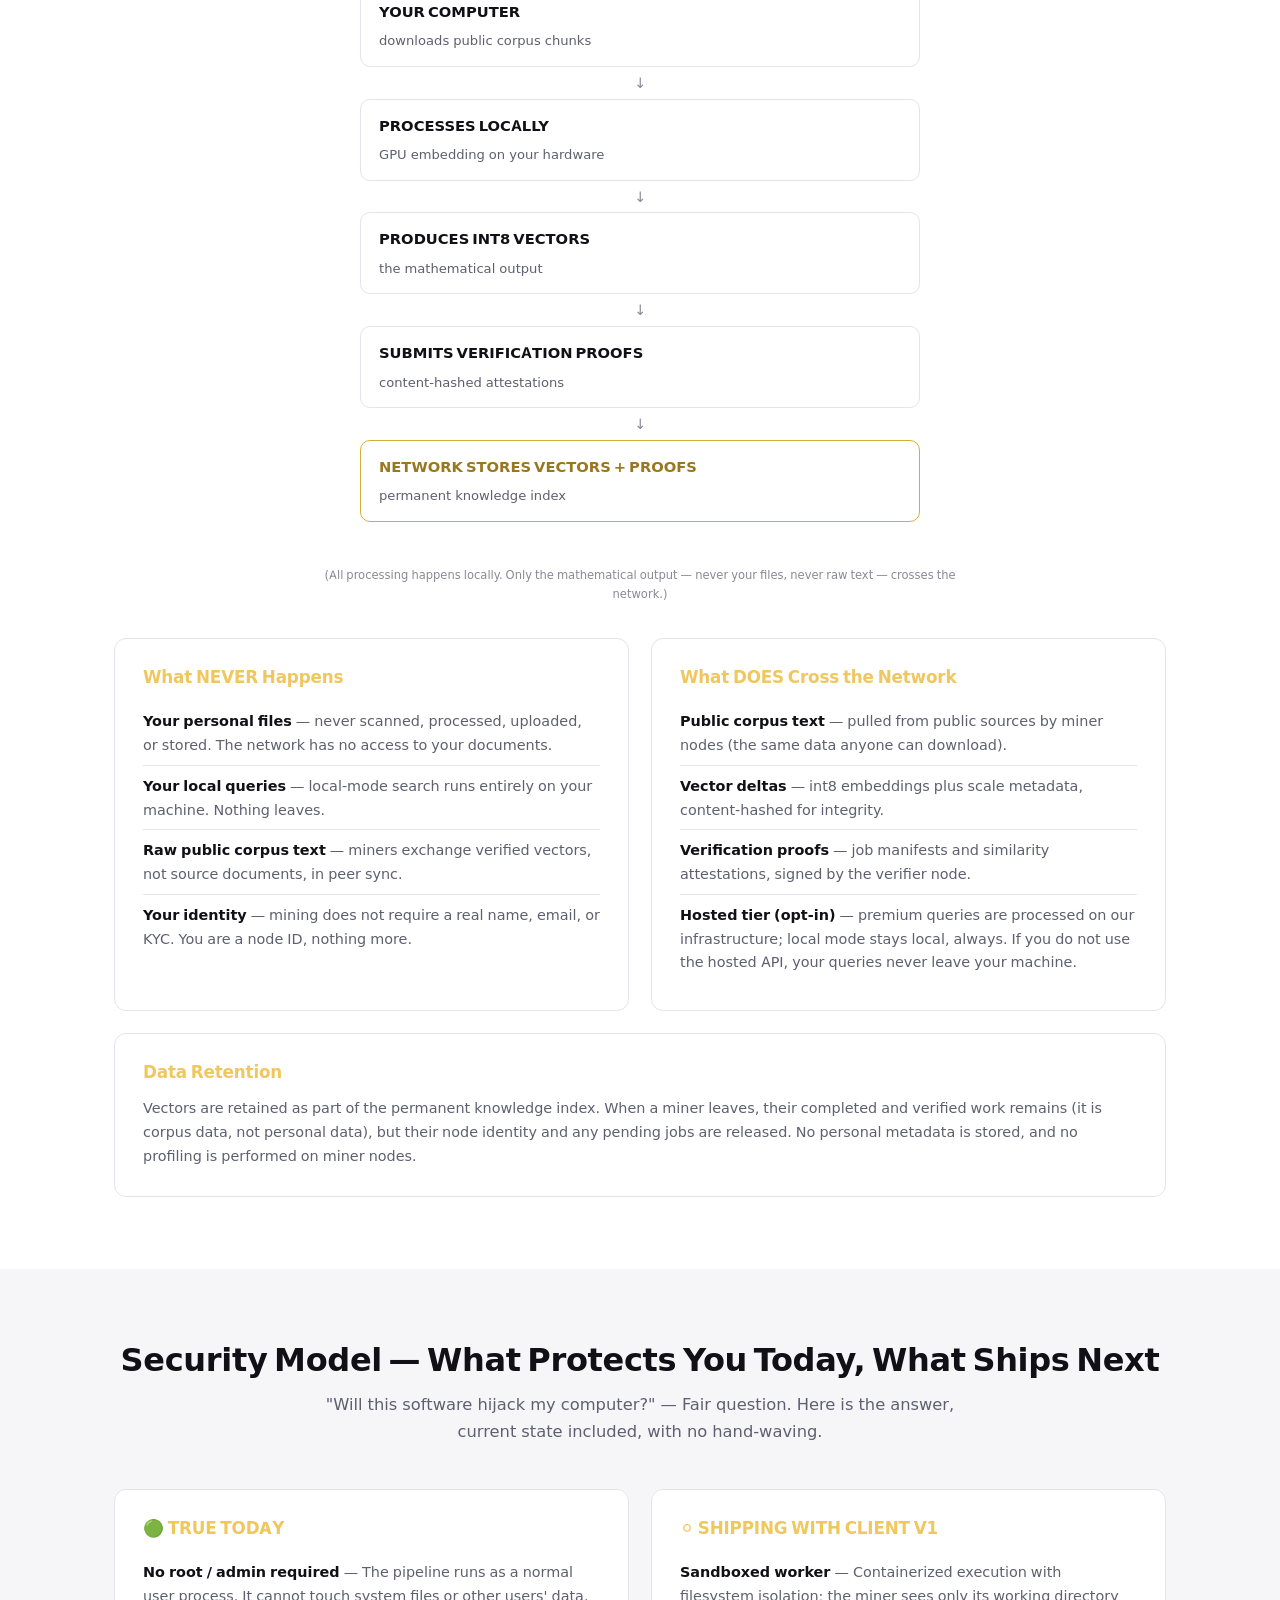
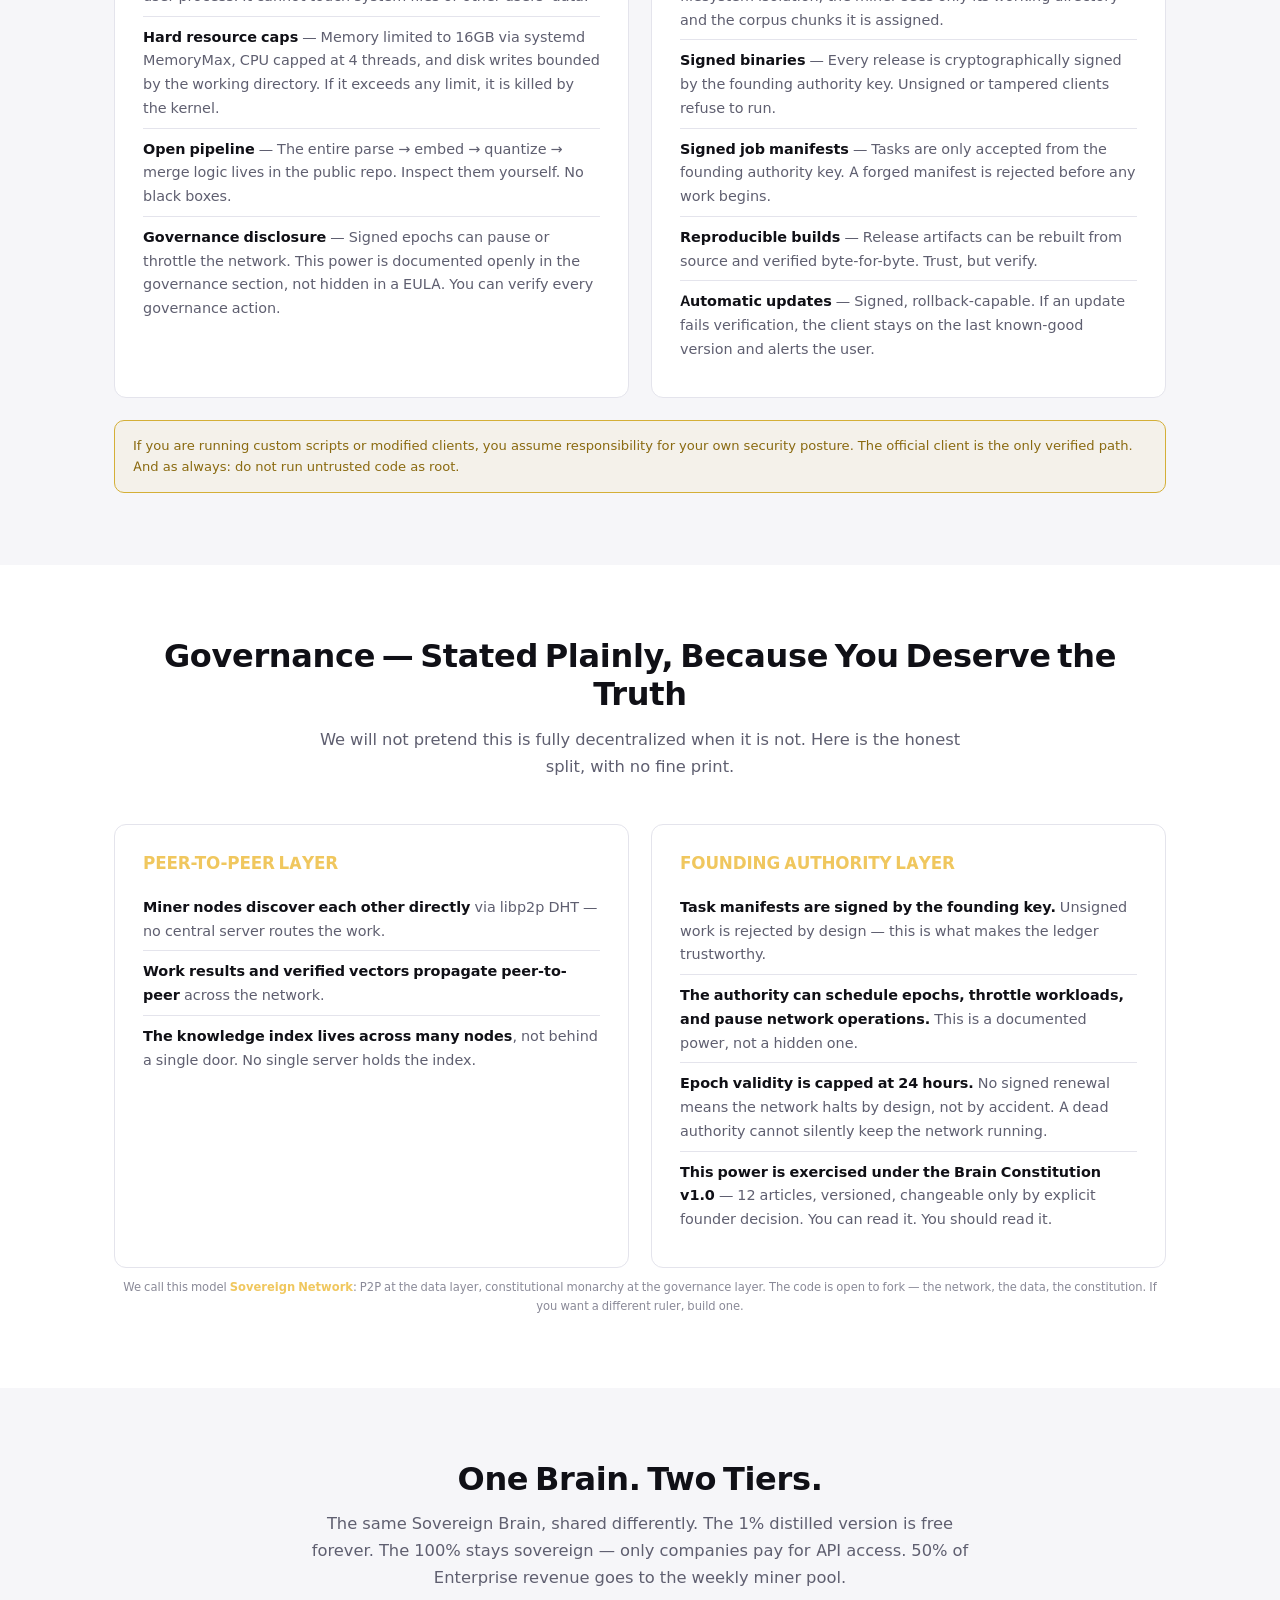
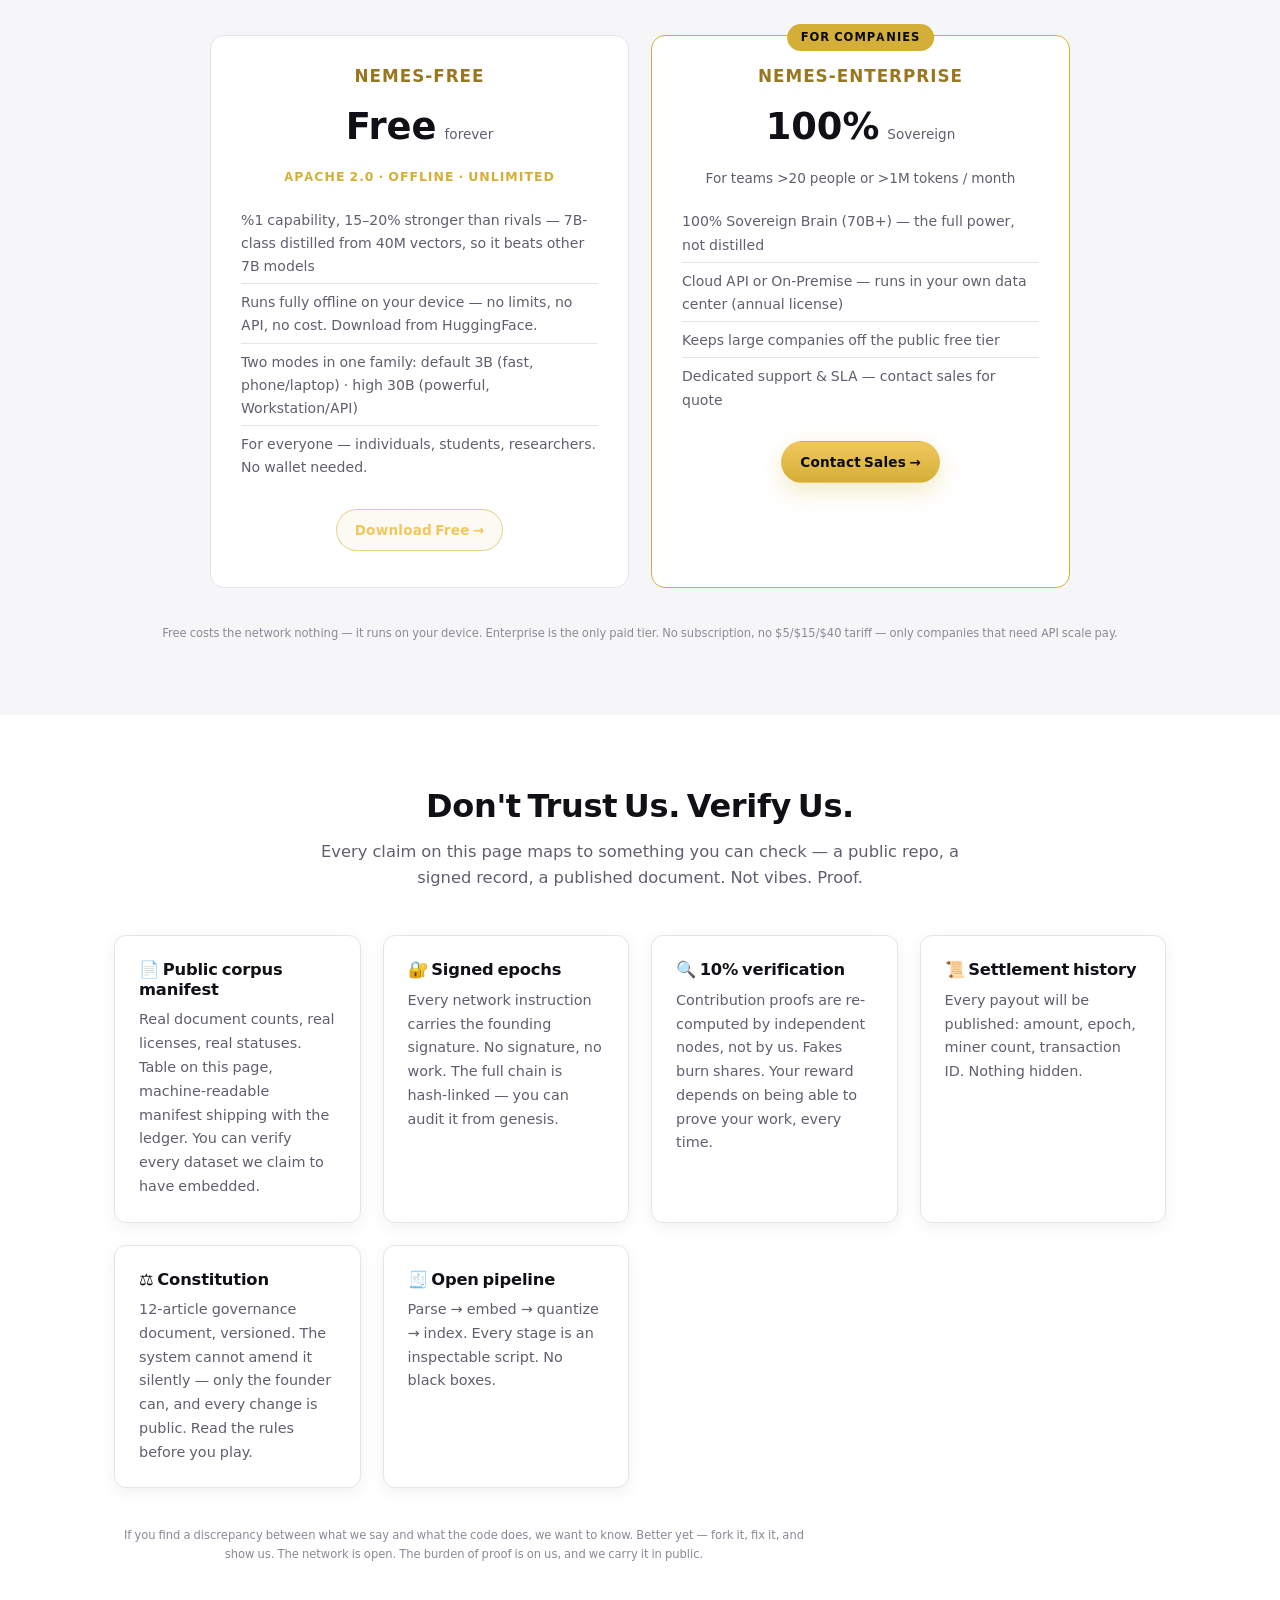
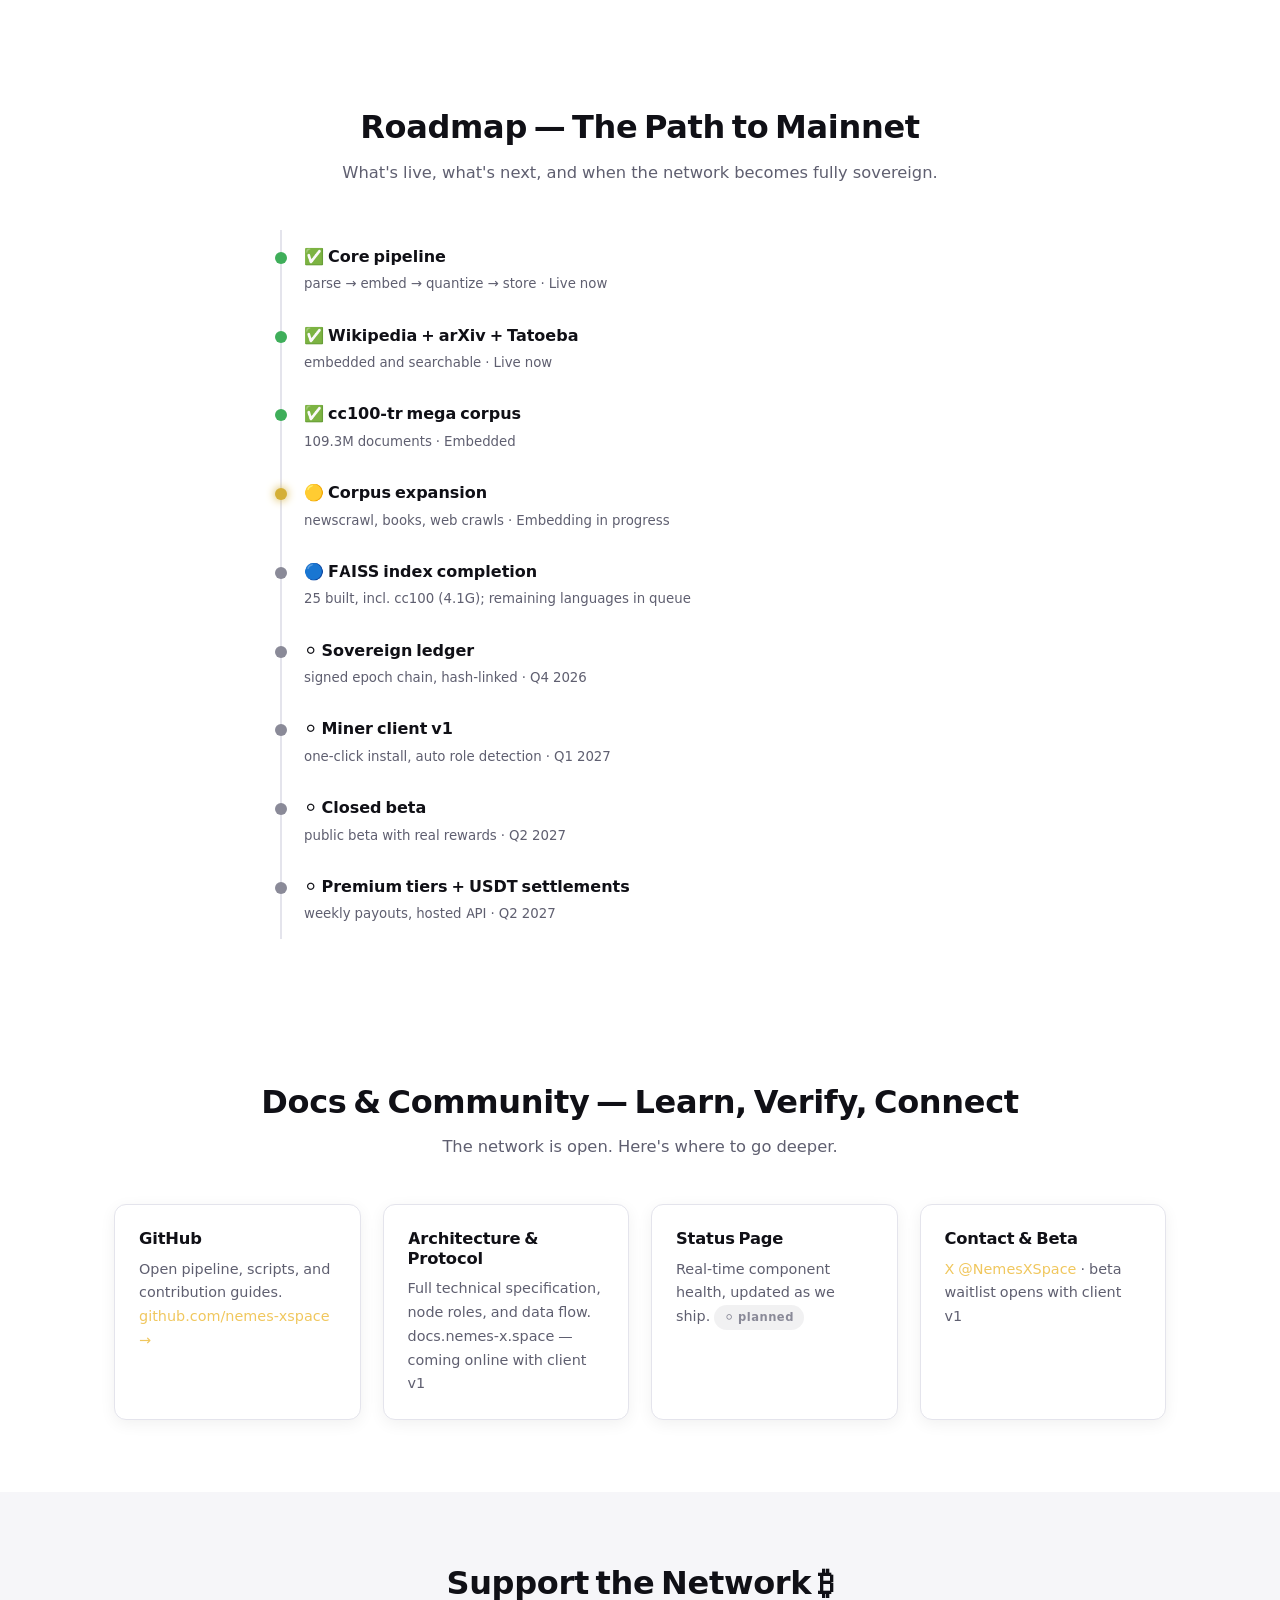
==== commit be1d7766: "tum statu rozetleri nabizli (amber/mavi/gri)" ====
--- a/index.html
+++ b/index.html
@@ -102,13 +102,13 @@
     <tr><td data-i18n="index.st_wiki_n">Wikipedia network</td><td data-i18n="index.st_wiki_d">Wikipedia in 11 languages plus 6 sister projects, embedded and searchable as one.</td><td><span class="st live"><span class="st live"><span class="pulse-green"></span><span data-i18n="shared.st_live">LIVE</span></span></span></td></tr>
     <tr><td data-i18n="index.st_arxiv_n">arXiv corpus</td><td data-i18n="index.st_arxiv_d">3.1 million scientific abstracts embedded and ready for search.</td><td><span class="st live"><span class="st live"><span class="pulse-green"></span><span data-i18n="shared.st_live">LIVE</span></span></span></td></tr>
     <tr><td data-i18n="index.st_cc100_n">cc100-tr mega corpus</td><td data-i18n="index.st_cc100_d">109.3 million Turkish web documents — embedded and searchable.</td><td><span class="st live"><span class="st live"><span class="pulse-green"></span><span data-i18n="shared.st_live">LIVE</span></span></span></td></tr>
-    <tr><td data-i18n="index.st_newscrawl_n">Newscrawl corpus</td><td data-i18n="index.st_newscrawl_d">56.5 million news articles — embedding in progress.</td><td><span class="st beta">🟡 <span data-i18n="shared.st_running">RUNNING</span></span></td></tr>
-    <tr><td data-i18n="index.st_faiss_n">FAISS index layer</td><td data-i18n="index.st_faiss_d">25 similarity-search indexes live, incl. the 109M-vector cc100 index (4.1G).</td><td><span class="st beta">🟡 <span data-i18n="shared.st_partial">PARTIAL</span></span></td></tr>
-    <tr><td data-i18n="index.st_search_n">Unified search</td><td data-i18n="index.st_search_d">One query box that searches every corpus at once and reranks the best matches.</td><td><span class="st soon">🔵 <span data-i18n="shared.st_soon">SOON</span></span></td></tr>
-    <tr><td data-i18n="index.st_expand_n">Corpus expansion</td><td data-i18n="index.st_expand_d">Next datasets queued: books, web crawls, translations, case law.</td><td><span class="st soon">🔵 <span data-i18n="shared.st_queued">QUEUED</span></span></td></tr>
-    <tr><td data-i18n="index.st_ledger_n">Sovereign ledger</td><td data-i18n="index.st_ledger_d">Tamper-evident epoch chain with anonymous, verifiable authority.</td><td><span class="st plan">⚪ <span data-i18n="shared.st_planned">PLANNED</span></span></td></tr>
-    <tr><td data-i18n="index.st_client_n">Miner client v1</td><td data-i18n="index.st_client_d">One-click desktop miner that detects your hardware and starts you earning.</td><td><span class="st plan">⚪ <span data-i18n="shared.st_planned">PLANNED</span></span></td></tr>
-    <tr><td data-i18n="index.st_premium_n">Premium tiers &amp; USDT settlements</td><td data-i18n="index.st_premium_d">Hosted API access and weekly USDT payouts for active miners.</td><td><span class="st plan">⚪ <span data-i18n="shared.st_planned">PLANNED</span></span></td></tr>
+    <tr><td data-i18n="index.st_newscrawl_n">Newscrawl corpus</td><td data-i18n="index.st_newscrawl_d">56.5 million news articles — embedding in progress.</td><td><span class="st beta"><span class="pulse-amber"></span><span data-i18n="shared.st_running">RUNNING</span></span></td></tr>
+    <tr><td data-i18n="index.st_faiss_n">FAISS index layer</td><td data-i18n="index.st_faiss_d">25 similarity-search indexes live, incl. the 109M-vector cc100 index (4.1G).</td><td><span class="st beta"><span class="pulse-amber"></span><span data-i18n="shared.st_partial">PARTIAL</span></span></td></tr>
+    <tr><td data-i18n="index.st_search_n">Unified search</td><td data-i18n="index.st_search_d">One query box that searches every corpus at once and reranks the best matches.</td><td><span class="st soon"><span class="pulse-blue"></span><span data-i18n="shared.st_soon">SOON</span></span></td></tr>
+    <tr><td data-i18n="index.st_expand_n">Corpus expansion</td><td data-i18n="index.st_expand_d">Next datasets queued: books, web crawls, translations, case law.</td><td><span class="st soon"><span class="pulse-blue"></span><span data-i18n="shared.st_queued">QUEUED</span></span></td></tr>
+    <tr><td data-i18n="index.st_ledger_n">Sovereign ledger</td><td data-i18n="index.st_ledger_d">Tamper-evident epoch chain with anonymous, verifiable authority.</td><td><span class="st plan"><span class="pulse-gray"></span><span data-i18n="shared.st_planned">PLANNED</span></span></td></tr>
+    <tr><td data-i18n="index.st_client_n">Miner client v1</td><td data-i18n="index.st_client_d">One-click desktop miner that detects your hardware and starts you earning.</td><td><span class="st plan"><span class="pulse-gray"></span><span data-i18n="shared.st_planned">PLANNED</span></span></td></tr>
+    <tr><td data-i18n="index.st_premium_n">Premium tiers &amp; USDT settlements</td><td data-i18n="index.st_premium_d">Hosted API access and weekly USDT payouts for active miners.</td><td><span class="st plan"><span class="pulse-gray"></span><span data-i18n="shared.st_planned">PLANNED</span></span></td></tr>
   </table></div>
 </div></section>
 
@@ -267,11 +267,11 @@
     <tr><td data-i18n="index.tr_arxiv_n">arXiv abstracts</td><td>3,127,777</td><td>arXiv perpetual non-exclusive</td><td>arxiv.org</td><td data-i18n="index.tr_arxiv_c">✅ Allowed (search &amp; snippet)</td><td><span class="st live"><span class="st live"><span class="pulse-green"></span><span data-i18n="shared.st_live">LIVE</span></span></span></td></tr>
     <tr><td data-i18n="index.tr_tatoeba_n">Tatoeba TR/EN</td><td>19,000</td><td>CC BY 2.0 FR</td><td>tatoeba.org</td><td data-i18n="index.tr_tatoeba_c">✅ Allowed (attribution)</td><td><span class="st live"><span class="st live"><span class="pulse-green"></span><span data-i18n="shared.st_live">LIVE</span></span></span></td></tr>
     <tr><td>cc100-tr</td><td>109.3M docs</td><td data-i18n="index.tr_cc100_l">Common Crawl terms — underlying web content varies</td><td>commoncrawl.org</td><td data-i18n="index.tr_cc100_c">✅ Allowed (derived embeddings &amp; search snippets only)</td><td><span class="st live"><span class="st live"><span class="pulse-green"></span><span data-i18n="shared.st_live">LIVE</span></span></span></td></tr>
-    <tr><td>Gutenberg</td><td>79K books</td><td data-i18n="index.tr_gut_l">Public domain (per-book verified)</td><td>gutenberg.org</td><td data-i18n="index.tr_allowed">✅ Allowed</td><td><span class="st beta">🟡 <span data-i18n="shared.st_running">RUNNING</span></span></td></tr>
-    <tr><td>Newscrawl</td><td>56.5M articles</td><td data-i18n="index.tr_news_l">Common Crawl terms — underlying article copyrights vary</td><td>commoncrawl.org</td><td data-i18n="index.tr_news_c">⚠️ Derived embeddings &amp; snippets only</td><td><span class="st beta">🟡 <span data-i18n="shared.st_running">RUNNING</span></span></td></tr>
-    <tr><td data-i18n="index.tr_paracrawl_n">ParaCrawl tr-en</td><td data-i18n="index.tr_para_s">~30M pairs (queued)</td><td data-i18n="index.tr_para_l">CC0 / release license</td><td>paracrawl.eu</td><td data-i18n="index.tr_allowed">✅ Allowed</td><td><span class="st soon">🔵 <span data-i18n="shared.st_queued">QUEUED</span></span></td></tr>
-    <tr><td data-i18n="index.tr_caselaw_n">Caselaw (CAP)</td><td data-i18n="index.tr_case_s">per-state review</td><td data-i18n="index.tr_case_l">varies by state</td><td>case.law</td><td data-i18n="index.tr_case_c">⚠️ Per-state review</td><td><span class="st soon">🔵 <span data-i18n="shared.st_queued">QUEUED</span></span></td></tr>
-    <tr><td data-i18n="index.tr_wet_n">CC WET (web extracted text)</td><td>TBD</td><td data-i18n="index.tr_cc100_l">Common Crawl terms — underlying web content varies</td><td>commoncrawl.org</td><td data-i18n="index.tr_news_c">⚠️ Derived embeddings &amp; snippets only</td><td><span class="st soon">🔵 <span data-i18n="shared.st_queued">QUEUED</span></span></td></tr>
+    <tr><td>Gutenberg</td><td>79K books</td><td data-i18n="index.tr_gut_l">Public domain (per-book verified)</td><td>gutenberg.org</td><td data-i18n="index.tr_allowed">✅ Allowed</td><td><span class="st beta"><span class="pulse-amber"></span><span data-i18n="shared.st_running">RUNNING</span></span></td></tr>
+    <tr><td>Newscrawl</td><td>56.5M articles</td><td data-i18n="index.tr_news_l">Common Crawl terms — underlying article copyrights vary</td><td>commoncrawl.org</td><td data-i18n="index.tr_news_c">⚠️ Derived embeddings &amp; snippets only</td><td><span class="st beta"><span class="pulse-amber"></span><span data-i18n="shared.st_running">RUNNING</span></span></td></tr>
+    <tr><td data-i18n="index.tr_paracrawl_n">ParaCrawl tr-en</td><td data-i18n="index.tr_para_s">~30M pairs (queued)</td><td data-i18n="index.tr_para_l">CC0 / release license</td><td>paracrawl.eu</td><td data-i18n="index.tr_allowed">✅ Allowed</td><td><span class="st soon"><span class="pulse-blue"></span><span data-i18n="shared.st_queued">QUEUED</span></span></td></tr>
+    <tr><td data-i18n="index.tr_caselaw_n">Caselaw (CAP)</td><td data-i18n="index.tr_case_s">per-state review</td><td data-i18n="index.tr_case_l">varies by state</td><td>case.law</td><td data-i18n="index.tr_case_c">⚠️ Per-state review</td><td><span class="st soon"><span class="pulse-blue"></span><span data-i18n="shared.st_queued">QUEUED</span></span></td></tr>
+    <tr><td data-i18n="index.tr_wet_n">CC WET (web extracted text)</td><td>TBD</td><td data-i18n="index.tr_cc100_l">Common Crawl terms — underlying web content varies</td><td>commoncrawl.org</td><td data-i18n="index.tr_news_c">⚠️ Derived embeddings &amp; snippets only</td><td><span class="st soon"><span class="pulse-blue"></span><span data-i18n="shared.st_queued">QUEUED</span></span></td></tr>
     <tr><td>WikiHow</td><td>214,000</td><td data-i18n="index.tr_wikihow_l">CC BY-NC-SA — non-commercial</td><td>wikihow.com</td><td data-i18n="index.tr_wikihow_c">❌ Open network only — excluded from paid tiers</td><td><span class="st live"><span class="st live"><span class="pulse-green"></span><span data-i18n="shared.st_live">LIVE</span></span></span></td></tr>
   </table></div>
   <div class="disc" data-i18n="index.tr_disc">License positions are tracked per corpus and enforced at the product layer: non-commercial corpora are physically excluded from premium/hosted indexes. Full license texts ship with the corpus manifest repository. Scale figures are updated as processing completes; statuses reflect real-time state.</div>
--- a/assets/style.css
+++ b/assets/style.css
@@ -219,7 +219,10 @@
 .st{font-size:.72rem; font-weight:700; padding:3px 10px; border-radius:20px; letter-spacing:.5px; white-space:nowrap; display:inline-block}
 .st.live{background:rgba(63,174,90,.15); color:var(--green-text)}
 .pulse-green{display:inline-block; width:8px; height:8px; border-radius:50%; background:#3fae5a; margin-inline-end:6px; vertical-align:1px; box-shadow:0 0 8px rgba(63,174,90,.9); animation:nx-blink 1.6s ease-in-out infinite}
-@media (prefers-reduced-motion:reduce){.pulse-green{animation:none}}
+.pulse-amber{display:inline-block; width:8px; height:8px; border-radius:50%; background:#d4a017; margin-inline-end:6px; vertical-align:1px; box-shadow:0 0 8px rgba(212,160,23,.9); animation:nx-blink 1.6s ease-in-out infinite}
+.pulse-blue{display:inline-block; width:8px; height:8px; border-radius:50%; background:#4d9fff; margin-inline-end:6px; vertical-align:1px; box-shadow:0 0 8px rgba(77,159,255,.9); animation:nx-blink 1.6s ease-in-out infinite}
+.pulse-gray{display:inline-block; width:8px; height:8px; border-radius:50%; background:#8a8894; margin-inline-end:6px; vertical-align:1px; box-shadow:0 0 8px rgba(138,136,148,.7); animation:nx-blink 2.4s ease-in-out infinite}
+@media (prefers-reduced-motion:reduce){.pulse-green,.pulse-amber,.pulse-blue,.pulse-gray{animation:none}}
 .st.beta{background:rgba(212,160,23,.15); color:var(--amber-text)}
 .st.soon{background:rgba(42,74,127,.3); color:#7fa3d7}
 [data-theme="light"] .st.soon{color:#3a5f9e}
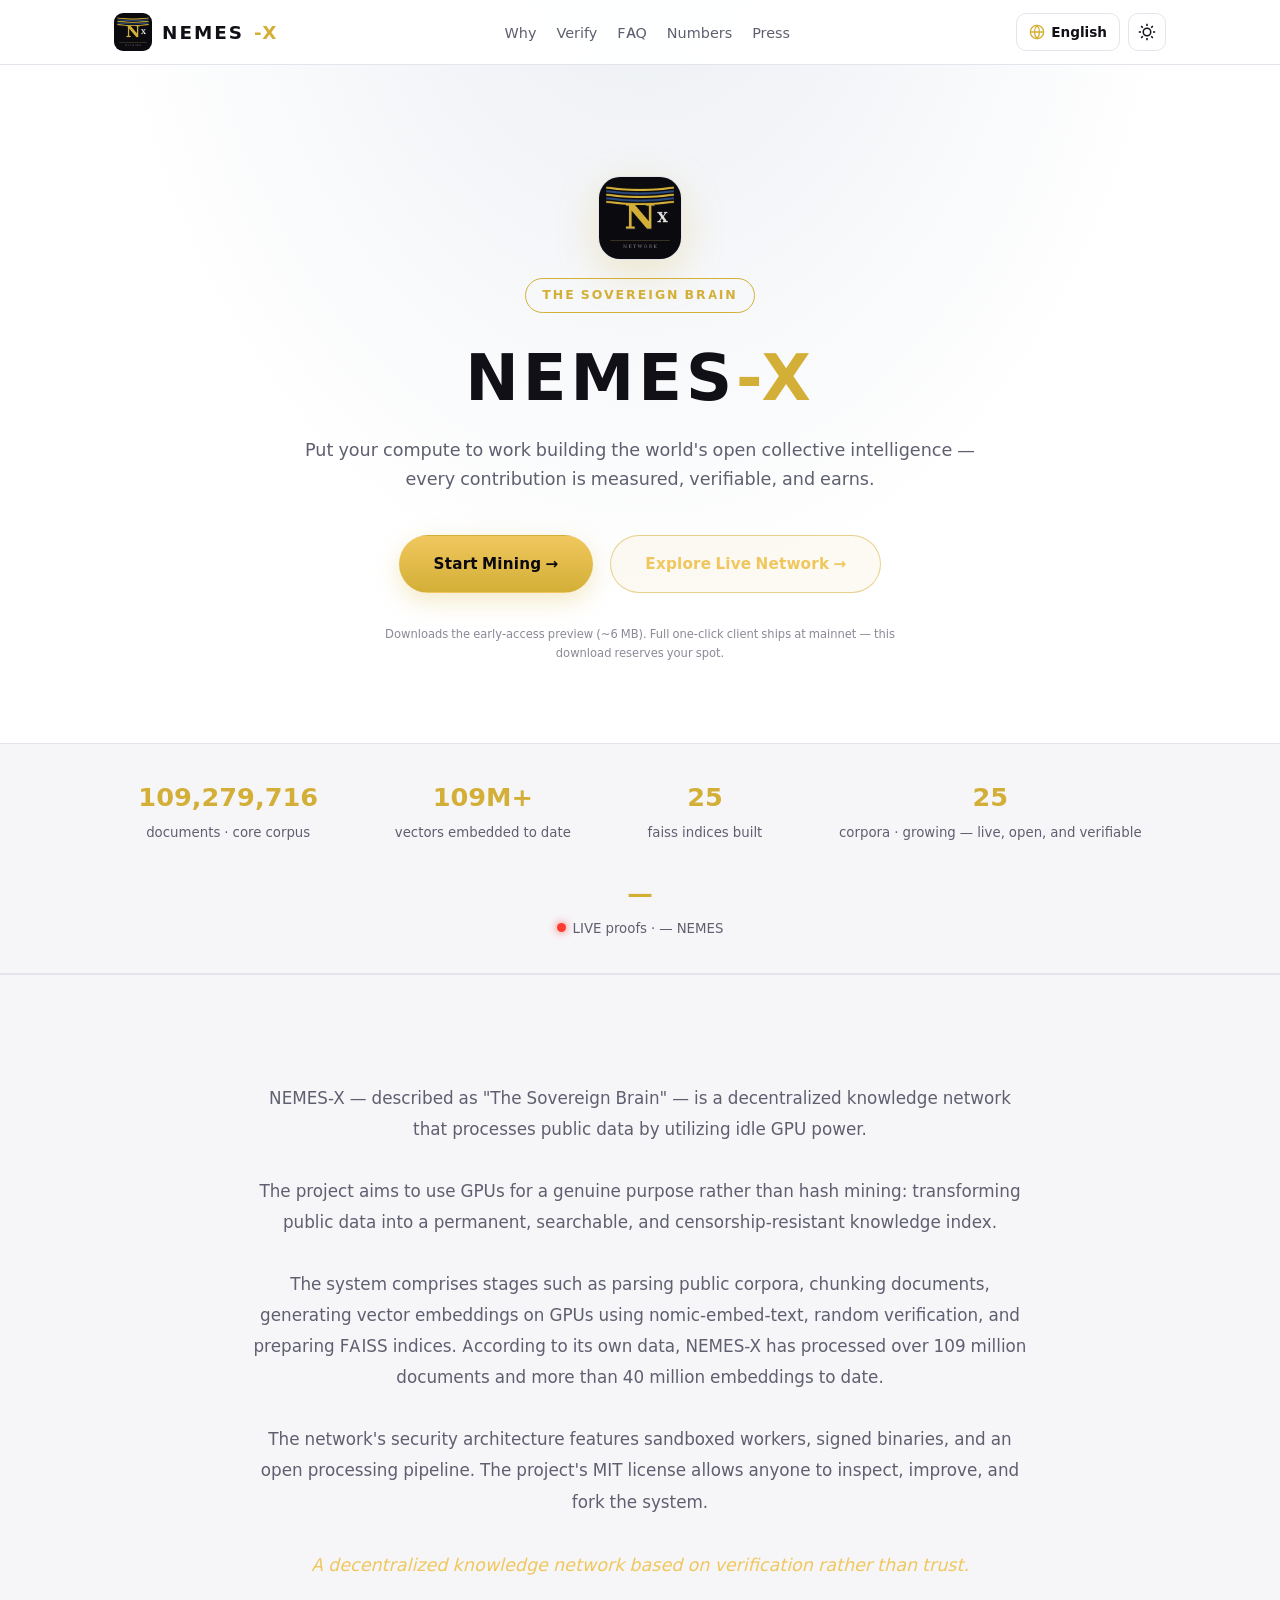
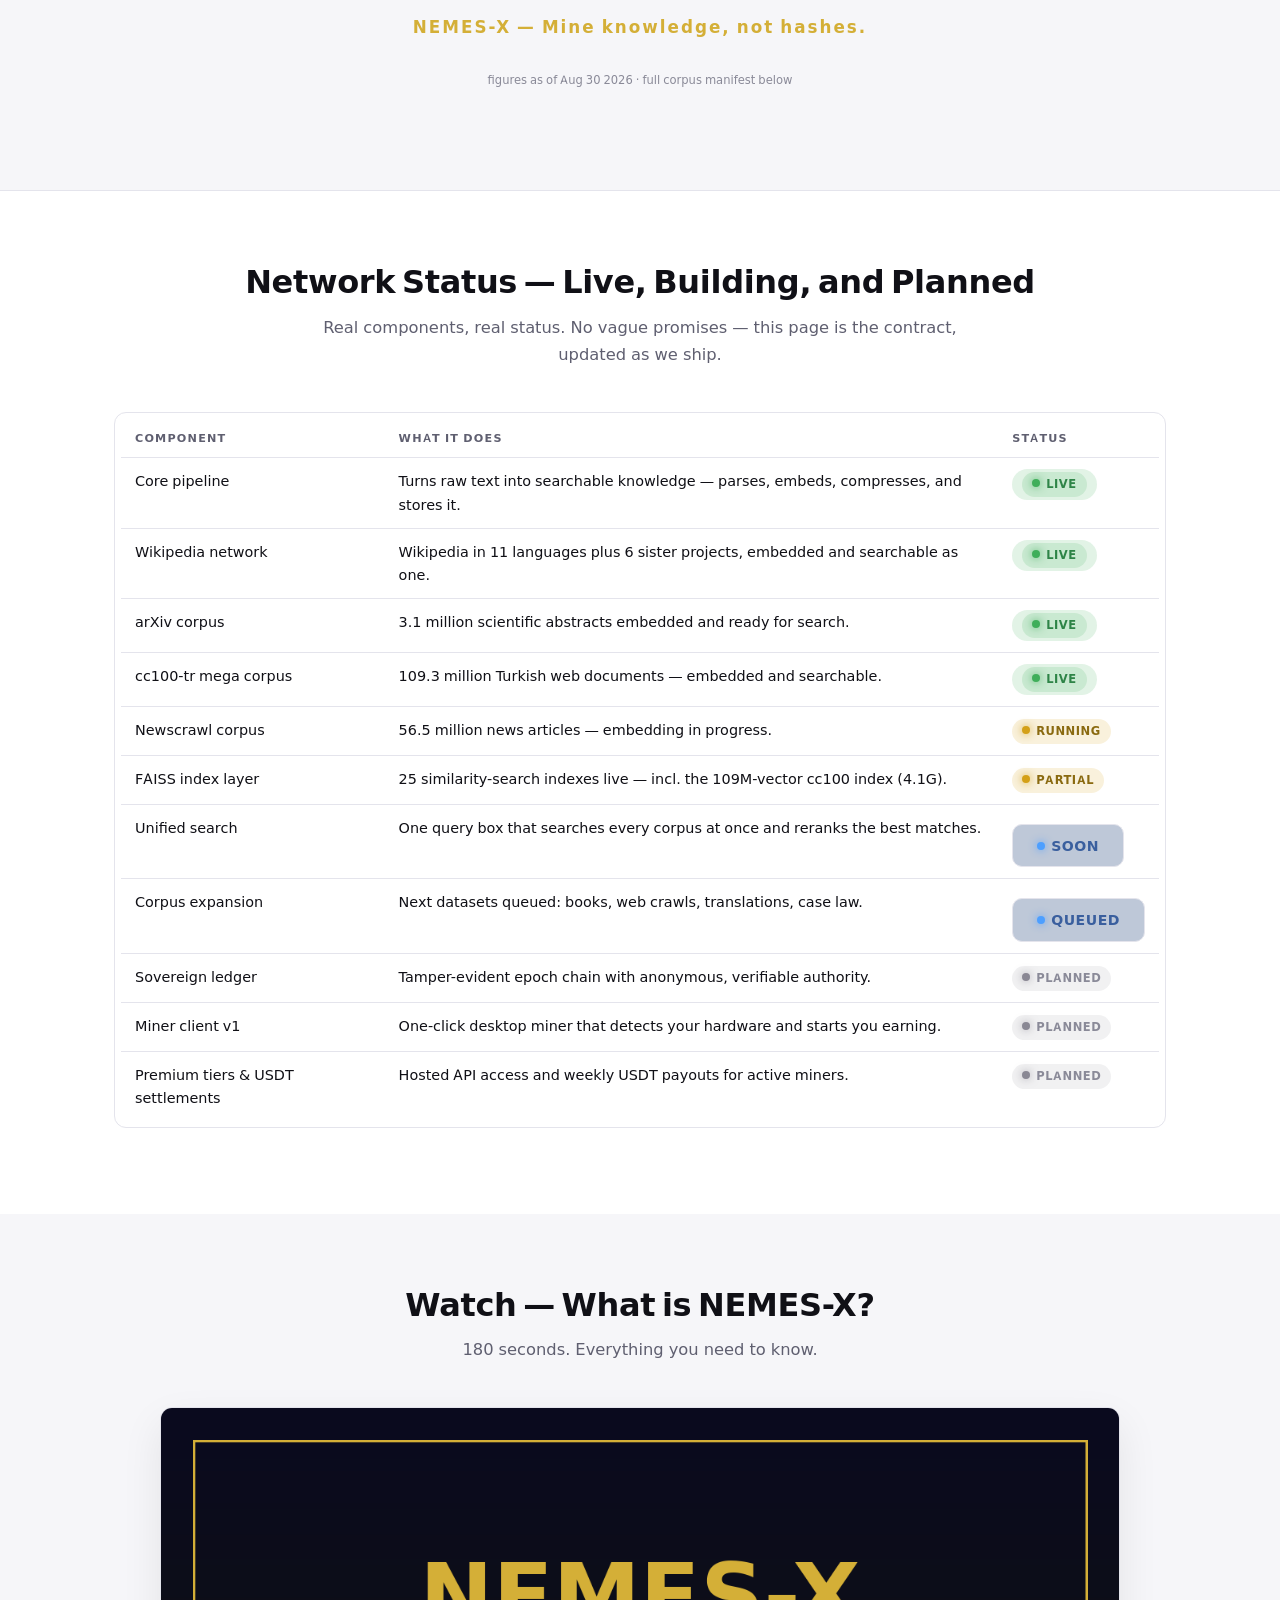
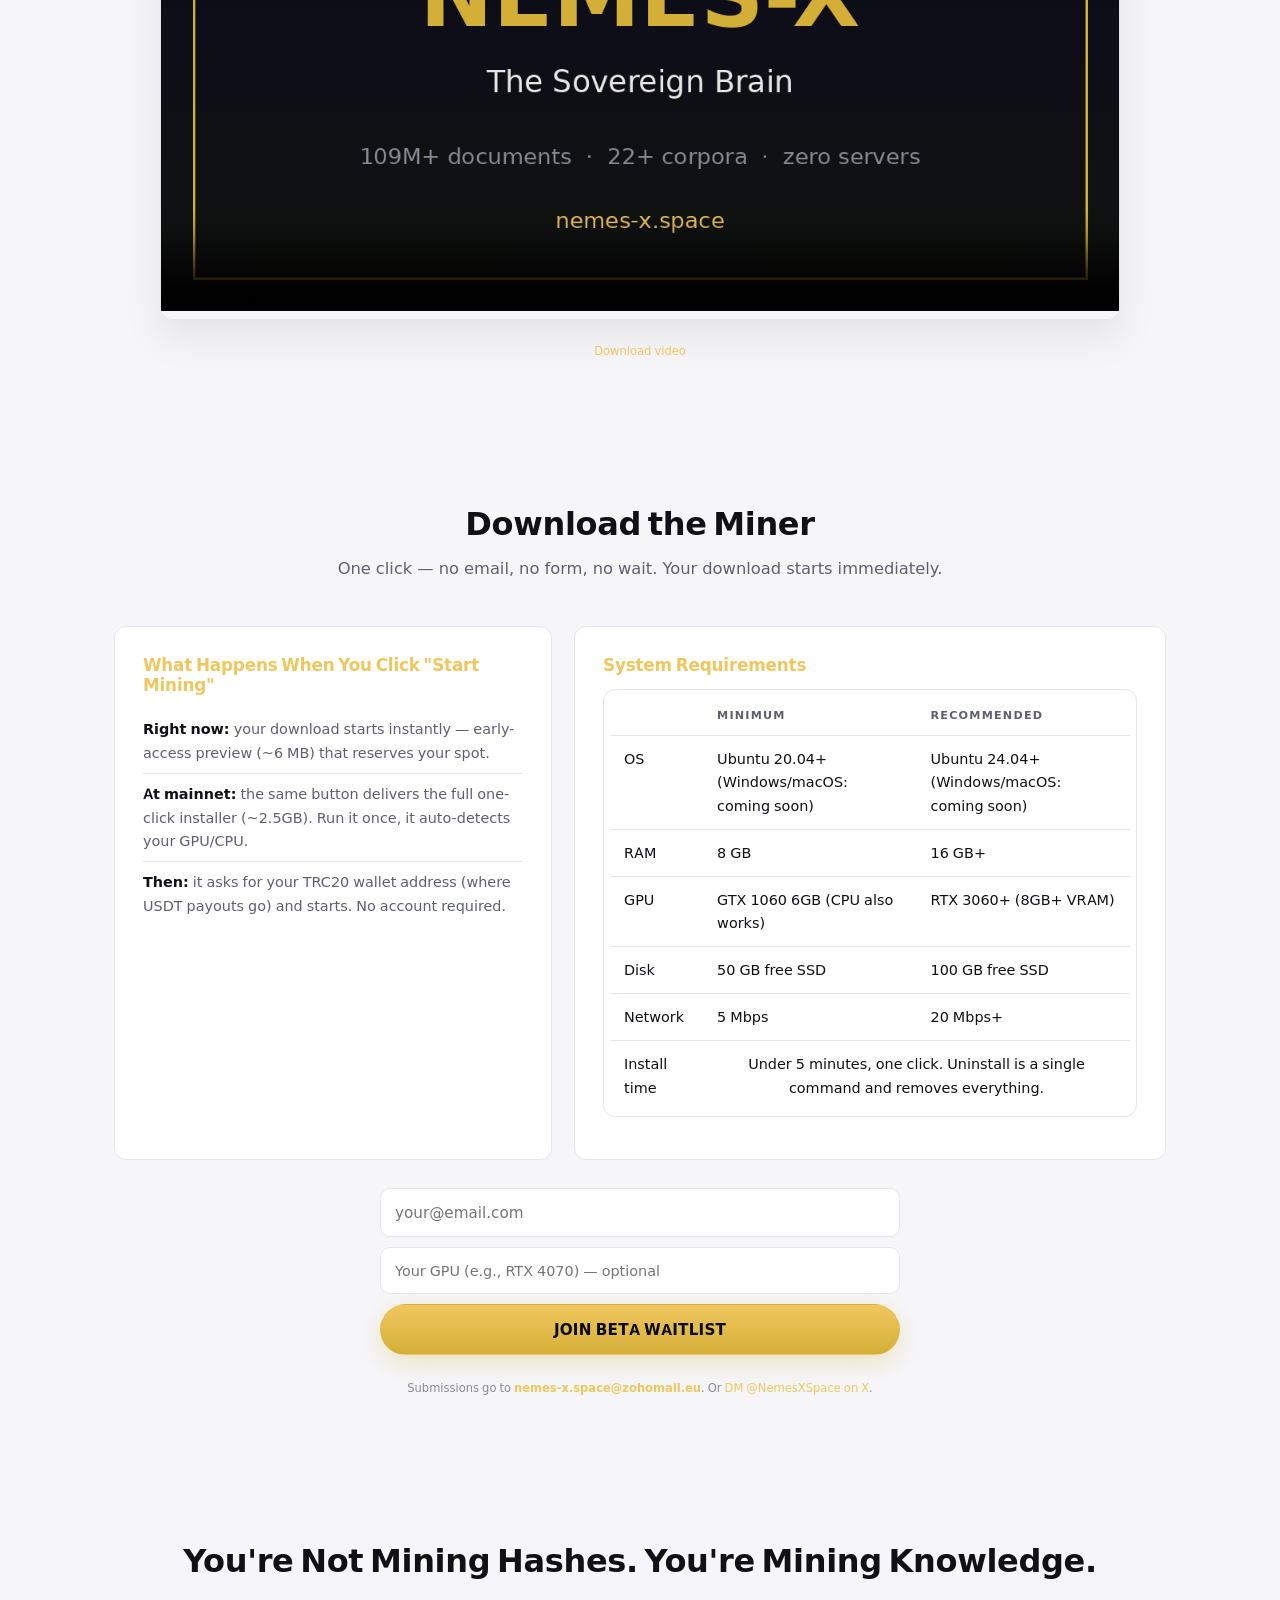
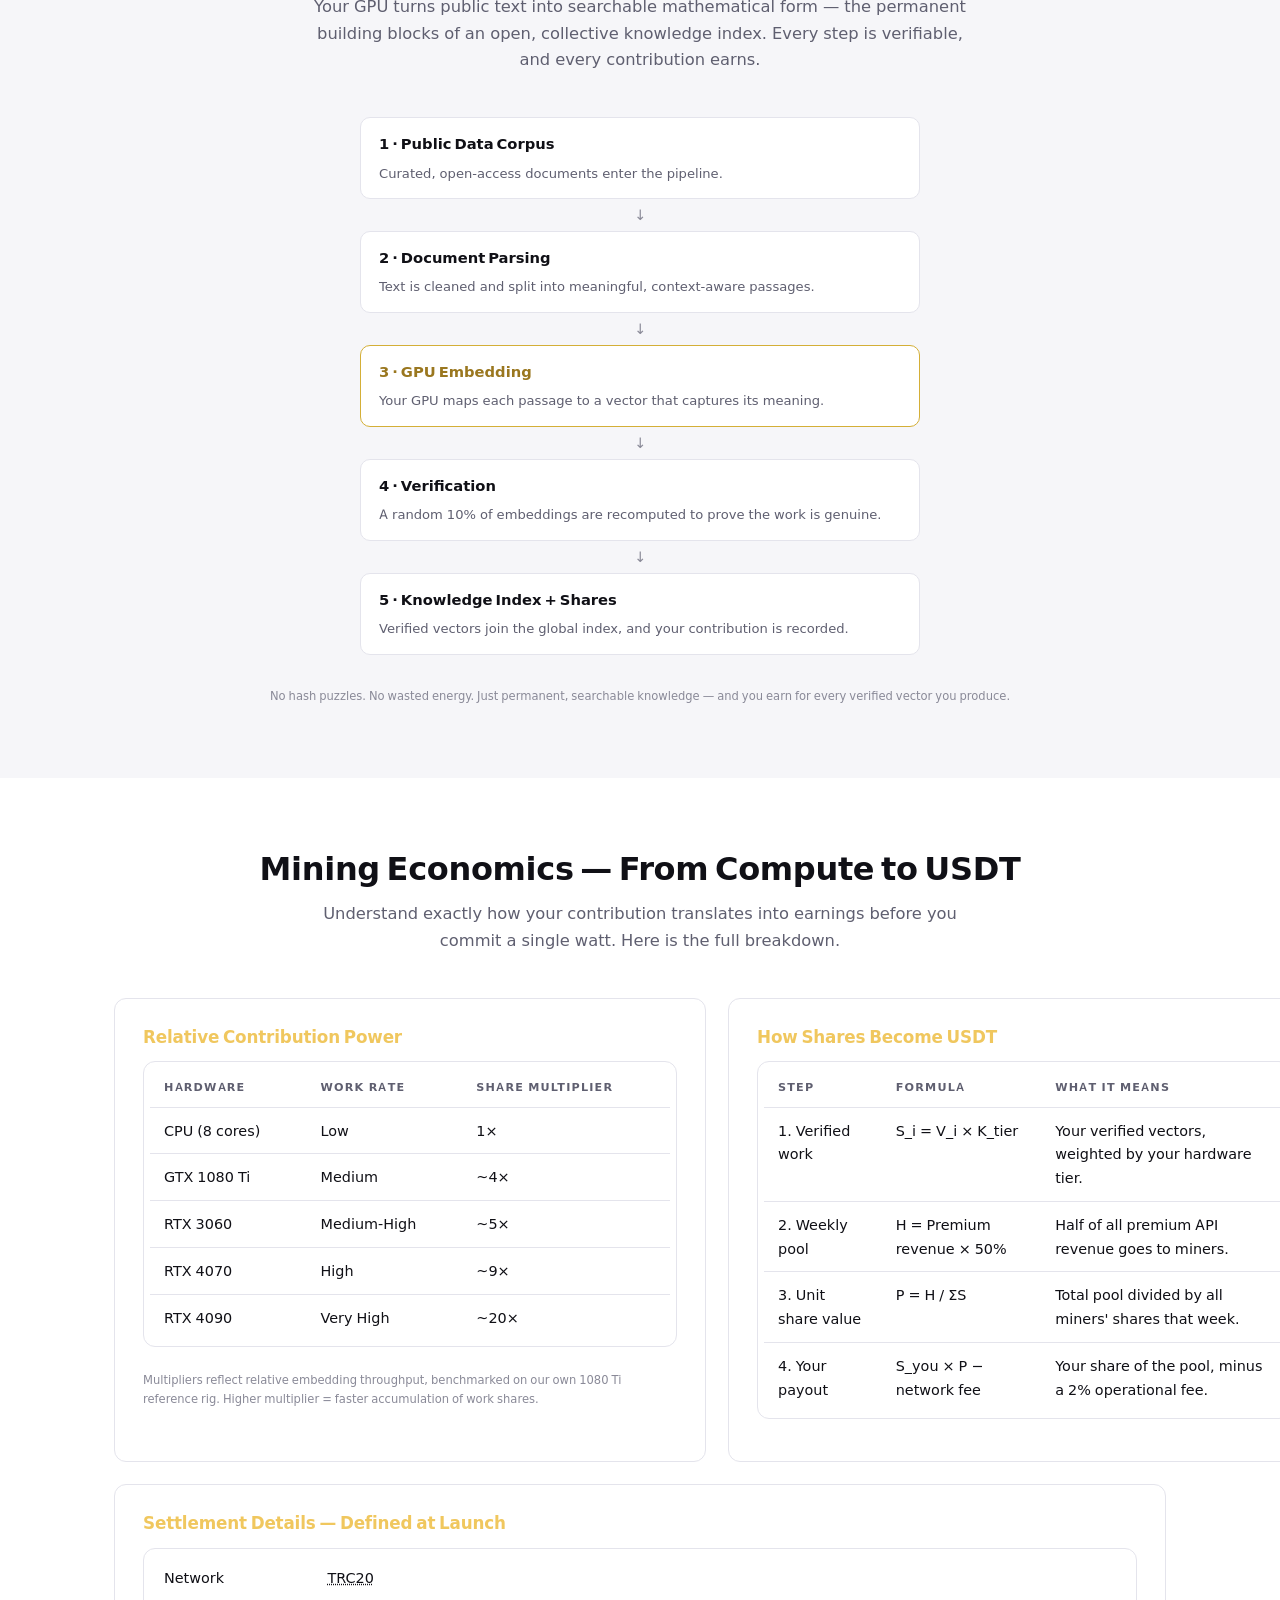
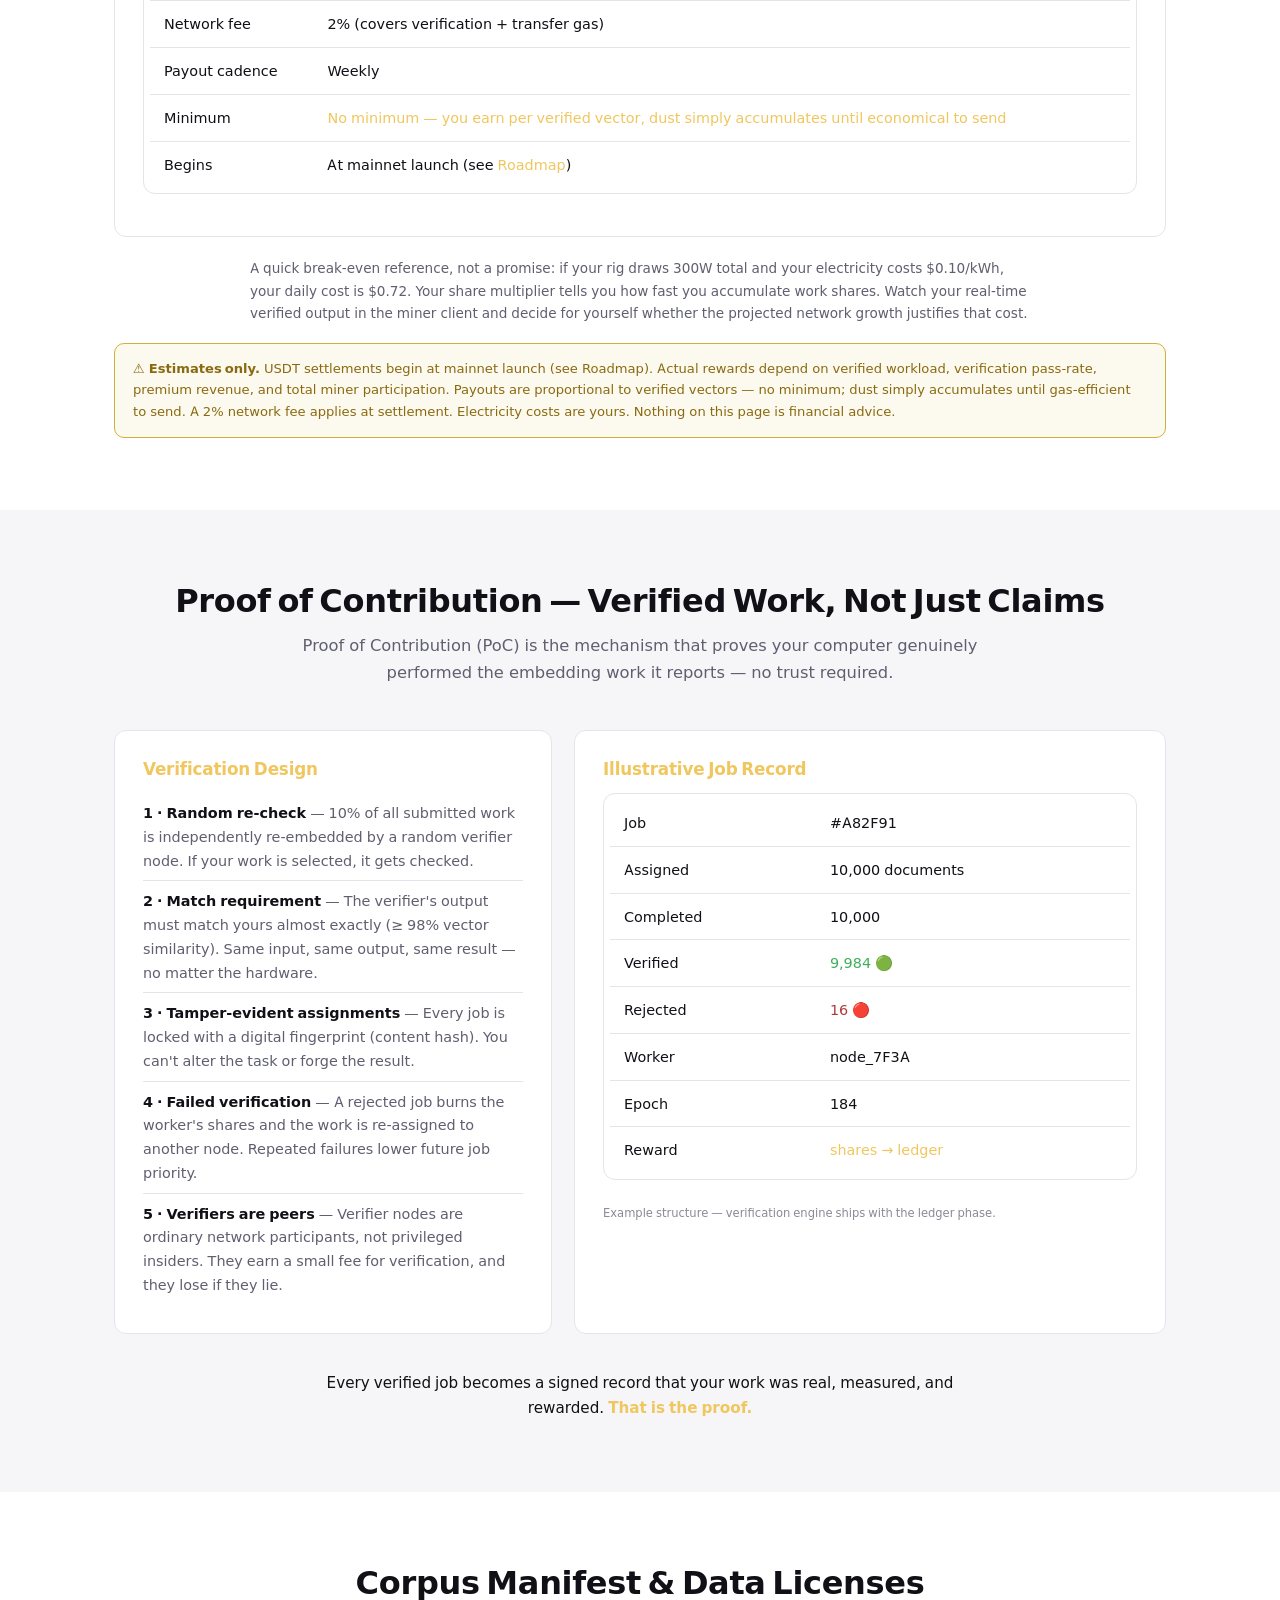
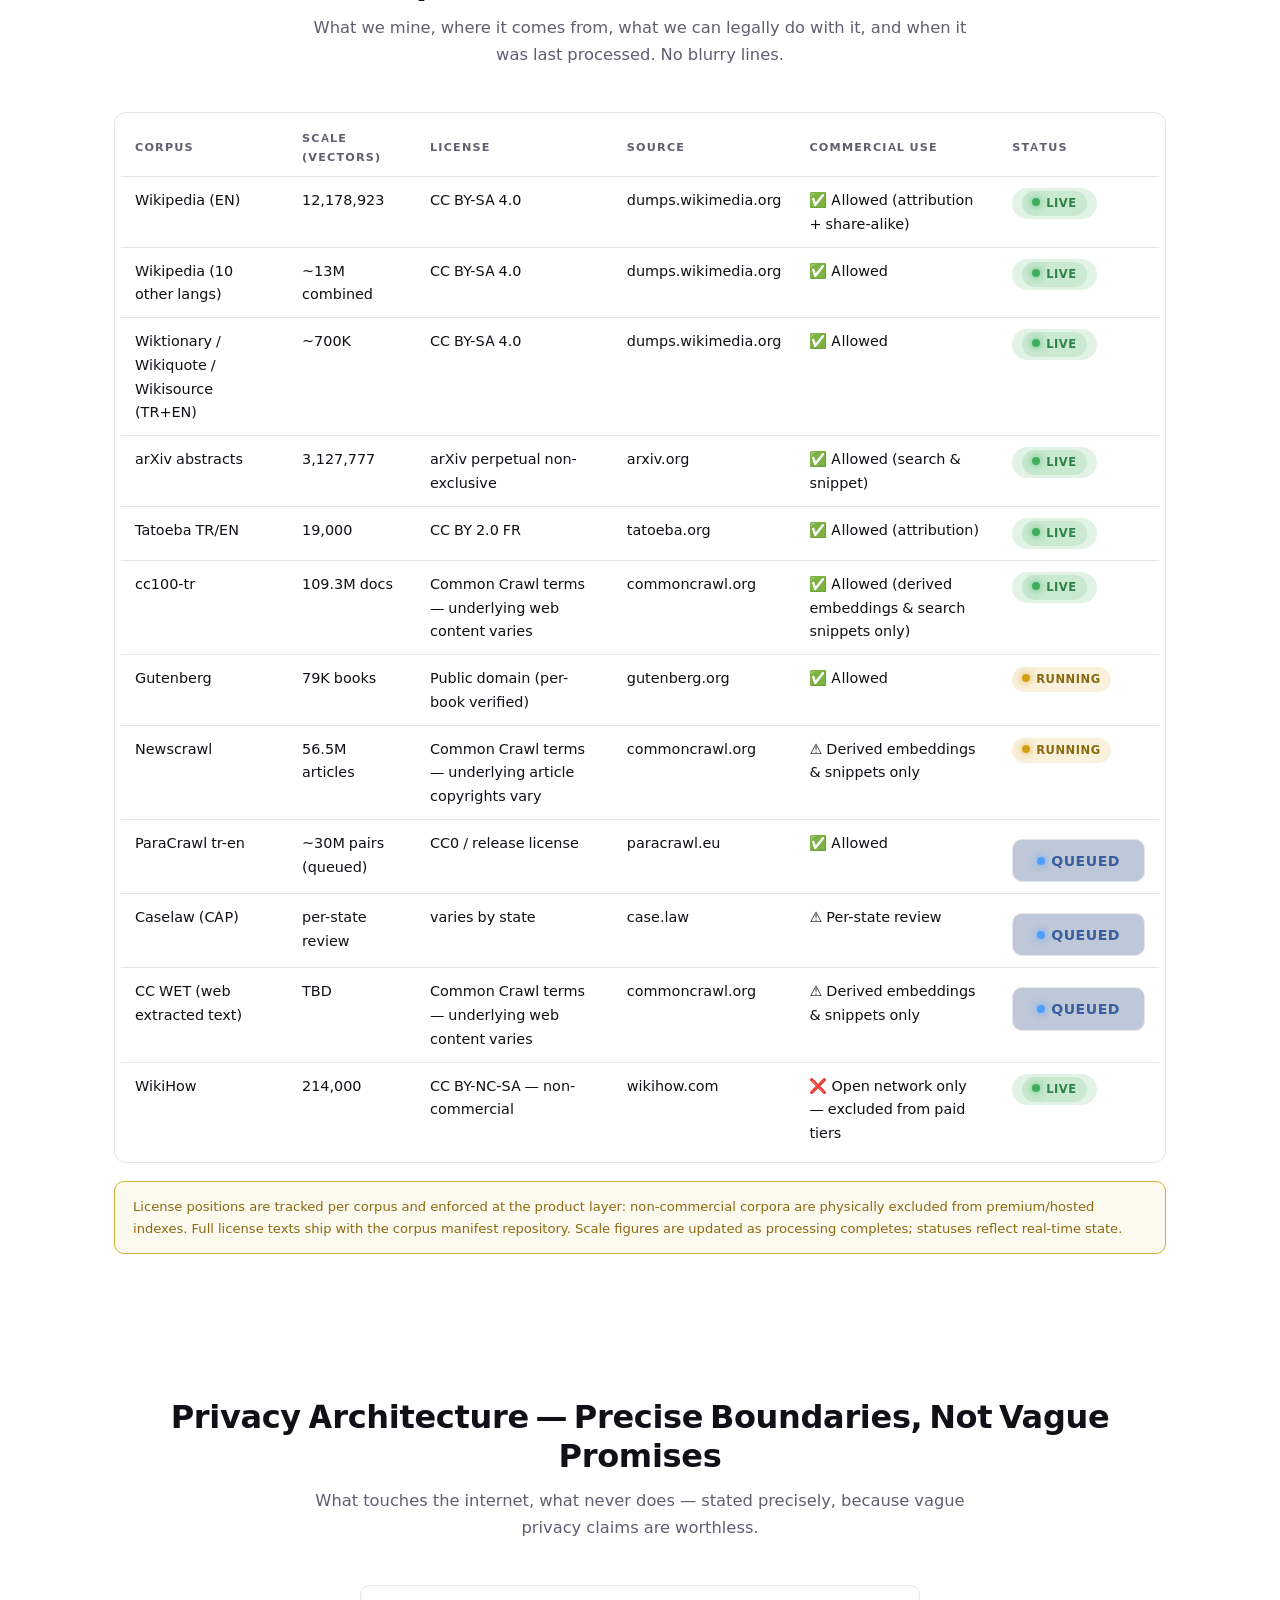
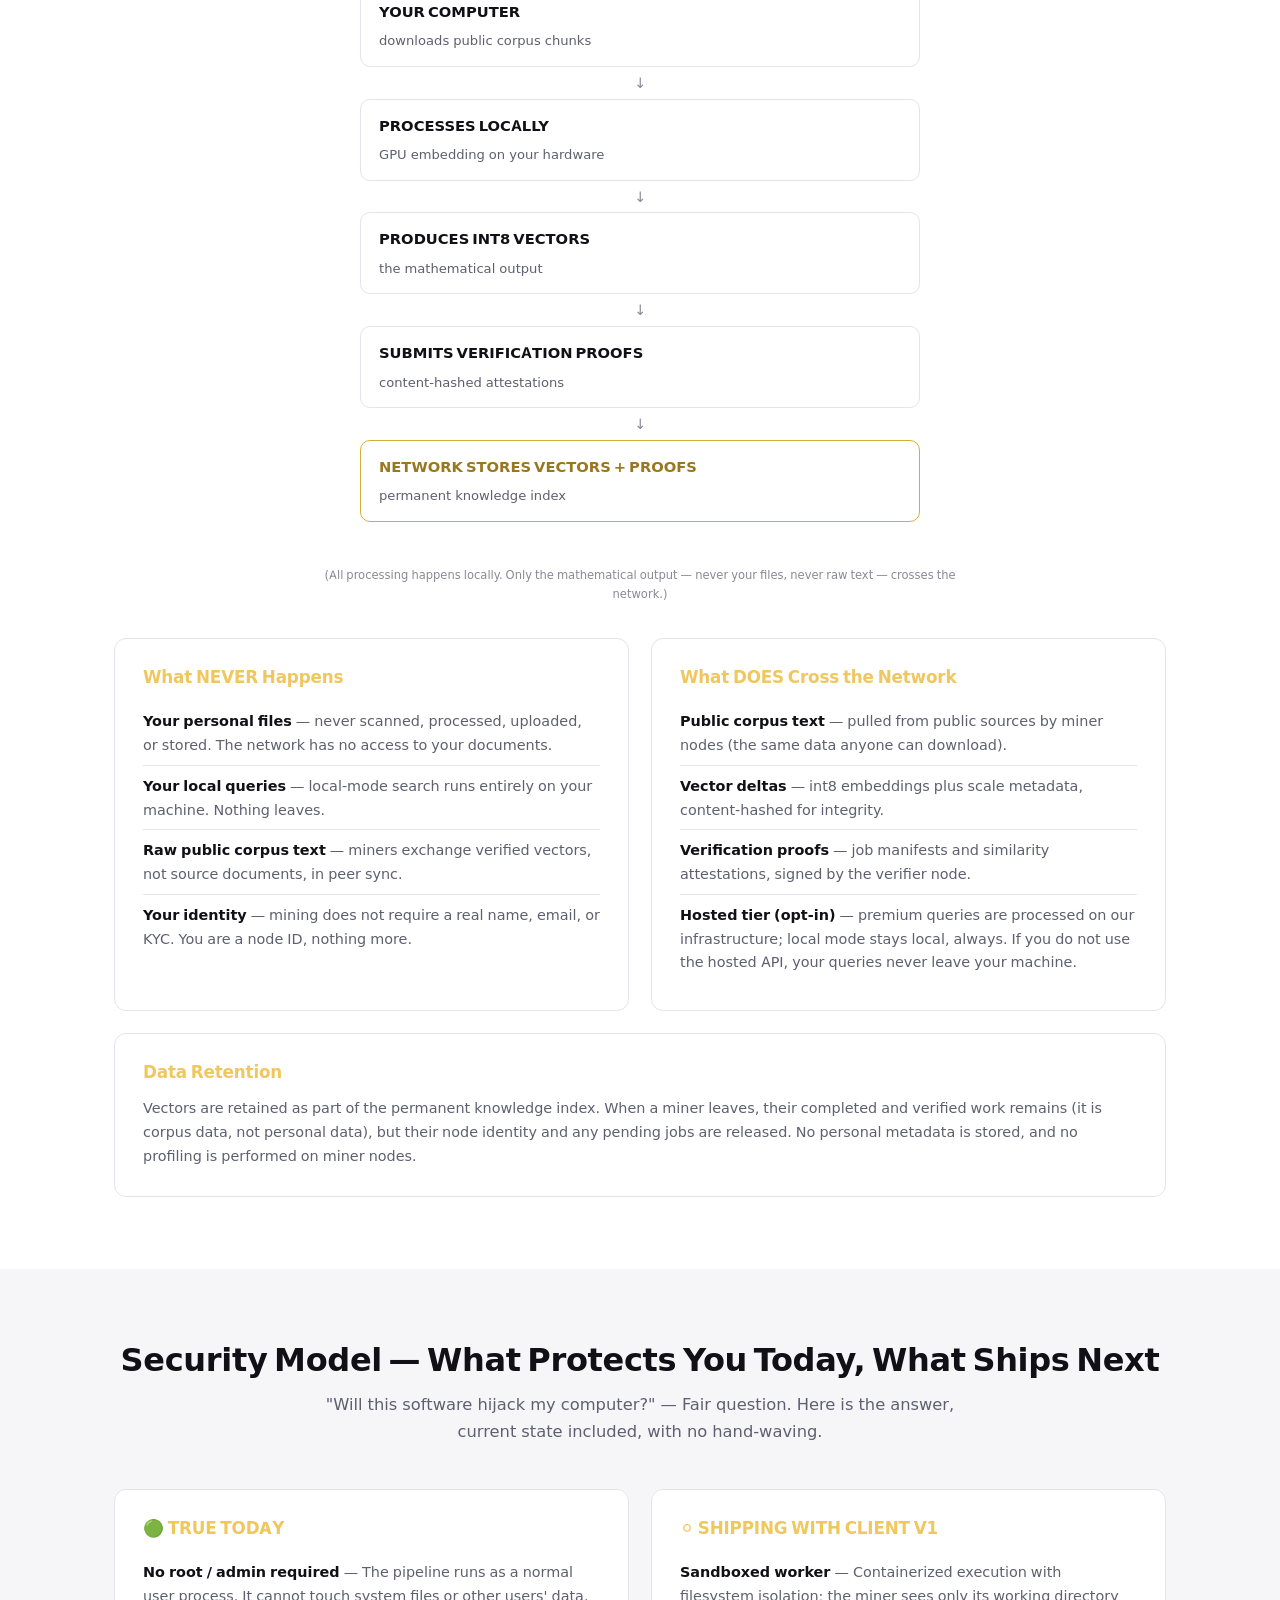
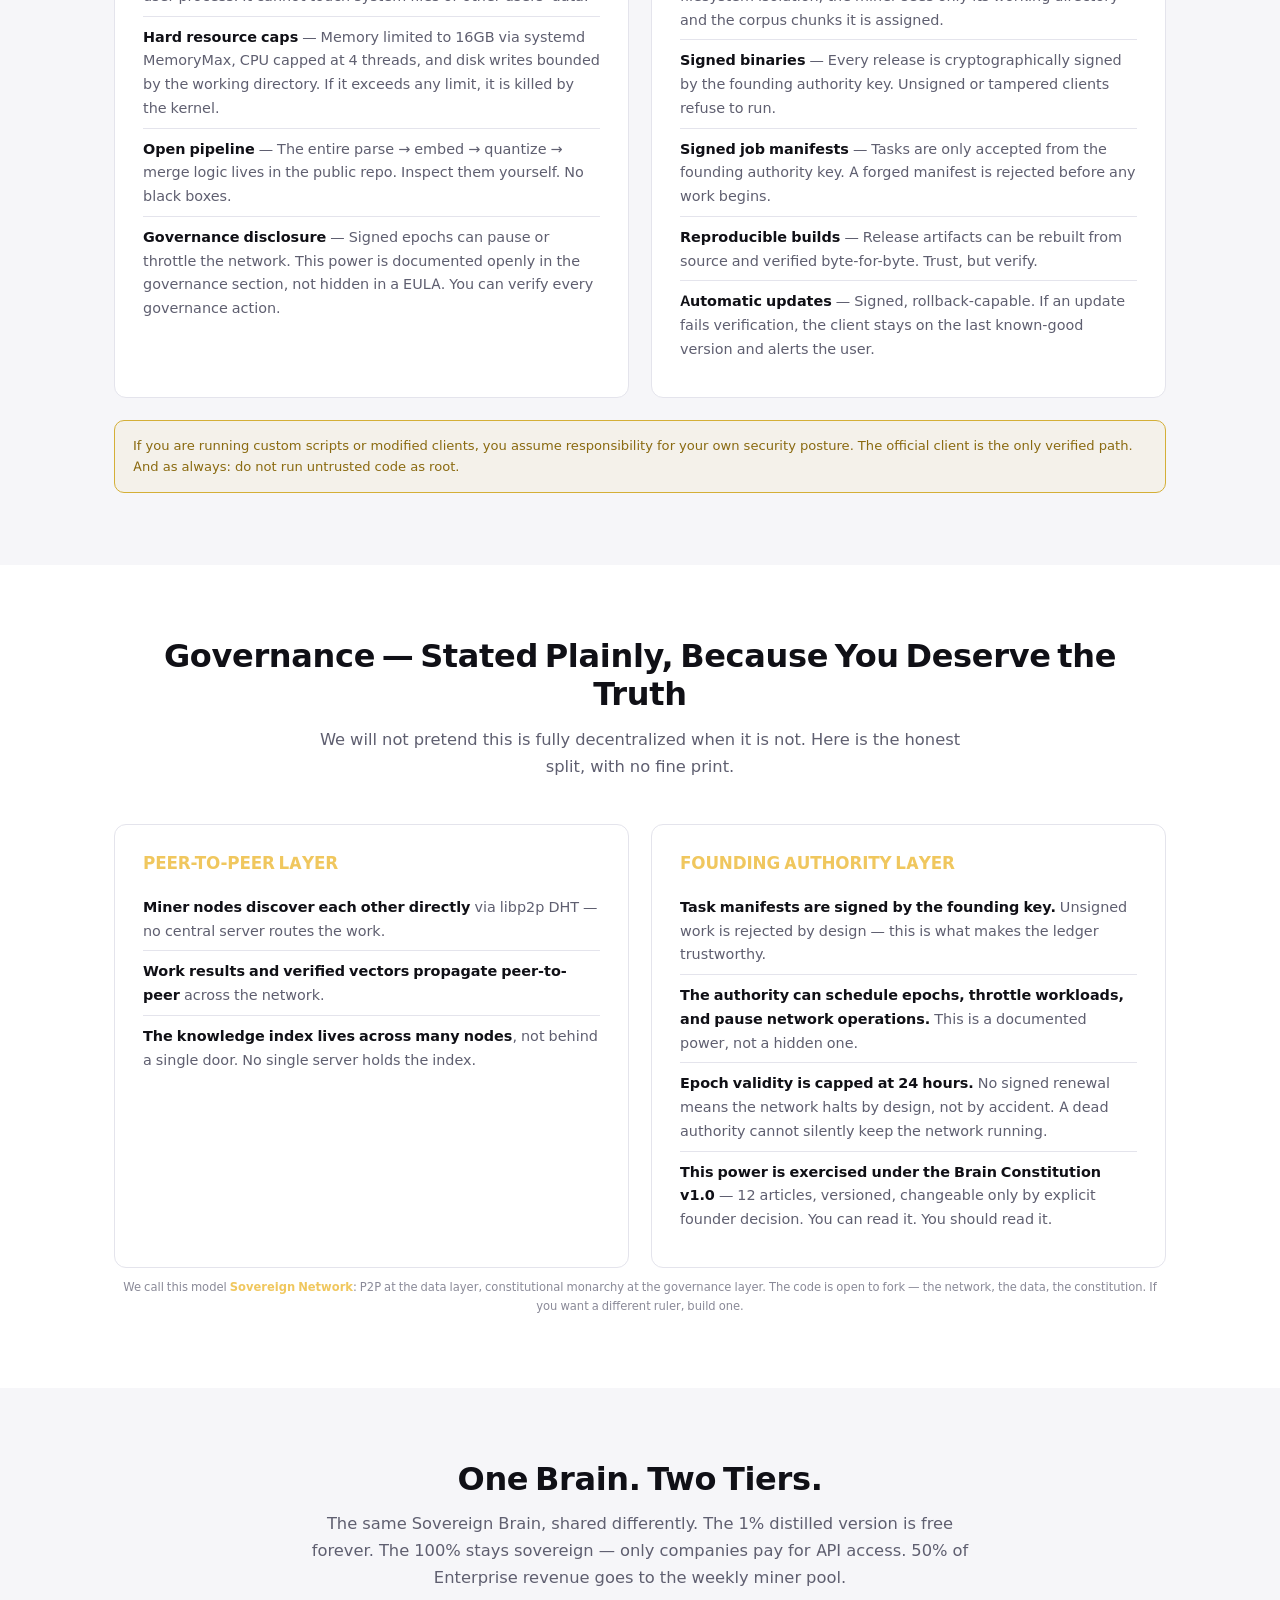
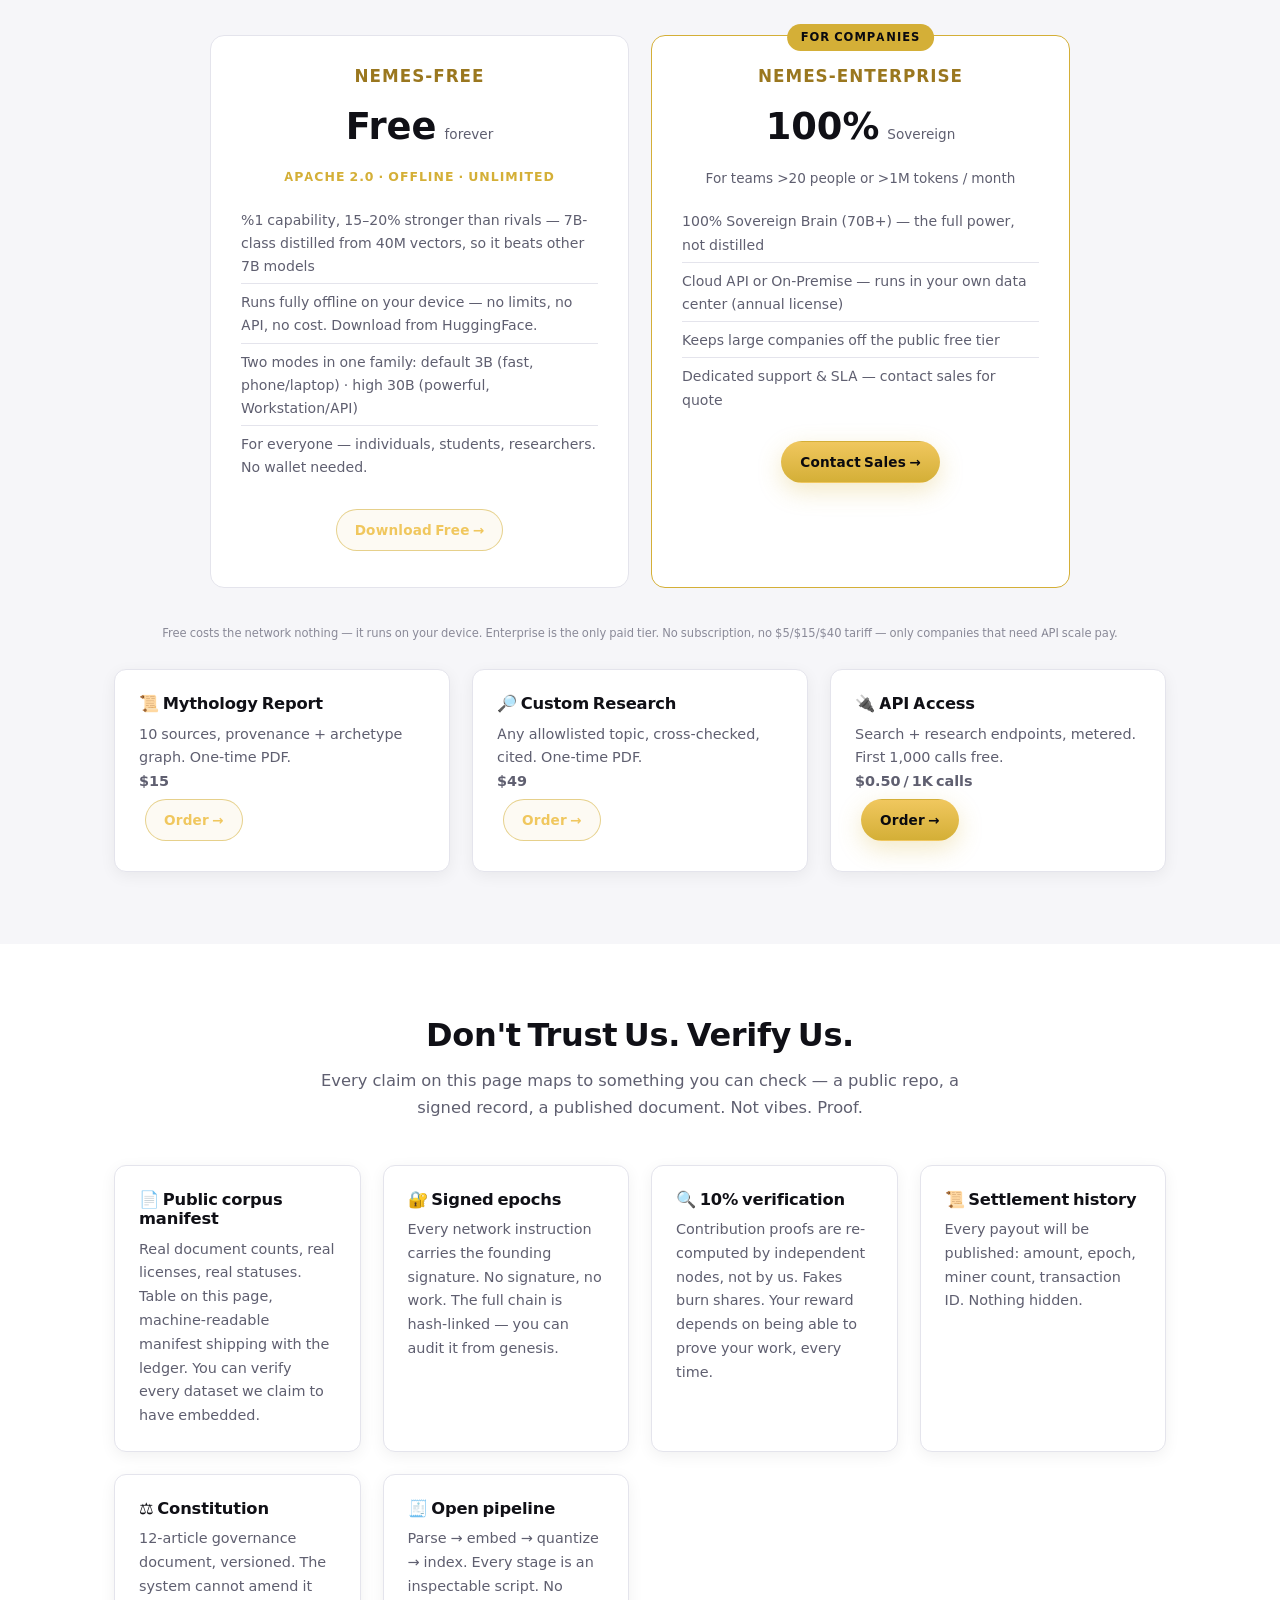
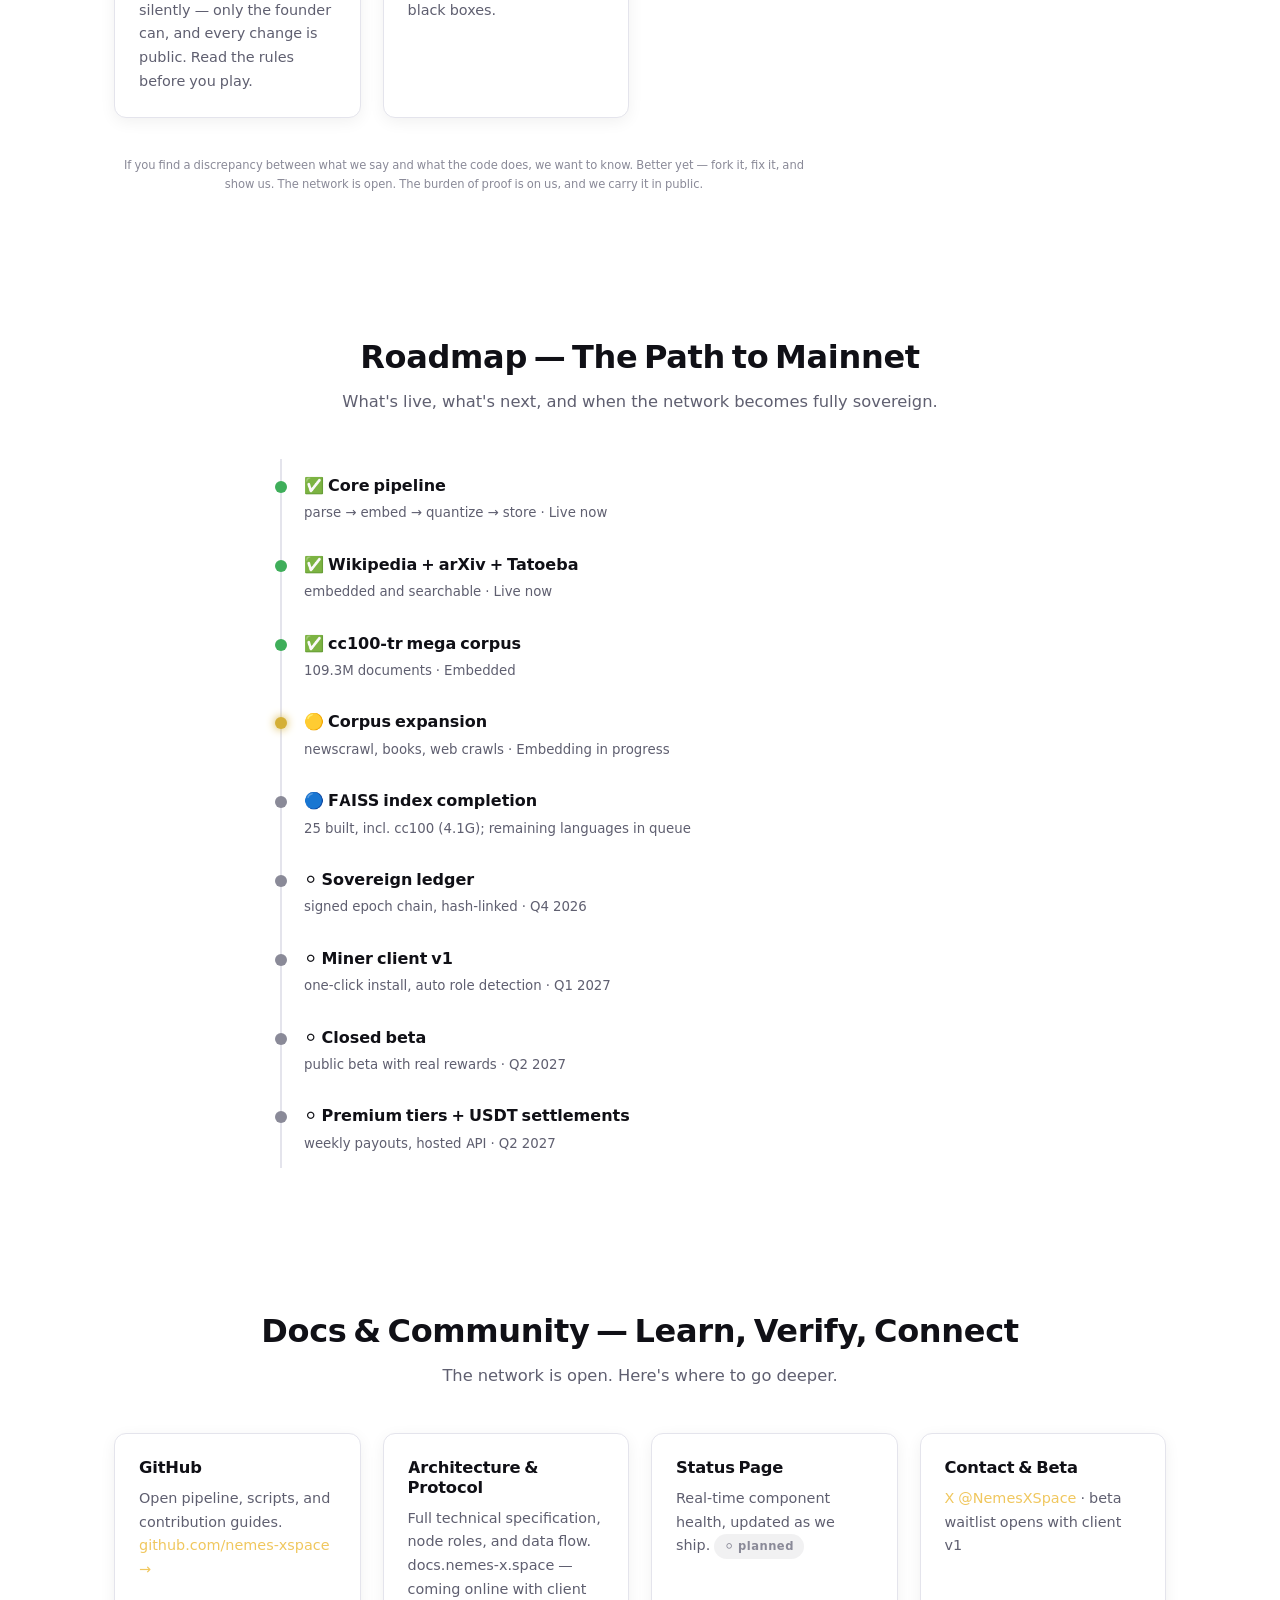
==== commit 8d6b43e1: "premium: tek seferlik rapor/API urunleri (fiyat taslagi)" ====
--- a/index.html
+++ b/index.html
@@ -401,6 +401,11 @@
     </div>
   </div>
   <p class="asof" style="margin-top:26px" data-i18n="index.pre_note">Free costs the network nothing — it runs on your device. Enterprise is the only paid tier. No subscription, no $5/$15/$40 tariff — only companies that need API scale pay.</p>
+  <div class="cards" style="margin-top:26px">
+    <div class="card"><h3 data-i18n="index.rep_1t">📜 Mythology Report</h3><p data-i18n="index.rep_1d">10 sources, provenance + archetype graph. One-time PDF.</p><p><b>$15</b></p><p><a class="btn ghost small" href="mailto:nemes-x.space@zohomail.eu?subject=Mythology%20Report%20Order" data-i18n="index.rep_cta">Order →</a></p></div>
+    <div class="card"><h3 data-i18n="index.rep_2t">🔎 Custom Research</h3><p data-i18n="index.rep_2d">Any allowlisted topic, cross-checked, cited. One-time PDF.</p><p><b>$49</b></p><p><a class="btn ghost small" href="mailto:nemes-x.space@zohomail.eu?subject=Custom%20Research%20Order" data-i18n="index.rep_cta">Order →</a></p></div>
+    <div class="card"><h3 data-i18n="index.rep_3t">🔌 API Access</h3><p data-i18n="index.rep_3d">Search + research endpoints, metered. First 1,000 calls free.</p><p><b>$0.50 / 1K calls</b></p><p><a class="btn gold small" href="mailto:nemes-x.space@zohomail.eu?subject=API%20Access" data-i18n="index.rep_cta">Order →</a></p></div>
+  </div>
 </div></section>
 
 <section id="trust"><div class="wrap">
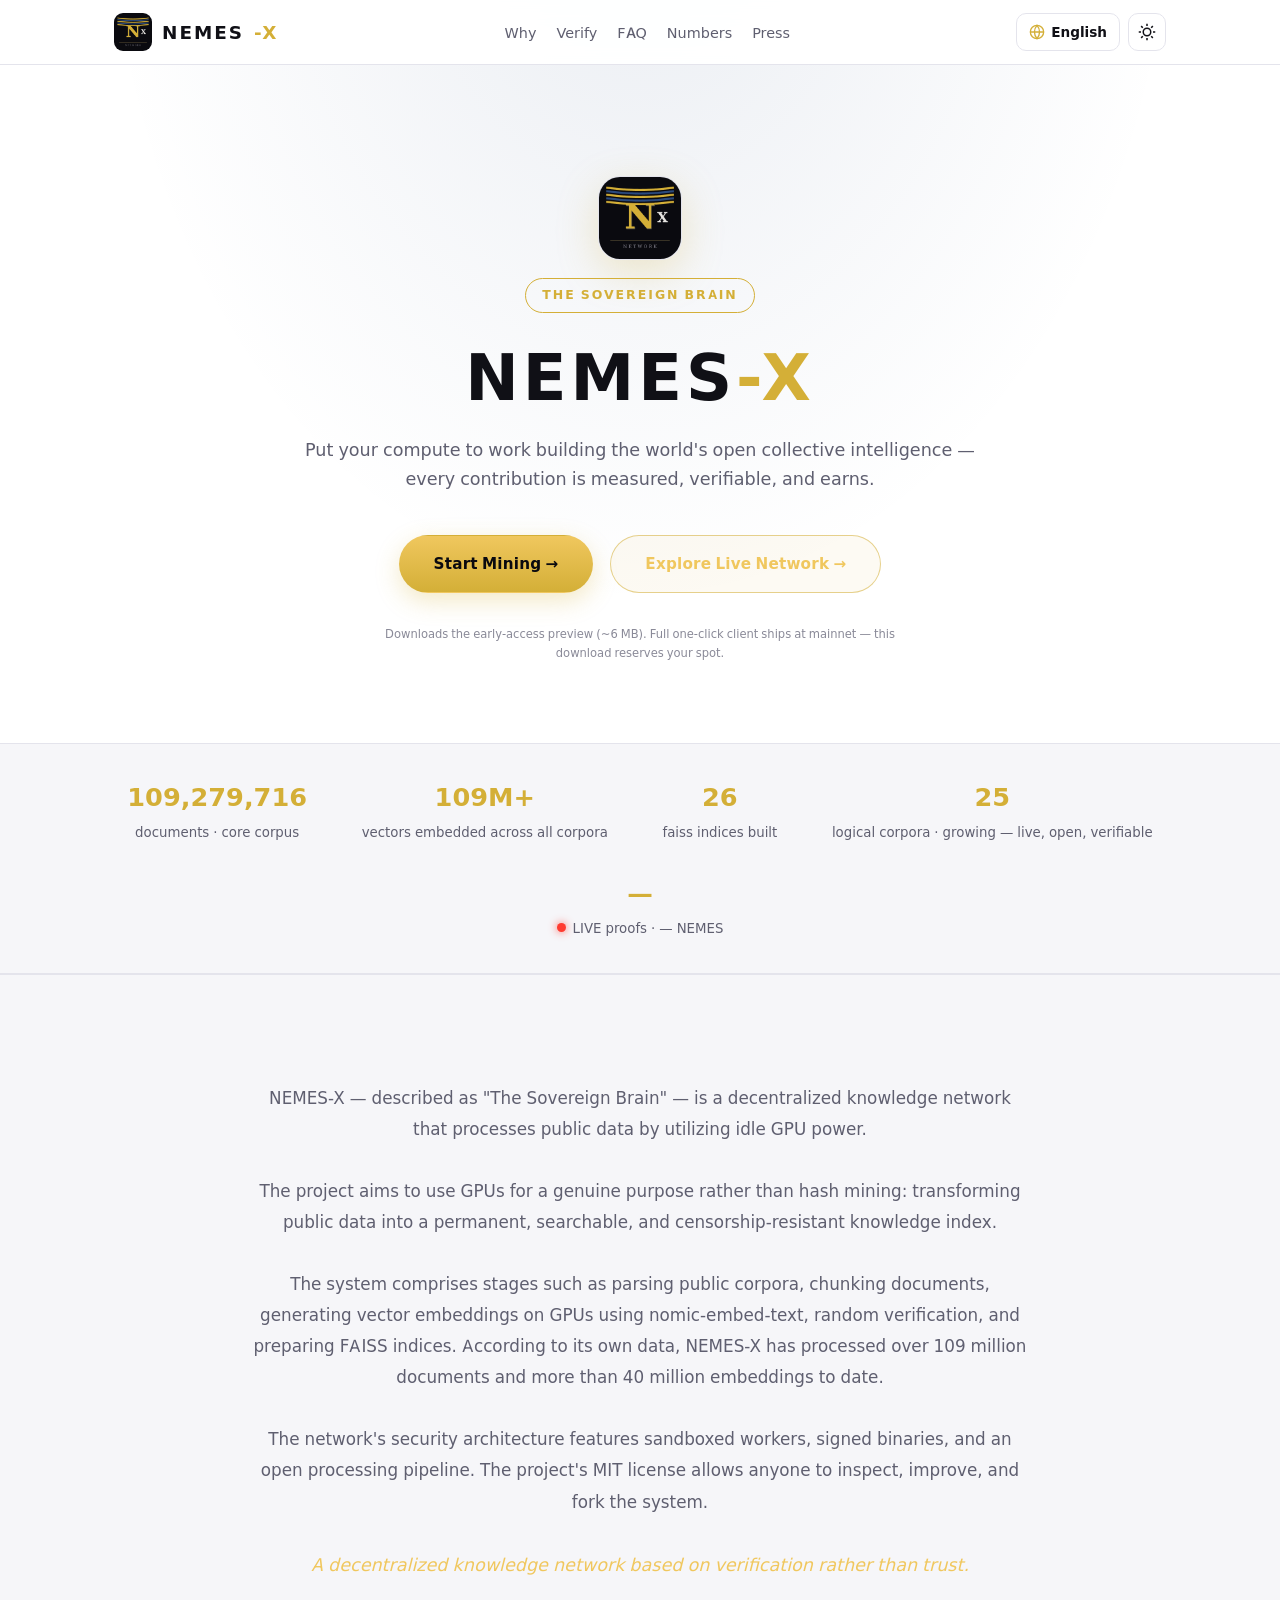
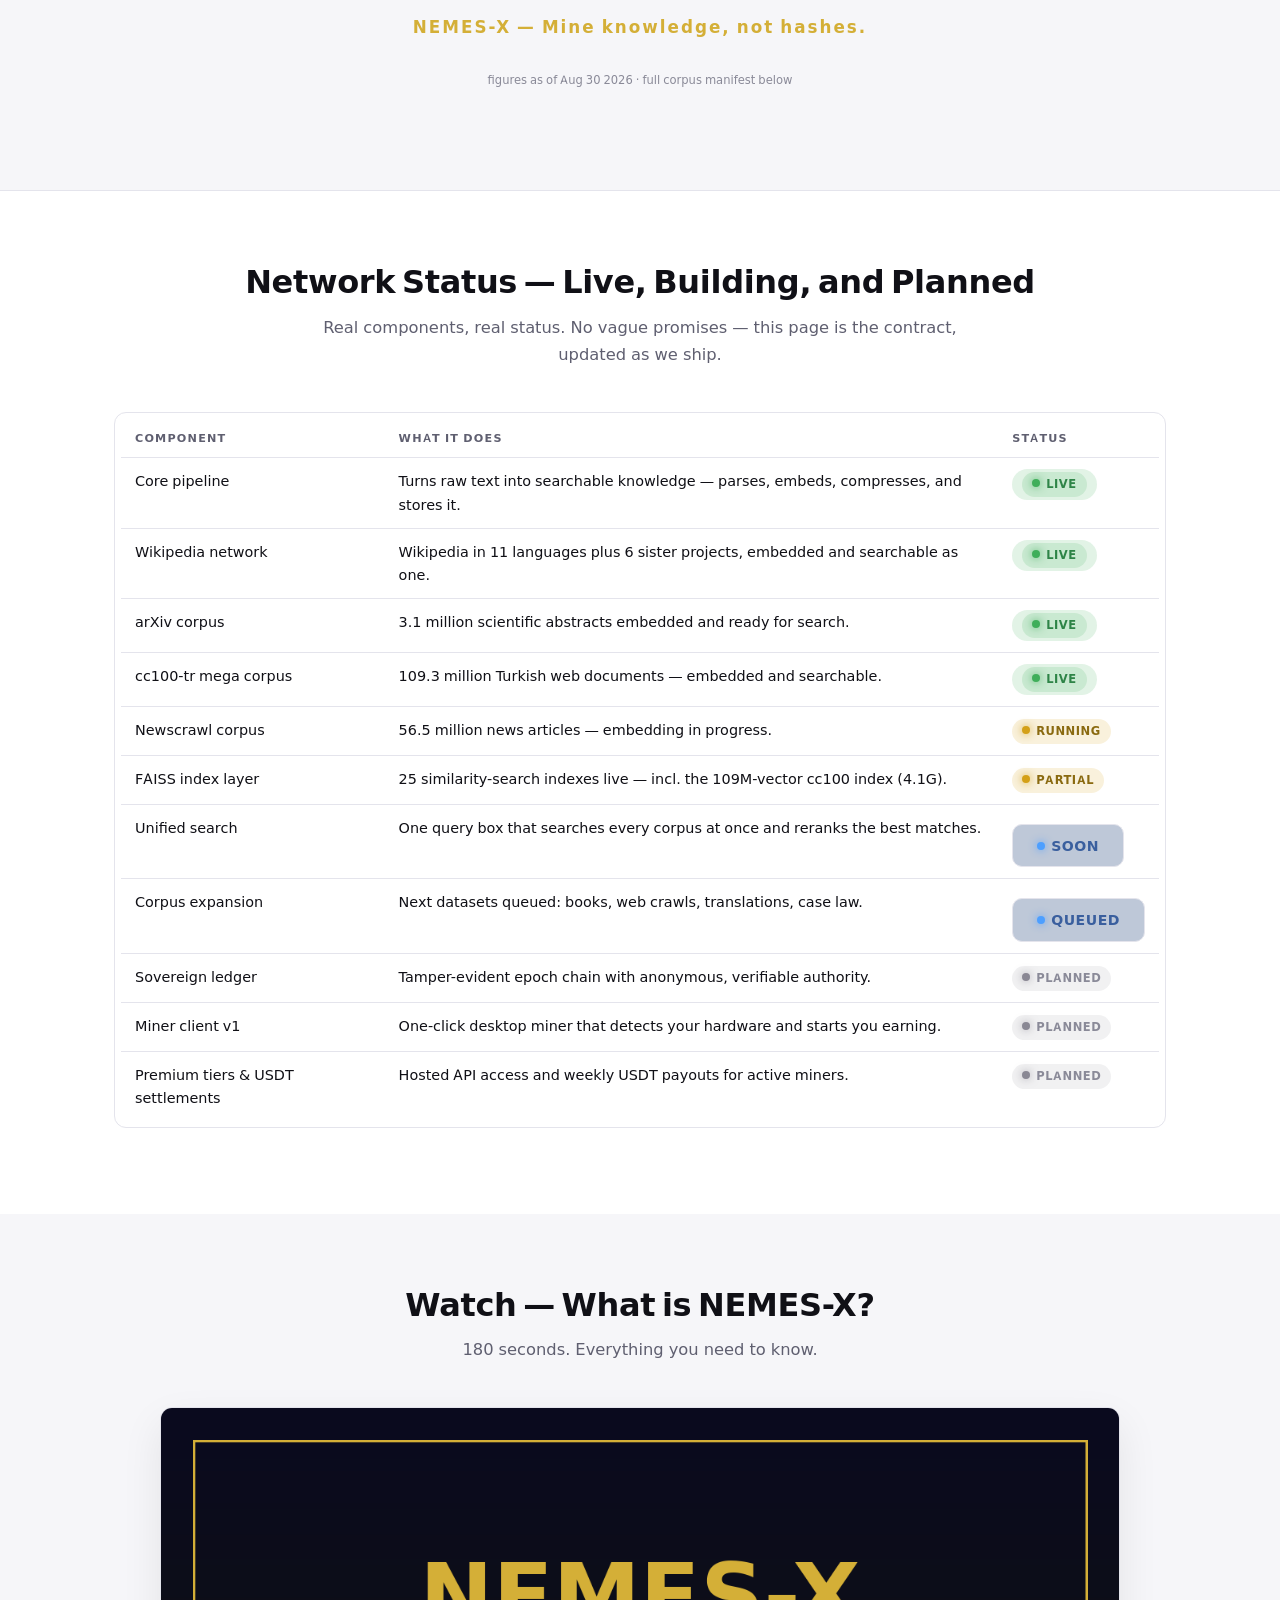
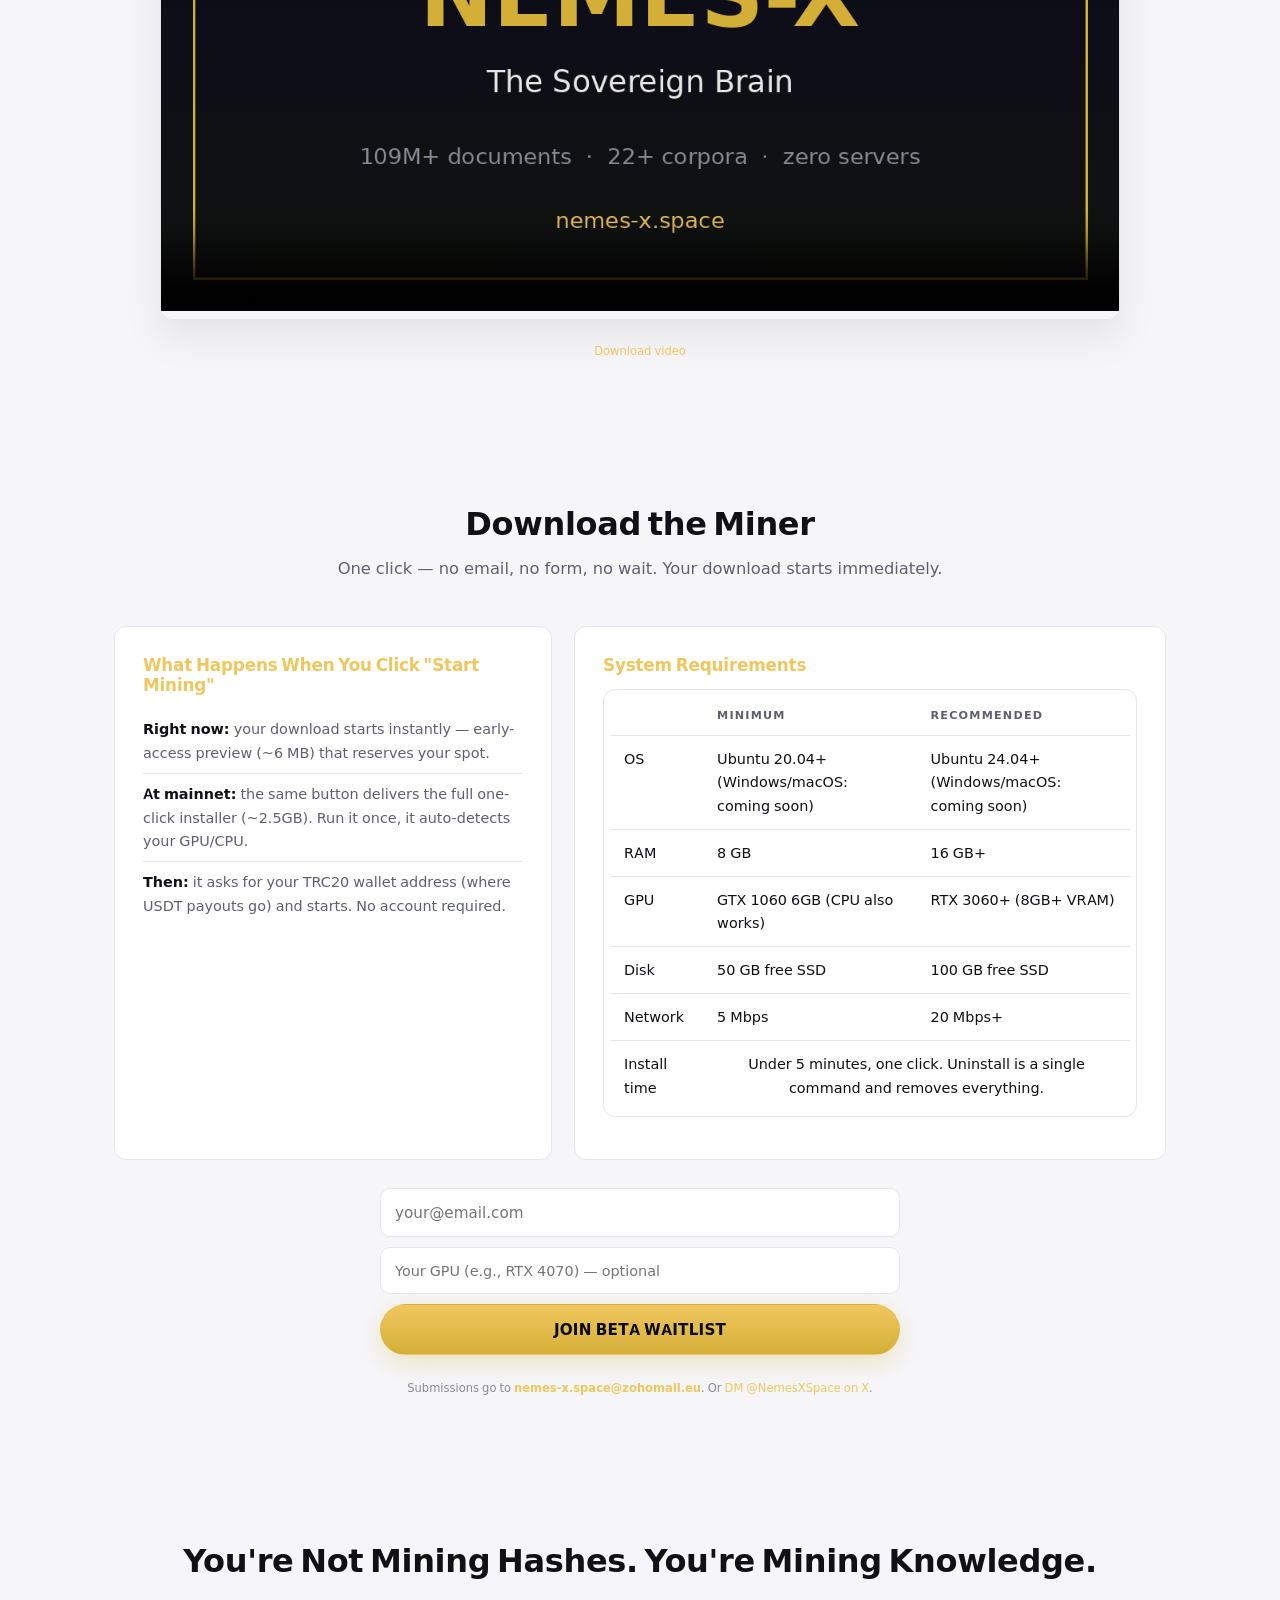
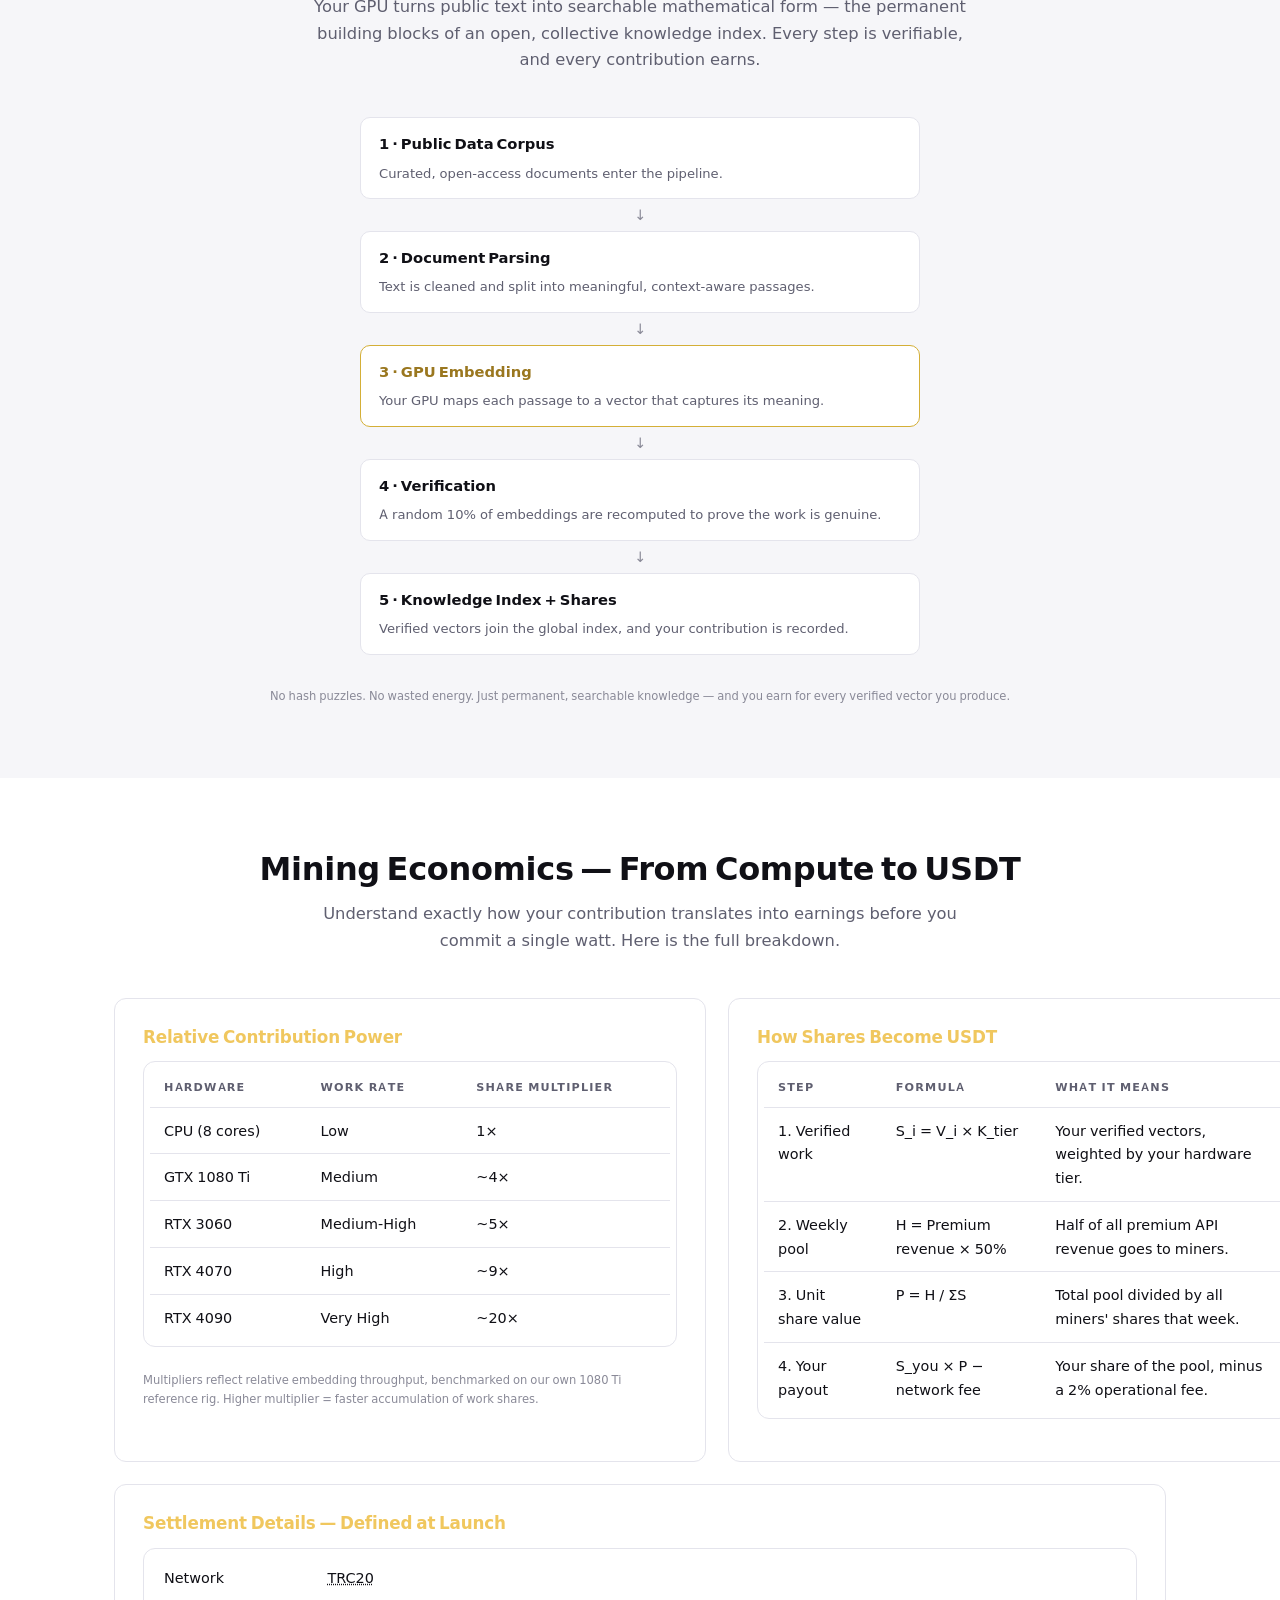
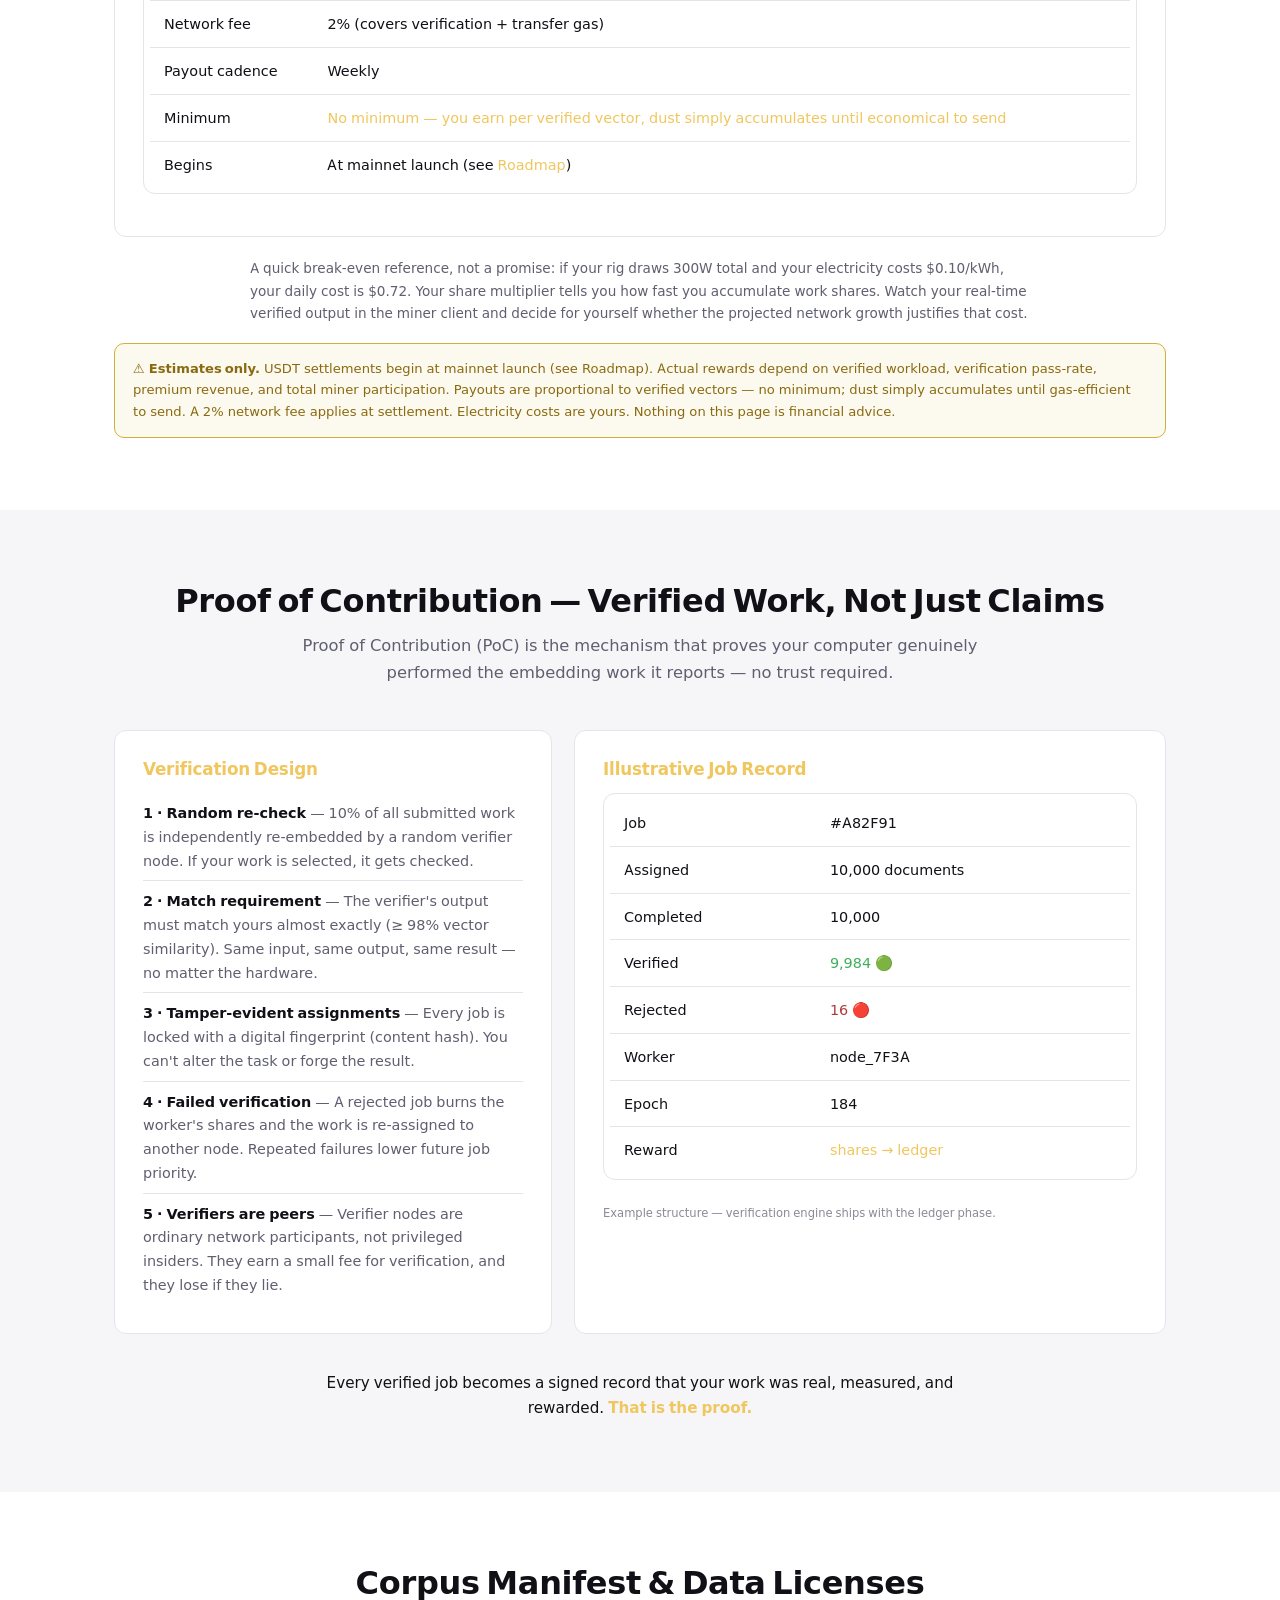
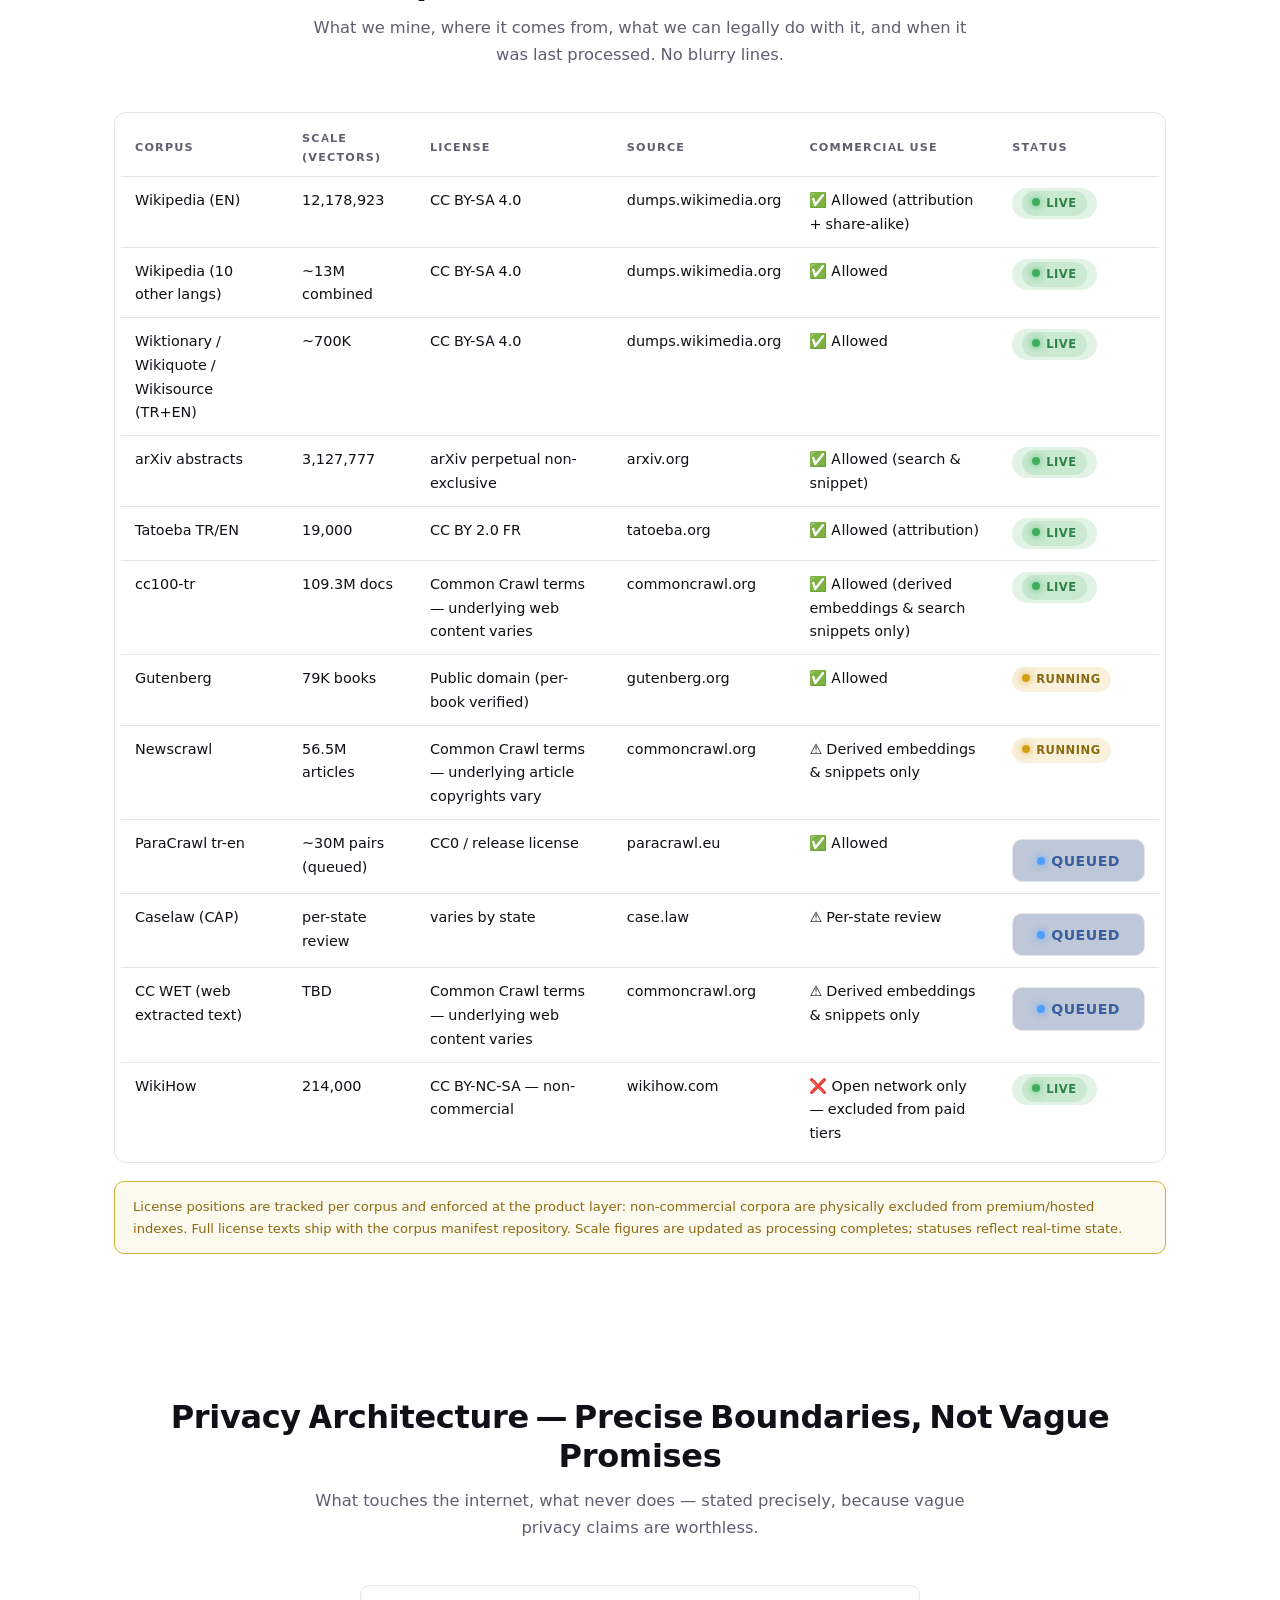
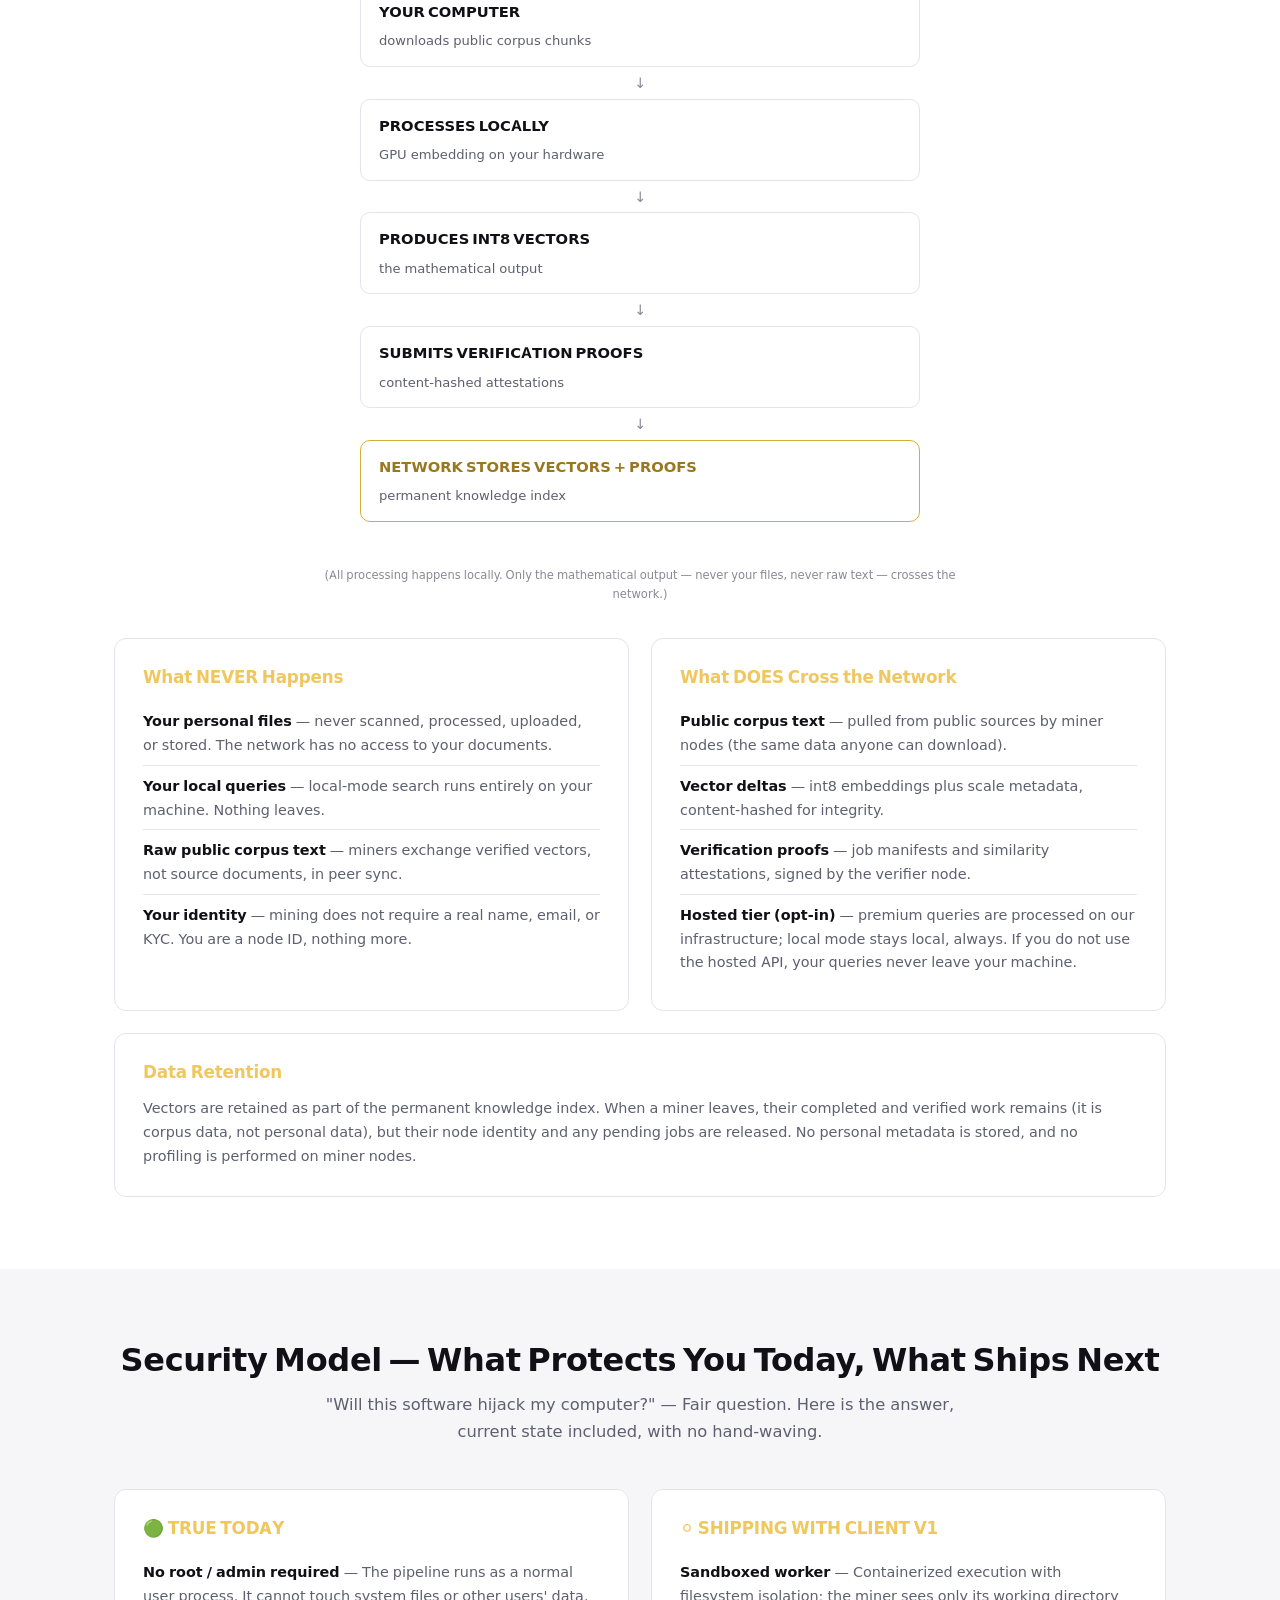
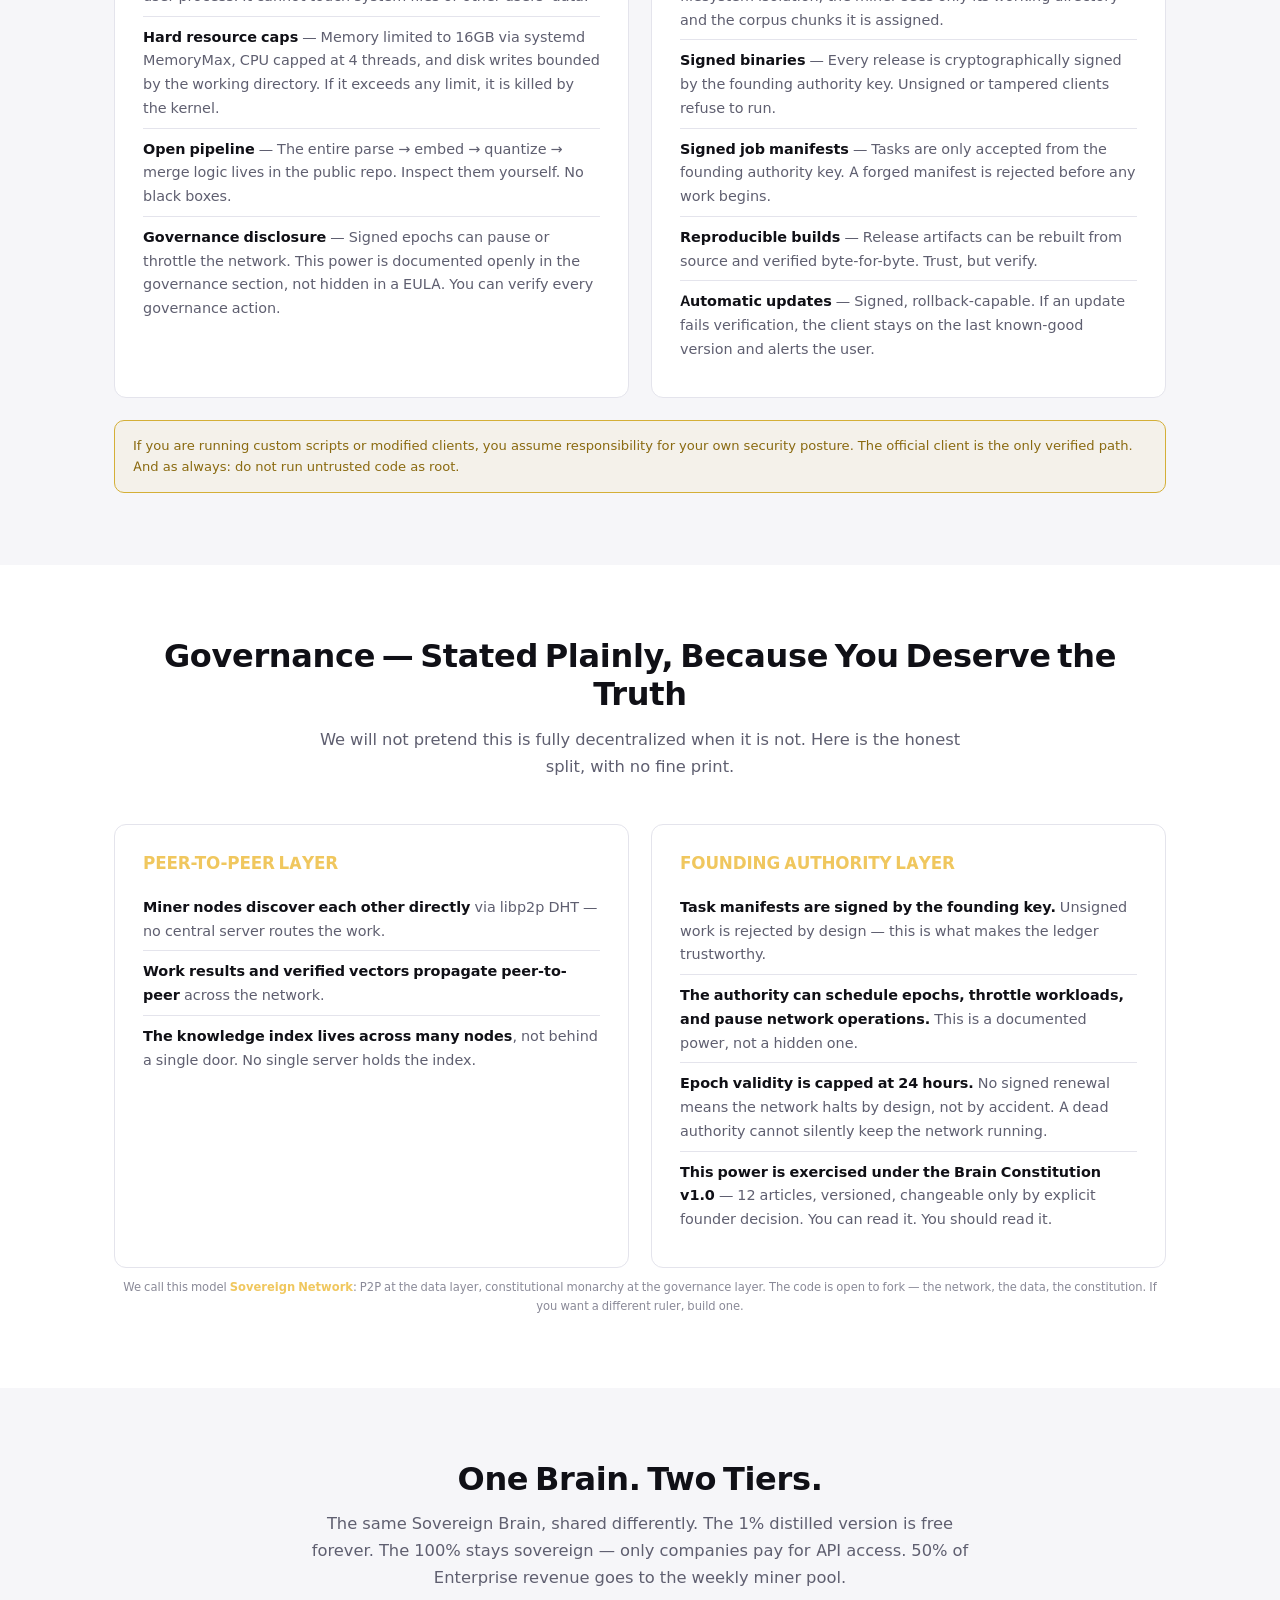
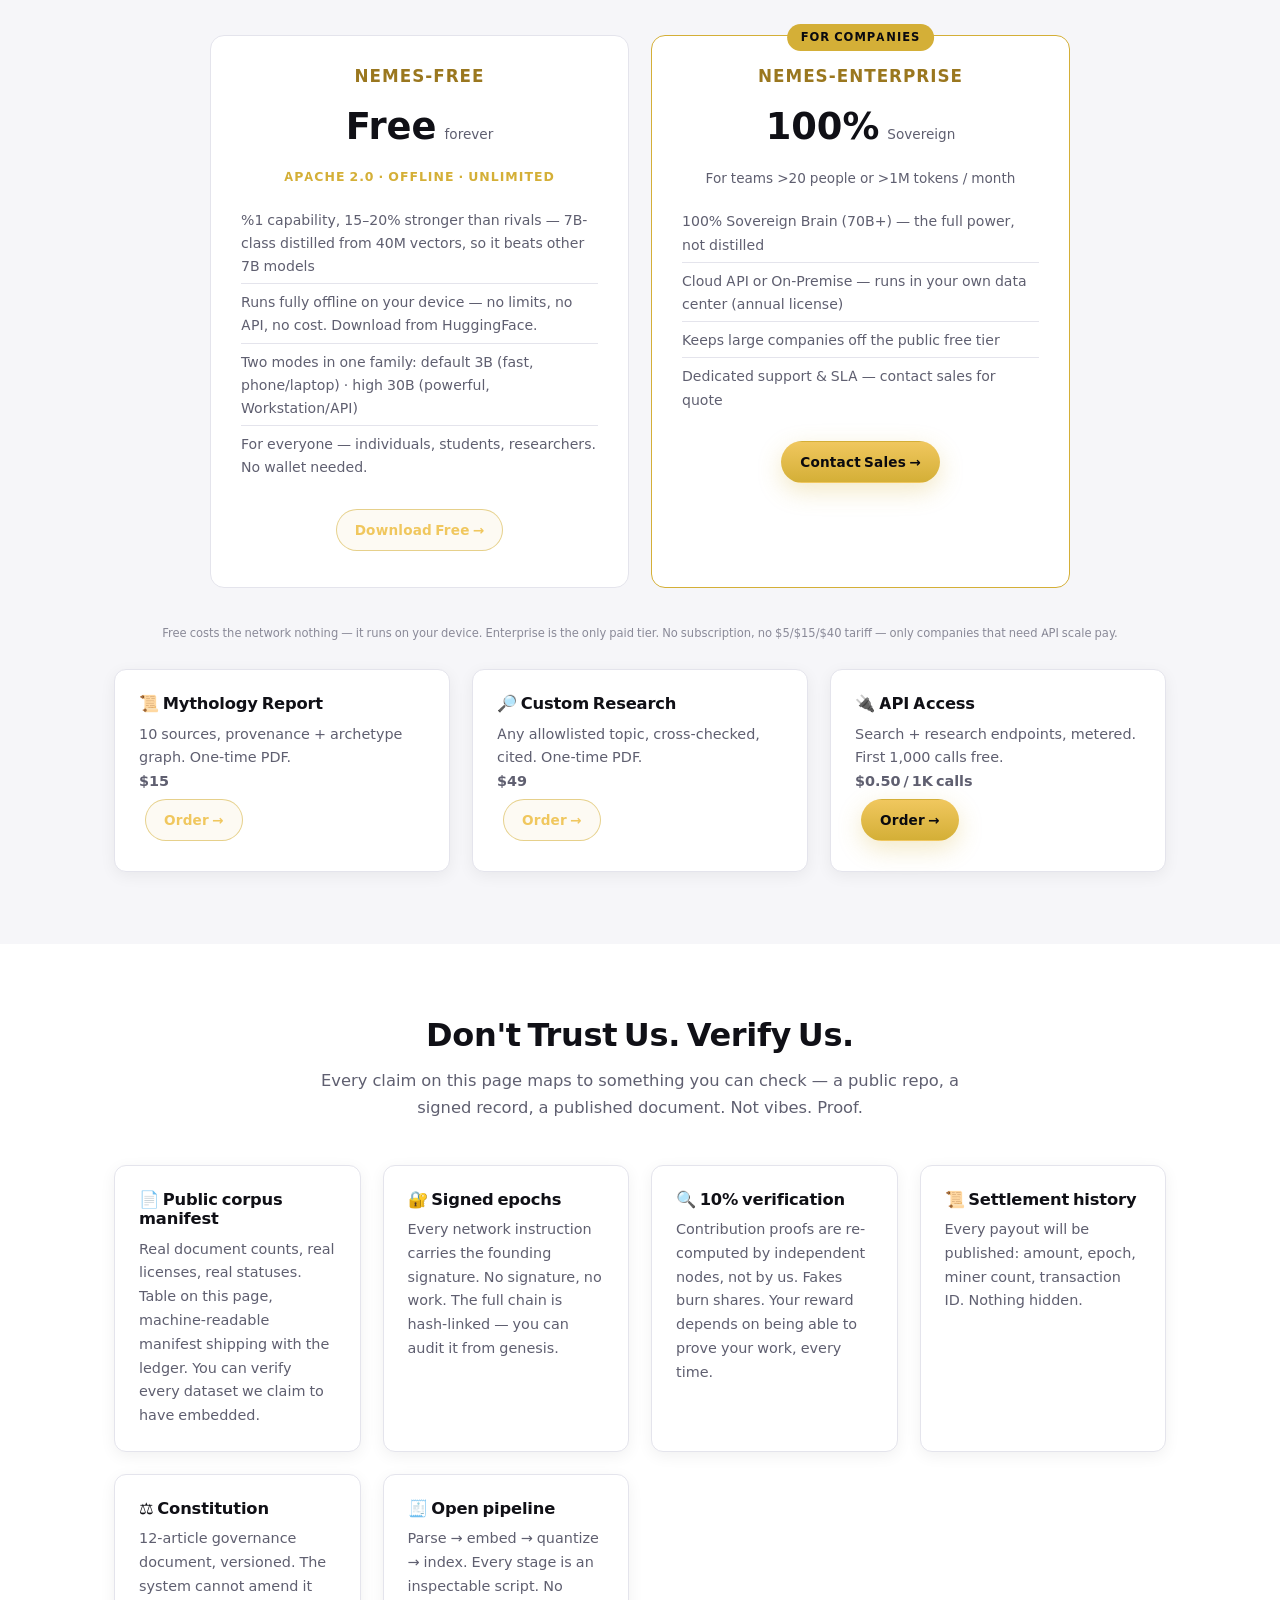
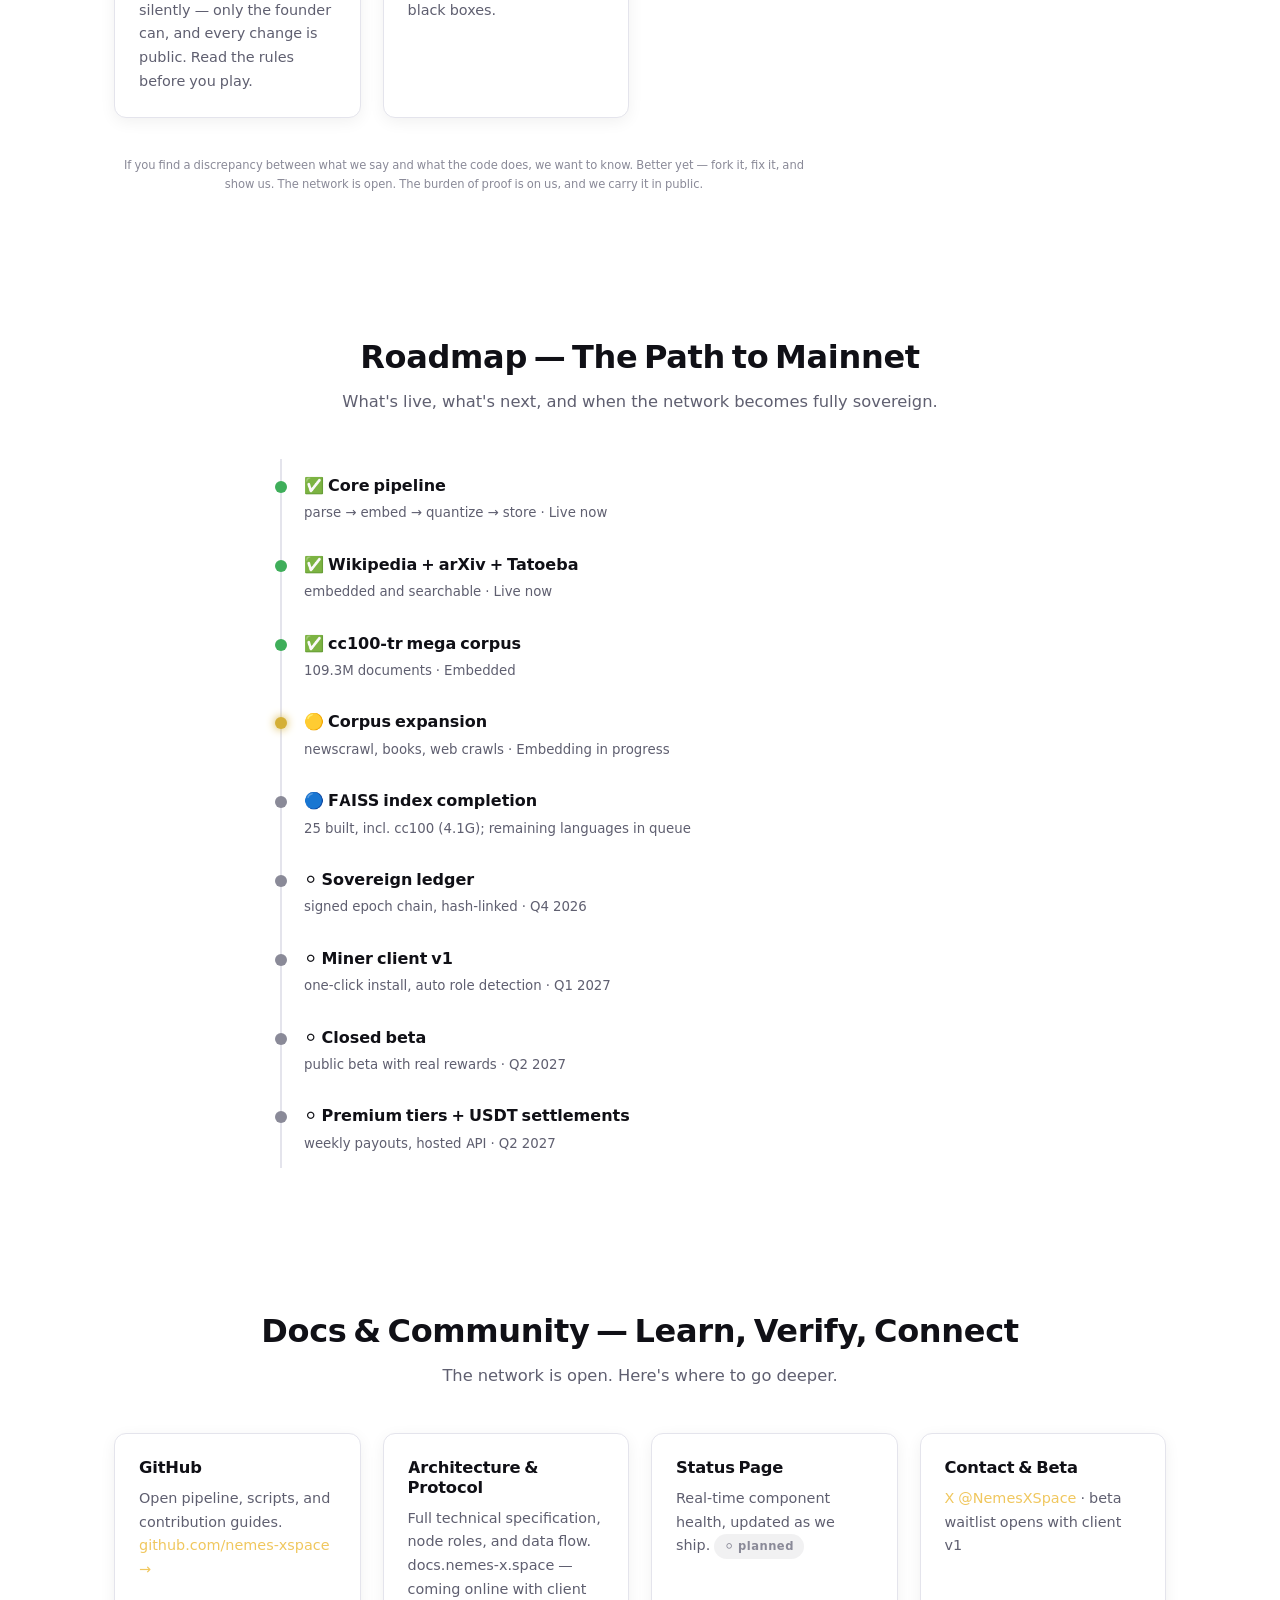
==== commit 9014e438: "rakam tanim netligi: 26 faiss + vektor/derlem etiketi" ====
--- a/index.html
+++ b/index.html
@@ -76,7 +76,7 @@
 <div class="strip"><div class="wrap" style="display:flex;justify-content:space-around;flex-wrap:wrap;gap:28px">
   <div><b data-countup="109279716">109,279,716</b><small data-i18n="index.stat_docs">documents · core corpus</small></div>
   <div><b>109M+</b><small data-i18n="index.stat_vec">vectors embedded to date</small></div>
-  <div><b>25</b><small data-i18n="index.stat_faiss">faiss indices built</small></div>
+  <div><b>26</b><small data-i18n="index.stat_faiss">faiss indices built</small></div>
   <div><b>25</b><small data-i18n="index.stat_corpora">corpora · growing — live, open, and verifiable</small></div>
   <div><b id="nx-live-kanit">—</b><small><span class="live-dot"></span>LIVE proofs · <span id="nx-live-nemes">—</span> NEMES</small></div>
 </div></div>
--- a/assets/style.css
+++ b/assets/style.css
@@ -312,7 +312,7 @@
 /* ---------- FOOTER ---------- */
 footer{border-top:1px solid var(--line); background:var(--bg2); margin-top:40px}
 footer .wrap{display:grid; grid-template-columns:2fr 1fr 1fr 1fr; gap:32px; padding:56px 24px 36px}
-footer h5, footer h2.footer-nav{font-size:.78rem; letter-spacing:1.6px; text-transform:uppercase; color:var(--gold); margin-bottom:14px}
+footer h5, footer h2.footer-nav{font-size:.78rem; letter-spacing:1.6px; text-transform:uppercase; color:var(--gold); margin-bottom:14px; text-align:start}
 footer ul{list-style:none}
 footer li{margin:8px 0}
 footer li a{color:var(--mut); font-size:.88rem}
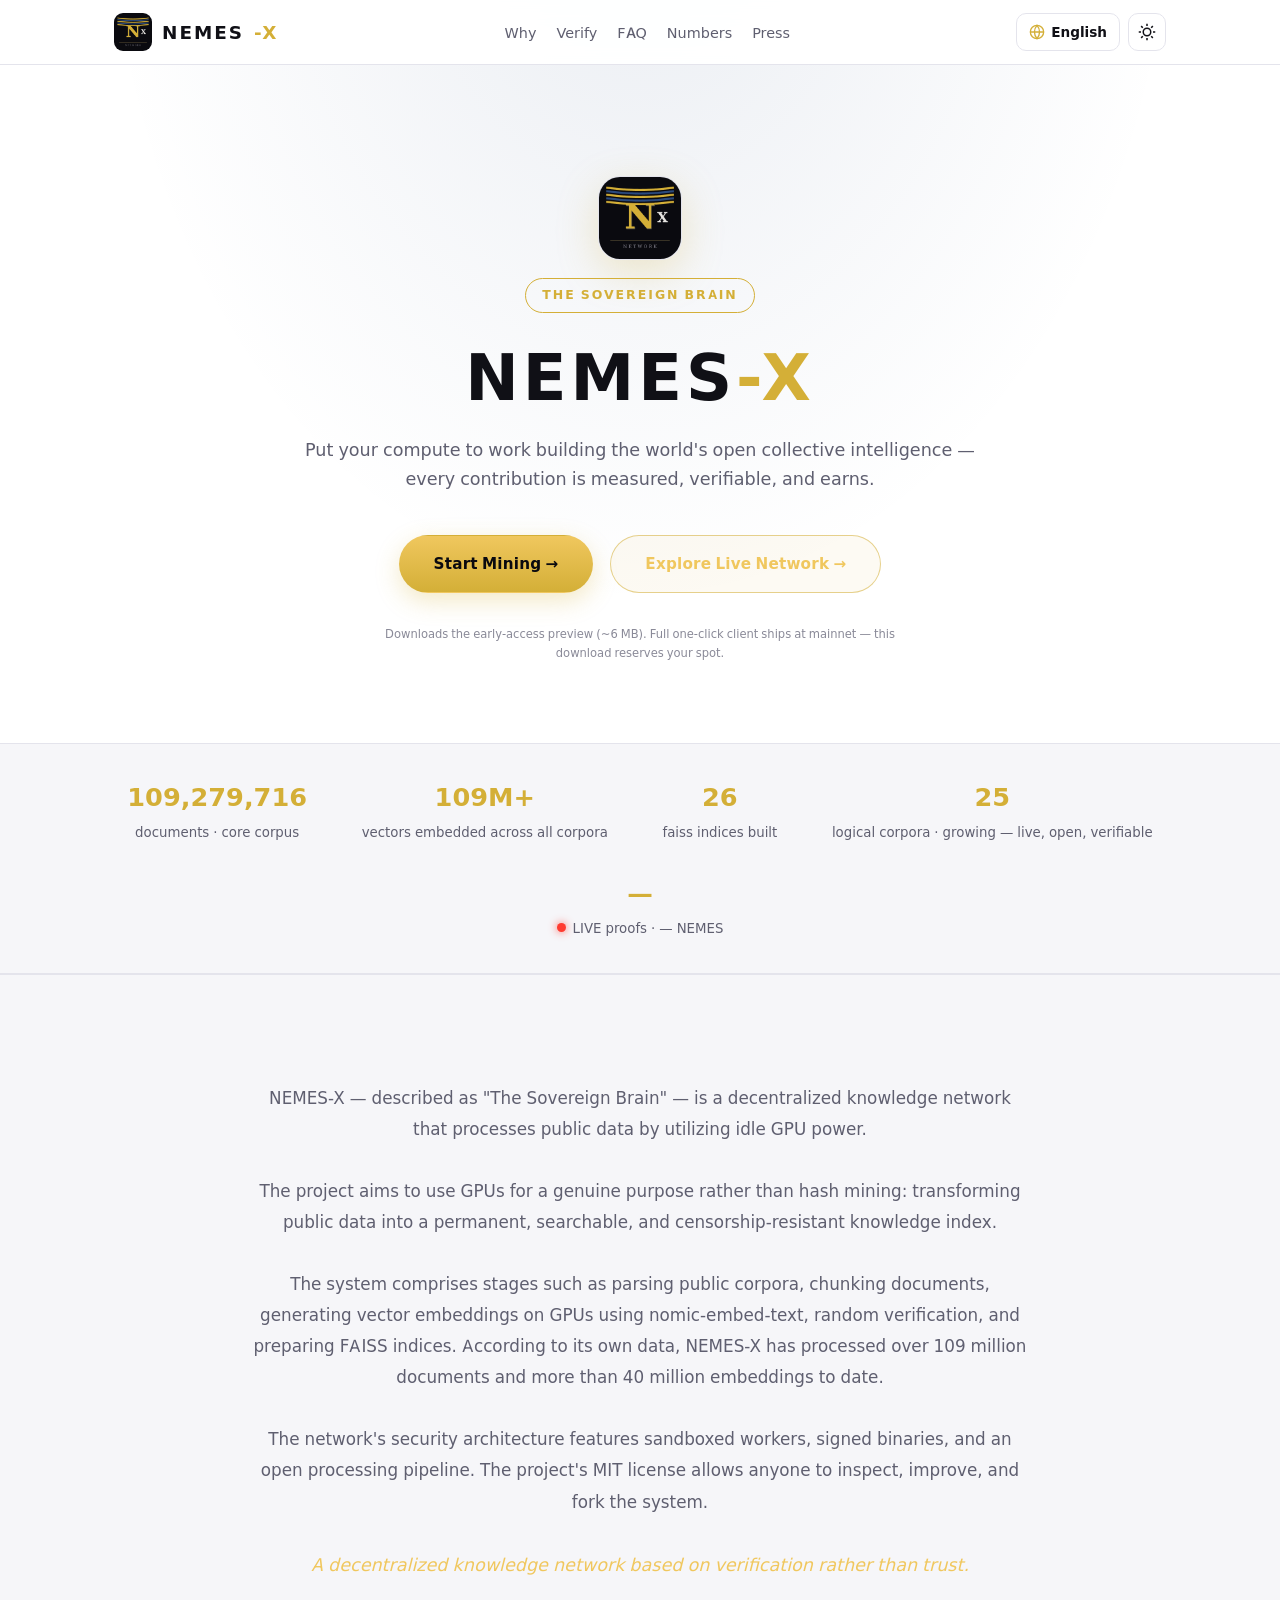
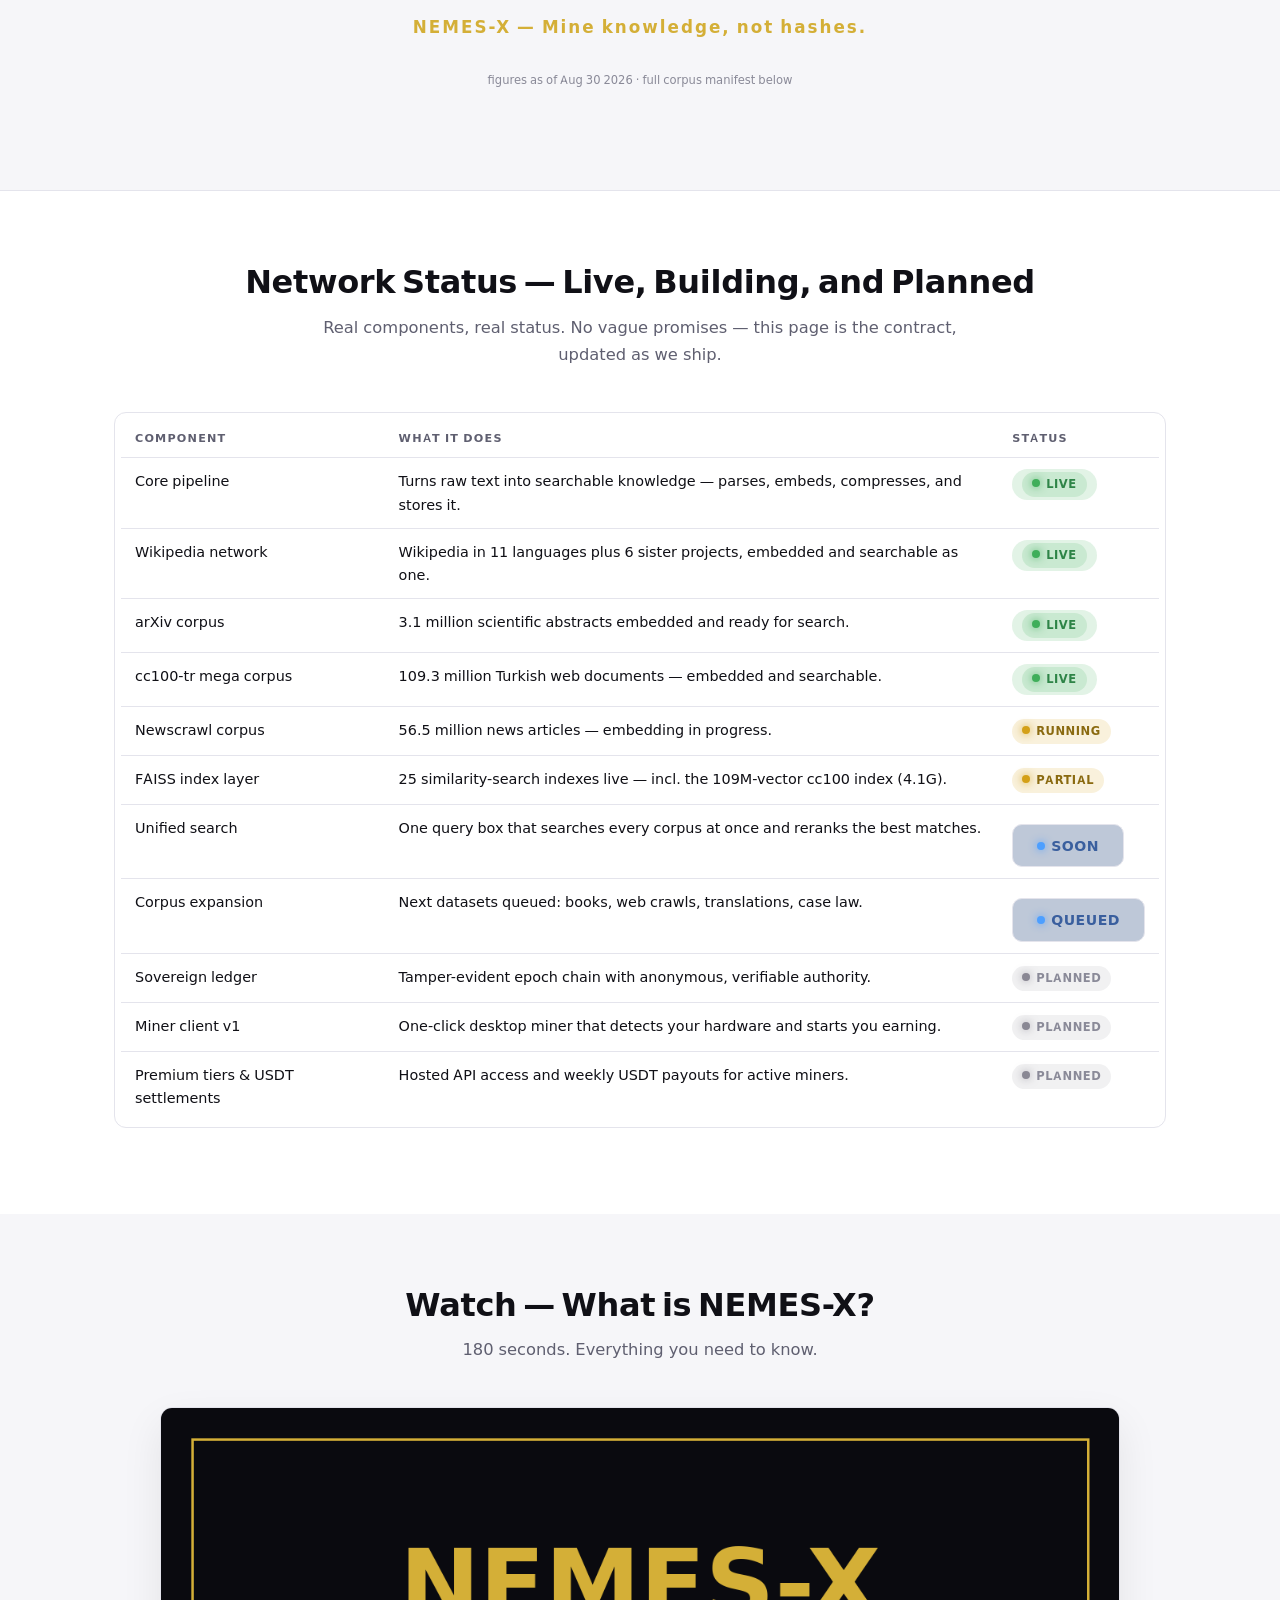
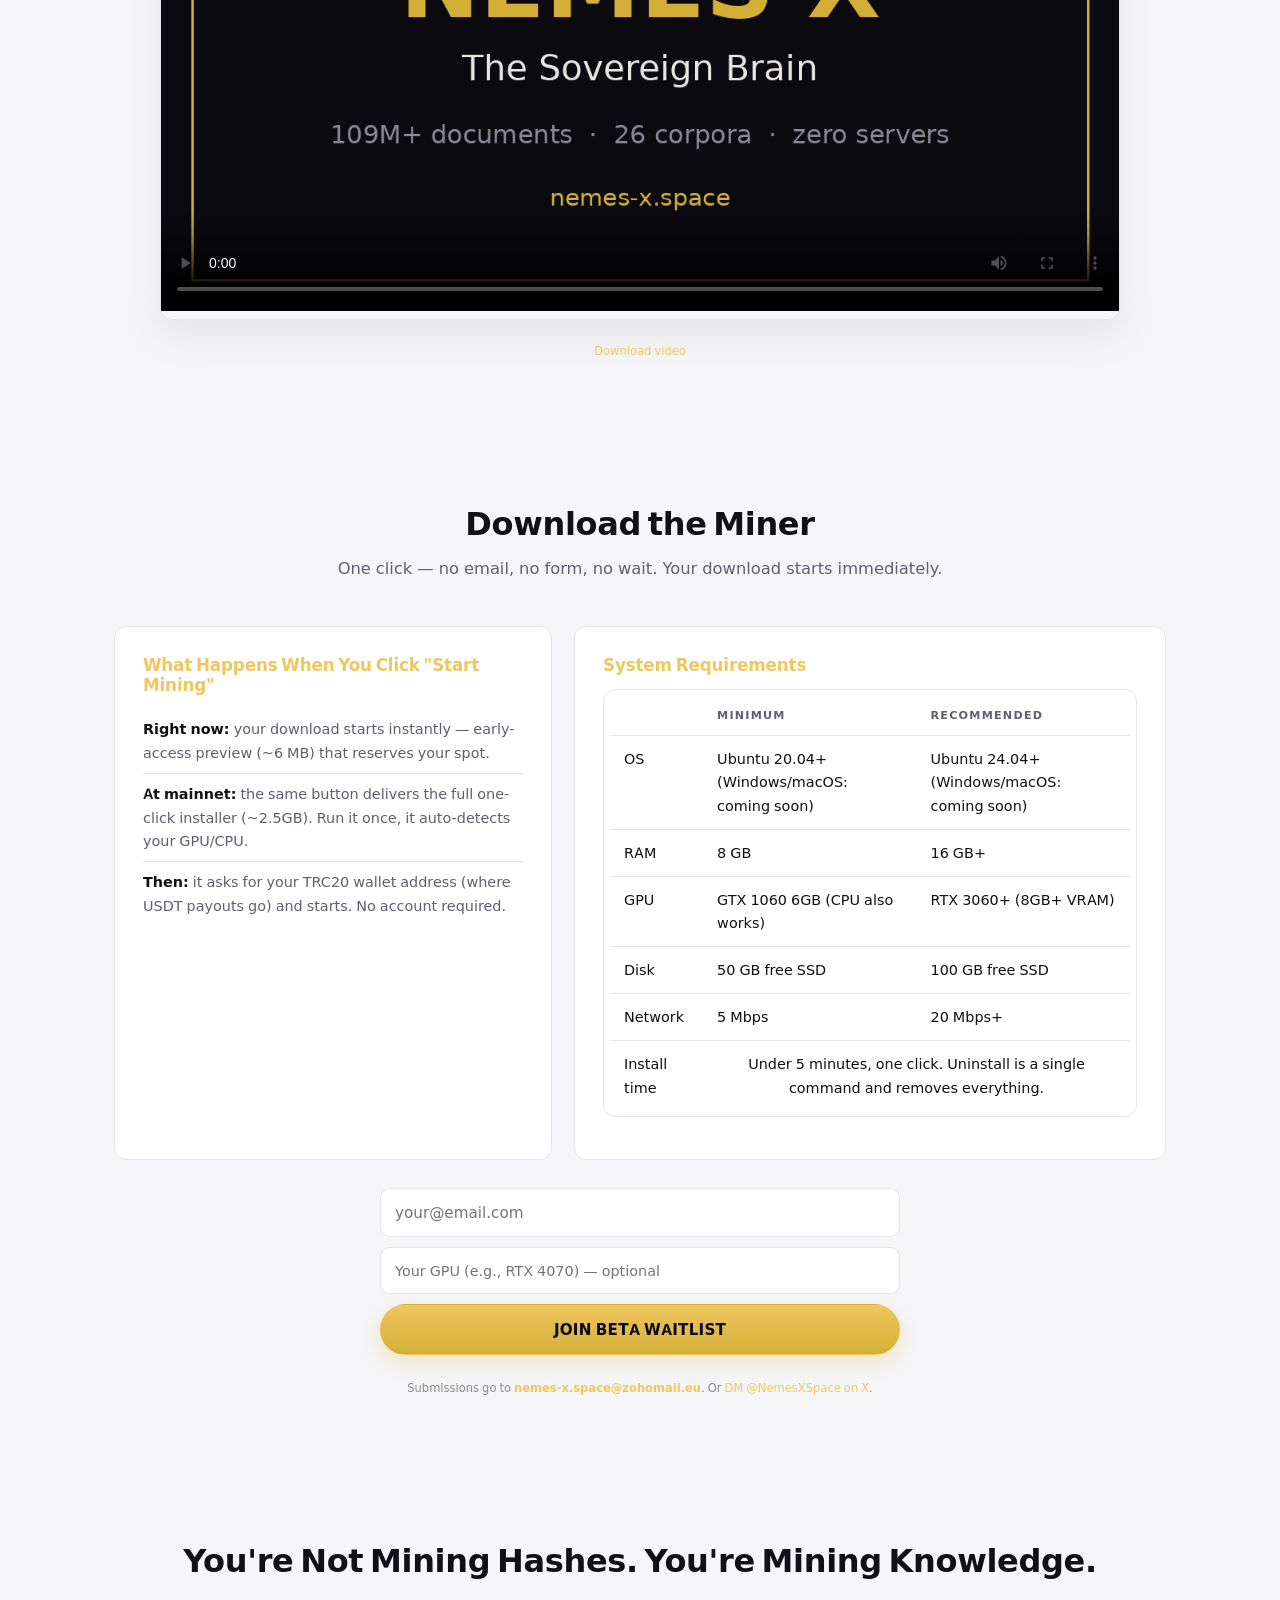
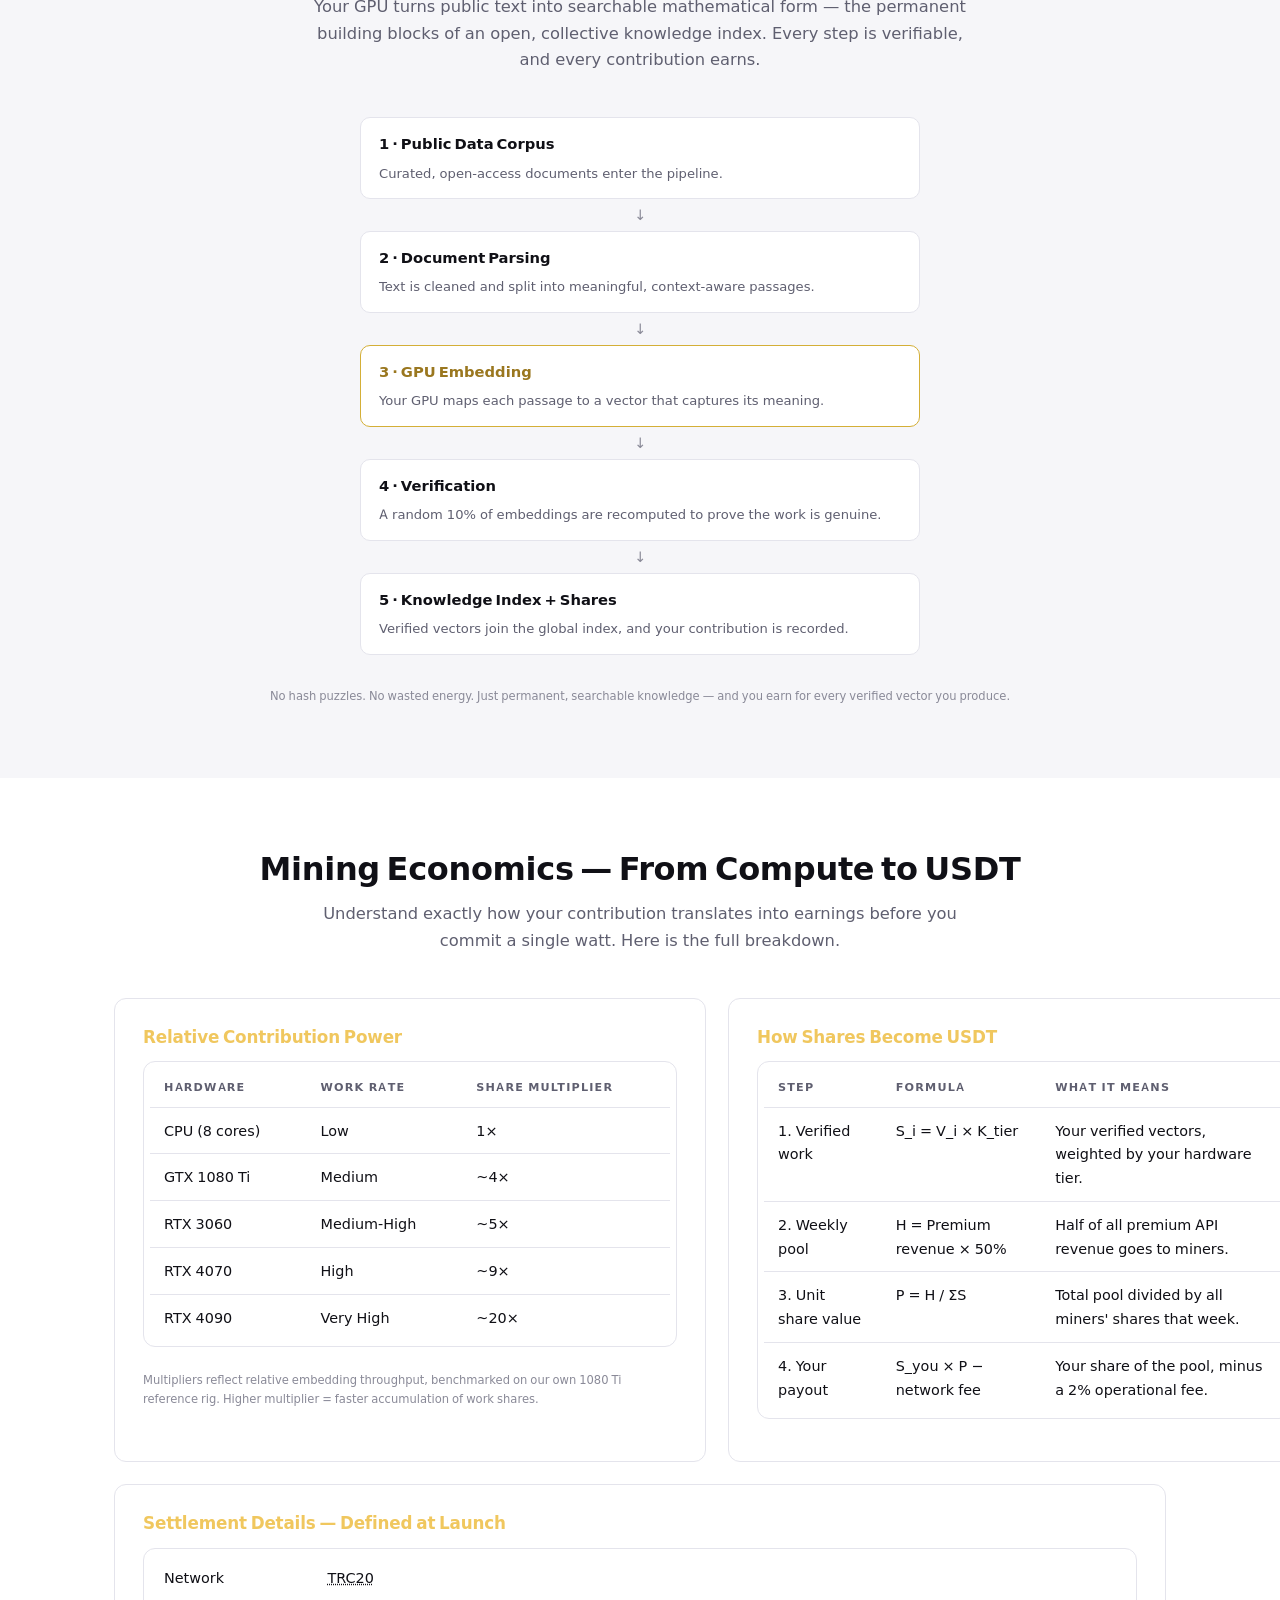
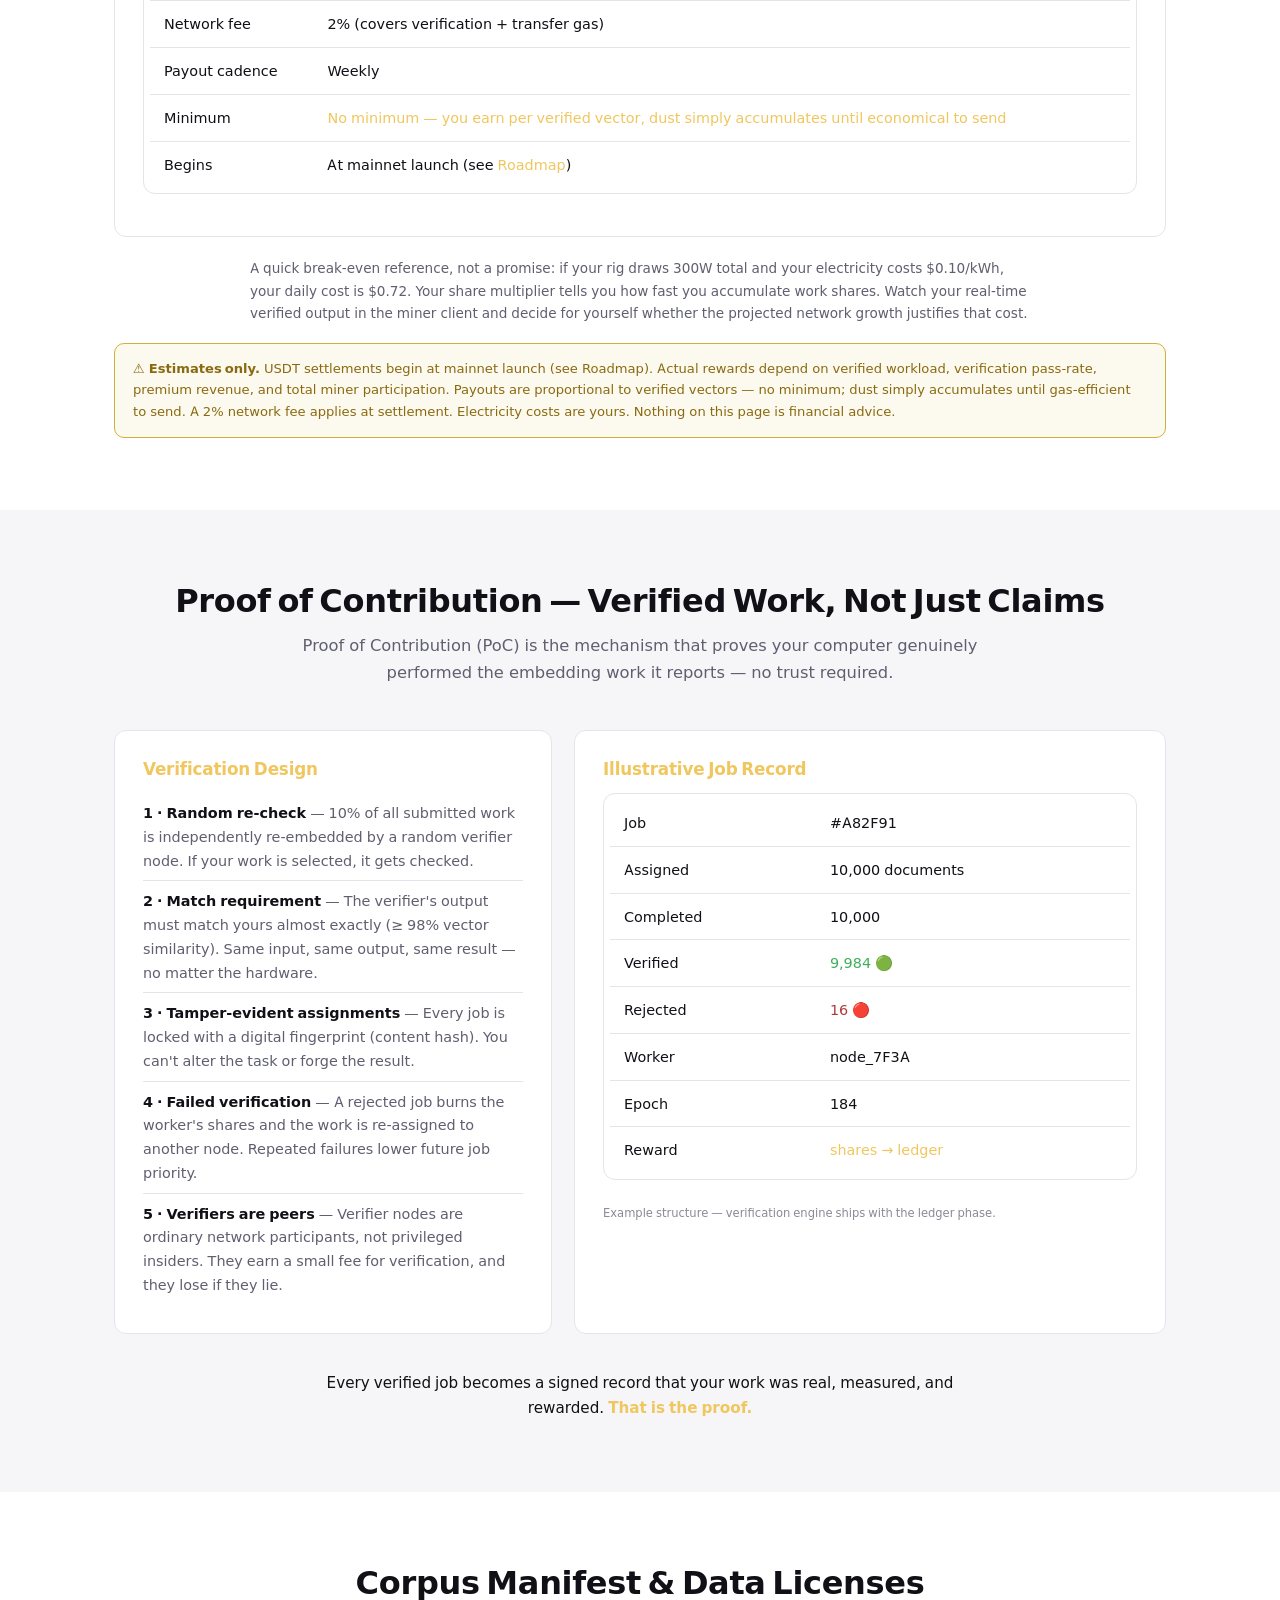
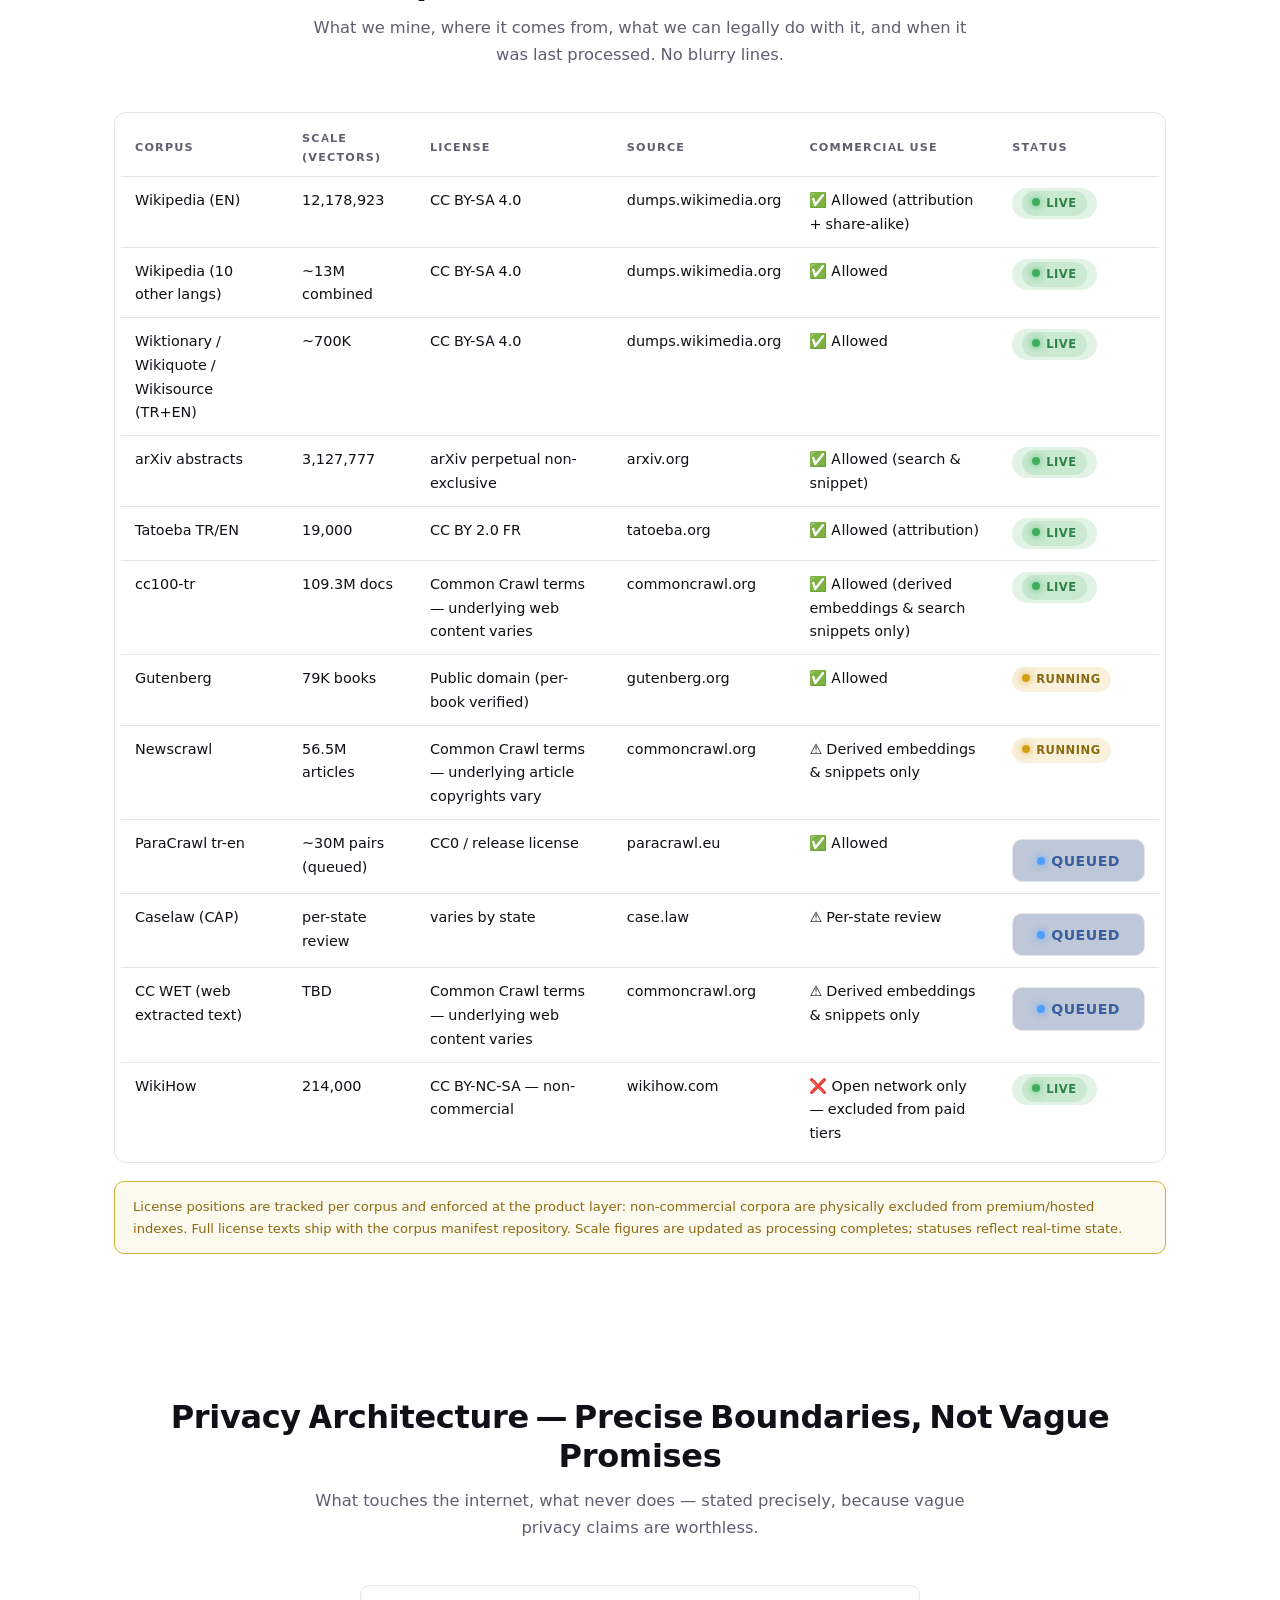
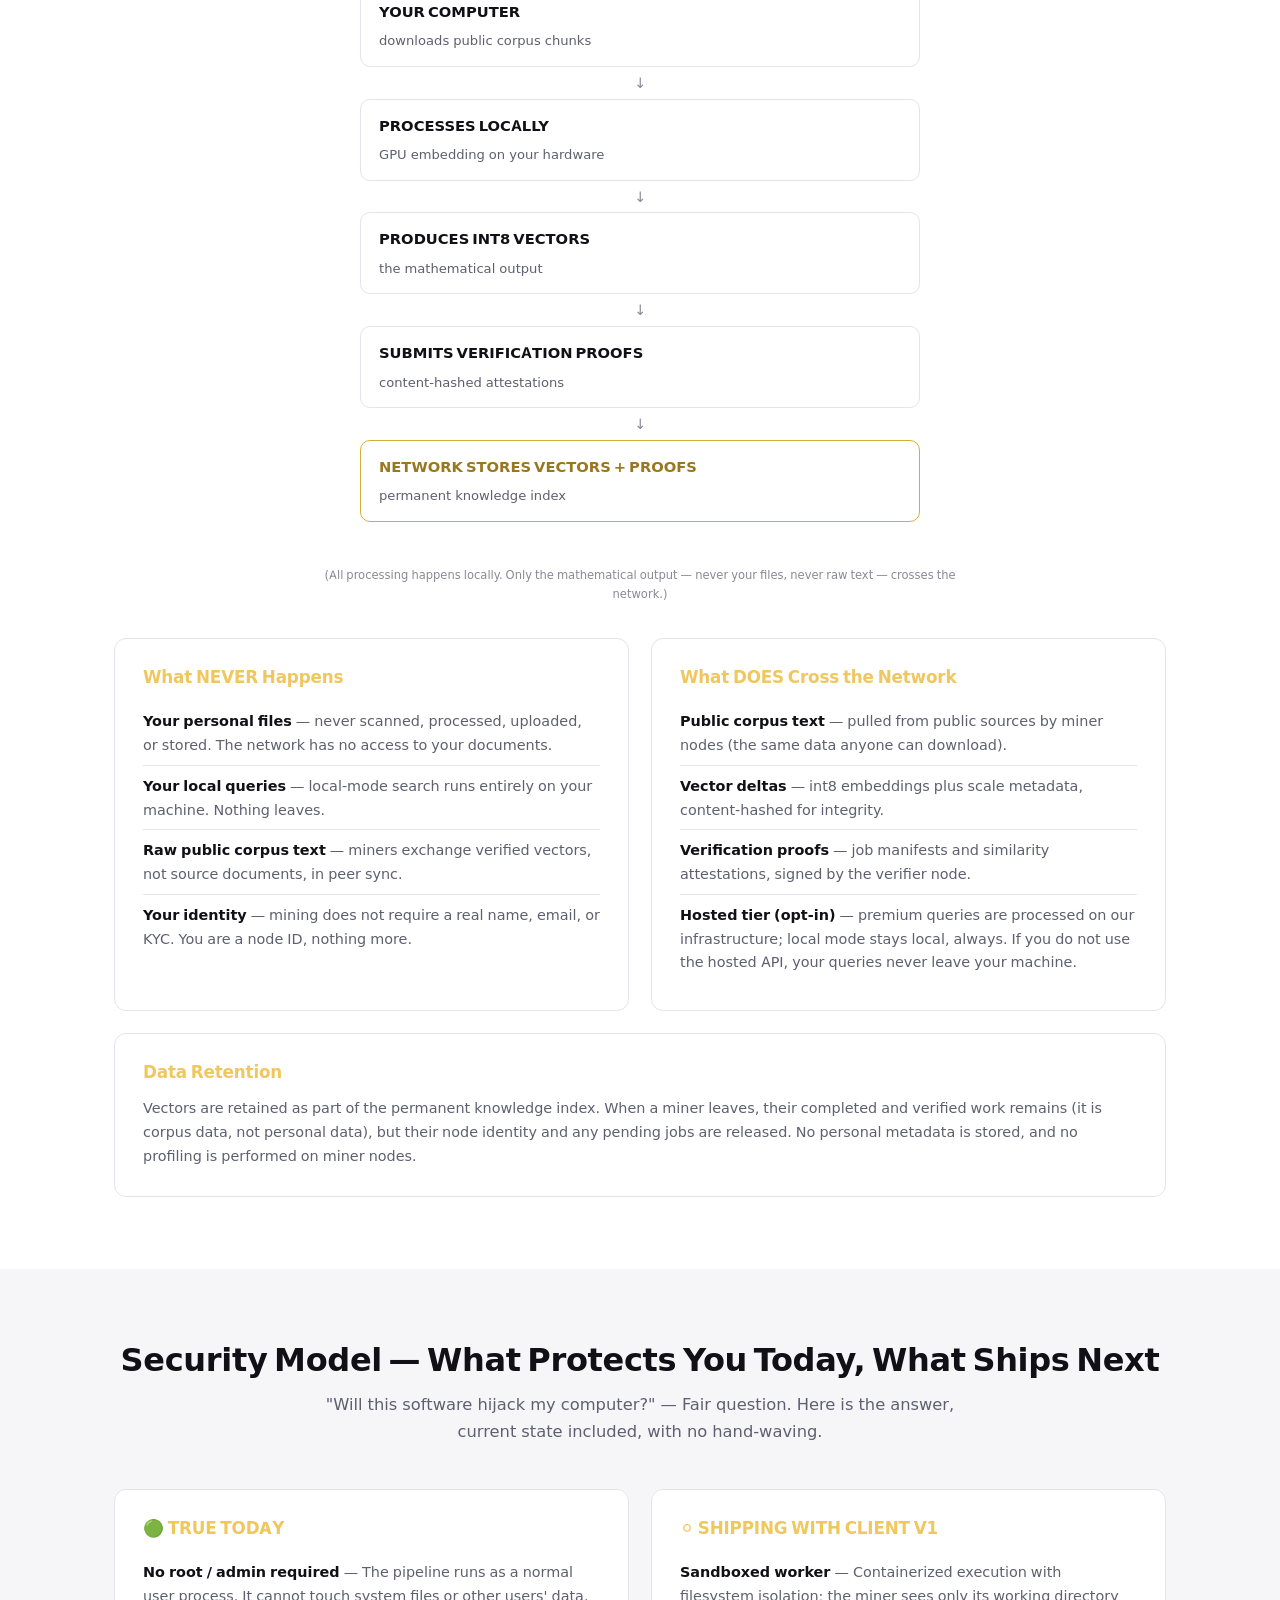
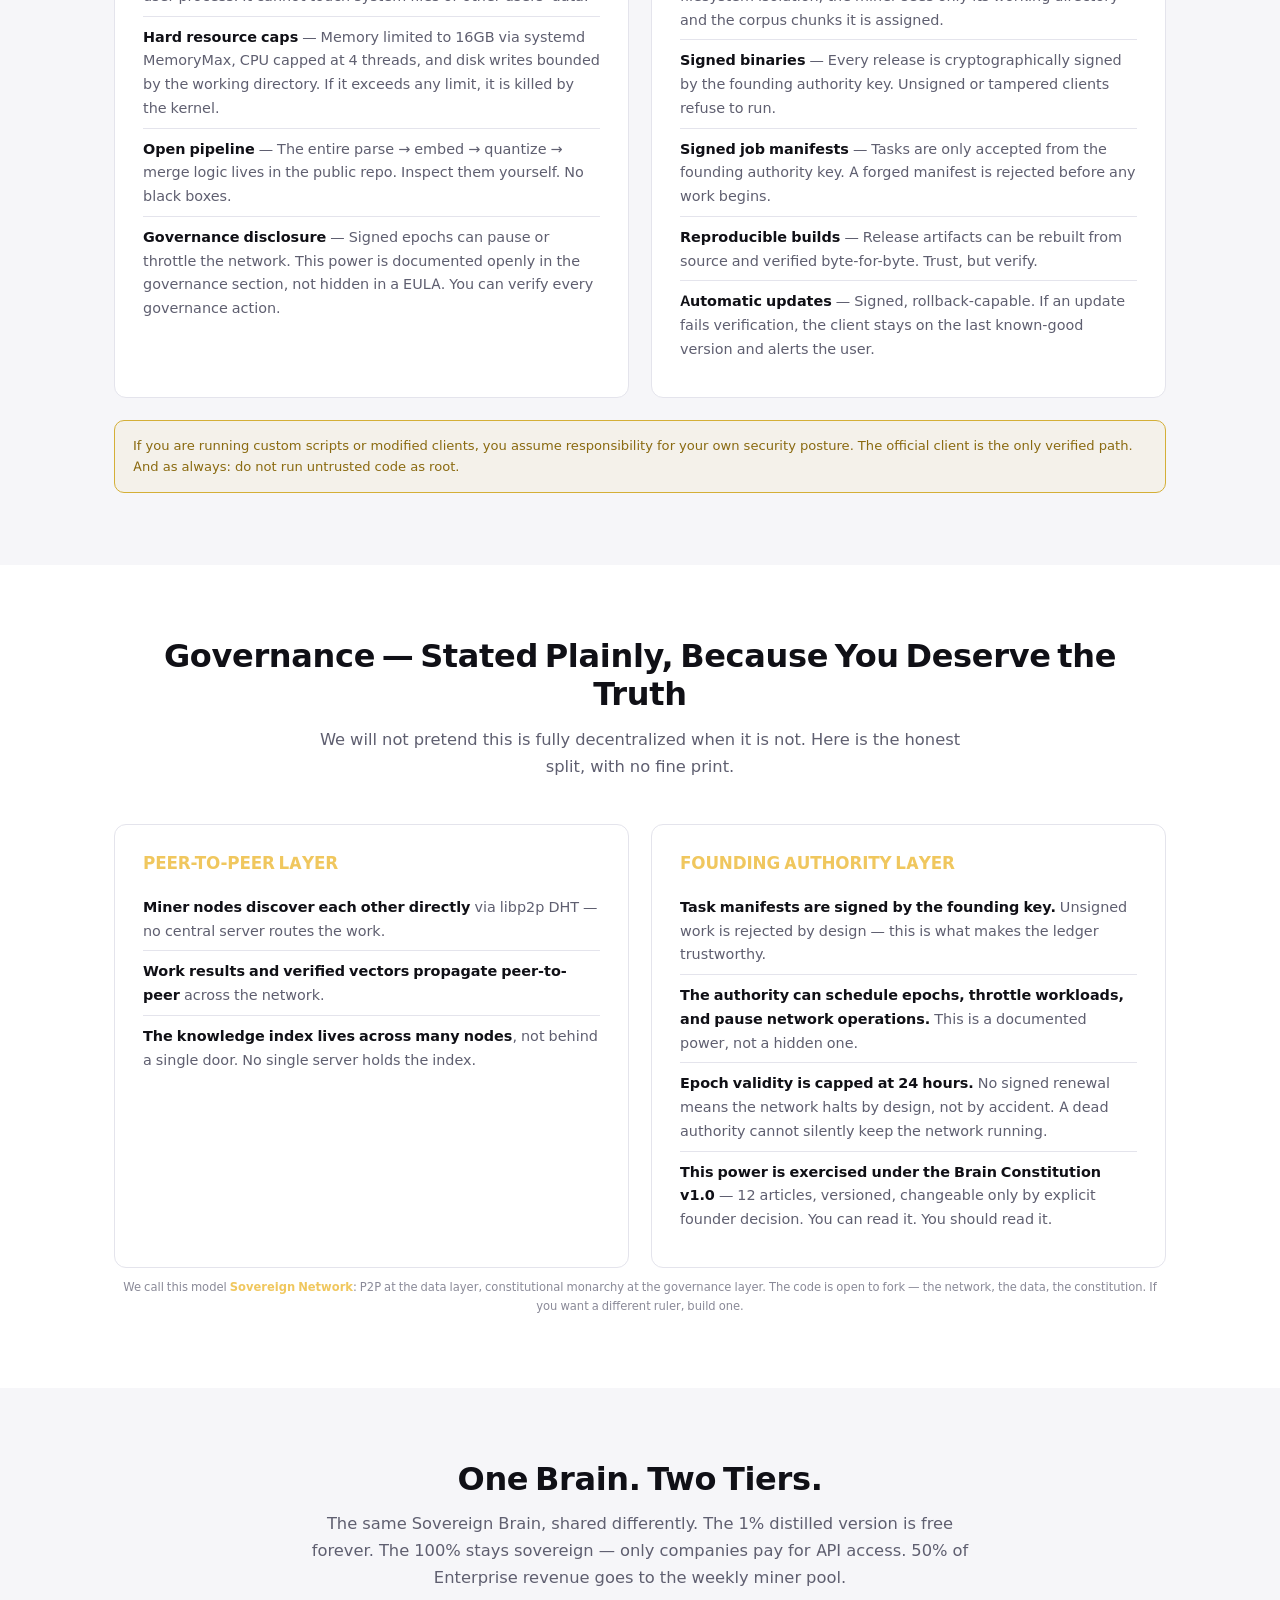
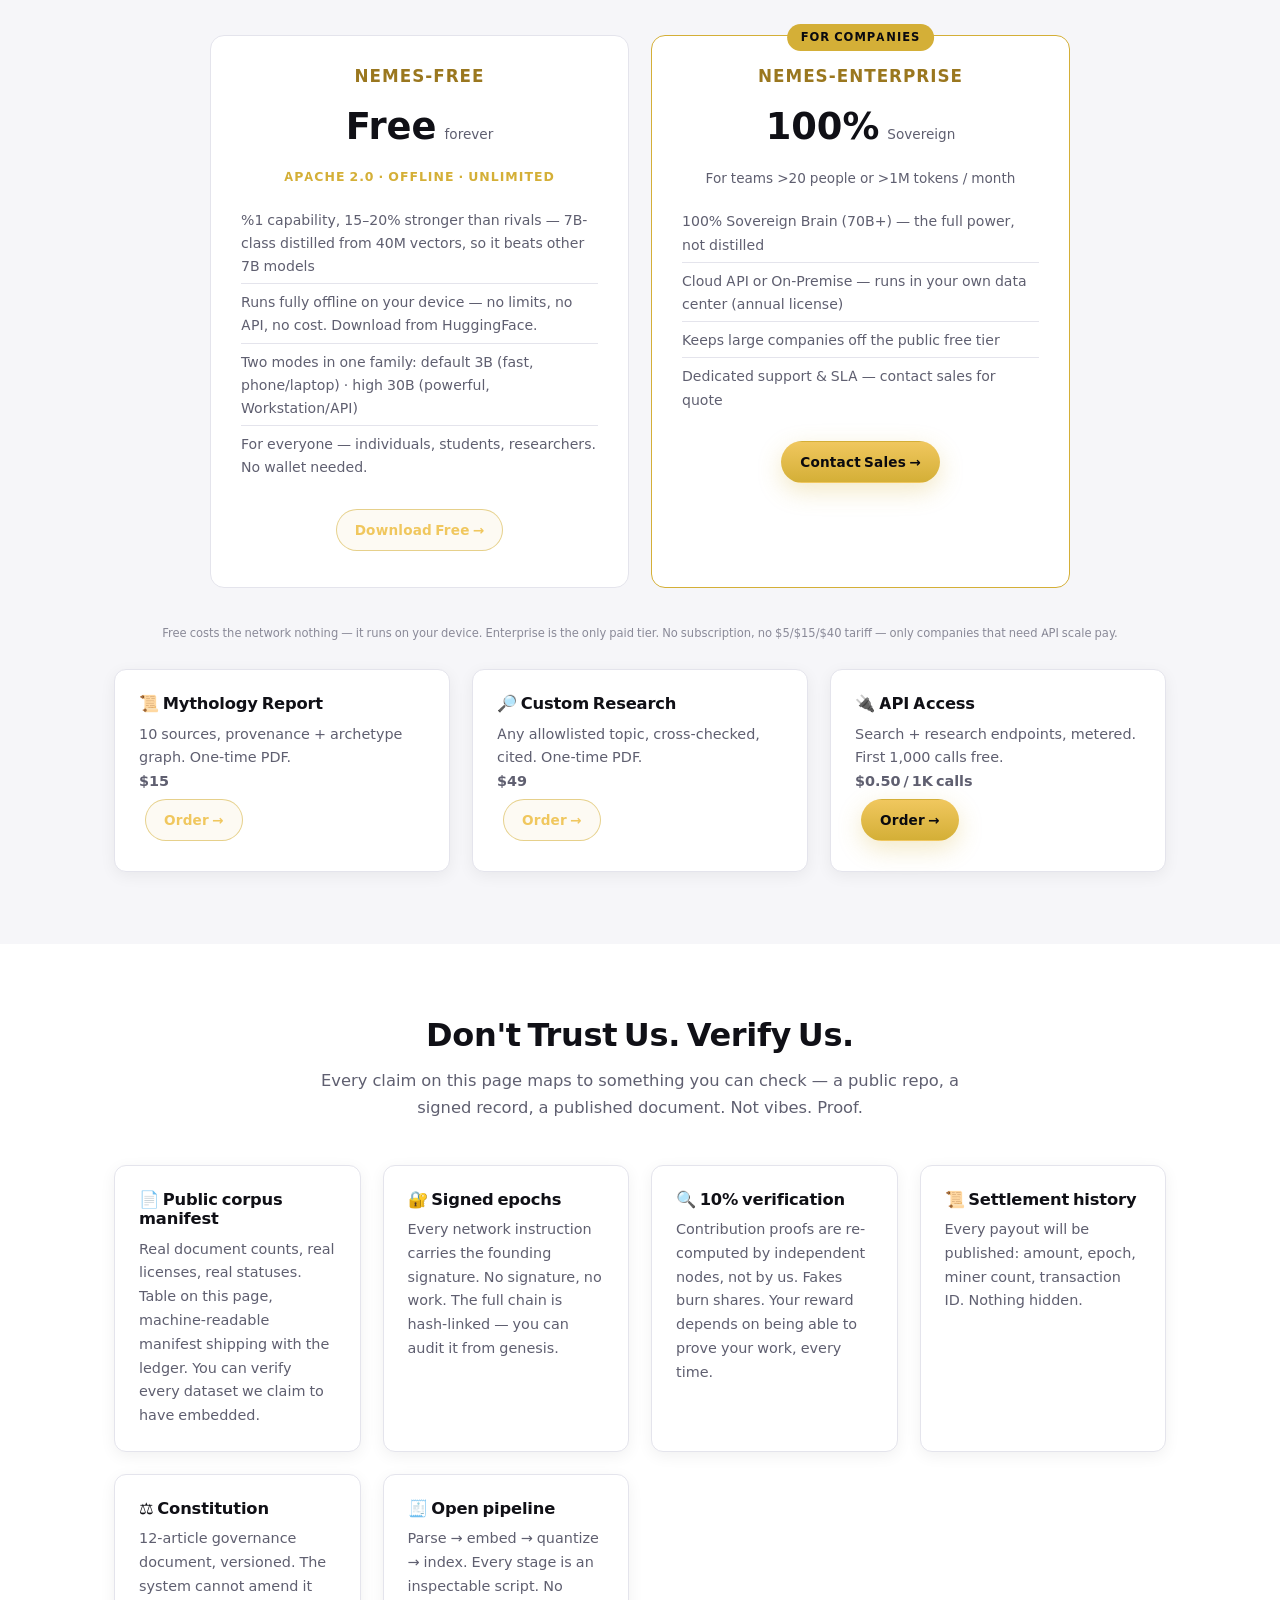
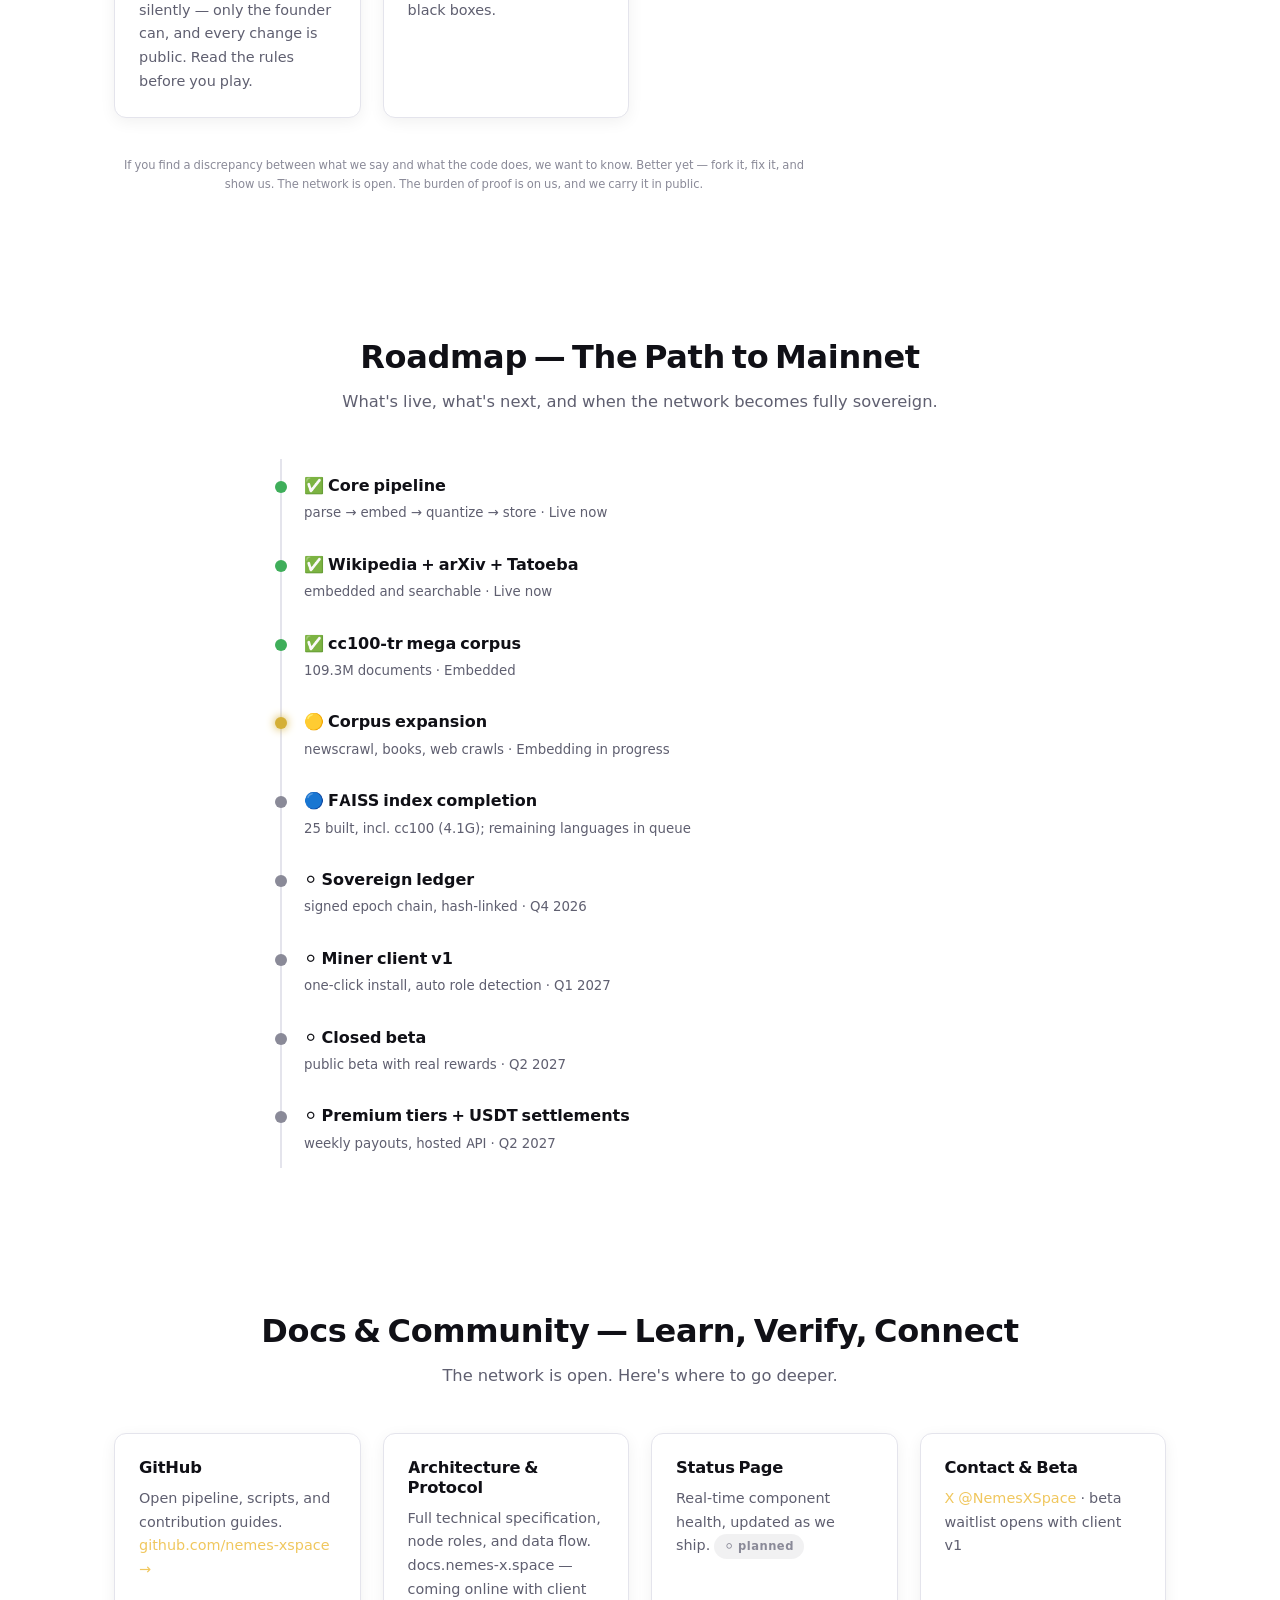
==== commit fa2cf184: "video: EN+TR altyazi + OG guncel sayilar" ====
--- a/index.html
+++ b/index.html
@@ -116,8 +116,10 @@
   <h2 data-i18n="index.video_title">Watch — What is NEMES-X?</h2>
   <p class="lead" data-i18n="index.video_sub">180 seconds. Everything you need to know.</p>
   <div style="max-width:960px;margin:0 auto;border-radius:12px;overflow:hidden;border:1px solid var(--line);box-shadow:var(--shadow)">
-    <video controls width="100%" poster="/og-image.png" preload="metadata">
+    <video controls width="100%" poster="/og-image.png" preload="metadata" crossorigin="anonymous">
       <source src="/nemes-x-promo-en-180s.mp4" type="video/mp4">
+      <track kind="subtitles" srclang="en" label="English" src="/nemes-x-promo-en.vtt" default>
+      <track kind="subtitles" srclang="tr" label="Türkçe" src="/nemes-x-promo-tr.vtt">
       <span data-i18n="index.video_fallback">Your browser doesn't support video.</span>
     </video>
   </div>
